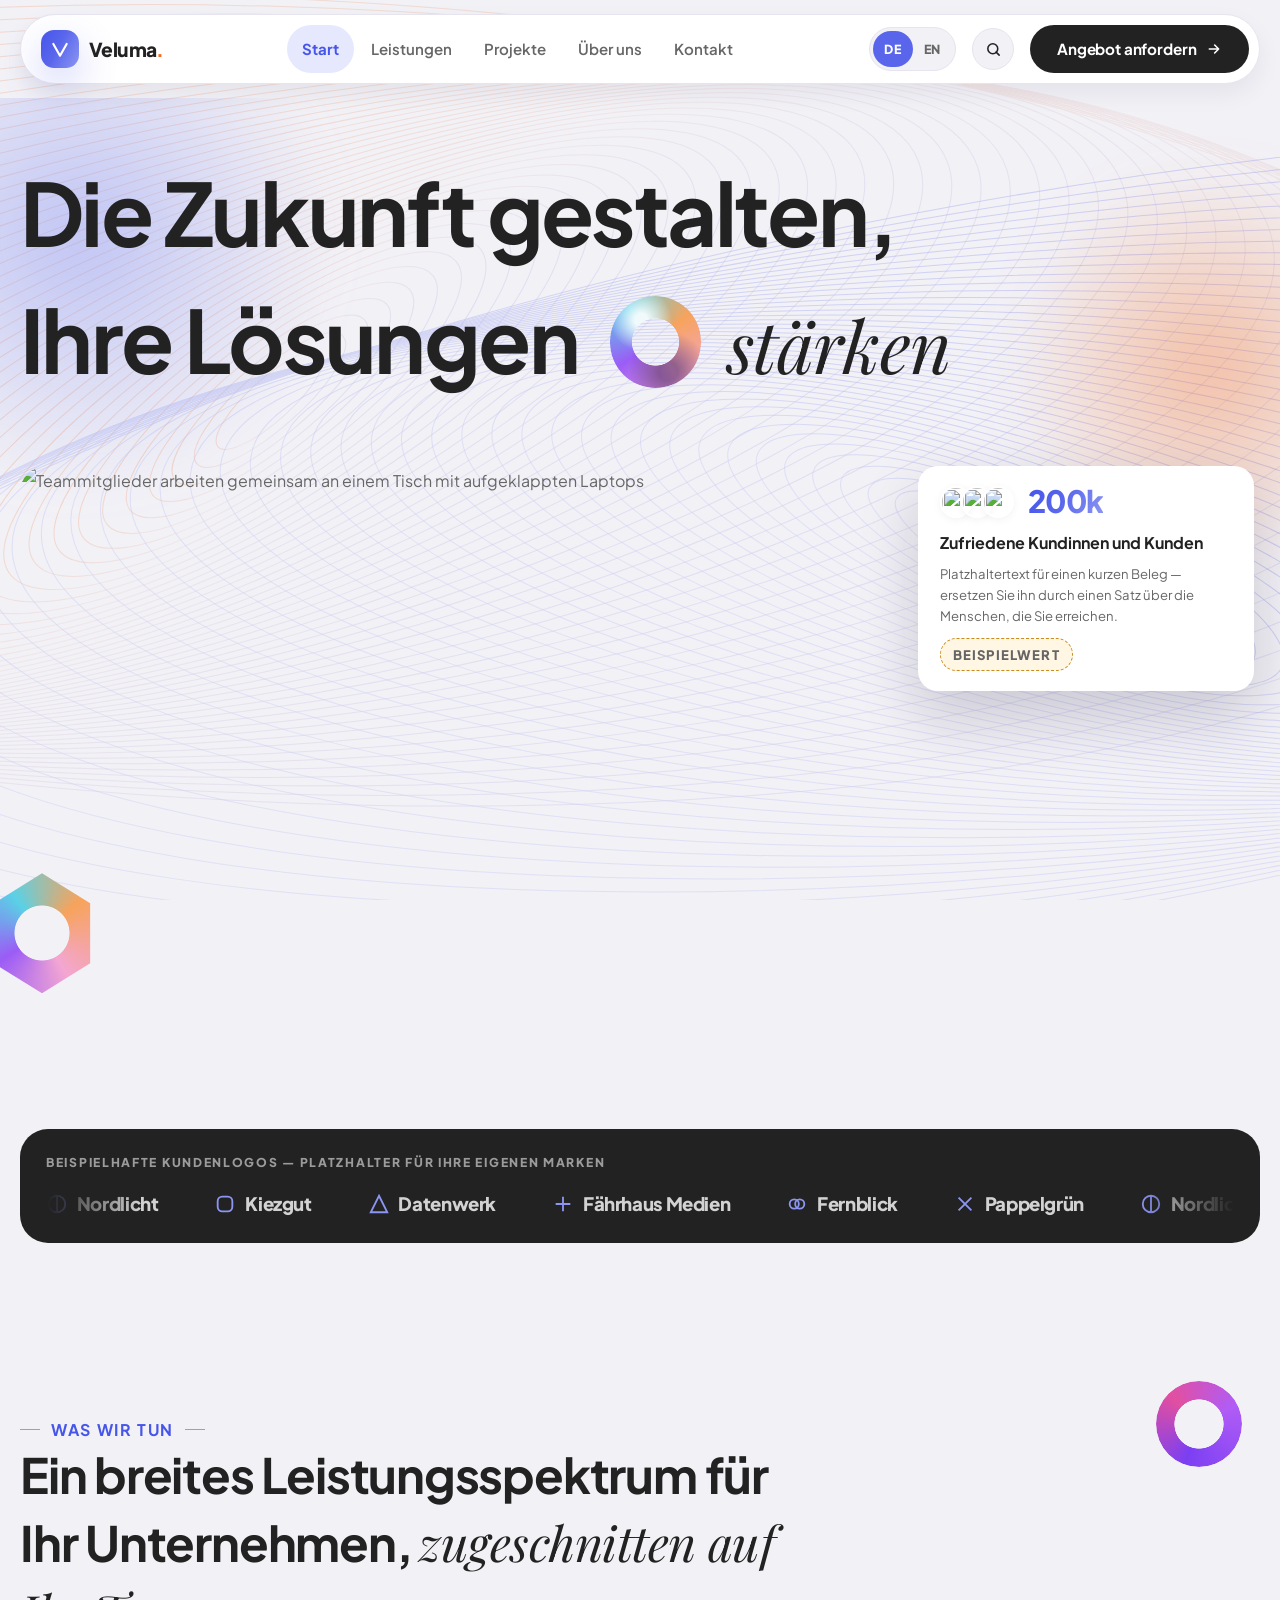
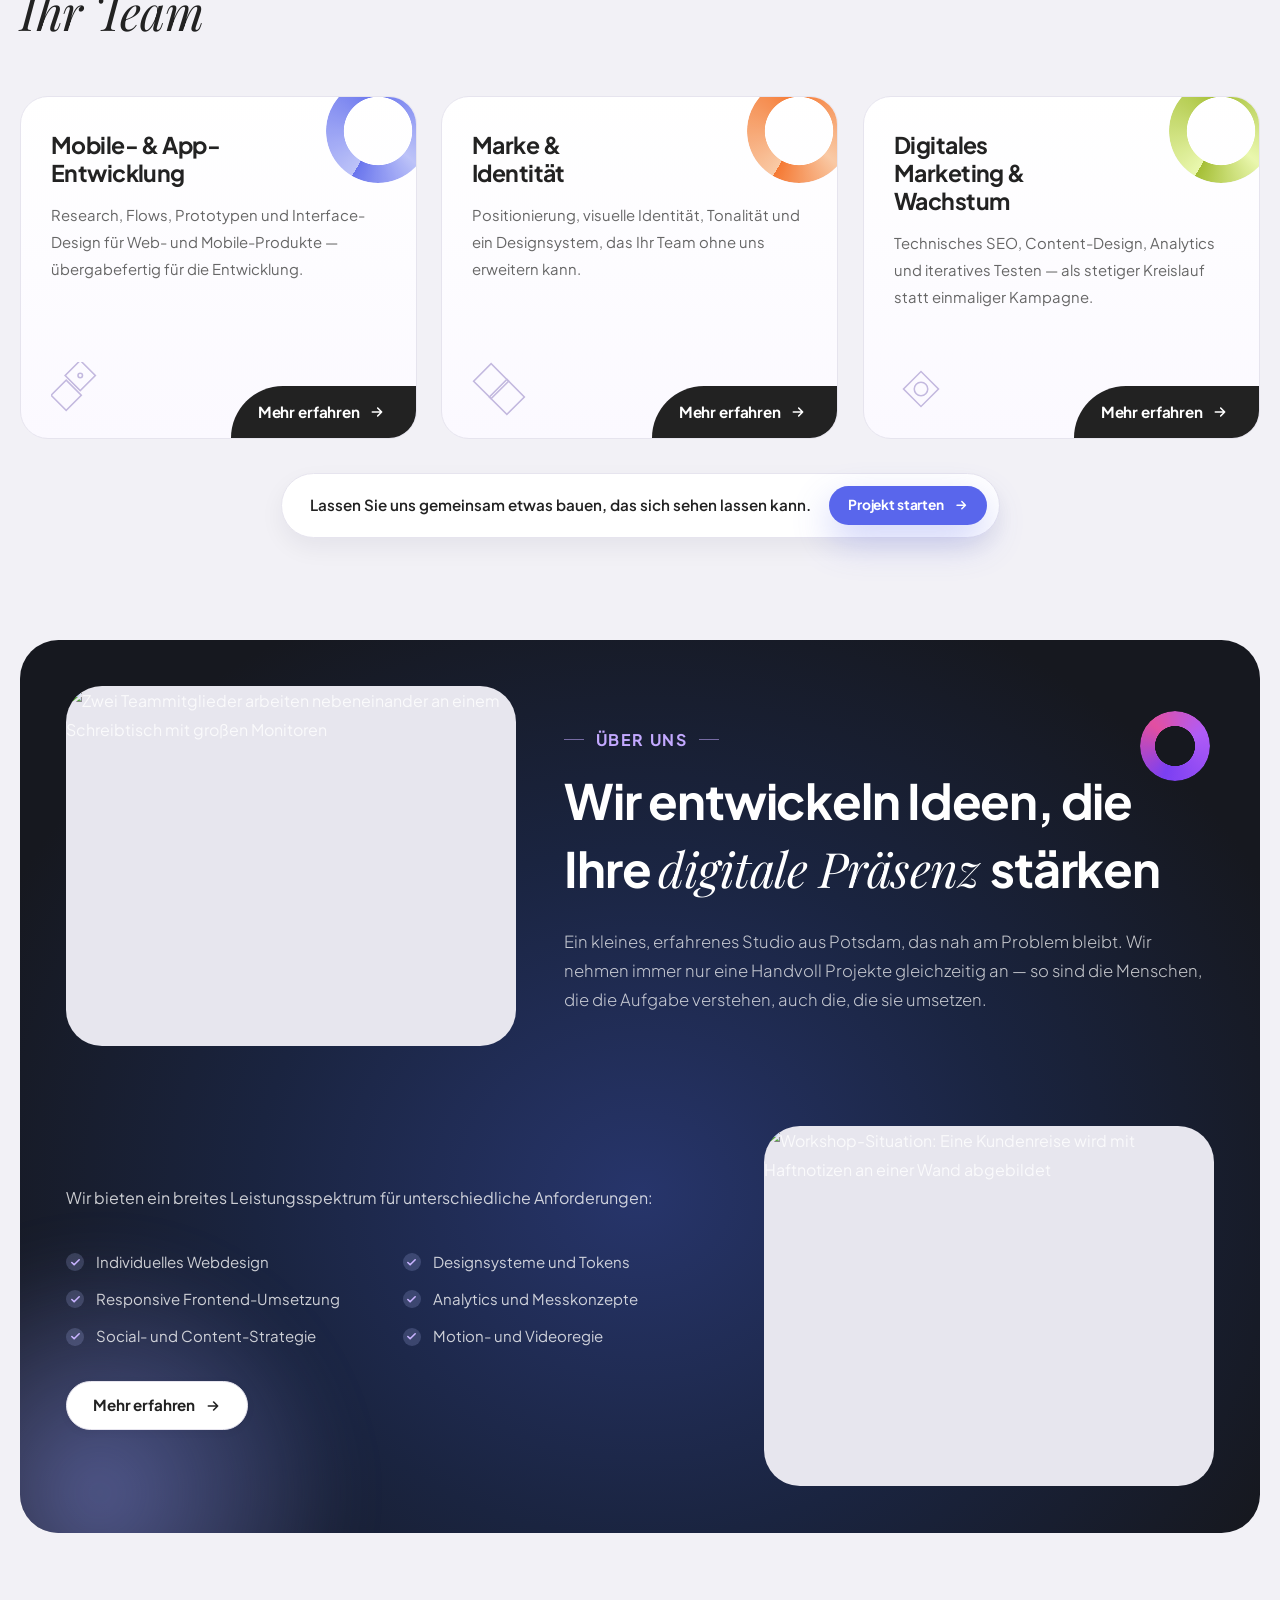
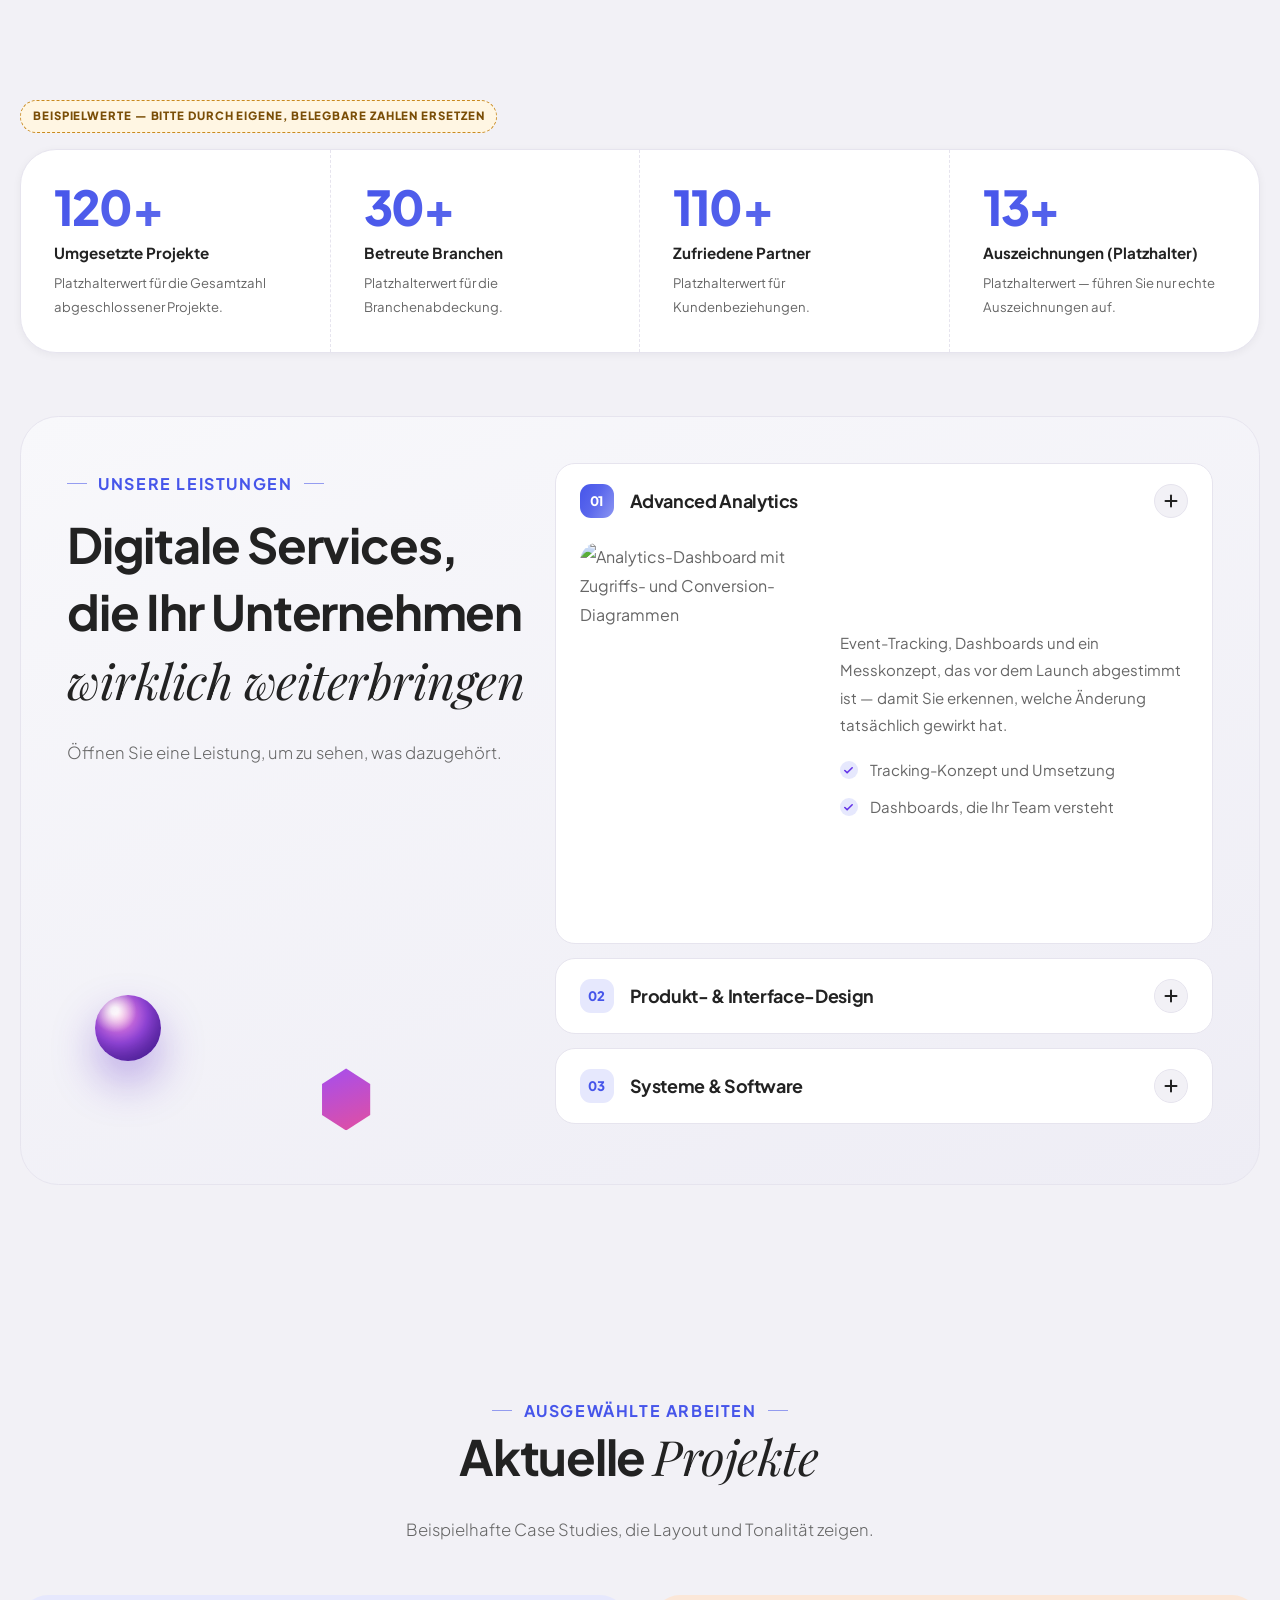
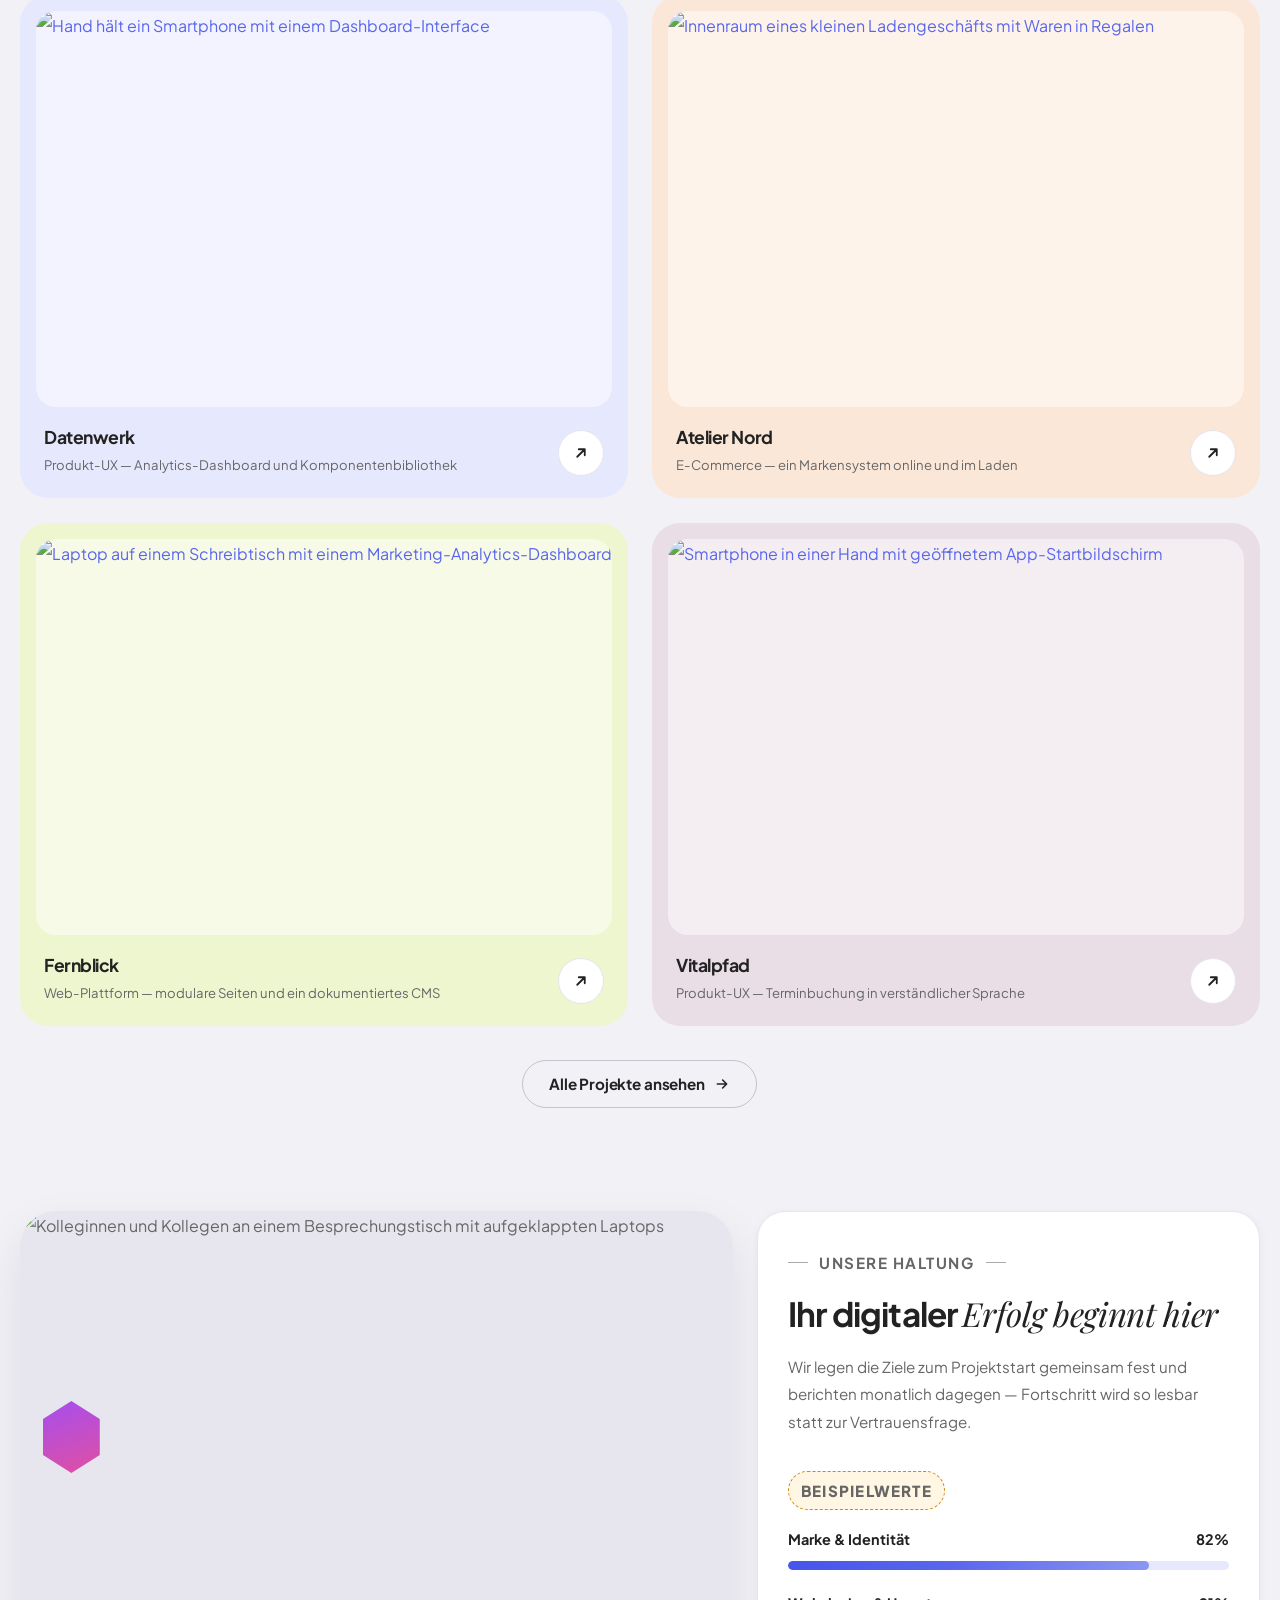
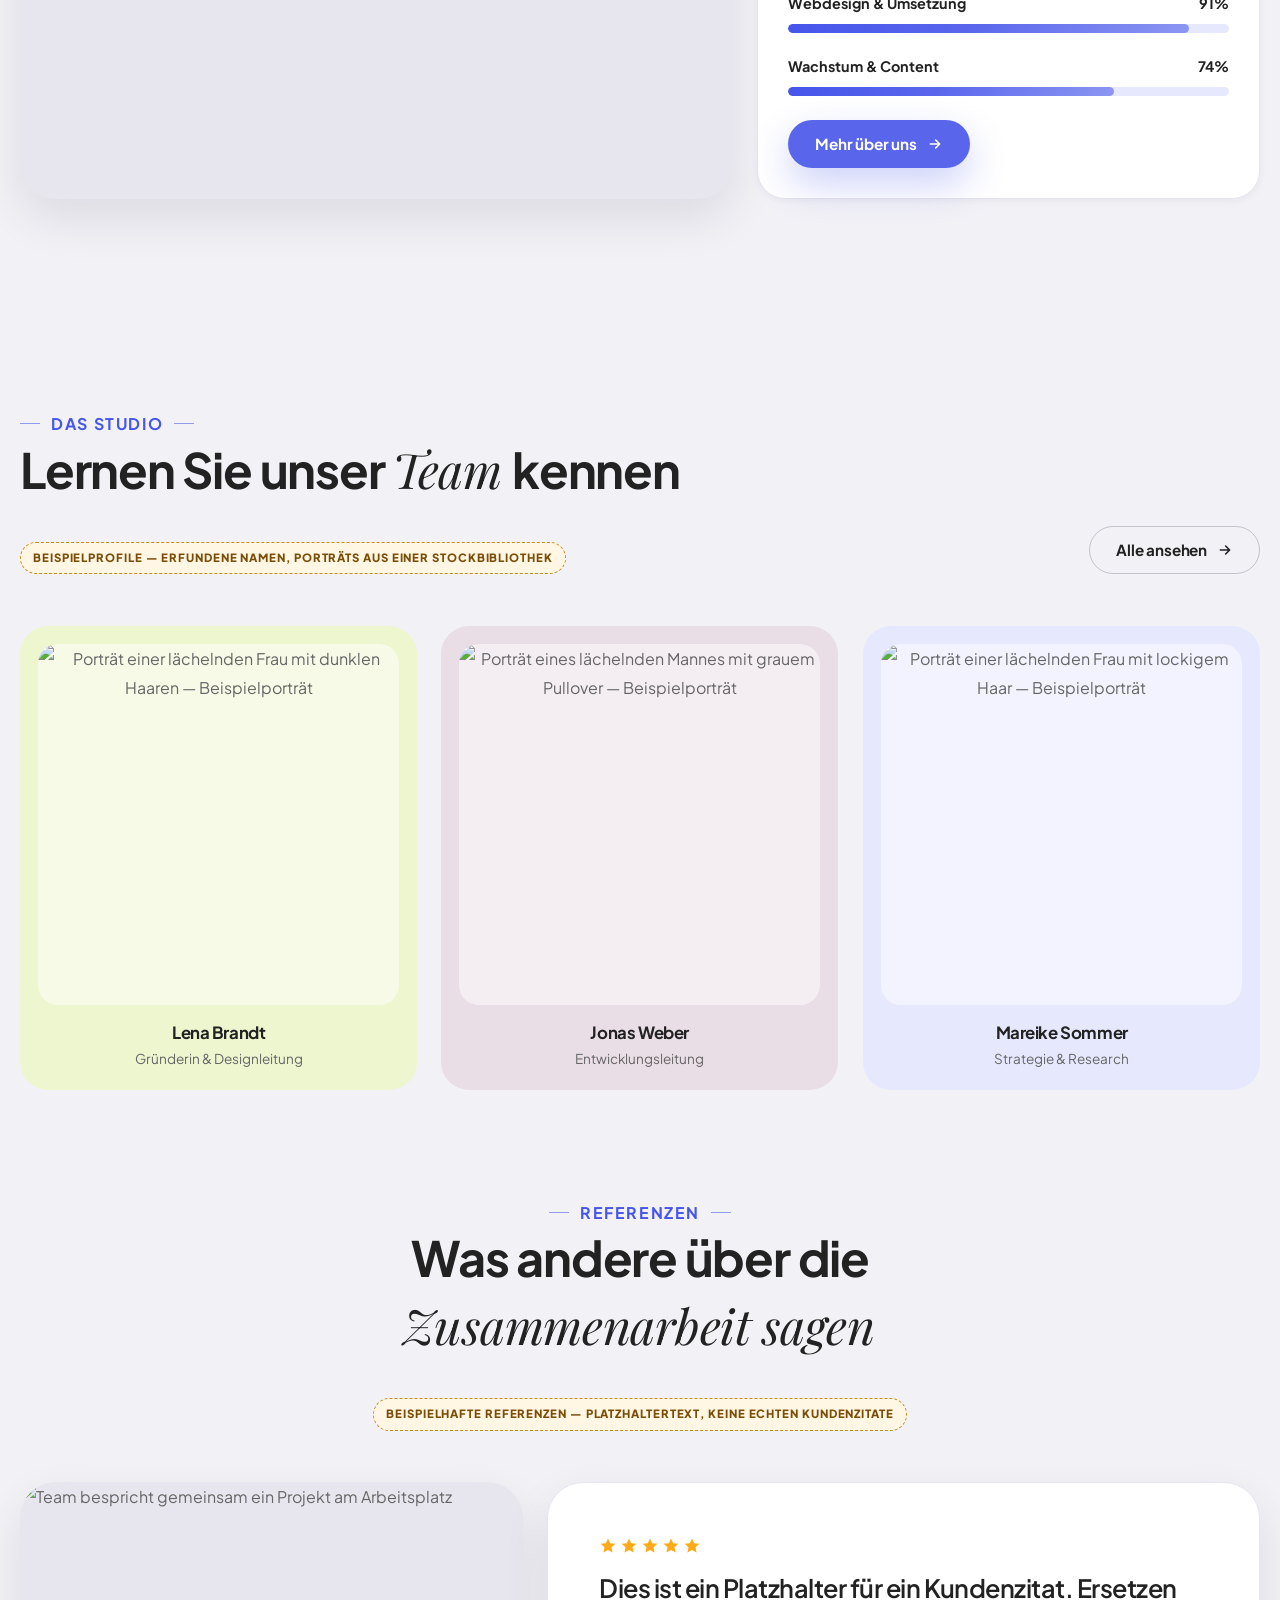
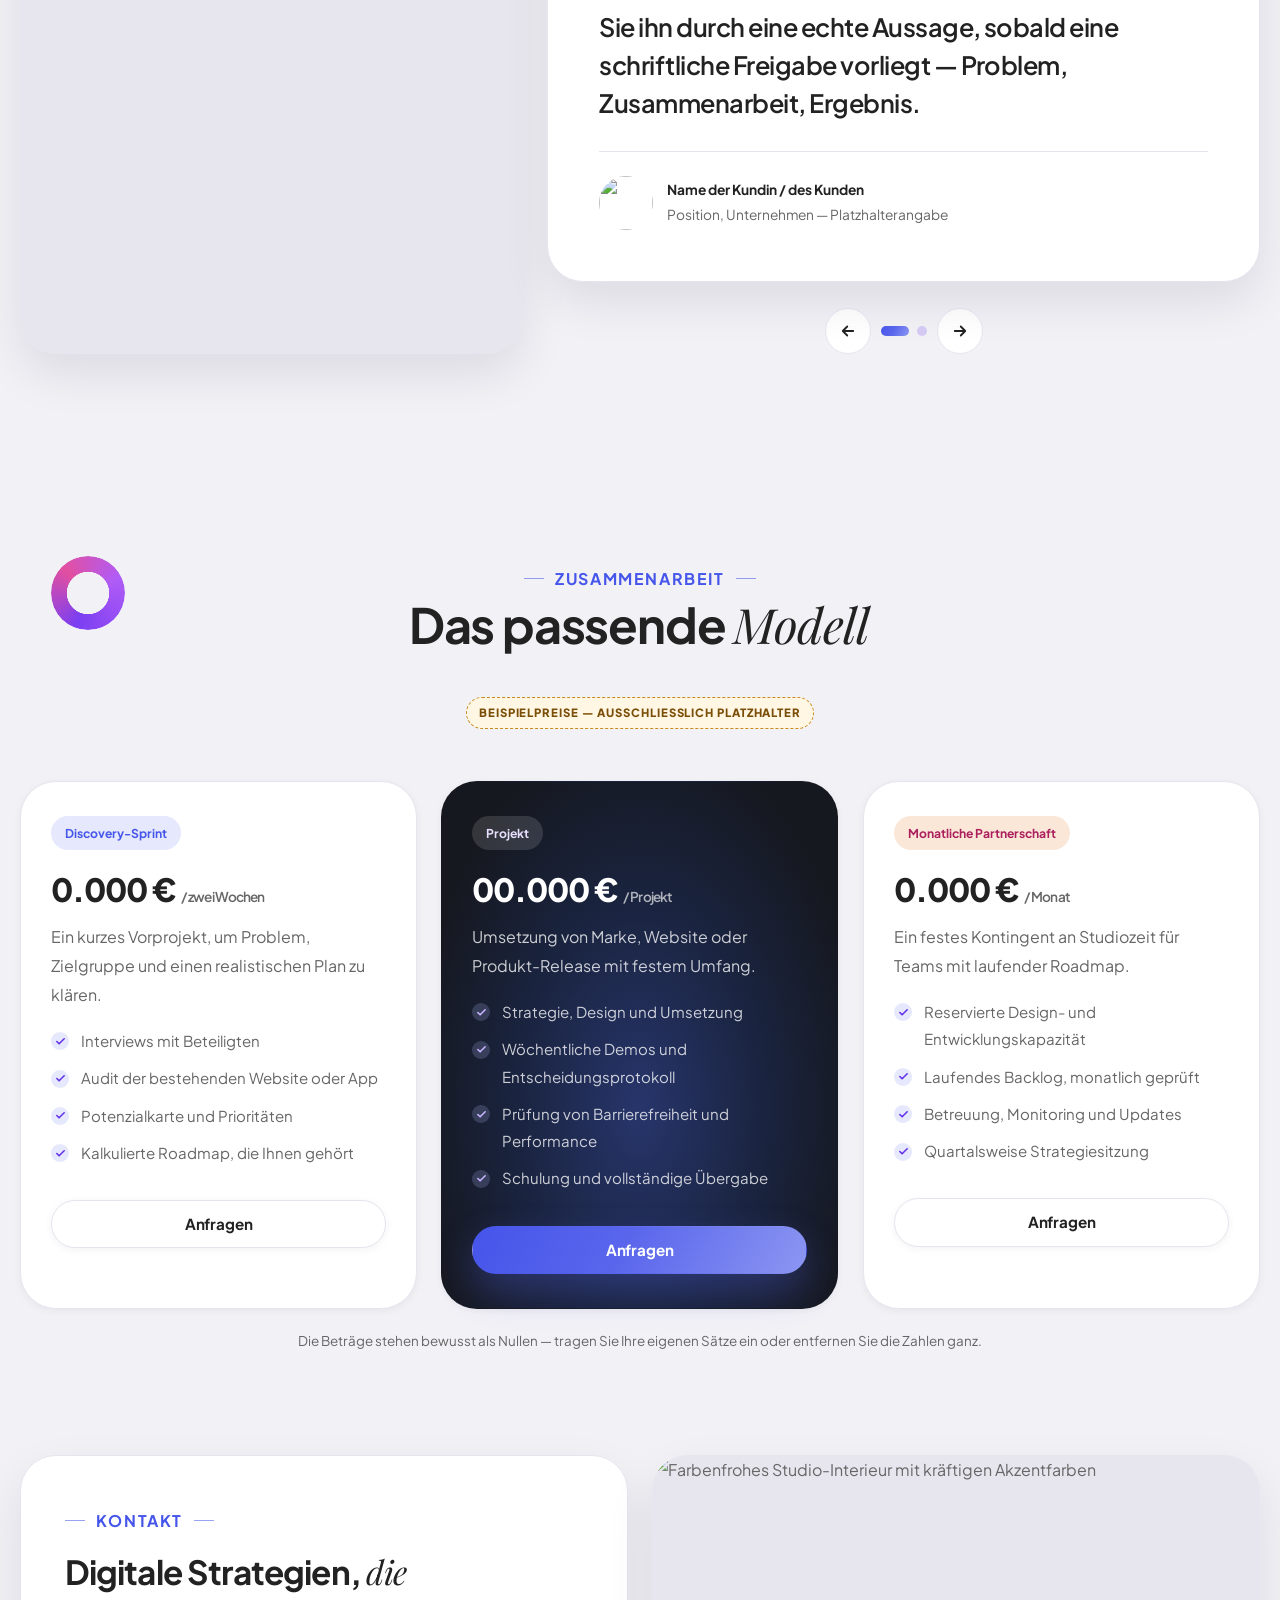
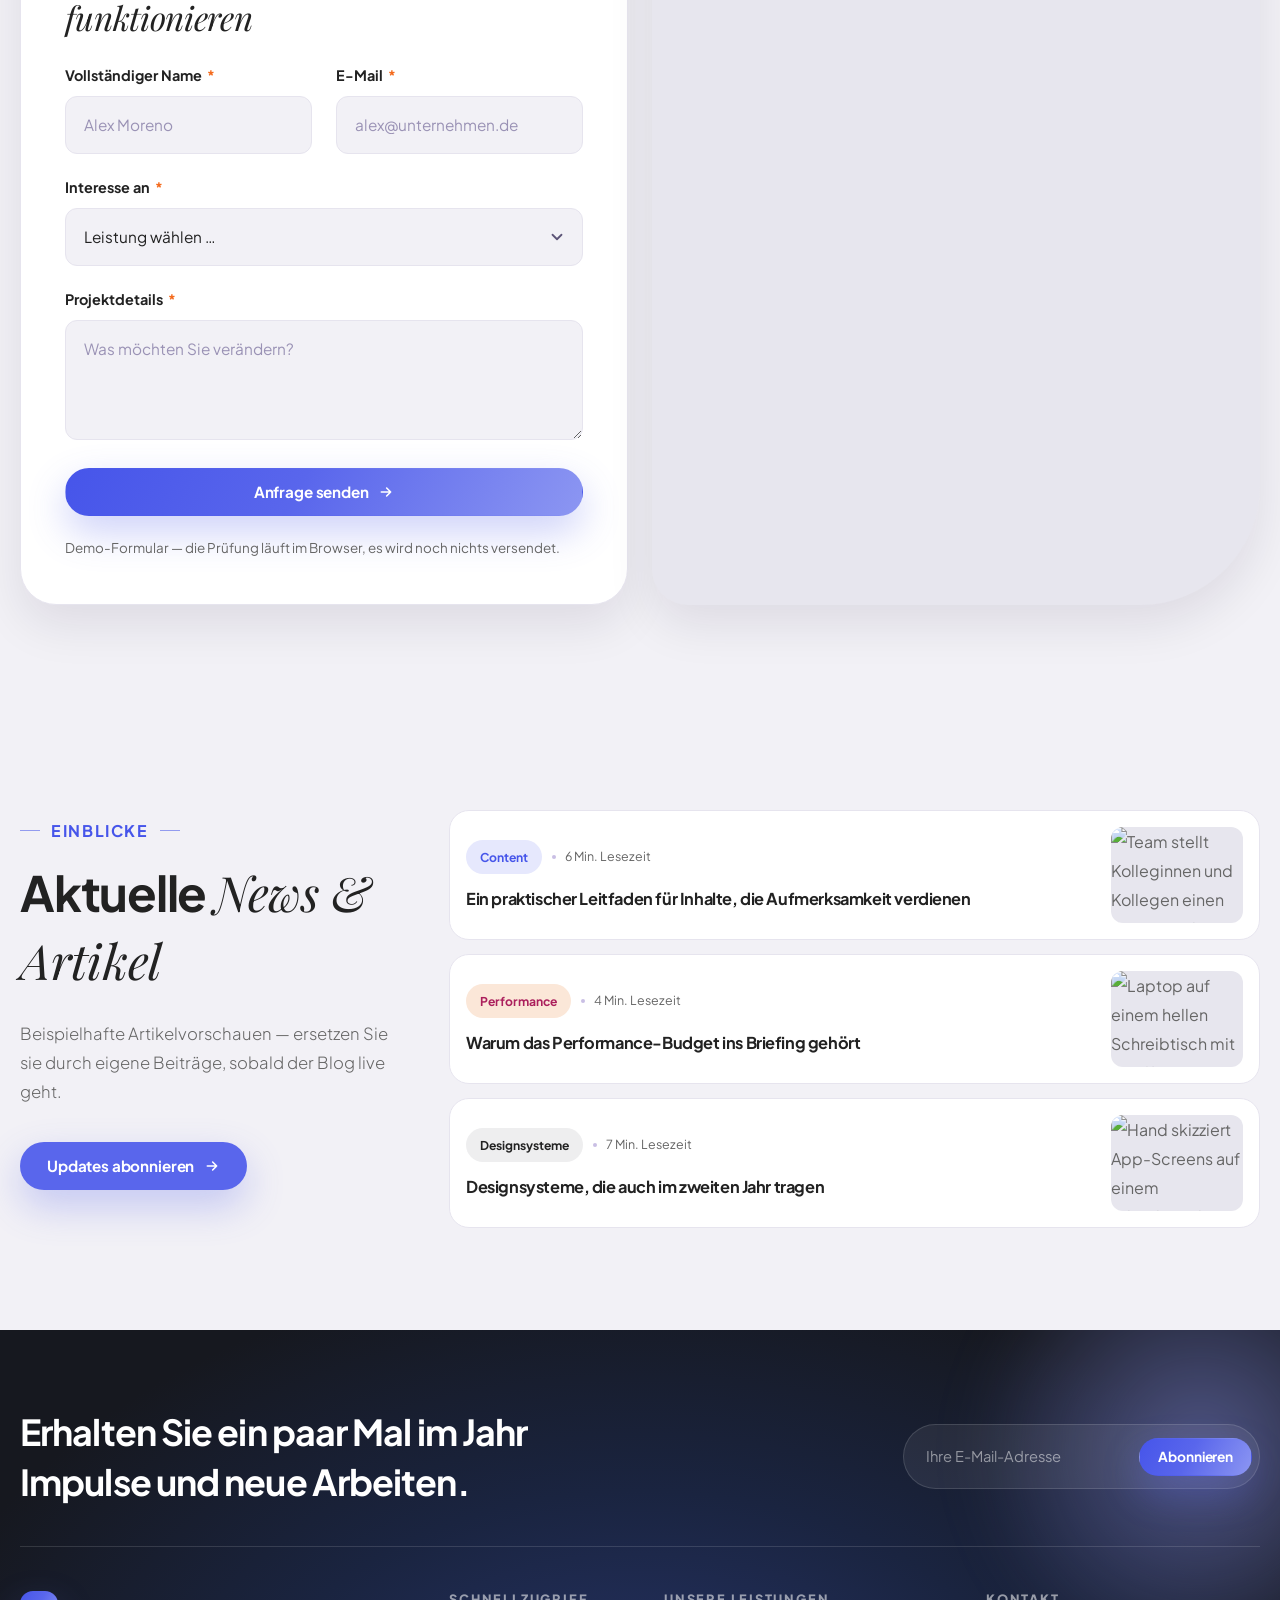
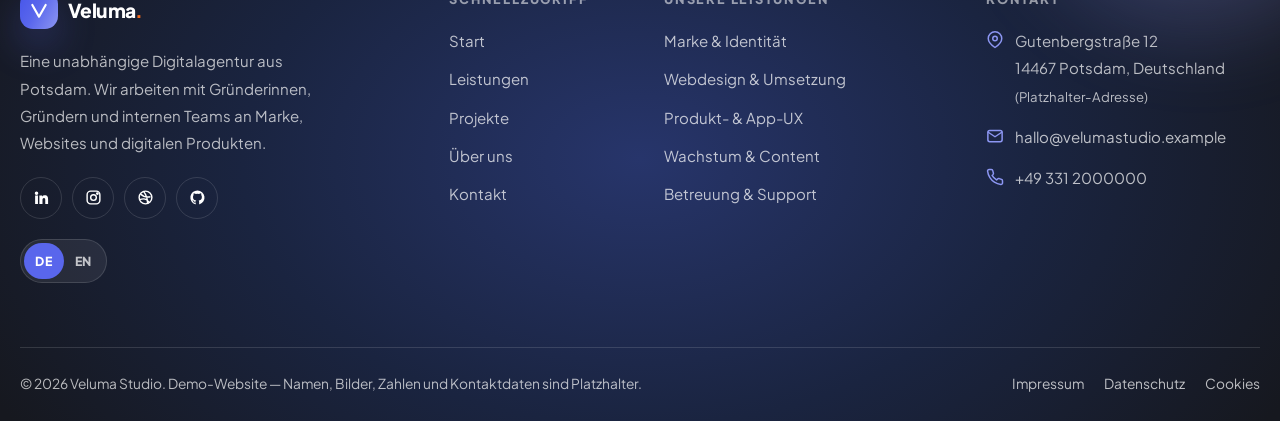
==== index.html @ f002edf1 "Veluma Studio: multi-page German agency website A hand-built, responsive seven-page site for a ficti" ====
<!DOCTYPE html>
<html lang="de">
<head>
  <meta charset="utf-8">
  <meta name="viewport" content="width=device-width, initial-scale=1">
  <title data-i18n="home.title">Veluma Studio — Digitalagentur in Potsdam</title>
  <meta name="description" data-i18n-attr="content:home.desc" content="Unabhängige Digitalagentur in Potsdam: Marken, Websites und digitale Produkte für ambitionierte Teams. Demo-Website mit Platzhalterinhalten.">
  <meta name="theme-color" content="#5966e8">

  <link rel="preconnect" href="https://fonts.googleapis.com">
  <link rel="preconnect" href="https://fonts.gstatic.com" crossorigin>
  <link href="https://fonts.googleapis.com/css2?family=Playfair+Display:ital,wght@1,400;1,500&family=Plus+Jakarta+Sans:wght@400;500;600;700;800&display=swap" rel="stylesheet">
  <link href="https://cdn.jsdelivr.net/npm/bootstrap@5.3.3/dist/css/bootstrap.min.css" rel="stylesheet" integrity="sha384-QWTKZyjpPEjISv5WaRU9OFeRpok6YctnYmDr5pNlyT2bRjXh0JMhjY6hW+ALEwIH" crossorigin="anonymous">
  <link rel="stylesheet" href="assets/css/styles.css">
  <link rel="icon" href="data:image/svg+xml,%3Csvg xmlns='http://www.w3.org/2000/svg' viewBox='0 0 100 100'%3E%3Crect width='100' height='100' rx='26' fill='%235966ec'/%3E%3Cpath d='M28 30l22 40 22-40' stroke='white' stroke-width='11' fill='none' stroke-linecap='round' stroke-linejoin='round'/%3E%3C/svg%3E">
</head>
<body>

<a class="skip-link" href="#main" data-i18n="a11y.skip">Zum Hauptinhalt springen</a>
<div class="nav-backdrop" aria-hidden="true"></div>

<!-- ======================= HEADER ======================= -->
<header class="site-header">
  <div class="shell shell--wide">
    <nav class="nav-bar" aria-label="Primary">
      <a class="brand" href="index.html">
        <span class="brand-mark" aria-hidden="true">
          <svg viewBox="0 0 24 24" fill="none" stroke="currentColor" stroke-width="2.6" stroke-linecap="round" stroke-linejoin="round"><path d="M4 6l8 14 8-14"/></svg>
        </span>
        Veluma<span class="brand-dot">.</span>
      </a>

      <button class="nav-toggle" type="button" aria-expanded="false" aria-controls="primary-menu"
              aria-label="Navigation öffnen" data-i18n-attr="aria-label:nav.menuOpen">
        <span aria-hidden="true"></span>
      </button>

      <div class="nav-menu" id="primary-menu">
        <ul class="nav-list">
          <li><a class="nav-link" href="index.html" aria-current="page" data-i18n="nav.home">Start</a></li>
          <li><a class="nav-link" href="leistungen/index.html" data-i18n="nav.services">Leistungen</a></li>
          <li><a class="nav-link" href="projekte/index.html" data-i18n="nav.projects">Projekte</a></li>
          <li><a class="nav-link" href="ueber-uns/index.html" data-i18n="nav.about">Über uns</a></li>
          <li><a class="nav-link" href="kontakt/index.html" data-i18n="nav.contact">Kontakt</a></li>
        </ul>

        <a class="nav-phone nav-phone--mobile" href="tel:+493312000000">
          <svg viewBox="0 0 24 24" fill="none" stroke="currentColor" stroke-width="2" stroke-linecap="round" stroke-linejoin="round" aria-hidden="true"><path d="M22 16.9v3a2 2 0 0 1-2.2 2 19.8 19.8 0 0 1-8.6-3.1 19.5 19.5 0 0 1-6-6A19.8 19.8 0 0 1 2.1 4.2 2 2 0 0 1 4.1 2h3a2 2 0 0 1 2 1.7c.1 1 .4 1.9.7 2.8a2 2 0 0 1-.4 2.1L8.1 9.9a16 16 0 0 0 6 6l1.3-1.3a2 2 0 0 1 2.1-.5c.9.4 1.8.6 2.8.8a2 2 0 0 1 1.7 2z"/></svg>
          <span class="visually-hidden" data-i18n="nav.phoneLabel">Rufen Sie uns an: </span>+49 331 2000000
        </a>

        <div class="lang" role="group" aria-label="Sprache wählen" data-i18n-attr="aria-label:nav.lang">
          <button type="button" data-lang-btn="de" aria-pressed="true" lang="de">DE</button>
          <button type="button" data-lang-btn="en" aria-pressed="false" lang="en">EN</button>
        </div>

        <button class="nav-search" type="button" aria-label="Website durchsuchen" data-i18n-attr="aria-label:nav.search">
          <svg viewBox="0 0 24 24" fill="none" stroke="currentColor" stroke-width="2.2" stroke-linecap="round" stroke-linejoin="round" aria-hidden="true"><circle cx="11" cy="11" r="7"/><path d="M20 20l-4.3-4.3"/></svg>
        </button>

        <a class="btn" href="kontakt/index.html">
          <span data-i18n="nav.quote">Angebot anfordern</span>
          <svg class="btn-ico" viewBox="0 0 24 24" fill="none" stroke="currentColor" stroke-width="2.4" stroke-linecap="round" stroke-linejoin="round" aria-hidden="true"><path d="M5 12h14M13 6l6 6-6 6"/></svg>
        </a>
      </div>
    </nav>
  </div>
</header>

<main id="main">

  <!-- ======================= HERO ======================= -->
  <section class="hero">
    <span class="shape shape--glow" style="width:520px;height:520px;left:-180px;top:-120px;" aria-hidden="true"></span>
    <span class="shape shape--glow shape--glow-pink" style="width:420px;height:420px;right:-140px;top:60px;" aria-hidden="true"></span>

    <div class="shell shell--wide hero__inner">
      <h1 class="hero__title" data-i18n-html="home.hero.h1">
        Die Zukunft gestalten,<br>
        Ihre Lösungen <span class="obj-inline" aria-hidden="true"></span><span class="accent-serif">stärken</span>
      </h1>

      <div class="banner">
        <div class="banner__media">
          <img src="https://images.unsplash.com/photo-1522071820081-009f0129c71c?auto=format&amp;fit=crop&amp;w=1600&amp;q=80"
               alt="Teammitglieder arbeiten gemeinsam an einem Tisch mit aufgeklappten Laptops"
               data-i18n-attr="alt:home.hero.imgAlt" width="1600" height="740">
        </div>

        <div class="banner__card">
          <div class="banner__card-top">
            <div class="avatar-stack avatar-stack--sm" aria-hidden="true">
              <img src="https://images.unsplash.com/photo-1494790108377-be9c29b29330?auto=format&amp;fit=crop&amp;w=96&amp;q=80" alt="" width="32" height="32" loading="lazy">
              <img src="https://images.unsplash.com/photo-1507003211169-0a1dd7228f2d?auto=format&amp;fit=crop&amp;w=96&amp;q=80" alt="" width="32" height="32" loading="lazy">
              <img src="https://images.unsplash.com/photo-1438761681033-6461ffad8d80?auto=format&amp;fit=crop&amp;w=96&amp;q=80" alt="" width="32" height="32" loading="lazy">
            </div>
            <span class="banner__num" data-count-to="200" data-suffix="k">200k</span>
          </div>
          <strong data-i18n="home.hero.satisfied">Zufriedene Kundinnen und Kunden</strong>
          <p data-i18n="home.hero.proof">Platzhaltertext für einen kurzen Beleg — ersetzen Sie ihn durch einen Satz über die Menschen, die Sie erreichen.</p>
          <p class="sample-tag" data-i18n="home.hero.sampleFigure">Beispielwert</p>
        </div>

        <span class="obj obj--knot float-slow" style="width:112px;height:120px;left:-34px;bottom:46px;z-index:3;" aria-hidden="true"></span>
      </div>
    </div>
  </section>

  <!-- ======================= LOGO STRIP ======================= -->
  <section class="section section--tight section--flush-top">
    <div class="shell shell--wide">
      <div class="logo-strip reveal">
        <p class="logo-strip__head" data-i18n="home.logos.head">Beispielhafte Kundenlogos — Platzhalter für Ihre eigenen Marken</p>
        <div class="marquee">
          <div class="marquee__track" aria-hidden="true">
            <span class="marquee__item"><svg viewBox="0 0 24 24" fill="none" stroke="currentColor" stroke-width="2"><circle cx="12" cy="12" r="9"/><path d="M12 3v18"/></svg>Nordlicht</span>
            <span class="marquee__item"><svg viewBox="0 0 24 24" fill="none" stroke="currentColor" stroke-width="2"><rect x="4" y="4" width="16" height="16" rx="5"/></svg>Kiezgut</span>
            <span class="marquee__item"><svg viewBox="0 0 24 24" fill="none" stroke="currentColor" stroke-width="2"><path d="M12 3l9 18H3z"/></svg>Datenwerk</span>
            <span class="marquee__item"><svg viewBox="0 0 24 24" fill="none" stroke="currentColor" stroke-width="2"><path d="M4 12h16M12 4v16"/></svg>Fährhaus Medien</span>
            <span class="marquee__item"><svg viewBox="0 0 24 24" fill="none" stroke="currentColor" stroke-width="2"><circle cx="9" cy="12" r="5"/><circle cx="15" cy="12" r="5"/></svg>Fernblick</span>
            <span class="marquee__item"><svg viewBox="0 0 24 24" fill="none" stroke="currentColor" stroke-width="2"><path d="M5 19L19 5M5 5l14 14"/></svg>Pappelgrün</span>
            <span class="marquee__item"><svg viewBox="0 0 24 24" fill="none" stroke="currentColor" stroke-width="2"><circle cx="12" cy="12" r="9"/><path d="M12 3v18"/></svg>Nordlicht</span>
            <span class="marquee__item"><svg viewBox="0 0 24 24" fill="none" stroke="currentColor" stroke-width="2"><rect x="4" y="4" width="16" height="16" rx="5"/></svg>Kiezgut</span>
            <span class="marquee__item"><svg viewBox="0 0 24 24" fill="none" stroke="currentColor" stroke-width="2"><path d="M12 3l9 18H3z"/></svg>Datenwerk</span>
            <span class="marquee__item"><svg viewBox="0 0 24 24" fill="none" stroke="currentColor" stroke-width="2"><path d="M4 12h16M12 4v16"/></svg>Fährhaus Medien</span>
            <span class="marquee__item"><svg viewBox="0 0 24 24" fill="none" stroke="currentColor" stroke-width="2"><circle cx="9" cy="12" r="5"/><circle cx="15" cy="12" r="5"/></svg>Fernblick</span>
            <span class="marquee__item"><svg viewBox="0 0 24 24" fill="none" stroke="currentColor" stroke-width="2"><path d="M5 19L19 5M5 5l14 14"/></svg>Pappelgrün</span>
          </div>
        </div>
        <p class="visually-hidden" data-i18n="home.logos.sr">Zu Layoutzwecken gezeigte Platzhalter-Markennamen: Nordlicht, Kiezgut, Datenwerk, Fährhaus Medien, Fernblick, Pappelgrün.</p>
      </div>
    </div>
  </section>

  <!-- ======================= SERVICES ======================= -->
  <section class="section" aria-labelledby="services-heading">
    <span class="obj obj--torus float-slow" style="width:86px;height:86px;right:3%;top:8%;" aria-hidden="true"></span>

    <div class="shell shell--wide">
      <div class="section-head reveal" style="max-width:780px;">
        <p class="label" data-i18n="home.srv.label">Was wir tun</p>
        <h2 id="services-heading" data-i18n-html="home.srv.h2">
          Ein breites Leistungsspektrum für Ihr Unternehmen,
          <span class="accent-serif">zugeschnitten auf Ihr Team</span>
        </h2>
      </div>

      <div class="row g-4">
        <div class="col-md-6 col-lg-4">
          <article class="svc reveal">
            <span class="svc__coil" style="--coil-a:#b6bdf8;--coil-b:#5966ec;" aria-hidden="true"></span>
            <h3 data-i18n="home.srv.1.h">Mobile- &amp; App-Entwicklung</h3>
            <p data-i18n="home.srv.1.p">Research, Flows, Prototypen und Interface-Design für Web- und Mobile-Produkte — übergabefertig für die Entwicklung.</p>
            <div class="svc__foot">
              <span class="svc__glyph" aria-hidden="true">
                <svg viewBox="0 0 48 48" fill="none" stroke="currentColor" stroke-width="1.4"><rect x="16.5" y="2.5" width="19" height="19" transform="rotate(45 26 12)"/><rect x="4" y="20" width="19" height="19" transform="rotate(45 13.5 29.5)"/><circle cx="26" cy="12" r="2"/></svg>
              </span>
              <a class="btn" href="leistungen/index.html#produkt">
                <span data-i18n="home.srv.more">Mehr erfahren</span>
                <svg class="btn-ico" viewBox="0 0 24 24" fill="none" stroke="currentColor" stroke-width="2.4" stroke-linecap="round" stroke-linejoin="round" aria-hidden="true"><path d="M5 12h14M13 6l6 6-6 6"/></svg>
              </a>
            </div>
          </article>
        </div>

        <div class="col-md-6 col-lg-4">
          <article class="svc reveal" data-delay="80">
            <span class="svc__coil" style="--coil-a:#f9c49c;--coil-b:#f46a1c;" aria-hidden="true"></span>
            <h3 data-i18n="home.srv.2.h">Marke &amp; Identität</h3>
            <p data-i18n="home.srv.2.p">Positionierung, visuelle Identität, Tonalität und ein Designsystem, das Ihr Team ohne uns erweitern kann.</p>
            <div class="svc__foot">
              <span class="svc__glyph" aria-hidden="true">
                <svg viewBox="0 0 48 48" fill="none" stroke="currentColor" stroke-width="1.4"><rect x="6" y="6" width="22" height="22" transform="rotate(45 17 17)"/><rect x="20" y="20" width="22" height="22" transform="rotate(45 31 31)"/></svg>
              </span>
              <a class="btn" href="leistungen/index.html#marke">
                <span data-i18n="home.srv.more">Mehr erfahren</span>
                <svg class="btn-ico" viewBox="0 0 24 24" fill="none" stroke="currentColor" stroke-width="2.4" stroke-linecap="round" stroke-linejoin="round" aria-hidden="true"><path d="M5 12h14M13 6l6 6-6 6"/></svg>
              </a>
            </div>
          </article>
        </div>

        <div class="col-md-6 col-lg-4">
          <article class="svc reveal" data-delay="160">
            <span class="svc__coil" style="--coil-a:#e8f7a6;--coil-b:#9bb81f;" aria-hidden="true"></span>
            <h3 data-i18n="home.srv.3.h">Digitales Marketing &amp; Wachstum</h3>
            <p data-i18n="home.srv.3.p">Technisches SEO, Content-Design, Analytics und iteratives Testen — als stetiger Kreislauf statt einmaliger Kampagne.</p>
            <div class="svc__foot">
              <span class="svc__glyph" aria-hidden="true">
                <svg viewBox="0 0 48 48" fill="none" stroke="currentColor" stroke-width="1.4"><rect x="13" y="13" width="22" height="22" transform="rotate(45 24 24)"/><circle cx="24" cy="24" r="6"/></svg>
              </span>
              <a class="btn" href="leistungen/index.html#wachstum">
                <span data-i18n="home.srv.more">Mehr erfahren</span>
                <svg class="btn-ico" viewBox="0 0 24 24" fill="none" stroke="currentColor" stroke-width="2.4" stroke-linecap="round" stroke-linejoin="round" aria-hidden="true"><path d="M5 12h14M13 6l6 6-6 6"/></svg>
              </a>
            </div>
          </article>
        </div>
      </div>

      <div class="pill-cta reveal">
        <p data-i18n="home.srv.cta">Lassen Sie uns gemeinsam etwas bauen, das sich sehen lassen kann.</p>
        <a class="btn btn--primary btn--sm" href="kontakt/index.html">
          <span data-i18n="home.srv.ctaBtn">Projekt starten</span>
          <svg class="btn-ico" viewBox="0 0 24 24" fill="none" stroke="currentColor" stroke-width="2.4" stroke-linecap="round" stroke-linejoin="round" aria-hidden="true"><path d="M5 12h14M13 6l6 6-6 6"/></svg>
        </a>
      </div>
    </div>
  </section>

  <!-- ======================= ABOUT (DARK BLOCK) ======================= -->
  <section class="section section--flush-top" aria-labelledby="about-heading">
    <div class="shell shell--wide">
      <div class="block block--dark reveal">
        <span class="shape shape--glow" style="width:520px;height:520px;left:-180px;bottom:-220px;" aria-hidden="true"></span>
        <span class="obj obj--torus float-slow" style="width:70px;height:70px;right:4%;top:8%;" aria-hidden="true"></span>

        <div class="block__inner">
          <div class="row g-4 g-lg-5 align-items-center">
            <div class="col-lg-5">
              <div class="split-media" style="box-shadow:none;">
                <img src="https://images.unsplash.com/photo-1551434678-e076c223a692?auto=format&amp;fit=crop&amp;w=900&amp;q=80"
                     alt="Zwei Teammitglieder arbeiten nebeneinander an einem Schreibtisch mit großen Monitoren"
                     data-i18n-attr="alt:home.about.img1Alt" width="900" height="720" loading="lazy">
              </div>
            </div>
            <div class="col-lg-7">
              <p class="label label--dark" data-i18n="home.about.label">Über uns</p>
              <h2 id="about-heading" data-i18n-html="home.about.h2">
                Wir entwickeln Ideen, die Ihre <span class="accent-serif">digitale Präsenz</span> stärken
              </h2>
              <p class="lead" data-i18n="home.about.lead">
                Ein kleines, erfahrenes Studio aus Potsdam, das nah am Problem bleibt. Wir nehmen immer
                nur eine Handvoll Projekte gleichzeitig an — so sind die Menschen, die die Aufgabe
                verstehen, auch die, die sie umsetzen.
              </p>
            </div>
          </div>

          <div class="row g-4 g-lg-5 align-items-center" style="margin-top:clamp(18px,2.5vw,34px);">
            <div class="col-lg-7">
              <p data-i18n="home.about.intro">Wir bieten ein breites Leistungsspektrum für unterschiedliche Anforderungen:</p>
              <div class="row">
                <div class="col-sm-6">
                  <ul class="check-list">
                    <li data-i18n="home.about.li1">Individuelles Webdesign</li>
                    <li data-i18n="home.about.li2">Responsive Frontend-Umsetzung</li>
                    <li data-i18n="home.about.li3">Social- und Content-Strategie</li>
                  </ul>
                </div>
                <div class="col-sm-6">
                  <ul class="check-list">
                    <li data-i18n="home.about.li4">Designsysteme und Tokens</li>
                    <li data-i18n="home.about.li5">Analytics und Messkonzepte</li>
                    <li data-i18n="home.about.li6">Motion- und Videoregie</li>
                  </ul>
                </div>
              </div>
              <a class="btn btn--light" style="margin-top:22px;" href="ueber-uns/index.html">
                <span data-i18n="home.about.more">Mehr erfahren</span>
                <svg class="btn-ico" viewBox="0 0 24 24" fill="none" stroke="currentColor" stroke-width="2.4" stroke-linecap="round" stroke-linejoin="round" aria-hidden="true"><path d="M5 12h14M13 6l6 6-6 6"/></svg>
              </a>
            </div>
            <div class="col-lg-5">
              <div class="split-media" style="box-shadow:none;">
                <img src="https://images.unsplash.com/photo-1552664730-d307ca884978?auto=format&amp;fit=crop&amp;w=900&amp;q=80"
                     alt="Workshop-Situation: Eine Kundenreise wird mit Haftnotizen an einer Wand abgebildet"
                     data-i18n-attr="alt:home.about.img2Alt" width="900" height="720" loading="lazy">
              </div>
            </div>
          </div>
        </div>
      </div>
    </div>
  </section>

  <!-- ======================= STAT STRIP ======================= -->
  <section class="section section--tight" aria-labelledby="metrics-heading">
    <div class="shell shell--wide">
      <h2 id="metrics-heading" class="visually-hidden" data-i18n="home.stats.sr">Kennzahlen des Studios</h2>
      <p class="sample-tag reveal" style="margin-bottom:16px;" data-i18n="home.stats.sample">Beispielwerte — bitte durch eigene, belegbare Zahlen ersetzen</p>

      <div class="strip reveal">
        <div class="strip__item">
          <span class="strip__num" data-count-to="120" data-suffix="+">120+</span>
          <span class="strip__label" data-i18n="home.stats.1.l">Umgesetzte Projekte</span>
          <p data-i18n="home.stats.1.p">Platzhalterwert für die Gesamtzahl abgeschlossener Projekte.</p>
        </div>
        <div class="strip__item">
          <span class="strip__num" data-count-to="30" data-suffix="+">30+</span>
          <span class="strip__label" data-i18n="home.stats.2.l">Betreute Branchen</span>
          <p data-i18n="home.stats.2.p">Platzhalterwert für die Branchenabdeckung.</p>
        </div>
        <div class="strip__item">
          <span class="strip__num" data-count-to="110" data-suffix="+">110+</span>
          <span class="strip__label" data-i18n="home.stats.3.l">Zufriedene Partner</span>
          <p data-i18n="home.stats.3.p">Platzhalterwert für Kundenbeziehungen.</p>
        </div>
        <div class="strip__item">
          <span class="strip__num" data-count-to="13" data-suffix="+">13+</span>
          <span class="strip__label" data-i18n="home.stats.4.l">Auszeichnungen (Platzhalter)</span>
          <p data-i18n="home.stats.4.p">Platzhalterwert — führen Sie nur echte Auszeichnungen auf.</p>
        </div>
      </div>
    </div>
  </section>

  <!-- ======================= SERVICES ACCORDION ======================= -->
  <section class="section section--flush-top" aria-labelledby="capabilities-heading">
    <div class="shell shell--wide">
      <div class="block block--soft reveal">
        <span class="obj obj--sphere float-slow" style="width:66px;height:66px;left:6%;bottom:16%;" aria-hidden="true"></span>
        <span class="obj obj--hex float-fast" style="width:56px;height:62px;left:24%;bottom:7%;" aria-hidden="true"></span>

        <div class="block__inner">
          <div class="row g-4">
            <div class="col-lg-5">
              <p class="label" data-i18n="home.cap.label">Unsere Leistungen</p>
              <h2 id="capabilities-heading" data-i18n-html="home.cap.h2">
                Digitale Services, die Ihr Unternehmen
                <span class="accent-serif">wirklich weiterbringen</span>
              </h2>
              <p class="lead" data-i18n="home.cap.lead">Öffnen Sie eine Leistung, um zu sehen, was dazugehört.</p>
            </div>

            <div class="col-lg-7">
              <div class="macc" data-accordion="single">
                <div class="macc__item">
                  <h3 class="mb-0">
                    <button class="macc__btn" type="button" aria-expanded="true" aria-controls="macc-1" id="macc-btn-1">
                      <span class="macc__n" aria-hidden="true">01</span>
                      <span data-i18n="home.cap.1.h">Advanced Analytics</span>
                      <span class="acc__sign" aria-hidden="true"></span>
                    </button>
                  </h3>
                  <div class="macc__panel is-open" id="macc-1" role="region" aria-labelledby="macc-btn-1">
                    <div>
                      <div class="macc__body">
                        <div class="row g-3 align-items-center">
                          <div class="col-sm-5">
                            <img src="https://images.unsplash.com/photo-1551288049-bebda4e38f71?auto=format&amp;fit=crop&amp;w=600&amp;q=80"
                                 alt="Analytics-Dashboard mit Zugriffs- und Conversion-Diagrammen"
                                 data-i18n-attr="alt:home.cap.1.alt" width="600" height="375" loading="lazy">
                          </div>
                          <div class="col-sm-7">
                            <p data-i18n="home.cap.1.p">Event-Tracking, Dashboards und ein Messkonzept, das vor dem Launch abgestimmt ist — damit Sie erkennen, welche Änderung tatsächlich gewirkt hat.</p>
                            <ul class="check-list" style="margin-top:8px;">
                              <li data-i18n="home.cap.1.li1">Tracking-Konzept und Umsetzung</li>
                              <li data-i18n="home.cap.1.li2">Dashboards, die Ihr Team versteht</li>
                            </ul>
                          </div>
                        </div>
                      </div>
                    </div>
                  </div>
                </div>

                <div class="macc__item">
                  <h3 class="mb-0">
                    <button class="macc__btn" type="button" aria-expanded="false" aria-controls="macc-2" id="macc-btn-2">
                      <span class="macc__n" aria-hidden="true">02</span>
                      <span data-i18n="home.cap.2.h">Produkt- &amp; Interface-Design</span>
                      <span class="acc__sign" aria-hidden="true"></span>
                    </button>
                  </h3>
                  <div class="macc__panel" id="macc-2" role="region" aria-labelledby="macc-btn-2">
                    <div>
                      <div class="macc__body">
                        <div class="row g-3 align-items-center">
                          <div class="col-sm-5">
                            <img src="https://images.unsplash.com/photo-1559028012-481c04fa702d?auto=format&amp;fit=crop&amp;w=600&amp;q=80"
                                 alt="Farbige Interface-Entwürfe in einer Designsoftware auf einem großen Monitor"
                                 data-i18n-attr="alt:home.cap.2.alt" width="600" height="375" loading="lazy">
                          </div>
                          <div class="col-sm-7">
                            <p data-i18n="home.cap.2.p">Interface-Design und Prototypen auf Basis echter Nutzerforschung, mit einer Komponentenbibliothek bis hin zu Zuständen und Tokens.</p>
                            <ul class="check-list" style="margin-top:8px;">
                              <li data-i18n="home.cap.2.li1">Klickbare Prototypen</li>
                              <li data-i18n="home.cap.2.li2">Komponentenbibliothek und Specs</li>
                            </ul>
                          </div>
                        </div>
                      </div>
                    </div>
                  </div>
                </div>

                <div class="macc__item">
                  <h3 class="mb-0">
                    <button class="macc__btn" type="button" aria-expanded="false" aria-controls="macc-3" id="macc-btn-3">
                      <span class="macc__n" aria-hidden="true">03</span>
                      <span data-i18n="home.cap.3.h">Systeme &amp; Software</span>
                      <span class="acc__sign" aria-hidden="true"></span>
                    </button>
                  </h3>
                  <div class="macc__panel" id="macc-3" role="region" aria-labelledby="macc-btn-3">
                    <div>
                      <div class="macc__body">
                        <div class="row g-3 align-items-center">
                          <div class="col-sm-5">
                            <img src="https://images.unsplash.com/photo-1517180102446-f3ece451e9d8?auto=format&amp;fit=crop&amp;w=600&amp;q=80"
                                 alt="Bildschirm mit Website-Markup in einem Code-Editor"
                                 data-i18n-attr="alt:home.cap.3.alt" width="600" height="375" loading="lazy">
                          </div>
                          <div class="col-sm-7">
                            <p data-i18n="home.cap.3.p">Semantische, barrierefreie Frontend-Umsetzung und CMS-Setups — dokumentiert und so übergeben, dass Ihr Team alles selbst besitzt.</p>
                            <ul class="check-list" style="margin-top:8px;">
                              <li data-i18n="home.cap.3.li1">Barrierefreie Umsetzung nach Standards</li>
                              <li data-i18n="home.cap.3.li2">CMS-Einrichtung und Schulung</li>
                            </ul>
                          </div>
                        </div>
                      </div>
                    </div>
                  </div>
                </div>
              </div>
            </div>
          </div>
        </div>
      </div>
    </div>
  </section>

  <!-- ======================= PROJECTS ======================= -->
  <section class="section" aria-labelledby="work-heading">
    <div class="shell shell--wide">
      <div class="section-head section-head--center reveal">
        <p class="label" data-i18n="home.work.label">Ausgewählte Arbeiten</p>
        <h2 id="work-heading" data-i18n-html="home.work.h2">Aktuelle <span class="accent-serif">Projekte</span></h2>
        <p class="lead" data-i18n="home.work.lead">Beispielhafte Case Studies, die Layout und Tonalität zeigen.</p>
      </div>

      <div class="row g-4">
        <div class="col-md-6">
          <a class="tile tint-lav reveal" href="projekte/index.html#datenwerk">
            <div class="tile__img">
              <img src="https://images.unsplash.com/photo-1551650975-87deedd944c3?auto=format&amp;fit=crop&amp;w=900&amp;q=80"
                   alt="Hand hält ein Smartphone mit einem Dashboard-Interface" width="900" height="620" loading="lazy">
            </div>
            <div class="tile__foot">
              <div>
                <h3 data-i18n="home.work.1.h">Datenwerk</h3>
                <p data-i18n="home.work.1.p">Produkt-UX — Analytics-Dashboard und Komponentenbibliothek</p>
              </div>
              <span class="icon-btn" aria-hidden="true">
                <svg viewBox="0 0 24 24" fill="none" stroke="currentColor" stroke-width="2.4" stroke-linecap="round" stroke-linejoin="round"><path d="M7 17L17 7M9 7h8v8"/></svg>
              </span>
            </div>
          </a>
        </div>

        <div class="col-md-6">
          <a class="tile tint-peach reveal" data-delay="80" href="projekte/index.html#atelier">
            <div class="tile__img">
              <img src="https://images.unsplash.com/photo-1441986300917-64674bd600d8?auto=format&amp;fit=crop&amp;w=900&amp;q=80"
                   alt="Innenraum eines kleinen Ladengeschäfts mit Waren in Regalen" width="900" height="620" loading="lazy">
            </div>
            <div class="tile__foot">
              <div>
                <h3 data-i18n="home.work.2.h">Atelier Nord</h3>
                <p data-i18n="home.work.2.p">E-Commerce — ein Markensystem online und im Laden</p>
              </div>
              <span class="icon-btn" aria-hidden="true">
                <svg viewBox="0 0 24 24" fill="none" stroke="currentColor" stroke-width="2.4" stroke-linecap="round" stroke-linejoin="round"><path d="M7 17L17 7M9 7h8v8"/></svg>
              </span>
            </div>
          </a>
        </div>

        <div class="col-md-6">
          <a class="tile tint-mint reveal" href="projekte/index.html#fernblick">
            <div class="tile__img">
              <img src="https://images.unsplash.com/photo-1460925895917-afdab827c52f?auto=format&amp;fit=crop&amp;w=900&amp;q=80"
                   alt="Laptop auf einem Schreibtisch mit einem Marketing-Analytics-Dashboard" width="900" height="620" loading="lazy">
            </div>
            <div class="tile__foot">
              <div>
                <h3 data-i18n="home.work.3.h">Fernblick</h3>
                <p data-i18n="home.work.3.p">Web-Plattform — modulare Seiten und ein dokumentiertes CMS</p>
              </div>
              <span class="icon-btn" aria-hidden="true">
                <svg viewBox="0 0 24 24" fill="none" stroke="currentColor" stroke-width="2.4" stroke-linecap="round" stroke-linejoin="round"><path d="M7 17L17 7M9 7h8v8"/></svg>
              </span>
            </div>
          </a>
        </div>

        <div class="col-md-6">
          <a class="tile tint-blush reveal" data-delay="80" href="projekte/index.html#vitalpfad">
            <div class="tile__img">
              <img src="https://images.unsplash.com/photo-1523206489230-c012c64b2b48?auto=format&amp;fit=crop&amp;w=900&amp;q=80"
                   alt="Smartphone in einer Hand mit geöffnetem App-Startbildschirm" width="900" height="620" loading="lazy">
            </div>
            <div class="tile__foot">
              <div>
                <h3 data-i18n="home.work.4.h">Vitalpfad</h3>
                <p data-i18n="home.work.4.p">Produkt-UX — Terminbuchung in verständlicher Sprache</p>
              </div>
              <span class="icon-btn" aria-hidden="true">
                <svg viewBox="0 0 24 24" fill="none" stroke="currentColor" stroke-width="2.4" stroke-linecap="round" stroke-linejoin="round"><path d="M7 17L17 7M9 7h8v8"/></svg>
              </span>
            </div>
          </a>
        </div>
      </div>

      <div class="text-center" style="margin-top:34px;">
        <a class="btn btn--ghost reveal" href="projekte/index.html">
          <span data-i18n="home.work.all">Alle Projekte ansehen</span>
          <svg class="btn-ico" viewBox="0 0 24 24" fill="none" stroke="currentColor" stroke-width="2.4" stroke-linecap="round" stroke-linejoin="round" aria-hidden="true"><path d="M5 12h14M13 6l6 6-6 6"/></svg>
        </a>
      </div>
    </div>
  </section>

  <!-- ======================= VISION / MEASURES ======================= -->
  <section class="section section--flush-top" aria-labelledby="success-heading">
    <span class="obj obj--hex float-slow" style="width:66px;height:72px;left:3%;top:30%;" aria-hidden="true"></span>

    <div class="shell shell--wide">
      <div class="row g-4 align-items-stretch">
        <div class="col-lg-7">
          <div class="split-media reveal" style="height:100%;">
            <img src="https://images.unsplash.com/photo-1521737604893-d14cc237f11d?auto=format&amp;fit=crop&amp;w=1100&amp;q=80"
                 alt="Kolleginnen und Kollegen an einem Besprechungstisch mit aufgeklappten Laptops"
                 data-i18n-attr="alt:home.vision.alt" width="1100" height="760" loading="lazy"
                 style="height:100%;aspect-ratio:auto;min-height:320px;">
          </div>
        </div>
        <div class="col-lg-5">
          <div class="card-x card-x--flat reveal" data-delay="80" style="height:100%;">
            <p class="label" data-i18n="home.vision.label">Unsere Haltung</p>
            <h2 id="success-heading" style="font-size:clamp(1.6rem,2.6vw,2.2rem);" data-i18n-html="home.vision.h2">
              Ihr digitaler <span class="accent-serif">Erfolg beginnt hier</span>
            </h2>
            <p data-i18n="home.vision.p">
              Wir legen die Ziele zum Projektstart gemeinsam fest und berichten monatlich dagegen —
              Fortschritt wird so lesbar statt zur Vertrauensfrage.
            </p>

            <p class="sample-tag" style="margin:18px 0 16px;" data-i18n="home.vision.sample">Beispielwerte</p>

            <div class="meter">
              <div class="meter__top"><span data-i18n="home.vision.m1">Marke &amp; Identität</span><span>82%</span></div>
              <div class="meter__bar"><span class="meter__fill" style="--v:82%;"></span></div>
            </div>
            <div class="meter">
              <div class="meter__top"><span data-i18n="home.vision.m2">Webdesign &amp; Umsetzung</span><span>91%</span></div>
              <div class="meter__bar"><span class="meter__fill" style="--v:91%;"></span></div>
            </div>
            <div class="meter mb-0">
              <div class="meter__top"><span data-i18n="home.vision.m3">Wachstum &amp; Content</span><span>74%</span></div>
              <div class="meter__bar"><span class="meter__fill" style="--v:74%;"></span></div>
            </div>

            <a class="btn btn--primary" style="margin-top:24px;" href="ueber-uns/index.html">
              <span data-i18n="home.vision.more">Mehr über uns</span>
              <svg class="btn-ico" viewBox="0 0 24 24" fill="none" stroke="currentColor" stroke-width="2.4" stroke-linecap="round" stroke-linejoin="round" aria-hidden="true"><path d="M5 12h14M13 6l6 6-6 6"/></svg>
            </a>
          </div>
        </div>
      </div>
    </div>
  </section>

  <!-- ======================= TEAM ======================= -->
  <section class="section" aria-labelledby="team-heading">
    <div class="shell shell--wide">
      <div class="head-row">
        <div class="section-head reveal">
          <p class="label" data-i18n="home.team.label">Das Studio</p>
          <h2 id="team-heading" data-i18n-html="home.team.h2">Lernen Sie unser <span class="accent-serif">Team</span> kennen</h2>
          <p class="sample-tag" style="margin-top:14px;" data-i18n="home.team.sample">Beispielprofile — erfundene Namen, Porträts aus einer Stockbibliothek</p>
        </div>
        <a class="btn btn--ghost reveal" href="ueber-uns/index.html">
          <span data-i18n="home.team.all">Alle ansehen</span>
          <svg class="btn-ico" viewBox="0 0 24 24" fill="none" stroke="currentColor" stroke-width="2.4" stroke-linecap="round" stroke-linejoin="round" aria-hidden="true"><path d="M5 12h14M13 6l6 6-6 6"/></svg>
        </a>
      </div>

      <div class="row g-4">
        <div class="col-md-4">
          <article class="person tint-mint reveal">
            <div class="person__img">
              <img src="https://images.unsplash.com/photo-1494790108377-be9c29b29330?auto=format&amp;fit=crop&amp;w=600&amp;q=80"
                   alt="Porträt einer lächelnden Frau mit dunklen Haaren — Beispielporträt" data-i18n-attr="alt:abt.t1.alt" width="600" height="600" loading="lazy">
            </div>
            <h3>Lena Brandt</h3>
            <p data-i18n="abt.t1.role">Gründerin &amp; Designleitung</p>
          </article>
        </div>
        <div class="col-md-4">
          <article class="person tint-blush reveal" data-delay="80">
            <div class="person__img">
              <img src="https://images.unsplash.com/photo-1500648767791-00dcc994a43e?auto=format&amp;fit=crop&amp;w=600&amp;q=80"
                   alt="Porträt eines lächelnden Mannes mit grauem Pullover — Beispielporträt" data-i18n-attr="alt:abt.t2.alt" width="600" height="600" loading="lazy">
            </div>
            <h3>Jonas Weber</h3>
            <p data-i18n="abt.t2.role">Entwicklungsleitung</p>
          </article>
        </div>
        <div class="col-md-4">
          <article class="person tint-lav reveal" data-delay="160">
            <div class="person__img">
              <img src="https://images.unsplash.com/photo-1573497019940-1c28c88b4f3e?auto=format&amp;fit=crop&amp;w=600&amp;q=80"
                   alt="Porträt einer lächelnden Frau mit lockigem Haar — Beispielporträt" data-i18n-attr="alt:abt.t3.alt" width="600" height="600" loading="lazy">
            </div>
            <h3>Mareike Sommer</h3>
            <p data-i18n="abt.t3.role">Strategie &amp; Research</p>
          </article>
        </div>
      </div>
    </div>
  </section>

  <!-- ======================= TESTIMONIALS ======================= -->
  <section class="section section--flush-top" aria-labelledby="quote-heading">
    <div class="shell shell--wide">
      <div class="section-head section-head--center reveal">
        <p class="label" data-i18n="home.quote.label">Referenzen</p>
        <h2 id="quote-heading" data-i18n-html="home.quote.h2">Was andere über die <span class="accent-serif">Zusammenarbeit sagen</span></h2>
        <p class="sample-tag" style="margin-top:14px;" data-i18n="home.quote.sample">Beispielhafte Referenzen — Platzhaltertext, keine echten Kundenzitate</p>
      </div>

      <div class="row g-4 align-items-stretch">
        <div class="col-lg-5">
          <div class="split-media reveal" style="height:100%;">
            <img src="https://images.unsplash.com/photo-1556761175-b413da4baf72?auto=format&amp;fit=crop&amp;w=900&amp;q=80"
                 alt="Team bespricht gemeinsam ein Projekt am Arbeitsplatz"
                 data-i18n-attr="alt:home.quote.alt" width="900" height="900" loading="lazy"
                 style="height:100%;aspect-ratio:auto;min-height:320px;">
          </div>
        </div>

        <div class="col-lg-7">
          <div class="slider reveal" data-delay="80" data-slider>
            <div class="slide is-active">
              <figure class="quote-card">
                <span class="stars" aria-hidden="true">
                  <svg viewBox="0 0 24 24" fill="currentColor"><path d="M12 2l2.9 6.3 6.9.8-5.1 4.7 1.4 6.8L12 17.3 5.9 20.6l1.4-6.8L2.2 9.1l6.9-.8z"/></svg>
                  <svg viewBox="0 0 24 24" fill="currentColor"><path d="M12 2l2.9 6.3 6.9.8-5.1 4.7 1.4 6.8L12 17.3 5.9 20.6l1.4-6.8L2.2 9.1l6.9-.8z"/></svg>
                  <svg viewBox="0 0 24 24" fill="currentColor"><path d="M12 2l2.9 6.3 6.9.8-5.1 4.7 1.4 6.8L12 17.3 5.9 20.6l1.4-6.8L2.2 9.1l6.9-.8z"/></svg>
                  <svg viewBox="0 0 24 24" fill="currentColor"><path d="M12 2l2.9 6.3 6.9.8-5.1 4.7 1.4 6.8L12 17.3 5.9 20.6l1.4-6.8L2.2 9.1l6.9-.8z"/></svg>
                  <svg viewBox="0 0 24 24" fill="currentColor"><path d="M12 2l2.9 6.3 6.9.8-5.1 4.7 1.4 6.8L12 17.3 5.9 20.6l1.4-6.8L2.2 9.1l6.9-.8z"/></svg>
                </span>
                <blockquote data-i18n="home.quote.1">
                  Dies ist ein Platzhalter für ein Kundenzitat. Ersetzen Sie ihn durch eine echte
                  Aussage, sobald eine schriftliche Freigabe vorliegt — Problem, Zusammenarbeit, Ergebnis.
                </blockquote>
                <figcaption class="quote-foot">
                  <img src="https://images.unsplash.com/photo-1500648767791-00dcc994a43e?auto=format&amp;fit=crop&amp;w=160&amp;q=80"
                       alt="" width="54" height="54" loading="lazy">
                  <span>
                    <cite data-i18n="home.quote.name">Name der Kundin / des Kunden</cite>
                    <span data-i18n="home.quote.role">Position, Unternehmen — Platzhalterangabe</span>
                  </span>
                </figcaption>
              </figure>
            </div>

            <div class="slide" aria-hidden="true">
              <figure class="quote-card">
                <span class="stars" aria-hidden="true">
                  <svg viewBox="0 0 24 24" fill="currentColor"><path d="M12 2l2.9 6.3 6.9.8-5.1 4.7 1.4 6.8L12 17.3 5.9 20.6l1.4-6.8L2.2 9.1l6.9-.8z"/></svg>
                  <svg viewBox="0 0 24 24" fill="currentColor"><path d="M12 2l2.9 6.3 6.9.8-5.1 4.7 1.4 6.8L12 17.3 5.9 20.6l1.4-6.8L2.2 9.1l6.9-.8z"/></svg>
                  <svg viewBox="0 0 24 24" fill="currentColor"><path d="M12 2l2.9 6.3 6.9.8-5.1 4.7 1.4 6.8L12 17.3 5.9 20.6l1.4-6.8L2.2 9.1l6.9-.8z"/></svg>
                  <svg viewBox="0 0 24 24" fill="currentColor"><path d="M12 2l2.9 6.3 6.9.8-5.1 4.7 1.4 6.8L12 17.3 5.9 20.6l1.4-6.8L2.2 9.1l6.9-.8z"/></svg>
                  <svg viewBox="0 0 24 24" fill="currentColor"><path d="M12 2l2.9 6.3 6.9.8-5.1 4.7 1.4 6.8L12 17.3 5.9 20.6l1.4-6.8L2.2 9.1l6.9-.8z"/></svg>
                </span>
                <blockquote data-i18n="home.quote.2">
                  Ein zweites Platzhalterzitat, um den kürzeren Umfang im Slider zu prüfen. Echte Zitate
                  immer wörtlich übernehmen und die Position der Person nennen.
                </blockquote>
                <figcaption class="quote-foot">
                  <img src="https://images.unsplash.com/photo-1472099645785-5658abf4ff4e?auto=format&amp;fit=crop&amp;w=160&amp;q=80"
                       alt="" width="54" height="54" loading="lazy">
                  <span>
                    <cite data-i18n="home.quote.name">Name der Kundin / des Kunden</cite>
                    <span data-i18n="home.quote.role">Position, Unternehmen — Platzhalterangabe</span>
                  </span>
                </figcaption>
              </figure>
            </div>

            <div class="slider-nav">
              <button class="icon-btn" type="button" data-slide-prev aria-label="Vorheriges Zitat" data-i18n-attr="aria-label:home.quote.prev">
                <svg viewBox="0 0 24 24" fill="none" stroke="currentColor" stroke-width="2.4" stroke-linecap="round" stroke-linejoin="round" aria-hidden="true"><path d="M19 12H5M11 18l-6-6 6-6"/></svg>
              </button>
              <div class="slider-dots" role="tablist" aria-label="Zitat auswählen" data-i18n-attr="aria-label:home.quote.choose">
                <button class="slider-dot" type="button" role="tab" aria-selected="true" aria-label="1"></button>
                <button class="slider-dot" type="button" role="tab" aria-selected="false" aria-label="2"></button>
              </div>
              <button class="icon-btn" type="button" data-slide-next aria-label="Nächstes Zitat" data-i18n-attr="aria-label:home.quote.next">
                <svg viewBox="0 0 24 24" fill="none" stroke="currentColor" stroke-width="2.4" stroke-linecap="round" stroke-linejoin="round" aria-hidden="true"><path d="M5 12h14M13 6l6 6-6 6"/></svg>
              </button>
            </div>
          </div>
        </div>
      </div>
    </div>
  </section>

  <!-- ======================= PRICING ======================= -->
  <section class="section" aria-labelledby="plans-heading">
    <span class="obj obj--torus float-fast" style="width:74px;height:74px;left:4%;top:10%;" aria-hidden="true"></span>

    <div class="shell shell--wide">
      <div class="section-head section-head--center reveal">
        <p class="label" data-i18n="home.plans.label">Zusammenarbeit</p>
        <h2 id="plans-heading" data-i18n-html="home.plans.h2">Das passende <span class="accent-serif">Modell</span></h2>
        <p class="sample-tag" style="margin-top:14px;" data-i18n="home.plans.sample">Beispielpreise — ausschließlich Platzhalter</p>
      </div>

      <div class="row g-4">
        <div class="col-lg-4">
          <div class="plan reveal">
            <span class="tag" data-i18n="home.plans.1.t">Discovery-Sprint</span>
            <p class="plan__price">0.000 € <small data-i18n="home.plans.1.per">/ zwei Wochen</small></p>
            <p data-i18n="home.plans.1.p">Ein kurzes Vorprojekt, um Problem, Zielgruppe und einen realistischen Plan zu klären.</p>
            <ul class="check-list">
              <li data-i18n="home.plans.1.li1">Interviews mit Beteiligten</li>
              <li data-i18n="home.plans.1.li2">Audit der bestehenden Website oder App</li>
              <li data-i18n="home.plans.1.li3">Potenzialkarte und Prioritäten</li>
              <li data-i18n="home.plans.1.li4">Kalkulierte Roadmap, die Ihnen gehört</li>
            </ul>
            <a class="btn btn--light btn--block" href="kontakt/index.html" data-i18n="home.plans.enquire">Anfragen</a>
          </div>
        </div>
        <div class="col-lg-4">
          <div class="plan plan--featured reveal" data-delay="80">
            <span class="tag tag--light" data-i18n="home.plans.2.t">Projekt</span>
            <p class="plan__price">00.000 € <small data-i18n="home.plans.2.per">/ Projekt</small></p>
            <p data-i18n="home.plans.2.p">Umsetzung von Marke, Website oder Produkt-Release mit festem Umfang.</p>
            <ul class="check-list">
              <li data-i18n="home.plans.2.li1">Strategie, Design und Umsetzung</li>
              <li data-i18n="home.plans.2.li2">Wöchentliche Demos und Entscheidungsprotokoll</li>
              <li data-i18n="home.plans.2.li3">Prüfung von Barrierefreiheit und Performance</li>
              <li data-i18n="home.plans.2.li4">Schulung und vollständige Übergabe</li>
            </ul>
            <a class="btn btn--gradient btn--block" href="kontakt/index.html" data-i18n="home.plans.enquire">Anfragen</a>
          </div>
        </div>
        <div class="col-lg-4">
          <div class="plan reveal" data-delay="160">
            <span class="tag tag--pink" data-i18n="home.plans.3.t">Monatliche Partnerschaft</span>
            <p class="plan__price">0.000 € <small data-i18n="home.plans.3.per">/ Monat</small></p>
            <p data-i18n="home.plans.3.p">Ein festes Kontingent an Studiozeit für Teams mit laufender Roadmap.</p>
            <ul class="check-list">
              <li data-i18n="home.plans.3.li1">Reservierte Design- und Entwicklungskapazität</li>
              <li data-i18n="home.plans.3.li2">Laufendes Backlog, monatlich geprüft</li>
              <li data-i18n="home.plans.3.li3">Betreuung, Monitoring und Updates</li>
              <li data-i18n="home.plans.3.li4">Quartalsweise Strategiesitzung</li>
            </ul>
            <a class="btn btn--light btn--block" href="kontakt/index.html" data-i18n="home.plans.enquire">Anfragen</a>
          </div>
        </div>
      </div>

      <p class="sample-note text-center" data-i18n="home.plans.note">
        Die Beträge stehen bewusst als Nullen — tragen Sie Ihre eigenen Sätze ein oder entfernen Sie die Zahlen ganz.
      </p>
    </div>
  </section>

  <!-- ======================= CONTACT STRIP ======================= -->
  <section class="section section--flush-top" aria-labelledby="enquiry-heading">
    <div class="shell shell--wide">
      <div class="row g-4 align-items-stretch">
        <div class="col-lg-6">
          <div class="form-card reveal" style="height:100%;">
            <p class="label" data-i18n="home.form.label">Kontakt</p>
            <h2 id="enquiry-heading" style="font-size:clamp(1.6rem,2.6vw,2.2rem);" data-i18n-html="home.form.h2">
              Digitale Strategien, <span class="accent-serif">die funktionieren</span>
            </h2>

            <form id="contact-form" novalidate style="margin-top:22px;" data-msg-required="{field} ist ein Pflichtfeld." data-msg-consent="Bitte bestätigen Sie die Einwilligung, bevor Sie senden." data-msg-email="Bitte geben Sie eine gültige E-Mail-Adresse ein, zum Beispiel name@firma.de." data-msg-short="Bitte beschreiben Sie Ihr Anliegen etwas ausführlicher (mindestens 20 Zeichen)." data-msg-invalid="Bitte prüfen Sie die markierten Felder und versuchen Sie es erneut." data-msg-success="Danke — Ihre Nachricht ist bereit. Dieses Demo-Frontend sendet noch nichts; verbinden Sie das Formular mit Ihrem Endpunkt oder Postfach." data-i18n-attr="data-msg-required:form.msg.required,data-msg-consent:form.msg.consent,data-msg-email:form.msg.email,data-msg-short:form.msg.short,data-msg-invalid:form.msg.invalid,data-msg-success:form.msg.success">
              <div class="row">
                <div class="col-md-6">
                  <div class="field">
                    <label class="field-label" for="h-name">
                      <span data-i18n="home.form.name">Vollständiger Name</span> <span class="req" aria-hidden="true">*</span>
                      <span class="visually-hidden" data-i18n="home.form.required">(Pflichtfeld)</span>
                    </label>
                    <input class="input" type="text" id="h-name" name="name" autocomplete="name" placeholder="Alex Moreno"
                           data-i18n-attr="placeholder:home.form.namePh,data-label:form.lbl.name"
                           required data-label="Name" aria-describedby="h-name-error">
                    <span class="error-text" id="h-name-error" role="alert"></span>
                  </div>
                </div>
                <div class="col-md-6">
                  <div class="field">
                    <label class="field-label" for="h-email">
                      <span data-i18n="home.form.email">E-Mail</span> <span class="req" aria-hidden="true">*</span>
                      <span class="visually-hidden" data-i18n="home.form.required">(Pflichtfeld)</span>
                    </label>
                    <input class="input" type="email" id="h-email" name="email" autocomplete="email" placeholder="alex@unternehmen.de"
                           data-i18n-attr="placeholder:home.form.emailPh,data-label:form.lbl.email"
                           required data-label="E-Mail" aria-describedby="h-email-error">
                    <span class="error-text" id="h-email-error" role="alert"></span>
                  </div>
                </div>
                <div class="col-12">
                  <div class="field">
                    <label class="field-label" for="h-service">
                      <span data-i18n="home.form.service">Interesse an</span> <span class="req" aria-hidden="true">*</span>
                      <span class="visually-hidden" data-i18n="home.form.required">(Pflichtfeld)</span>
                    </label>
                    <select class="select" id="h-service" name="service" required data-i18n-attr="data-label:form.lbl.service" data-label="Leistung" aria-describedby="h-service-error">
                      <option value="" data-i18n="home.form.servicePh">Leistung wählen …</option>
                      <option value="brand" data-i18n="home.form.opt.brand">Marke &amp; Identität</option>
                      <option value="web" data-i18n="home.form.opt.web">Webdesign &amp; Umsetzung</option>
                      <option value="product" data-i18n="home.form.opt.product">Produkt- &amp; App-UX</option>
                      <option value="growth" data-i18n="home.form.opt.growth">Wachstum &amp; Content</option>
                      <option value="other" data-i18n="home.form.opt.other">Etwas anderes</option>
                    </select>
                    <span class="error-text" id="h-service-error" role="alert"></span>
                  </div>
                </div>
                <div class="col-12">
                  <div class="field">
                    <label class="field-label" for="h-message">
                      <span data-i18n="home.form.message">Projektdetails</span> <span class="req" aria-hidden="true">*</span>
                      <span class="visually-hidden" data-i18n="home.form.required">(Pflichtfeld)</span>
                    </label>
                    <textarea class="textarea" id="h-message" name="message" required data-label="Projektdetails"
                              placeholder="Was möchten Sie verändern?" data-i18n-attr="placeholder:home.form.messagePh,data-label:form.lbl.message"
                              style="min-height:120px;" aria-describedby="h-message-error"></textarea>
                    <span class="error-text" id="h-message-error" role="alert"></span>
                  </div>
                </div>
              </div>

              <button class="btn btn--gradient btn--block" type="submit">
                <span data-i18n="home.form.submit">Anfrage senden</span>
                <svg class="btn-ico" viewBox="0 0 24 24" fill="none" stroke="currentColor" stroke-width="2.4" stroke-linecap="round" stroke-linejoin="round" aria-hidden="true"><path d="M5 12h14M13 6l6 6-6 6"/></svg>
              </button>
              <p class="form-status" id="form-status" role="status" aria-live="polite"></p>
              <p class="sample-note" data-i18n="home.form.demo">Demo-Formular — die Prüfung läuft im Browser, es wird noch nichts versendet.</p>
            </form>
          </div>
        </div>

        <div class="col-lg-6">
          <div class="split-media split-media--round reveal" data-delay="80" style="height:100%;">
            <img src="https://images.unsplash.com/photo-1600508774634-4e11d34730e2?auto=format&amp;fit=crop&amp;w=1000&amp;q=80"
                 alt="Farbenfrohes Studio-Interieur mit kräftigen Akzentfarben"
                 data-i18n-attr="alt:home.form.alt" width="1000" height="900" loading="lazy"
                 style="height:100%;aspect-ratio:auto;min-height:340px;">
          </div>
        </div>
      </div>
    </div>
  </section>

  <!-- ======================= INSIGHTS ======================= -->
  <section class="section" aria-labelledby="insights-heading">
    <div class="shell shell--wide">
      <div class="row g-4 g-lg-5">
        <div class="col-lg-4">
          <div class="reveal">
            <p class="label" data-i18n="home.news.label">Einblicke</p>
            <h2 id="insights-heading" data-i18n-html="home.news.h2">Aktuelle <span class="accent-serif">News &amp; Artikel</span></h2>
            <p class="lead" data-i18n="home.news.lead">Beispielhafte Artikelvorschauen — ersetzen Sie sie durch eigene Beiträge, sobald der Blog live geht.</p>
            <a class="btn btn--primary" style="margin-top:18px;" href="kontakt/index.html">
              <span data-i18n="home.news.sub">Updates abonnieren</span>
              <svg class="btn-ico" viewBox="0 0 24 24" fill="none" stroke="currentColor" stroke-width="2.4" stroke-linecap="round" stroke-linejoin="round" aria-hidden="true"><path d="M5 12h14M13 6l6 6-6 6"/></svg>
            </a>
          </div>
        </div>

        <div class="col-lg-8">
          <article class="post-row reveal">
            <div class="post-row__body">
              <div class="post-card__meta">
                <span class="tag" data-i18n="home.news.1.tag">Content</span>
                <span class="dot" aria-hidden="true"></span>
                <span data-i18n="home.news.1.time">6 Min. Lesezeit</span>
              </div>
              <h3><a href="#" data-i18n="home.news.1.h">Ein praktischer Leitfaden für Inhalte, die Aufmerksamkeit verdienen</a></h3>
            </div>
            <div class="post-row__img">
              <img src="https://images.unsplash.com/photo-1542744173-8e7e53415bb0?auto=format&amp;fit=crop&amp;w=400&amp;q=80"
                   alt="Team stellt Kolleginnen und Kollegen einen Content-Plan im Besprechungsraum vor"
                   data-i18n-attr="alt:home.news.1.alt" width="400" height="300" loading="lazy">
            </div>
          </article>

          <article class="post-row reveal" data-delay="80">
            <div class="post-row__body">
              <div class="post-card__meta">
                <span class="tag tag--pink" data-i18n="home.news.2.tag">Performance</span>
                <span class="dot" aria-hidden="true"></span>
                <span data-i18n="home.news.2.time">4 Min. Lesezeit</span>
              </div>
              <h3><a href="#" data-i18n="home.news.2.h">Warum das Performance-Budget ins Briefing gehört</a></h3>
            </div>
            <div class="post-row__img">
              <img src="https://images.unsplash.com/photo-1498050108023-c5249f4df085?auto=format&amp;fit=crop&amp;w=400&amp;q=80"
                   alt="Laptop auf einem hellen Schreibtisch mit geöffnetem Code-Editor"
                   data-i18n-attr="alt:home.news.2.alt" width="400" height="300" loading="lazy">
            </div>
          </article>

          <article class="post-row reveal" data-delay="160" style="margin-bottom:0;">
            <div class="post-row__body">
              <div class="post-card__meta">
                <span class="tag tag--ink" data-i18n="home.news.3.tag">Designsysteme</span>
                <span class="dot" aria-hidden="true"></span>
                <span data-i18n="home.news.3.time">7 Min. Lesezeit</span>
              </div>
              <h3><a href="#" data-i18n="home.news.3.h">Designsysteme, die auch im zweiten Jahr tragen</a></h3>
            </div>
            <div class="post-row__img">
              <img src="https://images.unsplash.com/photo-1531403009284-440f080d1e12?auto=format&amp;fit=crop&amp;w=400&amp;q=80"
                   alt="Hand skizziert App-Screens auf einem Whiteboard voller Wireframes"
                   data-i18n-attr="alt:home.news.3.alt" width="400" height="300" loading="lazy">
            </div>
          </article>
        </div>
      </div>
    </div>
  </section>

</main>

<!-- ======================= FOOTER ======================= -->
<footer class="site-footer">
  <span class="shape shape--glow" style="width:480px;height:480px;right:-160px;top:-120px;" aria-hidden="true"></span>

  <div class="shell shell--wide site-footer__inner">
    <div class="footer-top">
      <h2 data-i18n="foot.newsletter">Erhalten Sie ein paar Mal im Jahr Impulse und neue Arbeiten.</h2>
      <form class="subscribe" onsubmit="return false;">
        <label class="visually-hidden" for="footer-email" data-i18n="foot.emailLabel">E-Mail-Adresse für Studio-Updates</label>
        <input type="email" id="footer-email" name="email" placeholder="Ihre E-Mail-Adresse"
               data-i18n-attr="placeholder:foot.emailPlaceholder" autocomplete="email">
        <button class="btn btn--gradient btn--sm" type="submit" data-i18n="foot.subscribe">Abonnieren</button>
      </form>
    </div>

    <div class="row g-4 g-lg-5">
      <div class="col-lg-4 footer-about">
        <a class="brand" href="index.html">
          <span class="brand-mark" aria-hidden="true">
            <svg viewBox="0 0 24 24" fill="none" stroke="currentColor" stroke-width="2.6" stroke-linecap="round" stroke-linejoin="round"><path d="M4 6l8 14 8-14"/></svg>
          </span>
          Veluma<span class="brand-dot">.</span>
        </a>
        <p style="margin-top:18px;" data-i18n="foot.about">
          Eine unabhängige Digitalagentur aus Potsdam. Wir arbeiten mit Gründerinnen, Gründern und
          internen Teams an Marke, Websites und digitalen Produkten.
        </p>
        <div class="social-row">
          <a href="#" aria-label="Veluma Studio auf LinkedIn">
            <svg viewBox="0 0 24 24" fill="currentColor" aria-hidden="true"><path d="M4.98 3.5a2.5 2.5 0 1 1 0 5 2.5 2.5 0 0 1 0-5zM3 9h4v12H3zM9 9h3.8v1.7h.05A4.2 4.2 0 0 1 16.6 8.7c4 0 4.7 2.6 4.7 6V21h-4v-5.4c0-1.3 0-3-1.8-3s-2.1 1.4-2.1 2.9V21H9z"/></svg>
          </a>
          <a href="#" aria-label="Veluma Studio auf Instagram">
            <svg viewBox="0 0 24 24" fill="none" stroke="currentColor" stroke-width="2" aria-hidden="true"><rect x="3" y="3" width="18" height="18" rx="5"/><circle cx="12" cy="12" r="4"/><circle cx="17.5" cy="6.5" r="1" fill="currentColor"/></svg>
          </a>
          <a href="#" aria-label="Veluma Studio auf Dribbble">
            <svg viewBox="0 0 24 24" fill="none" stroke="currentColor" stroke-width="2" aria-hidden="true"><circle cx="12" cy="12" r="9"/><path d="M5 7c4 4 9 5 14 4M4 15c5-2 10-1 13 4M9 3c4 5 6 11 6 18"/></svg>
          </a>
          <a href="#" aria-label="Veluma Studio auf GitHub">
            <svg viewBox="0 0 24 24" fill="currentColor" aria-hidden="true"><path d="M12 2a10 10 0 0 0-3.2 19.5c.5.1.7-.2.7-.5v-1.8c-2.8.6-3.4-1.3-3.4-1.3-.4-1.2-1.1-1.5-1.1-1.5-.9-.6.1-.6.1-.6 1 .1 1.5 1 1.5 1 .9 1.6 2.4 1.1 3 .9.1-.7.4-1.1.6-1.4-2.2-.3-4.6-1.1-4.6-5 0-1.1.4-2 1-2.7-.1-.3-.4-1.3.1-2.7 0 0 .8-.3 2.7 1a9.4 9.4 0 0 1 5 0c1.9-1.3 2.7-1 2.7-1 .5 1.4.2 2.4.1 2.7.6.7 1 1.6 1 2.7 0 3.9-2.4 4.7-4.6 5 .4.3.7.9.7 1.9v2.8c0 .3.2.6.7.5A10 10 0 0 0 12 2z"/></svg>
          </a>
        </div>
        <div class="lang" role="group" aria-label="Sprache wählen" data-i18n-attr="aria-label:nav.lang" style="margin-top:20px;">
          <button type="button" data-lang-btn="de" aria-pressed="true" lang="de">DE</button>
          <button type="button" data-lang-btn="en" aria-pressed="false" lang="en">EN</button>
        </div>
      </div>

      <div class="col-6 col-lg-2 footer-col">
        <h3 data-i18n="foot.quickLinks">Schnellzugriff</h3>
        <ul class="footer-list">
          <li><a href="index.html" data-i18n="nav.home">Start</a></li>
          <li><a href="leistungen/index.html" data-i18n="nav.services">Leistungen</a></li>
          <li><a href="projekte/index.html" data-i18n="nav.projects">Projekte</a></li>
          <li><a href="ueber-uns/index.html" data-i18n="nav.about">Über uns</a></li>
          <li><a href="kontakt/index.html" data-i18n="nav.contact">Kontakt</a></li>
        </ul>
      </div>

      <div class="col-6 col-lg-3 footer-col">
        <h3 data-i18n="foot.solutions">Unsere Leistungen</h3>
        <ul class="footer-list">
          <li><a href="leistungen/index.html#marke" data-i18n="foot.srv.brand">Marke &amp; Identität</a></li>
          <li><a href="leistungen/index.html#web" data-i18n="foot.srv.web">Webdesign &amp; Umsetzung</a></li>
          <li><a href="leistungen/index.html#produkt" data-i18n="foot.srv.product">Produkt- &amp; App-UX</a></li>
          <li><a href="leistungen/index.html#wachstum" data-i18n="foot.srv.growth">Wachstum &amp; Content</a></li>
          <li><a href="leistungen/index.html#betreuung" data-i18n="foot.srv.care">Betreuung &amp; Support</a></li>
        </ul>
      </div>

      <div class="col-lg-3 footer-col">
        <h3 data-i18n="foot.contact">Kontakt</h3>
        <ul class="footer-contact">
          <li>
            <svg viewBox="0 0 24 24" fill="none" stroke="currentColor" stroke-width="2" stroke-linecap="round" stroke-linejoin="round" aria-hidden="true"><path d="M21 10c0 6-9 12-9 12s-9-6-9-12a9 9 0 0 1 18 0z"/><circle cx="12" cy="10" r="3"/></svg>
            <span data-i18n-html="foot.address">Gutenbergstraße 12<br>14467 Potsdam, Deutschland<br><small>(Platzhalter-Adresse)</small></span>
          </li>
          <li>
            <svg viewBox="0 0 24 24" fill="none" stroke="currentColor" stroke-width="2" stroke-linecap="round" stroke-linejoin="round" aria-hidden="true"><rect x="2.5" y="4.5" width="19" height="15" rx="2.5"/><path d="M3 7l9 6 9-6"/></svg>
            <a href="mailto:hallo@velumastudio.example">hallo@velumastudio.example</a>
          </li>
          <li>
            <svg viewBox="0 0 24 24" fill="none" stroke="currentColor" stroke-width="2" stroke-linecap="round" stroke-linejoin="round" aria-hidden="true"><path d="M22 16.9v3a2 2 0 0 1-2.2 2 19.8 19.8 0 0 1-8.6-3.1 19.5 19.5 0 0 1-6-6A19.8 19.8 0 0 1 2.1 4.2 2 2 0 0 1 4.1 2h3a2 2 0 0 1 2 1.7c.1 1 .4 1.9.7 2.8a2 2 0 0 1-.4 2.1L8.1 9.9a16 16 0 0 0 6 6l1.3-1.3a2 2 0 0 1 2.1-.5c.9.4 1.8.6 2.8.8a2 2 0 0 1 1.7 2z"/></svg>
            <a href="tel:+493312000000">+49 331 2000000</a>
          </li>
        </ul>
      </div>
    </div>

    <div class="footer-bottom">
      <p class="mb-0" data-i18n-html="foot.copyright">&copy; <span data-year>2026</span> Veluma Studio. Demo-Website — Namen, Bilder, Zahlen und Kontaktdaten sind Platzhalter.</p>
      <ul>
        <li><a href="impressum/index.html" data-i18n="foot.imprint">Impressum</a></li>
        <li><a href="datenschutz/index.html" data-i18n="foot.privacy">Datenschutz</a></li>
        <li><a href="#" data-i18n="foot.cookies">Cookies</a></li>
      </ul>
    </div>
  </div>
</footer>

<button class="to-top" type="button" aria-label="Nach oben" data-i18n-attr="aria-label:a11y.toTop">
  <svg viewBox="0 0 24 24" fill="none" stroke="currentColor" stroke-width="2.4" stroke-linecap="round" stroke-linejoin="round" aria-hidden="true"><path d="M12 19V5M6 11l6-6 6 6"/></svg>
</button>

<script src="assets/js/i18n.js"></script>
<script src="assets/js/main.js"></script>
</body>
</html>
---- assets/css/styles.css ----
/* ==========================================================================
   VELUMA STUDIO — Design System
   Single stylesheet for all pages.

   01. Tokens
   02. Base & typography
   03. Layout helpers
   04. Decorative shapes
   05. Buttons & pills
   06. Header / navigation
   07. Hero & page heroes
   08. Cards (service, project, post, stat, team)
   09. Marquee / logo strip
   10. Sections (dark, split, process, testimonial)
   11. Accordion, filters & tabs
   12. Forms
   13. Footer
   14. Utilities, motion & responsive
   ========================================================================== */

/* ---------- 01. Tokens ---------------------------------------------------- */
:root {
  /* Brand — palette taken from the reference design
     (primary #5966EC, secondary #F46A1C, lime #D9F45F) */
  --c-purple:      #5966ec;   /* primary */
  --c-purple-600:  #4655ea;   /* primary, pressed */
  --c-purple-100:  #e6e8fd;   /* primary tint */
  --c-pink:        #f46a1c;   /* secondary accent */
  --c-pink-100:    #fbe7d8;   /* secondary tint */
  --c-violet:      #8c96f2;
  --c-lime:        #d9f45f;

  /* Neutrals — values measured from the reference design */
  --c-ink:         #222222;   /* headings */
  --c-ink-soft:    #666666;   /* body copy */
  --c-muted:       #666666;   /* secondary copy — reference uses #707070, but
                                 #666 keeps 4.85:1 on the pastel tiles (AA) */
  --c-line:        #e6e4ee;
  --c-white:       #ffffff;

  /* Surfaces — reference page tint #F2F1F6, light background #F8F6F1 */
  --c-lav:         #f2f1f6;
  --c-lav-deep:    #e7e6ee;
  --c-cream:       #f8f6f1;
  --c-mint:        #edf6cf;
  --c-dark:        #16181f;
  --c-dark-2:      #16243e;
  --c-dark-line:   rgba(255, 255, 255, .13);

  /* Gradients */
  --g-brand:   linear-gradient(118deg, #4655ea 0%, #5966ec 45%, #8c96f2 100%);
  --g-soft:    linear-gradient(160deg, #f8f8fb 0%, #eeedf5 100%);
  --g-dark:    radial-gradient(74% 92% at 50% 62%, #27356b 0%, #1a2440 42%, #16181f 78%), #15161a;

  /* Radii */
  --r-xl: 36px;
  --r-lg: 28px;
  --r-md: 20px;
  --r-sm: 12px;
  --r-pill: 999px;

  /* Shadow */
  --sh-xs: 0 2px 8px rgba(22, 16, 48, .05);
  --sh-sm: 0 10px 24px rgba(22, 16, 48, .06);
  --sh-md: 0 20px 48px rgba(22, 16, 48, .09);
  --sh-lg: 0 34px 80px rgba(22, 16, 48, .14);
  --sh-glow: 0 16px 38px rgba(89, 102, 236, .3);

  /* Shared interaction timing so every control responds identically */
  --t: .22s cubic-bezier(.3, .7, .4, 1);

  /* Type */
  --f-sans: "Plus Jakarta Sans", system-ui, -apple-system, "Segoe UI", Roboto, sans-serif;
  --f-serif: "Playfair Display", Georgia, "Times New Roman", serif;

  /* Space */
  --s-section: clamp(64px, 8vw, 118px);
  --shell: 1200px;
  --shell-wide: 1350px;
}

/* ---------- 02. Base & typography ---------------------------------------- */
*,
*::before,
*::after { box-sizing: border-box; }

html { scroll-behavior: smooth; }

body {
  margin: 0;
  font-family: var(--f-sans);
  font-size: 16px;
  line-height: 1.8125;
  color: var(--c-ink-soft);
  background: var(--c-lav);
  -webkit-font-smoothing: antialiased;
  overflow-x: hidden;
}

h1, h2, h3, h4, h5, h6 {
  font-family: var(--f-sans);
  color: var(--c-ink);
  font-weight: 700;
  line-height: 1.3846;
  letter-spacing: -.025em;
  margin: 0 0 .5em;
}

h1 { font-size: clamp(2.25rem, 4.5vw, 3.6rem); line-height: 1.26; }
h2 { font-size: clamp(1.95rem, 3.8vw, 3.125rem); }
h3 { font-size: clamp(1.3rem, 2vw, 1.7rem); }
h4 { font-size: 1.12rem; }
h5 { font-size: 1rem; }

p { margin: 0 0 1.1rem; }
p:last-child { margin-bottom: 0; }

a {
  color: var(--c-purple);
  text-decoration: none;
  transition: color var(--t), opacity var(--t);
}
a:hover { color: var(--c-purple-600); }

img { max-width: 100%; display: block; }

ul, ol { margin: 0 0 1rem; padding-left: 1.15rem; }

hr {
  border: 0;
  border-top: 1px solid var(--c-line);
  margin: 2.5rem 0;
  opacity: 1;
}

::selection { background: var(--c-purple); color: #fff; }

/* Moiré line-art field behind the light sections. Sits above the page colour
   but below all content, so opaque sections (white, dark) mask it naturally. */
body::before {
  content: "";
  position: fixed;
  inset: 0;
  z-index: -1;
  background: url("../img/mesh.svg") center top / cover no-repeat;
  opacity: .5;
  pointer-events: none;
}

/* Accent words set in an editorial serif italic */
/* The reference sets its italic accent in the heading colour, not a gradient */
.accent-serif {
  font-family: var(--f-serif);
  font-style: italic;
  font-weight: 400;
  letter-spacing: -.01em;
  color: inherit;
  padding-right: .06em;
}
.section--dark .accent-serif,
.block--dark .accent-serif,
.cta-band .accent-serif,
.site-footer .accent-serif { color: #fff; }

.lead {
  font-size: clamp(1.02rem, 1.3vw, 1.16rem);
  color: var(--c-muted);
  line-height: 1.75;
}

/* Focus states — visible on light and dark surfaces */
:focus-visible {
  outline: 3px solid var(--c-purple);
  outline-offset: 3px;
  border-radius: 6px;
}
.section--dark :focus-visible,
.site-footer :focus-visible,
.cta-band :focus-visible {
  outline-color: #c7b2ff;
}

/* Skip link */
.skip-link {
  position: absolute;
  left: 16px;
  top: -90px;
  z-index: 2000;
  background: var(--c-ink);
  color: #fff;
  padding: 12px 20px;
  border-radius: var(--r-pill);
  font-weight: 700;
  transition: top .2s ease;
}
.skip-link:focus { top: 16px; color: #fff; }

.visually-hidden {
  position: absolute !important;
  width: 1px; height: 1px;
  padding: 0; margin: -1px;
  overflow: hidden;
  clip: rect(0 0 0 0);
  white-space: nowrap;
  border: 0;
}

/* ---------- 03. Layout helpers ------------------------------------------- */
.shell {
  width: 100%;
  max-width: var(--shell);
  margin-inline: auto;
  padding-inline: 20px;
}
.shell--wide { max-width: var(--shell-wide); }
.shell--narrow { max-width: 860px; }

.section {
  position: relative;
  padding-block: var(--s-section);
}
.section--tight { padding-block: clamp(48px, 5vw, 74px); }
.section--flush-top { padding-top: 0; }

.section--dark {
  background: var(--g-dark);
  color: rgba(255, 255, 255, .8);
  overflow: hidden;
}
.section--dark h1,
.section--dark h2,
.section--dark h3,
.section--dark h4 { color: #fff; }
.section--dark .lead { color: rgba(255, 255, 255, .74); }

.section--white { background: var(--c-white); }
.section--lav { background: var(--c-lav); }
.section--soft { background: var(--g-soft); }

.section-head {
  max-width: 660px;
  margin-bottom: clamp(36px, 4vw, 54px);
}
.section-head--center {
  margin-inline: auto;
  text-align: center;
}
.section-head p { margin-bottom: 0; }

.head-row {
  display: flex;
  flex-wrap: wrap;
  align-items: flex-end;
  justify-content: space-between;
  gap: 24px;
  margin-bottom: clamp(32px, 4vw, 52px);
}
.head-row .section-head { margin-bottom: 0; }

/* ---------- 04. Decorative shapes ---------------------------------------- */
.shape {
  position: absolute;
  pointer-events: none;
  z-index: 0;
}
.shape--donut {
  border-radius: 50%;
  background: radial-gradient(circle at 32% 28%, #ffa3cd, #f46a1c 46%, #5966ec 100%);
  box-shadow: inset -10px -14px 26px rgba(20, 15, 38, .3);
}
.shape--donut::after {
  content: "";
  position: absolute;
  inset: 32%;
  border-radius: 50%;
  background: inherit;
  filter: brightness(1.25);
  box-shadow: inset 0 0 0 100px rgba(255, 255, 255, 0);
}
.shape--ring {
  border-radius: 50%;
  border: 16px solid rgba(89, 102, 236, .18);
}
.shape--ring-pink { border-color: rgba(244, 106, 28, .2); }
.shape--pill {
  border-radius: var(--r-pill);
  background: var(--g-brand);
  opacity: .14;
}
.shape--glow {
  border-radius: 50%;
  background: radial-gradient(circle, rgba(140, 150, 242, .5), transparent 68%);
  filter: blur(26px);
}
.shape--glow-pink { background: radial-gradient(circle, rgba(244, 106, 28, .38), transparent 68%); }
.shape--dots {
  background-image: radial-gradient(rgba(89, 102, 236, .32) 1.7px, transparent 1.8px);
  background-size: 15px 15px;
}
.shape--cross {
  background:
    linear-gradient(var(--c-pink), var(--c-pink)) center/100% 22% no-repeat,
    linear-gradient(var(--c-pink), var(--c-pink)) center/22% 100% no-repeat;
  opacity: .5;
}

.float-slow { animation: floaty 9s ease-in-out infinite; }
.float-fast { animation: floaty 6.5s ease-in-out infinite; }
.spin-slow  { animation: spinny 28s linear infinite; }

@keyframes floaty {
  0%, 100% { transform: translateY(0) rotate(0deg); }
  50%      { transform: translateY(-18px) rotate(6deg); }
}
@keyframes spinny {
  from { transform: rotate(0deg); }
  to   { transform: rotate(360deg); }
}

/* ---------- 05. Buttons & pills ------------------------------------------ */
.btn {
  --btn-bg: var(--c-ink);
  --btn-fg: #fff;
  display: inline-flex;
  align-items: center;
  justify-content: center;
  gap: .6rem;
  padding: 14px 26px;
  border: 1px solid transparent;
  border-radius: var(--r-pill);
  /* Longhand on purpose: Bootstrap also ships a `.btn`, and its
     `.btn:hover { background-color: var(--bs-btn-hover-bg) }` outranks a plain
     `.btn { background: … }`. With --bs-btn-hover-bg undefined that collapsed
     our buttons to transparent on hover, so the background is restated in the
     hover rule below. Longhand also leaves background-image free for
     .btn--gradient. */
  background-color: var(--btn-bg);
  color: var(--btn-fg);
  font-family: inherit;
  font-weight: 700;
  font-size: .95rem;
  line-height: 1.2;
  letter-spacing: -.01em;
  cursor: pointer;
  text-align: center;
  transition: transform var(--t), box-shadow var(--t), background-color var(--t),
              background-image var(--t), color var(--t), border-color var(--t);
}
/* Every hover state restates its own colour so the label can never be left
   sitting on a background it does not contrast with. */
.btn:hover,
.btn:focus-visible {
  background-color: var(--btn-bg);   /* must out-rank Bootstrap's .btn:hover */
  color: var(--btn-fg);
  transform: translateY(-2px);
  box-shadow: var(--sh-md);
}
.btn:active { transform: translateY(0); box-shadow: var(--sh-sm); }

.btn--primary {
  --btn-bg: var(--c-purple);
  box-shadow: var(--sh-glow);
}
.btn--primary:hover,
.btn--primary:focus-visible { --btn-bg: var(--c-purple-600); --btn-fg: #fff; }

.btn--gradient {
  background-image: var(--g-brand);
  background-color: var(--c-purple);
  color: #fff;
  box-shadow: var(--sh-glow);
}
.btn--gradient:hover,
.btn--gradient:focus-visible {
  color: #fff;
  background-image: linear-gradient(118deg, #3f49d6 0%, #4f5ce4 45%, #7b86ef 100%);
  box-shadow: var(--sh-glow), var(--sh-md);
}

.btn--light {
  --btn-bg: #fff;
  --btn-fg: var(--c-ink);
  border-color: var(--c-line);
  box-shadow: var(--sh-xs);
}
.btn--light:hover,
.btn--light:focus-visible {
  --btn-bg: #f3f2fb;
  --btn-fg: var(--c-purple-600);
  border-color: var(--c-purple);
}

.btn--ghost {
  --btn-bg: transparent;
  --btn-fg: var(--c-ink);
  border-color: rgba(20, 15, 38, .2);
}
.btn--ghost:hover,
.btn--ghost:focus-visible {
  --btn-bg: var(--c-purple);
  --btn-fg: #fff;
  border-color: var(--c-purple);
}

.btn--ghost-light {
  --btn-bg: transparent;
  --btn-fg: #fff;
  border-color: rgba(255, 255, 255, .36);
}
.btn--ghost-light:hover,
.btn--ghost-light:focus-visible {
  --btn-bg: #fff;
  --btn-fg: var(--c-ink);
  border-color: #fff;
}

.btn--sm { padding: 10px 18px; font-size: .86rem; }
.btn--block { width: 100%; }

.btn-ico {
  width: 1.05em;
  height: 1.05em;
  flex: none;
  transition: transform .22s ease;
}
.btn:hover .btn-ico { transform: translateX(3px); }

.icon-btn {
  display: inline-grid;
  place-items: center;
  width: 46px;
  height: 46px;
  border-radius: 50%;
  border: 1px solid var(--c-line);
  background: #fff;
  color: var(--c-ink);
  flex: none;
  transition: background-color var(--t), color var(--t), transform var(--t), border-color var(--t);
}
.icon-btn svg { width: 18px; height: 18px; }

.eyebrow {
  display: inline-flex;
  align-items: center;
  gap: .5rem;
  padding: 7px 16px 7px 12px;
  border-radius: var(--r-pill);
  background: var(--c-white);
  border: 1px solid var(--c-line);
  color: var(--c-purple-600);
  font-size: .75rem;
  font-weight: 800;
  letter-spacing: .14em;
  text-transform: uppercase;
  margin-bottom: 20px;
  box-shadow: var(--sh-xs);
}
.eyebrow::before {
  content: "";
  width: 9px;
  height: 9px;
  border-radius: 50%;
  background: var(--g-brand);
  flex: none;
}
.eyebrow--dark {
  background: rgba(255, 255, 255, .08);
  border-color: var(--c-dark-line);
  color: #d9c9ff;
}

/* Clearly-labelled placeholder/sample marker */
.sample-tag {
  display: inline-flex;
  width: fit-content;
  align-items: center;
  gap: .45rem;
  padding: 5px 12px;
  border-radius: var(--r-pill);
  background: #fff6e3;
  border: 1px dashed #c98a1f;
  color: #7a4e07;
  font-size: .71rem;
  font-weight: 800;
  letter-spacing: .08em;
  text-transform: uppercase;
}
@media (max-width: 575.98px) {
  .sample-tag { font-size: .78rem; padding: 5px 10px; }
}
.sample-tag--dark {
  background: rgba(255, 255, 255, .08);
  border-color: rgba(255, 221, 160, .55);
  color: #ffd9a1;
}
.sample-note {
  font-size: .84rem;
  color: var(--c-muted);
  margin-top: 1.25rem;
}
.section--dark .sample-note { color: rgba(255, 255, 255, .62); }

.tag {
  display: inline-block;
  padding: 6px 14px;
  border-radius: var(--r-pill);
  background: var(--c-purple-100);
  color: var(--c-purple-600);
  font-size: .76rem;
  font-weight: 700;
}
.tag--pink { background: var(--c-pink-100); color: #ab1f5c; }
.tag--ink  { background: rgba(20, 15, 38, .07); color: var(--c-ink); }
.tag--light { background: rgba(255, 255, 255, .13); color: #e9e0ff; }

/* ---------- 06. Header / navigation -------------------------------------- */
.site-header {
  position: sticky;
  top: 0;
  z-index: 1000;
  padding: 14px 0;
  transition: background .3s ease, box-shadow .3s ease, padding .3s ease;
}
.site-header.is-stuck {
  background: rgba(244, 241, 253, .88);
  -webkit-backdrop-filter: blur(14px);
  backdrop-filter: blur(14px);
  box-shadow: 0 1px 0 var(--c-line);
  padding: 8px 0;
}

.nav-bar {
  position: relative;
  display: flex;
  align-items: center;
  gap: 18px;
  padding: 10px 10px 10px 20px;
  background: var(--c-white);
  border: 1px solid var(--c-line);
  border-radius: var(--r-pill);
  box-shadow: var(--sh-sm);
}

.brand {
  display: inline-flex;
  align-items: center;
  gap: 0; /* keeps the trailing dot tight against the wordmark */
  font-weight: 800;
  font-size: 1.2rem;
  letter-spacing: -.03em;
  color: var(--c-ink);
  flex: none;
}
.brand:hover { color: var(--c-ink); }
.brand-mark {
  flex: none;
  width: 38px;
  height: 38px;
  margin-right: .62rem;
  border-radius: 13px;
  background: var(--g-brand);
  display: grid;
  place-items: center;
  color: #fff;
  box-shadow: var(--sh-glow);
}
.brand-mark svg { width: 20px; height: 20px; }
.brand-dot { color: var(--c-pink); }

.nav-menu {
  display: flex;
  align-items: center;
  gap: 16px;
  margin-left: auto;
}

.nav-list {
  display: flex;
  align-items: center;
  gap: 2px;
  list-style: none;
  margin: 0;
  padding: 0;
}
.nav-link {
  display: block;
  padding: 10px 15px;
  border-radius: var(--r-pill);
  color: var(--c-ink-soft);
  font-weight: 600;
  font-size: .94rem;
  transition: background-color var(--t), color var(--t);
}
.nav-link:hover,
.nav-link:focus-visible { background: var(--c-lav-deep); color: var(--c-ink); }
.nav-link[aria-current="page"] {
  background: var(--c-purple-100);
  color: var(--c-purple-600);
  font-weight: 700;
}
.nav-link[aria-current="page"]:hover,
.nav-link[aria-current="page"]:focus-visible {
  background: var(--c-purple);
  color: #fff;
}

.nav-toggle {
  display: none;
  margin-left: auto;
  width: 48px;
  height: 48px;
  border-radius: 50%;
  border: 1px solid var(--c-line);
  background: var(--c-lav);
  color: var(--c-ink);
  cursor: pointer;
  /* Must out-rank the drawer (z-index 999) inside the header's stacking
     context, otherwise the open panel paints over the close button. */
  position: relative;
  z-index: 1001;
}
.nav-toggle span,
.nav-toggle span::before,
.nav-toggle span::after {
  content: "";
  position: absolute;
  width: 20px;
  height: 2px;
  background: currentColor;
  border-radius: 2px;
  transition: transform .26s ease, background .2s ease, top .26s ease;
}
.nav-toggle span { top: 50%; left: 50%; margin: -1px 0 0 -10px; }
.nav-toggle span::before { top: -7px; left: 0; }
.nav-toggle span::after  { top: 7px;  left: 0; }

.nav-toggle[aria-expanded="true"] span { background: transparent; }
.nav-toggle[aria-expanded="true"] span::before { top: 0; transform: rotate(45deg); }
.nav-toggle[aria-expanded="true"] span::after  { top: 0; transform: rotate(-45deg); }

.nav-phone {
  display: inline-flex;
  align-items: center;
  gap: .45rem;
  font-weight: 700;
  font-size: .9rem;
  color: var(--c-ink);
  white-space: nowrap;
}
.nav-phone svg { width: 16px; height: 16px; color: var(--c-purple); flex: none; }

.nav-backdrop {
  position: fixed;
  inset: 0;
  background: rgba(20, 15, 38, .45);
  opacity: 0;
  visibility: hidden;
  transition: opacity .25s ease, visibility .25s ease;
  z-index: 998;
}
body.nav-open .nav-backdrop { opacity: 1; visibility: visible; }
body.nav-open { overflow: hidden; }

/* ---------- 07. Hero & page heroes --------------------------------------- */
.hero {
  position: relative;
  padding-block: clamp(36px, 4vw, 66px) clamp(56px, 7vw, 100px);
  overflow: hidden;
}
.hero__inner { position: relative; z-index: 2; }

/* Banner heading — sizes taken from the reference:
   roman clamp(50px,6.8vw,110px)/1.45, italic one step smaller at 5.6vw */
.hero__title {
  margin-bottom: 0;
  font-size: clamp(50px, 6.8vw, 110px);
  line-height: 1.45;
  letter-spacing: -.03em;
}
.hero__title .accent-serif {
  font-size: clamp(40px, 5.6vw, 90px);
  line-height: 1;
}
.hero__copy {
  max-width: 540px;
  font-size: clamp(1rem, 1.25vw, 1.13rem);
  color: var(--c-muted);
}
.hero__actions {
  display: flex;
  flex-wrap: wrap;
  gap: 14px;
  margin-top: 30px;
}

.hero__meta {
  display: flex;
  flex-wrap: wrap;
  align-items: center;
  gap: 18px;
  margin-top: 36px;
  padding-top: 26px;
  border-top: 1px solid var(--c-line);
}
.hero__meta p { margin: 0; font-size: .89rem; color: var(--c-muted); max-width: 330px; }

.avatar-stack { display: flex; }
.avatar-stack img,
.avatar-stack span {
  width: 46px;
  height: 46px;
  border-radius: 50%;
  border: 3px solid #fff;
  object-fit: cover;
  margin-left: -14px;
  box-shadow: var(--sh-xs);
}
.avatar-stack img:first-child,
.avatar-stack span:first-child { margin-left: 0; }
.avatar-stack span {
  display: grid;
  place-items: center;
  background: var(--g-brand);
  color: #fff;
  font-size: .76rem;
  font-weight: 800;
}

/* Hero collage */
.hero__media { position: relative; z-index: 2; }
.collage {
  position: relative;
  display: grid;
  grid-template-columns: 1.2fr .95fr;
  gap: 16px;
}
.collage__img {
  border-radius: var(--r-lg);
  overflow: hidden;
  box-shadow: var(--sh-md);
  background: var(--c-lav-deep);
}
.collage__img img { width: 100%; height: 100%; object-fit: cover; }
.collage__col { display: grid; gap: 16px; align-content: start; }
.collage__img--tall { aspect-ratio: 3 / 4; }
.collage__img--short { aspect-ratio: 4 / 3; }

.float-card {
  position: absolute;
  background: #fff;
  border-radius: var(--r-md);
  padding: 15px 17px;
  box-shadow: var(--sh-lg);
  z-index: 3;
  max-width: 252px;
}
.float-card p { margin: 0; font-size: .8rem; color: var(--c-muted); line-height: 1.5; }
.float-card strong { display: block; color: var(--c-ink); font-size: .98rem; margin-bottom: 2px; }
.float-card--br { right: -10px; bottom: 26px; }
.float-card--tl { left: -16px; top: 38px; }

.float-card__row { display: flex; align-items: center; gap: .7rem; }
.float-card__icon {
  width: 42px; height: 42px;
  border-radius: 14px;
  display: grid; place-items: center;
  background: var(--c-purple-100);
  color: var(--c-purple);
  flex: none;
}
.float-card__icon svg { width: 20px; height: 20px; }

/* Page hero (inner pages) — reference `.page-title`: a cover photograph behind
   a #131313 / 70% scrim, centred white type, 240px/120px padding. */
.page-hero {
  position: relative;
  overflow: hidden;
  text-align: center;
  padding-block: clamp(118px, 14vw, 240px) clamp(68px, 9vw, 120px);
  background: var(--hero-img, none) center / cover no-repeat, var(--c-dark);
}
.page-hero::before {
  content: "";
  position: absolute;
  inset: 0;
  background: #131313;
  /* reference uses .7; .78 keeps the 16px lead above 4.5:1 on brighter photos */
  opacity: .78;
}
.page-hero__inner { position: relative; z-index: 2; }

.page-hero h1 {
  color: #fff;
  font-size: clamp(38px, 5vw, 64px);
  line-height: 1.2;
  margin-bottom: 17px;
}
.page-hero .accent-serif { color: #fff; }
.page-hero p,
.page-hero .lead {
  max-width: 520px;
  margin-inline: auto;
  color: rgba(255, 255, 255, .88);
  font-size: 16px;
  line-height: 26px;
  letter-spacing: .05em;
}
.page-hero .label { color: #fff; }
.page-hero .label::before,
.page-hero .label::after { opacity: .7; }
.page-hero .sample-tag {
  margin-inline: auto;
  max-width: none;
  padding: 7px 16px;
  line-height: 1.5;
  letter-spacing: .08em;
}

.page-hero .breadcrumb-x { justify-content: center; color: rgba(255, 255, 255, .75); }
.page-hero .breadcrumb-x a { color: rgba(255, 255, 255, .75); }
.page-hero .breadcrumb-x a:hover { color: #fff; }
.page-hero .breadcrumb-x [aria-current="page"] { color: #fff; }
.page-hero .breadcrumb-x li + li::before { color: rgba(255, 255, 255, .4); }

/* Oversized translucent page name, as in the reference */
.page-hero__watermark {
  position: absolute;
  left: 0;
  right: 0;
  bottom: -.14em;
  z-index: 1;
  font-family: var(--f-serif);
  font-style: normal;
  font-weight: 700;
  font-size: clamp(88px, 16vw, 216px);
  line-height: 1;
  text-align: center;
  text-transform: uppercase;
  color: rgba(255, 255, 255, .1);
  pointer-events: none;
  -webkit-user-select: none;
  user-select: none;
}

.breadcrumb-x {
  display: flex;
  flex-wrap: wrap;
  align-items: center;
  gap: .5rem;
  list-style: none;
  padding: 0;
  margin: 0 0 18px;
  font-size: .85rem;
  color: var(--c-muted);
}
.breadcrumb-x li { display: flex; align-items: center; gap: .5rem; }
.breadcrumb-x li + li::before { content: "/"; color: #c9bfe4; }
.breadcrumb-x a { color: var(--c-muted); font-weight: 600; }
.breadcrumb-x a:hover { color: var(--c-purple); }
.breadcrumb-x [aria-current="page"] { color: var(--c-ink); font-weight: 700; }
.page-hero--center .breadcrumb-x { justify-content: center; }

/* ---------- 08. Cards ----------------------------------------------------- */
.card-x {
  position: relative;
  height: 100%;
  background: #fff;
  border: 1px solid var(--c-line);
  border-radius: var(--r-lg);
  padding: 30px;
  box-shadow: var(--sh-xs);
  transition: transform .28s ease, box-shadow .28s ease, border-color .28s ease;
}
.card-x:hover {
  transform: translateY(-6px);
  box-shadow: var(--sh-md);
  border-color: transparent;
}
.card-x--dark {
  background: rgba(255, 255, 255, .05);
  border-color: var(--c-dark-line);
  color: rgba(255, 255, 255, .76);
  box-shadow: none;
}
.card-x--dark:hover { background: rgba(255, 255, 255, .09); }
.card-x--flat:hover { transform: none; box-shadow: var(--sh-xs); }

.card-icon {
  width: 60px;
  height: 60px;
  border-radius: 20px;
  display: grid;
  place-items: center;
  background: var(--c-purple-100);
  color: var(--c-purple);
  margin-bottom: 22px;
  transition: background .28s ease, color .28s ease;
}
.card-icon svg { width: 27px; height: 27px; }
.card-x:hover .card-icon { background: var(--g-brand); color: #fff; }
.card-icon--pink { background: var(--c-pink-100); color: var(--c-pink); }
.card-icon--cream { background: var(--c-cream); color: #b4761d; }
.card-icon--mint { background: var(--c-mint); color: #1c7a5c; }
.card-x--dark .card-icon { background: rgba(255, 255, 255, .1); color: #b6bdf8; }

.card-x h3 { font-size: 1.28rem; margin-bottom: .55rem; }
.card-x p { font-size: .95rem; color: var(--c-muted); }
.card-x--dark p { color: rgba(255, 255, 255, .72); }

.card-link {
  display: inline-flex;
  align-items: center;
  gap: .5rem;
  margin-top: 20px;
  font-weight: 700;
  font-size: .9rem;
  color: var(--c-ink);
}
.card-x--dark .card-link { color: #fff; }
.card-link svg { width: 16px; height: 16px; transition: transform .22s ease; }
.card-link:hover { color: var(--c-purple); }
.card-x--dark .card-link:hover { color: #b6bdf8; }
.card-link:hover svg { transform: translateX(4px); }

.card-index {
  position: absolute;
  top: 26px;
  right: 30px;
  font-size: .8rem;
  font-weight: 800;
  letter-spacing: .1em;
  color: #c9bfe4;
}

/* Feature list inside cards */
.check-list { list-style: none; padding: 0; margin: 18px 0 0; }
.check-list li {
  position: relative;
  padding-left: 30px;
  margin-bottom: 10px;
  font-size: .94rem;
}
.check-list li::before {
  content: "";
  position: absolute;
  left: 0;
  top: .36em;
  width: 18px;
  height: 18px;
  border-radius: 50%;
  background: var(--c-purple-100) url("data:image/svg+xml,%3Csvg xmlns='http://www.w3.org/2000/svg' viewBox='0 0 24 24' fill='none' stroke='%236333e8' stroke-width='3.5' stroke-linecap='round' stroke-linejoin='round'%3E%3Cpolyline points='20 6 9 17 4 12'/%3E%3C/svg%3E") center / 11px no-repeat;
}
.section--dark .check-list li::before {
  background-color: rgba(182, 189, 248, .2);
  background-image: url("data:image/svg+xml,%3Csvg xmlns='http://www.w3.org/2000/svg' viewBox='0 0 24 24' fill='none' stroke='%23c9b4ff' stroke-width='3.5' stroke-linecap='round' stroke-linejoin='round'%3E%3Cpolyline points='20 6 9 17 4 12'/%3E%3C/svg%3E");
}

/* Project card */
.project-card {
  position: relative;
  display: block;
  height: 100%;
  border-radius: var(--r-lg);
  overflow: hidden;
  background: #fff;
  border: 1px solid var(--c-line);
  box-shadow: var(--sh-xs);
  transition: transform .3s ease, box-shadow .3s ease;
}
.project-card:hover { transform: translateY(-6px); box-shadow: var(--sh-lg); }
.project-card__media {
  position: relative;
  aspect-ratio: 4 / 3;
  overflow: hidden;
  background: var(--c-lav-deep);
}
.project-card__media img {
  width: 100%;
  height: 100%;
  object-fit: cover;
  transition: transform .6s cubic-bezier(.2, .8, .2, 1);
}
.project-card:hover .project-card__media img { transform: scale(1.06); }
.project-card__body {
  display: flex;
  align-items: flex-start;
  justify-content: space-between;
  gap: 16px;
  padding: 24px 26px 26px;
}
.project-card__body h3 { font-size: 1.22rem; margin-bottom: .3rem; }
.project-card__body p { margin: 0; font-size: .89rem; color: var(--c-muted); }
.project-card:hover .icon-btn { background: var(--c-purple); color: #fff; border-color: var(--c-purple); transform: rotate(45deg); }
.project-card__tag {
  position: absolute;
  left: 18px;
  top: 18px;
  z-index: 2;
  background: rgba(255, 255, 255, .92);
  -webkit-backdrop-filter: blur(6px);
  backdrop-filter: blur(6px);
}

/* Post card */
.post-card {
  display: flex;
  flex-direction: column;
  height: 100%;
  background: #fff;
  border: 1px solid var(--c-line);
  border-radius: var(--r-lg);
  overflow: hidden;
  box-shadow: var(--sh-xs);
  transition: transform .28s ease, box-shadow .28s ease;
}
.post-card:hover { transform: translateY(-6px); box-shadow: var(--sh-md); }
.post-card__media { aspect-ratio: 16 / 10; overflow: hidden; background: var(--c-lav-deep); }
.post-card__media img { width: 100%; height: 100%; object-fit: cover; transition: transform .6s ease; }
.post-card:hover .post-card__media img { transform: scale(1.05); }
.post-card__body { padding: 24px 26px 28px; display: flex; flex-direction: column; flex: 1; }
.post-card__meta {
  display: flex;
  flex-wrap: wrap;
  align-items: center;
  gap: .6rem;
  font-size: .78rem;
  color: var(--c-muted);
  margin-bottom: 14px;
}
.post-card__meta .dot { width: 4px; height: 4px; border-radius: 50%; background: #c9bfe4; }
.post-card h3 { font-size: 1.14rem; line-height: 1.35; margin-bottom: .5rem; }
.post-card h3 a { color: inherit; }
.post-card h3 a:hover { color: var(--c-purple); }
.post-card p { font-size: .92rem; color: var(--c-muted); }
.post-card .card-link { margin-top: auto; padding-top: 16px; }

/* Stat card */
.stat {
  position: relative;
  padding: 30px 26px;
  border-radius: var(--r-lg);
  background: #fff;
  border: 1px solid var(--c-line);
  height: 100%;
  transition: transform .28s ease, box-shadow .28s ease;
}
.stat:hover { transform: translateY(-5px); box-shadow: var(--sh-md); }
.stat__num {
  display: block;
  font-size: clamp(2.4rem, 4.4vw, 3.3rem);
  font-weight: 800;
  line-height: 1;
  letter-spacing: -.04em;
  background: var(--g-brand);
  -webkit-background-clip: text;
  background-clip: text;
  color: transparent;
  margin-bottom: 10px;
}
.stat__label { font-weight: 700; color: var(--c-ink); margin-bottom: .3rem; }
.stat p { font-size: .88rem; color: var(--c-muted); margin: 0; }
.section--dark .stat {
  background: rgba(255, 255, 255, .05);
  border-color: var(--c-dark-line);
}
.section--dark .stat__label { color: #fff; }
.section--dark .stat p { color: rgba(255, 255, 255, .7); }

/* Team card — portrait, name, role, focus line, contact */
.team-card__role {
  display: block;
  font-size: .82rem;
  font-weight: 700;
  letter-spacing: .04em;
  text-transform: uppercase;
  color: var(--c-purple-600);
  margin-bottom: .35rem;
}
.team-card__line {
  font-size: .86rem;
  line-height: 1.55;
  color: var(--c-muted);
  margin: .4rem 0 0;
}
.team-card__links {
  display: flex;
  justify-content: center;
  gap: 8px;
  margin-top: 14px;
}
.team-card__links a {
  display: grid;
  place-items: center;
  width: 34px;
  height: 34px;
  border-radius: 50%;
  background: rgba(255, 255, 255, .75);
  color: var(--c-ink);
  transition: background-color var(--t), color var(--t), transform var(--t);
}
.team-card__links a:hover,
.team-card__links a:focus-visible {
  background: var(--c-purple);
  color: #fff;
  transform: translateY(-2px);
}
.team-card__links svg { width: 16px; height: 16px; }
@media (pointer: coarse) {
  .team-card__links a { width: 44px; height: 44px; }
}

.team-card {
  position: relative;
  border-radius: var(--r-lg);
  overflow: hidden;
  background: #fff;
  border: 1px solid var(--c-line);
  height: 100%;
  transition: transform .28s ease, box-shadow .28s ease;
}
.team-card:hover { transform: translateY(-6px); box-shadow: var(--sh-md); }
.team-card__media { aspect-ratio: 1 / 1; overflow: hidden; background: var(--c-lav-deep); }
.team-card__media img { width: 100%; height: 100%; object-fit: cover; }
.team-card__body { padding: 22px 24px 26px; text-align: center; }
.team-card__body h3 { font-size: 1.1rem; margin-bottom: .2rem; }
.team-card__body p { margin: 0; font-size: .87rem; color: var(--c-muted); }

/* ---------- 09. Marquee / logo strip -------------------------------------- */
.logo-strip {
  position: relative;
  border-radius: var(--r-lg);
  background: var(--c-ink);
  color: #fff;
  padding: 22px 26px;
  overflow: hidden;
}
.logo-strip__head {
  font-size: .76rem;
  font-weight: 800;
  letter-spacing: .14em;
  text-transform: uppercase;
  color: rgba(255, 255, 255, .55);
  margin-bottom: 14px;
}
.marquee { overflow: hidden; -webkit-mask-image: linear-gradient(90deg, transparent, #000 8%, #000 92%, transparent); mask-image: linear-gradient(90deg, transparent, #000 8%, #000 92%, transparent); }
.marquee__track {
  display: flex;
  align-items: center;
  gap: 56px;
  width: max-content;
  animation: marquee 28s linear infinite;
}
.marquee:hover .marquee__track { animation-play-state: paused; }
.marquee__item {
  display: inline-flex;
  align-items: center;
  gap: .55rem;
  font-size: 1.16rem;
  font-weight: 800;
  letter-spacing: -.02em;
  color: rgba(255, 255, 255, .8);
  white-space: nowrap;
}
.marquee__item svg { width: 22px; height: 22px; color: var(--c-violet); flex: none; }
@keyframes marquee {
  from { transform: translateX(0); }
  to   { transform: translateX(-50%); }
}

/* ---------- 10. Sections -------------------------------------------------- */
/* Split image + content */
.split-media {
  position: relative;
  border-radius: var(--r-xl);
  overflow: hidden;
  box-shadow: var(--sh-md);
  background: var(--c-lav-deep);
}
.split-media img { width: 100%; height: 100%; object-fit: cover; aspect-ratio: 4 / 3.2; }
.split-media--round { border-radius: var(--r-xl) var(--r-xl) 120px var(--r-xl); }

.media-badge {
  position: absolute;
  right: 18px;
  bottom: 18px;
  background: rgba(255, 255, 255, .94);
  -webkit-backdrop-filter: blur(8px);
  backdrop-filter: blur(8px);
  border-radius: var(--r-md);
  padding: 14px 18px;
  box-shadow: var(--sh-md);
  max-width: 240px;
}
.media-badge strong { display: block; color: var(--c-ink); font-size: .96rem; }
.media-badge p { margin: 0; font-size: .8rem; color: var(--c-muted); }

/* Process */
.process-step {
  position: relative;
  height: 100%;
  padding: 32px 28px;
  border-radius: var(--r-lg);
  background: #fff;
  border: 1px solid var(--c-line);
  transition: transform .28s ease, box-shadow .28s ease;
}
.process-step:hover { transform: translateY(-6px); box-shadow: var(--sh-md); }
.process-step__num {
  display: inline-grid;
  place-items: center;
  width: 54px;
  height: 54px;
  border-radius: 18px;
  background: var(--g-brand);
  color: #fff;
  font-weight: 800;
  font-size: 1.1rem;
  margin-bottom: 20px;
  box-shadow: var(--sh-glow);
}
.process-step h3 { font-size: 1.16rem; margin-bottom: .45rem; }
.process-step p { font-size: .93rem; color: var(--c-muted); margin: 0; }
.process-step__line {
  position: absolute;
  top: 58px;
  right: -14px;
  width: 28px;
  height: 2px;
  background: repeating-linear-gradient(90deg, #d4c9f2 0 6px, transparent 6px 12px);
}

/* Testimonial */
.quote-card {
  position: relative;
  background: #fff;
  border-radius: var(--r-xl);
  padding: clamp(32px, 4vw, 52px);
  box-shadow: var(--sh-md);
  border: 1px solid var(--c-line);
}
.quote-mark {
  font-family: var(--f-serif);
  font-size: 5rem;
  line-height: .7;
  color: var(--c-purple);
  opacity: .25;
  display: block;
  margin-bottom: .2rem;
}
.quote-card blockquote {
  margin: 0;
  font-size: clamp(1.16rem, 2vw, 1.58rem);
  line-height: 1.52;
  font-weight: 600;
  letter-spacing: -.02em;
  color: var(--c-ink);
}
.quote-foot {
  display: flex;
  align-items: center;
  gap: 14px;
  margin-top: 28px;
  padding-top: 24px;
  border-top: 1px solid var(--c-line);
}
.quote-foot img {
  width: 54px; height: 54px;
  border-radius: 50%;
  object-fit: cover;
  flex: none;
}
.quote-foot cite { font-style: normal; font-weight: 700; color: var(--c-ink); display: block; }
.quote-foot span { font-size: .86rem; color: var(--c-muted); }

.stars { display: inline-flex; gap: 3px; color: #ffaa18; margin-bottom: 14px; }
.stars svg { width: 18px; height: 18px; }

/* Testimonial slider */
.slider { position: relative; }
.slide { display: none; }
.slide.is-active { display: block; animation: fadeUp .5s ease both; }
.slider-nav {
  display: flex;
  align-items: center;
  justify-content: center;
  gap: 10px;
  margin-top: 26px;
}
.slider-dots { display: flex; gap: 8px; align-items: center; }
.slider-dot {
  width: 10px; height: 10px;
  padding: 0;
  border: 0;
  border-radius: 50%;
  background: #d4c9f2;
  cursor: pointer;
  transition: width .25s ease, background .25s ease;
}
.slider-dot[aria-selected="true"] { width: 28px; border-radius: var(--r-pill); background: var(--g-brand); }
/* Touch target: the visible dot stays 10px, the tappable area is >=24px (WCAG 2.5.8).
   26px wide keeps neighbouring hit areas from overlapping at the 8px gap. */
.slider-dot { position: relative; }
.slider-dot::after {
  content: "";
  position: absolute;
  left: 50%; top: 50%;
  transform: translate(-50%, -50%);
  width: max(100%, 26px);
  height: 28px;
}

/* CTA band */
.cta-band {
  position: relative;
  overflow: hidden;
  border-radius: var(--r-xl);
  background: var(--g-dark);
  color: rgba(255, 255, 255, .78);
  padding: clamp(36px, 5vw, 68px);
  text-align: center;
}
.cta-band h2 { color: #fff; }
.cta-band p { max-width: 560px; margin-inline: auto; color: rgba(255, 255, 255, .74); }
.cta-band__inner { position: relative; z-index: 2; }
.cta-band .hero__actions { justify-content: center; }

/* Highlight / contact info cards */
.info-card {
  height: 100%;
  background: #fff;
  border: 1px solid var(--c-line);
  border-radius: var(--r-lg);
  padding: 28px;
  box-shadow: var(--sh-xs);
}
.info-card h3 { font-size: 1.06rem; margin-bottom: .45rem; }
.info-card p { margin: 0; font-size: .93rem; color: var(--c-muted); }
.info-card a { font-weight: 600; }

/* Pricing / engagement */
.plan {
  position: relative;
  height: 100%;
  background: #fff;
  border: 1px solid var(--c-line);
  border-radius: var(--r-xl);
  padding: 34px 30px;
  box-shadow: var(--sh-xs);
  transition: transform .28s ease, box-shadow .28s ease;
}
.plan:hover { transform: translateY(-6px); box-shadow: var(--sh-md); }
.plan--featured {
  background: var(--g-dark);
  border-color: transparent;
  color: rgba(255, 255, 255, .78);
}
.plan--featured h3, .plan--featured .plan__price { color: #fff; }
.plan--featured .check-list li::before {
  background-color: rgba(182, 189, 248, .2);
  background-image: url("data:image/svg+xml,%3Csvg xmlns='http://www.w3.org/2000/svg' viewBox='0 0 24 24' fill='none' stroke='%23c9b4ff' stroke-width='3.5' stroke-linecap='round' stroke-linejoin='round'%3E%3Cpolyline points='20 6 9 17 4 12'/%3E%3C/svg%3E");
}
.plan__price {
  font-size: 2rem;
  font-weight: 800;
  letter-spacing: -.03em;
  color: var(--c-ink);
  margin: 10px 0 4px;
}
.plan__price small { font-size: .85rem; font-weight: 600; color: var(--c-muted); }
.plan--featured .plan__price small { color: rgba(255, 255, 255, .66); }
.plan .btn { margin-top: 24px; }

/* Timeline */
.timeline { list-style: none; padding: 0; margin: 0; position: relative; }
.timeline::before {
  content: "";
  position: absolute;
  left: 11px;
  top: 8px;
  bottom: 8px;
  width: 2px;
  background: repeating-linear-gradient(180deg, #d4c9f2 0 6px, transparent 6px 12px);
}
.timeline li { position: relative; padding: 0 0 30px 44px; }
.timeline li:last-child { padding-bottom: 0; }
.timeline li::before {
  content: "";
  position: absolute;
  left: 2px;
  top: 6px;
  width: 20px;
  height: 20px;
  border-radius: 50%;
  background: #fff;
  border: 5px solid var(--c-purple);
  box-shadow: 0 0 0 4px rgba(89, 102, 236, .12);
}
.timeline h3 { font-size: 1.1rem; margin-bottom: .3rem; }
.timeline p { font-size: .93rem; color: var(--c-muted); margin: 0; }
.timeline .tag { margin-bottom: .5rem; }

/* ---------- 11. Accordion, filters & tabs --------------------------------- */
.acc { border-top: 1px solid var(--c-line); }
.acc__item { border-bottom: 1px solid var(--c-line); }
.acc__btn {
  display: flex;
  align-items: center;
  justify-content: space-between;
  gap: 20px;
  width: 100%;
  padding: 24px 4px;
  background: none;
  border: 0;
  font-family: inherit;
  font-size: clamp(1.02rem, 1.5vw, 1.2rem);
  font-weight: 700;
  letter-spacing: -.02em;
  color: var(--c-ink);
  text-align: left;
  cursor: pointer;
  transition: color var(--t);
}
.acc__btn:hover { color: var(--c-purple); }
.acc__sign {
  position: relative;
  flex: none;
  width: 34px;
  height: 34px;
  border-radius: 50%;
  background: var(--c-lav);
  border: 1px solid var(--c-line);
  transition: background-color var(--t), transform var(--t);
}
.acc__sign::before,
.acc__sign::after {
  content: "";
  position: absolute;
  left: 50%;
  top: 50%;
  background: var(--c-ink);
  border-radius: 2px;
  transform: translate(-50%, -50%);
  transition: opacity var(--t), background-color var(--t);
}
.acc__sign::before { width: 13px; height: 2px; }
.acc__sign::after  { width: 2px; height: 13px; }
.acc__btn[aria-expanded="true"] .acc__sign { background: var(--g-brand); border-color: transparent; }
.acc__btn[aria-expanded="true"] .acc__sign::before,
.acc__btn[aria-expanded="true"] .acc__sign::after { background: #fff; }
.acc__btn[aria-expanded="true"] .acc__sign::after { opacity: 0; }
.acc__panel {
  display: grid;
  grid-template-rows: 0fr;
  transition: grid-template-rows .3s ease;
}
.acc__panel.is-open { grid-template-rows: 1fr; }
.acc__panel > div { overflow: hidden; }
.acc__panel p { padding: 0 60px 24px 4px; margin: 0; color: var(--c-muted); font-size: .96rem; }

/* Filter chips */
.filters {
  display: flex;
  flex-wrap: wrap;
  gap: 10px;
  padding: 0;
  margin: 0 0 36px;
  list-style: none;
}
.filter-btn {
  padding: 11px 22px;
  border-radius: var(--r-pill);
  border: 1px solid var(--c-line);
  background: #fff;
  color: var(--c-ink-soft);
  font-family: inherit;
  font-weight: 700;
  font-size: .89rem;
  cursor: pointer;
  transition: background-color var(--t), color var(--t), border-color var(--t), transform var(--t);
}
.filter-btn:hover,
.filter-btn:focus-visible {
  border-color: var(--c-purple);
  color: var(--c-purple);
  background: var(--c-purple-100);
}
.filter-btn[aria-pressed="true"] {
  background: var(--c-ink);
  border-color: var(--c-ink);
  color: #fff;
}
/* the selected chip needs its own hover, or it reads as dead on rollover */
.filter-btn[aria-pressed="true"]:hover,
.filter-btn[aria-pressed="true"]:focus-visible {
  background: var(--c-purple);
  border-color: var(--c-purple);
  color: #fff;
}
.is-hidden { display: none !important; }

/* ---------- 12. Forms ----------------------------------------------------- */
.form-card {
  background: #fff;
  border: 1px solid var(--c-line);
  border-radius: var(--r-xl);
  padding: clamp(26px, 3.4vw, 44px);
  box-shadow: var(--sh-md);
}

.field { margin-bottom: 20px; }

.field-label {
  display: block;
  font-weight: 700;
  font-size: .9rem;
  color: var(--c-ink);
  margin-bottom: 8px;
}
.field-label .req { color: var(--c-pink); margin-left: 2px; }
.field-hint {
  display: block;
  font-size: .8rem;
  color: var(--c-muted);
  font-weight: 500;
  margin-top: 2px;
}

.input,
.select,
.textarea {
  width: 100%;
  padding: 14px 18px;
  border-radius: var(--r-sm);
  border: 1px solid var(--c-line);
  background: var(--c-lav);
  font-family: inherit;
  font-size: .96rem;
  color: var(--c-ink);
  transition: border-color .2s ease, background .2s ease, box-shadow .2s ease;
}
.input::placeholder,
.textarea::placeholder { color: #9a92b5; }
.input:hover, .select:hover, .textarea:hover { border-color: #cfc4ef; }
.input:focus, .select:focus, .textarea:focus {
  outline: none;
  background: #fff;
  border-color: var(--c-purple);
  box-shadow: 0 0 0 4px rgba(89, 102, 236, .14);
}
.input:focus-visible, .select:focus-visible, .textarea:focus-visible { outline: 3px solid var(--c-purple); outline-offset: 1px; }
.textarea { min-height: 150px; resize: vertical; }
.select {
  -webkit-appearance: none;
  -moz-appearance: none;
  appearance: none;
  background-image: url("data:image/svg+xml,%3Csvg xmlns='http://www.w3.org/2000/svg' viewBox='0 0 24 24' fill='none' stroke='%235d5578' stroke-width='2.4' stroke-linecap='round' stroke-linejoin='round'%3E%3Cpolyline points='6 9 12 15 18 9'/%3E%3C/svg%3E");
  background-repeat: no-repeat;
  background-position: right 16px center;
  background-size: 18px;
  padding-right: 46px;
}

.field.has-error .input,
.field.has-error .select,
.field.has-error .textarea {
  border-color: #c42b5f;
  background: #fff5f8;
}
.error-text {
  display: none;
  align-items: center;
  gap: .35rem;
  margin-top: 7px;
  font-size: .83rem;
  font-weight: 600;
  color: #a81f50;
}
.field.has-error .error-text { display: flex; }

.choice {
  display: flex;
  align-items: flex-start;
  gap: .7rem;
  font-size: .88rem;
  color: var(--c-muted);
}
.choice input {
  width: 20px;
  height: 20px;
  margin-top: 2px;
  flex: none;
  accent-color: var(--c-purple);
}

.form-status {
  margin-top: 18px;
  padding: 16px 20px;
  border-radius: var(--r-sm);
  font-size: .92rem;
  font-weight: 600;
  display: none;
}
.form-status.is-visible { display: block; }
.form-status--ok { background: #e9f8f1; color: #126646; border: 1px solid #b6e6d1; }
.form-status--err { background: #fff0f5; color: #a81f50; border: 1px solid #f3c2d5; }

/* ---------- 13. Footer ---------------------------------------------------- */
.site-footer {
  position: relative;
  background: var(--g-dark);
  color: rgba(255, 255, 255, .7);
  overflow: hidden;
  padding-top: clamp(56px, 6vw, 88px);
}
.site-footer__inner { position: relative; z-index: 2; }
.site-footer h2, .site-footer h3, .site-footer h4 { color: #fff; }
.site-footer a { color: rgba(255, 255, 255, .72); }
.site-footer a:hover { color: #fff; }
.site-footer .brand { color: #fff; }
.site-footer .brand:hover { color: #fff; }

.footer-top {
  display: flex;
  flex-wrap: wrap;
  align-items: center;
  justify-content: space-between;
  gap: 26px;
  padding-bottom: 40px;
  margin-bottom: 44px;
  border-bottom: 1px solid var(--c-dark-line);
}
.footer-top h2 { font-size: clamp(1.6rem, 2.8vw, 2.3rem); margin: 0; max-width: 560px; }

.footer-col h3 {
  font-size: .8rem;
  letter-spacing: .14em;
  text-transform: uppercase;
  color: rgba(255, 255, 255, .55);
  font-weight: 800;
  margin-bottom: 18px;
}
.footer-list { list-style: none; padding: 0; margin: 0; }
.footer-list li { margin-bottom: 11px; font-size: .94rem; }
.footer-about p { font-size: .94rem; max-width: 330px; }

.social-row { display: flex; gap: 10px; margin-top: 20px; }
.social-row a {
  display: grid;
  place-items: center;
  width: 42px;
  height: 42px;
  border-radius: 50%;
  border: 1px solid var(--c-dark-line);
  color: #fff;
  transition: background-color var(--t), border-color var(--t), transform var(--t);
}
.social-row a:hover { background: var(--c-purple); border-color: var(--c-purple); transform: translateY(-3px); }
.social-row svg { width: 17px; height: 17px; }

.footer-contact { list-style: none; padding: 0; margin: 0; }
.footer-contact li {
  display: flex;
  gap: .7rem;
  margin-bottom: 14px;
  font-size: .94rem;
}
.footer-contact svg { width: 18px; height: 18px; color: var(--c-violet); flex: none; margin-top: .25rem; }

.footer-bottom {
  margin-top: clamp(40px, 5vw, 64px);
  padding: 24px 0;
  border-top: 1px solid var(--c-dark-line);
  display: flex;
  flex-wrap: wrap;
  align-items: center;
  justify-content: space-between;
  gap: 14px;
  font-size: .86rem;
}
.footer-bottom ul {
  display: flex;
  flex-wrap: wrap;
  gap: 20px;
  list-style: none;
  padding: 0;
  margin: 0;
}

/* Back to top */
.to-top {
  position: fixed;
  right: 22px;
  bottom: 22px;
  z-index: 900;
  width: 50px;
  height: 50px;
  display: grid;
  place-items: center;
  border: 0;
  border-radius: 50%;
  background: var(--c-ink);
  color: #fff;
  cursor: pointer;
  opacity: 0;
  visibility: hidden;
  transform: translateY(14px);
  transition: opacity var(--t), transform var(--t), visibility var(--t), background-color var(--t);
  box-shadow: var(--sh-md);
}
.to-top.is-visible { opacity: 1; visibility: visible; transform: translateY(0); }
.to-top:hover { background: var(--c-purple); }
.to-top svg { width: 19px; height: 19px; }

/* ==========================================================================
   15. Composition components
   Wide image bands, inset dark blocks, glossy 3D objects, tinted tiles,
   media accordion, meters, people row, article rows, subscribe field.
   ========================================================================== */

/* --- Pastel surface tints --- */
.tint-mint  { background: #edf6cf; }
.tint-blush { background: #e9dde6; }
.tint-peach { background: #fbe7d8; }
.tint-lav   { background: #e6e8fd; }
.tint-sky   { background: #dfe6f2; }
.tint-lemon { background: #f2f1f6; }

/* --- Centred section label with rules --- */
.label {
  display: inline-flex;
  align-items: center;
  gap: .7rem;
  font-size: 1rem;          /* reference uses a 16px/700 subtitle */
  line-height: 23px;
  font-weight: 700;
  letter-spacing: .1em;
  text-transform: uppercase;
  color: var(--c-purple-600);
  margin-bottom: 16px;
}
.label::before,
.label::after {
  content: "";
  width: 20px;
  height: 1px;
  background: currentColor;
  opacity: .55;
}
.label--dark { color: #c3a9ff; }

/* --- Inset rounded block (dark panel floating on the page) --- */
.block {
  position: relative;
  overflow: hidden;
  border-radius: clamp(26px, 3vw, 44px);
  padding: clamp(26px, 3.6vw, 58px);
}
.block--dark {
  background: var(--g-dark);
  color: rgba(255, 255, 255, .78);
}
.block--dark h2,
.block--dark h3,
.block--dark h4 { color: #fff; }
.block--dark .lead { color: rgba(255, 255, 255, .74); }
.block--dark .check-list li::before {
  background-color: rgba(182, 189, 248, .2);
  background-image: url("data:image/svg+xml,%3Csvg xmlns='http://www.w3.org/2000/svg' viewBox='0 0 24 24' fill='none' stroke='%23c9b4ff' stroke-width='3.5' stroke-linecap='round' stroke-linejoin='round'%3E%3Cpolyline points='20 6 9 17 4 12'/%3E%3C/svg%3E");
}
.block--soft { background: var(--g-soft); border: 1px solid var(--c-line); }
.block__inner { position: relative; z-index: 2; }

/* --- Glossy 3D decorative objects --- */
.obj {
  position: absolute;
  pointer-events: none;
  z-index: 1;
}
.obj--sphere {
  border-radius: 50%;
  background:
    radial-gradient(circle at 30% 24%, rgba(255, 255, 255, .95) 0 5%, rgba(255, 255, 255, 0) 32%),
    radial-gradient(circle at 36% 30%, #f48fd0 0%, #a44ef0 46%, #5a22c8 100%);
  box-shadow: 0 22px 44px rgba(90, 34, 200, .35), inset -8px -12px 26px rgba(32, 10, 72, .45);
}
.obj--torus {
  border-radius: 50%;
  background: conic-gradient(from 200deg, #7b3ff2, #e24fa0 32%, #b05cf6 62%, #7b3ff2 100%);
  -webkit-mask: radial-gradient(circle, transparent 40%, #000 41%);
  mask: radial-gradient(circle, transparent 40%, #000 41%);
  filter: drop-shadow(0 18px 30px rgba(89, 102, 236, .32));
}
.obj--plus {
  background: linear-gradient(140deg, #e24fa0, #8b3ff0 70%);
  -webkit-clip-path: polygon(36% 0, 64% 0, 64% 36%, 100% 36%, 100% 64%, 64% 64%, 64% 100%, 36% 100%, 36% 64%, 0 64%, 0 36%, 36% 36%);
  clip-path: polygon(36% 0, 64% 0, 64% 36%, 100% 36%, 100% 64%, 64% 64%, 64% 100%, 36% 100%, 36% 64%, 0 64%, 0 36%, 36% 36%);
  filter: drop-shadow(0 16px 26px rgba(139, 63, 240, .34));
}
.obj--hex {
  background: linear-gradient(160deg, #a44ef0, #e24fa0);
  -webkit-clip-path: polygon(50% 0, 93% 25%, 93% 75%, 50% 100%, 7% 75%, 7% 25%);
  clip-path: polygon(50% 0, 93% 25%, 93% 75%, 50% 100%, 7% 75%, 7% 25%);
  filter: drop-shadow(0 16px 26px rgba(164, 78, 240, .3));
}

/* --- Hero banner: one wide image, floating stat card, 3D object --- */
.banner {
  position: relative;
  margin-top: clamp(25px, 5vw, 80px);   /* reference: 80px under the title */
}
.banner {
  /* The card sits flush into the photo's top-right corner; the notch is the
     card's box plus an even gap on the two sides that touch the photo.
     card 336 x 224 + 24px gap. */
  --notch-w: 366px;
  --notch-h: 248px;
  --notch-r: 26px;
}
.banner__media {
  position: relative;
  z-index: 1;
  border-radius: clamp(20px, 2vw, 30px);
  overflow: hidden;
  aspect-ratio: 16 / 7.4;
  /* Knock a rounded rectangle out of the top-right corner.
     Bottom two layers (add) keep everything left of, and below, the notch.
     Top three layers (exclude) carve the fillets off the three corners the
     cut creates: the reflex corner where the edges meet, plus the two convex
     corners where the cut meets the photo's top and right edges. */
  -webkit-mask-image:
    radial-gradient(circle at left bottom, #0000 calc(var(--notch-r) - .5px), #000 var(--notch-r)),
    radial-gradient(circle at left bottom, #0000 calc(var(--notch-r) - .5px), #000 var(--notch-r)),
    radial-gradient(circle at right top,   #0000 calc(var(--notch-r) - .5px), #000 var(--notch-r)),
    linear-gradient(#000 0 0),
    linear-gradient(#000 0 0);
  mask-image:
    radial-gradient(circle at left bottom, #0000 calc(var(--notch-r) - .5px), #000 var(--notch-r)),
    radial-gradient(circle at left bottom, #0000 calc(var(--notch-r) - .5px), #000 var(--notch-r)),
    radial-gradient(circle at right top,   #0000 calc(var(--notch-r) - .5px), #000 var(--notch-r)),
    linear-gradient(#000 0 0),
    linear-gradient(#000 0 0);

  -webkit-mask-position:
    right var(--notch-w) top 0,
    right 0 top var(--notch-h),
    right calc(var(--notch-w) - var(--notch-r)) top calc(var(--notch-h) - var(--notch-r)),
    left top,
    left bottom;
  mask-position:
    right var(--notch-w) top 0,
    right 0 top var(--notch-h),
    right calc(var(--notch-w) - var(--notch-r)) top calc(var(--notch-h) - var(--notch-r)),
    left top,
    left bottom;

  /* The fill layer is 1px larger than its arc so it bleeds under the two
     rectangles. Without the overlap, two anti-aliased mask edges meet and
     sum to ~75% alpha, which shows as a hairline of page colour. Its arc is
     anchored right/top, so growing it only extends the solid left/bottom. */
  -webkit-mask-size:
    var(--notch-r) var(--notch-r),
    var(--notch-r) var(--notch-r),
    calc(var(--notch-r) + 1px) calc(var(--notch-r) + 1px),
    calc(100% - var(--notch-w)) 100%,
    100% calc(100% - var(--notch-h));
  mask-size:
    var(--notch-r) var(--notch-r),
    var(--notch-r) var(--notch-r),
    calc(var(--notch-r) + 1px) calc(var(--notch-r) + 1px),
    calc(100% - var(--notch-w)) 100%,
    100% calc(100% - var(--notch-h));

  -webkit-mask-repeat: no-repeat;
  mask-repeat: no-repeat;

  /* the two photo corners are convex -> carve away (exclude);
     the notch's own inner corner is concave -> fill back in (add) */
  -webkit-mask-composite: xor, xor, source-over, source-over, source-over;
  mask-composite: exclude, exclude, add, add, add;
}
.banner__media img { width: 100%; height: 100%; object-fit: cover; }

.banner__card {
  position: absolute;
  z-index: 3;
  top: 0;
  right:6px;
  width: min(336px, 40vw);
  padding: 20px 22px;
  border-radius: var(--r-md);
  background: #fff;
  box-shadow: 0 26px 60px rgba(22, 16, 48, .18);
}
.banner__card-top {
  display: flex;
  align-items: center;
  gap: 14px;
  margin-bottom: 10px;
}
.banner__num {
  font-size: clamp(1.6rem, 2.4vw, 2.1rem);
  font-weight: 800;
  line-height: 1;
  letter-spacing: -.04em;
  background: var(--g-brand);
  -webkit-background-clip: text;
  background-clip: text;
  color: transparent;
}
.banner__card strong { display: block; color: var(--c-ink); font-size: 1rem; }
.banner__card p { margin: 6px 0 0; font-size: .82rem; line-height: 1.6; color: var(--c-muted); }
.banner__card .sample-tag { margin-top: 12px; }

.avatar-stack--sm img,
.avatar-stack--sm span {
  width: 32px;
  height: 32px;
  border-width: 2px;
  margin-left: -11px;
  font-size: .62rem;
}

/* Iridescent hexagonal ring that breaks the banner's lower-left corner */
.obj--knot {
  background: conic-gradient(from 150deg, #f3a6d2, #9b5cf6 24%, #5ad1e6 48%, #f7a35c 72%, #f3a6d2 100%);
  -webkit-clip-path: polygon(50% 0, 93% 25%, 93% 75%, 50% 100%, 7% 75%, 7% 25%);
  clip-path: polygon(50% 0, 93% 25%, 93% 75%, 50% 100%, 7% 75%, 7% 25%);
  -webkit-mask: radial-gradient(circle, transparent 33%, #000 34%);
  mask: radial-gradient(circle, transparent 33%, #000 34%);
  filter: drop-shadow(0 18px 30px rgba(120, 60, 200, .34));
}

/* --- Stat strip --- */
.strip {
  display: grid;
  grid-template-columns: repeat(4, 1fr);
  border-radius: var(--r-xl);
  background: #fff;
  border: 1px solid var(--c-line);
  overflow: hidden;
  box-shadow: var(--sh-xs);
}
.strip__item { padding: clamp(22px, 2.6vw, 34px); border-right: 1px dashed var(--c-line); }
.strip__item:last-child { border-right: 0; }
.strip__num {
  display: block;
  font-size: clamp(2.1rem, 3.8vw, 3rem);
  font-weight: 800;
  line-height: 1;
  letter-spacing: -.04em;
  background: var(--g-brand);
  -webkit-background-clip: text;
  background-clip: text;
  color: transparent;
  margin-bottom: 8px;
}
.strip__label { display: block; font-weight: 700; color: var(--c-ink); font-size: .95rem; margin-bottom: .25rem; }
.strip p { margin: 0; font-size: .82rem; color: var(--c-muted); }

/* --- Service card: title top, line icon bottom-left, pill bottom-right --- */
.svc {
  position: relative;
  height: 100%;
  display: flex;
  flex-direction: column;
  overflow: hidden;
  background: linear-gradient(180deg, #ffffff 0%, #fbf9ff 100%);
  border: 1px solid var(--c-line);
  border-radius: var(--r-lg);
  padding: 34px 30px 0;
  transition: transform .28s ease, box-shadow .28s ease;
}
.svc:hover { transform: translateY(-6px); box-shadow: var(--sh-md); }

.svc h3 {
  font-size: clamp(1.25rem, 1.8vw, 1.55rem);
  line-height: 1.22;
  margin-bottom: .9rem;
  max-width: 11ch;
}
.svc p { font-size: .93rem; color: var(--c-muted); }

/* Glossy coil in the card's top-right corner */
.svc__coil {
  position: absolute;
  top: -18px;
  right: -14px;
  width: 104px;
  height: 104px;
  border-radius: 50%;
  background: conic-gradient(from 210deg, var(--coil-a, #b9a6ff), var(--coil-b, #5966ec) 40%, var(--coil-a, #b9a6ff) 78%, var(--coil-b, #5966ec));
  -webkit-mask: radial-gradient(circle, transparent 46%, #000 47%);
  mask: radial-gradient(circle, transparent 46%, #000 47%);
  opacity: .9;
  filter: drop-shadow(0 12px 20px rgba(89, 102, 236, .22));
  pointer-events: none;
}

.svc__foot {
  display: flex;
  align-items: flex-end;
  justify-content: space-between;
  gap: 16px;
  margin-top: auto;
  padding-top: 34px;
}
.svc__glyph {
  flex: none;
  width: 54px;
  height: 54px;
  margin-bottom: 22px;
  color: #c3b9df;
  transition: color .28s ease, transform .28s ease;
}
.svc:hover .svc__glyph { color: var(--c-purple); transform: rotate(-8deg); }
.svc__glyph svg { width: 100%; height: 100%; }

/* Button anchored flush to the card's bottom-right corner. It must not lift on
   hover — the card clips its overflow, so a translate would open a gap at the
   corner. It shifts colour instead. */
.svc__foot .btn {
  margin-right: -30px;
  border-radius: var(--r-pill) 0 var(--r-lg) 0;
  padding: 16px 30px 16px 26px;
}
.svc__foot .btn:hover,
.svc__foot .btn:focus-visible {
  transform: none;
  box-shadow: none;
  --btn-bg: var(--c-purple);
  --btn-fg: #fff;
}

/* Inline pill CTA under the service row */
.pill-cta {
  display: flex;
  flex-wrap: wrap;
  align-items: center;
  justify-content: center;
  gap: 18px;
  margin-top: 34px;
  padding: 12px 12px 12px 28px;
  border-radius: var(--r-pill);
  background: #fff;
  border: 1px solid var(--c-line);
  box-shadow: var(--sh-sm);
  width: fit-content;
  margin-inline: auto;
}
.pill-cta p { margin: 0; font-weight: 600; font-size: .95rem; color: var(--c-ink); }

/* --- Media accordion (services detail) --- */
.macc__item {
  background: #fff;
  border: 1px solid var(--c-line);
  border-radius: var(--r-md);
  margin-bottom: 14px;
  overflow: hidden;
  transition: box-shadow .25s ease;
}
.macc__item:has(.acc__btn[aria-expanded="true"]) { box-shadow: var(--sh-md); }
.macc__btn {
  display: flex;
  align-items: center;
  gap: 16px;
  width: 100%;
  padding: 20px 24px;
  background: none;
  border: 0;
  font-family: inherit;
  font-size: clamp(1rem, 1.4vw, 1.15rem);
  font-weight: 700;
  letter-spacing: -.02em;
  color: var(--c-ink);
  text-align: left;
  cursor: pointer;
}
.macc__btn:hover { color: var(--c-purple); }
.macc__n {
  flex: none;
  width: 34px; height: 34px;
  border-radius: 11px;
  display: grid; place-items: center;
  background: var(--c-purple-100);
  color: var(--c-purple-600);
  font-size: .82rem;
  font-weight: 800;
}
.macc__btn[aria-expanded="true"] .macc__n { background: var(--g-brand); color: #fff; }
.macc__btn .acc__sign { margin-left: auto; }
.macc__panel { display: grid; grid-template-rows: 0fr; transition: grid-template-rows .32s ease; }
.macc__panel.is-open { grid-template-rows: 1fr; }
.macc__panel > div { overflow: hidden; }
.macc__body { padding: 4px 24px 26px; }
.macc__body img { border-radius: var(--r-md); width: 100%; aspect-ratio: 16 / 10; object-fit: cover; }
.macc__body p { font-size: .94rem; color: var(--c-muted); }

/* --- Project tile (tinted frame) --- */
.tile {
  display: block;
  height: 100%;
  border-radius: var(--r-lg);
  padding: 16px;
  transition: transform .3s ease;
}
.tile:hover { transform: translateY(-6px); }
.tile__img {
  border-radius: var(--r-md);
  overflow: hidden;
  aspect-ratio: 16 / 11;
  background: rgba(255, 255, 255, .5);
}
.tile__img img { width: 100%; height: 100%; object-fit: cover; transition: transform .6s cubic-bezier(.2,.8,.2,1); }
.tile:hover .tile__img img { transform: scale(1.05); }
.tile__foot {
  display: flex;
  align-items: flex-end;
  justify-content: space-between;
  gap: 14px;
  padding: 18px 8px 6px;
}
.tile__foot h3 { font-size: 1.1rem; margin: 0 0 .2rem; }
.tile__foot p { margin: 0; font-size: .82rem; color: var(--c-muted); }
.tile:hover .icon-btn { background: var(--c-ink); color: #fff; border-color: var(--c-ink); transform: rotate(45deg); }

/* --- Meters / progress --- */
.meter { margin-bottom: 20px; }
.meter__top {
  display: flex;
  justify-content: space-between;
  font-size: .9rem;
  font-weight: 700;
  color: var(--c-ink);
  margin-bottom: 8px;
}
.meter__bar { height: 9px; border-radius: var(--r-pill); background: var(--c-purple-100); overflow: hidden; }
.meter__fill {
  display: block;
  height: 100%;
  width: var(--v, 50%);
  border-radius: var(--r-pill);
  background: var(--g-brand);
}

/* --- People row --- */
.person {
  height: 100%;
  border-radius: var(--r-lg);
  padding: 18px;
  text-align: center;
  transition: transform .28s ease;
}
.person:hover { transform: translateY(-6px); }
.person__img {
  border-radius: var(--r-md);
  overflow: hidden;
  aspect-ratio: 1 / 1;
  background: rgba(255, 255, 255, .5);
  margin-bottom: 16px;
}
.person__img img { width: 100%; height: 100%; object-fit: cover; }
.person h3 { font-size: 1.05rem; margin-bottom: .15rem; }
.person p { margin: 0; font-size: .85rem; color: var(--c-muted); }

/* --- Article rows --- */
.post-row {
  display: flex;
  align-items: center;
  gap: 20px;
  padding: 16px;
  border-radius: var(--r-md);
  background: #fff;
  border: 1px solid var(--c-line);
  margin-bottom: 14px;
  transition: transform .25s ease, box-shadow .25s ease;
}
.post-row:hover { transform: translateX(4px); box-shadow: var(--sh-sm); }
.post-row__img {
  flex: none;
  width: 132px;
  height: 96px;
  border-radius: var(--r-sm);
  overflow: hidden;
  background: var(--c-lav-deep);
  order: 2;
}
.post-row__img img { width: 100%; height: 100%; object-fit: cover; }
.post-row__body { flex: 1; }
.post-row h3 { font-size: 1.02rem; line-height: 1.4; margin: 6px 0 0; }
.post-row h3 a { color: inherit; }
.post-row h3 a:hover { color: var(--c-purple); }

/* Team grid: two columns leave ~107px of text on a 390px screen, which hyphenates
   heavily. Below 420px give each profile the full width instead. */
@media (max-width: 419.98px) {
  .team-grid > [class*="col-"] {
    flex: 0 0 100%;
    max-width: 100%;
    width: 100%;
  }
  /* Horizontal card: portrait left, details right. Keeps one profile per row
     without the full-width square portrait that doubled the section's height. */
  .team-grid .team-card {
    display: flex;
    align-items: center;
    gap: 14px;
    padding: 12px;
  }
  .team-grid .team-card__media {
    flex: 0 0 96px;
    width: 96px;
    border-radius: var(--r-md);
  }
  .team-grid .team-card__body {
    flex: 1 1 auto;
    min-width: 0;
    padding: 0;
    text-align: left;
  }
  .team-grid .team-card__role { margin-bottom: .2rem; }
  .team-grid .team-card__line { margin-top: .25rem; }
  .team-grid .team-card__links { justify-content: flex-start; margin-top: 10px; }
}

/* --- German compound nouns ---------------------------------------------
   German builds very long single words ("Entwicklungsleitung",
   "Datenschutzerklärung"). In narrow columns these cannot wrap at a space and
   were being clipped, so let them hyphenate — the <html lang> attribute is kept
   in sync by i18n.js, so the correct hyphenation dictionary is used per language. */
body { overflow-wrap: break-word; }
.team-card__role,
.team-card__line,
.legal p,
.legal li { -webkit-hyphens: auto; hyphens: auto; }
@media (max-width: 575.98px) {
  h1, h2, h3 { -webkit-hyphens: auto; hyphens: auto; }
}

/* --- Click-to-load map (nothing is requested from OSM until consent) --- */
.mapbox {
  position: relative;
  overflow: hidden;
  border-radius: var(--r-lg);
  border: 1px solid var(--c-line);
  background:
    radial-gradient(circle at 30% 30%, rgba(89, 102, 236, .10), transparent 60%),
    repeating-linear-gradient(0deg,  rgba(89, 102, 236, .07) 0 1px, transparent 1px 42px),
    repeating-linear-gradient(90deg, rgba(89, 102, 236, .07) 0 1px, transparent 1px 42px),
    var(--c-lav);
  aspect-ratio: 16 / 8;
  min-height: 320px;
}
.mapbox__ph {
  position: absolute;
  inset: 0;
  display: flex;
  flex-direction: column;
  align-items: center;
  justify-content: center;
  gap: 10px;
  padding: 28px;
  text-align: center;
}
.mapbox__pin {
  width: 46px;
  height: 46px;
  display: grid;
  place-items: center;
  border-radius: 50%;
  background: var(--c-purple);
  color: #fff;
  box-shadow: var(--sh-glow);
}
.mapbox__pin svg { width: 22px; height: 22px; }
.mapbox__ph h3 { font-size: 1.1rem; margin: 6px 0 0; }
.mapbox__ph p { max-width: 46ch; font-size: .9rem; color: var(--c-muted); margin: 0; }
.mapbox__ph .btn { margin-top: 6px; }
.mapbox__alt { font-size: .85rem; }
.mapbox iframe { display: block; width: 100%; height: 100%; border: 0; }

@media (max-width: 575.98px) {
  .mapbox { aspect-ratio: 4 / 5; }
}

/* --- Legal pages (Impressum, Datenschutz) --- */
.legal h2 {
  font-size: clamp(1.15rem, 1.7vw, 1.4rem);
  margin: 2.2em 0 .5em;
}
.legal h2:first-child { margin-top: 0; }
.legal p { max-width: 68ch; color: var(--c-ink-soft); }
.legal a { text-decoration: underline; text-underline-offset: 3px; }

/* --- Footer subscribe --- */
.subscribe {
  display: flex;
  gap: 8px;
  align-items: center;
  padding: 7px 7px 7px 10px;
  border-radius: var(--r-pill);
  background: rgba(255, 255, 255, .07);
  border: 1px solid var(--c-dark-line);
  max-width: 420px;
}
.subscribe input {
  flex: 1;
  min-width: 0;
  background: none;
  border: 0;
  color: #fff;
  font-family: inherit;
  font-size: .92rem;
  padding: 11px 12px;
}
.subscribe input::placeholder { color: rgba(255, 255, 255, .5); }
.subscribe input:focus { outline: none; }
.subscribe input:focus-visible { outline: 2px solid #c7b2ff; outline-offset: 2px; border-radius: var(--r-pill); }

/* --- Language switcher --- */
.lang {
  display: inline-flex;
  align-items: center;
  flex: none;
  padding: 3px;
  border-radius: var(--r-pill);
  border: 1px solid var(--c-line);
  background: var(--c-lav);
}
.lang button {
  -webkit-appearance: none;
  -moz-appearance: none;
  appearance: none;
  border: 0;
  background: none;
  font-family: inherit;
  font-size: .78rem;
  font-weight: 800;
  letter-spacing: .06em;
  color: var(--c-muted);
  padding: 7px 11px;
  border-radius: var(--r-pill);
  cursor: pointer;
  transition: background-color var(--t), color var(--t);
}
.lang button:hover,
.lang button:focus-visible { color: var(--c-ink); background: var(--c-purple-100); }
.lang button[aria-pressed="true"] {
  background: var(--c-purple);
  color: #fff;
}
.lang button[aria-pressed="true"]:hover,
.lang button[aria-pressed="true"]:focus-visible {
  background: var(--c-purple-600);
  color: #fff;
}
.site-footer .lang {
  background: rgba(255, 255, 255, .07);
  border-color: var(--c-dark-line);
}
.site-footer .lang button { color: rgba(255, 255, 255, .72); }
.site-footer .lang button:hover,
.site-footer .lang button:focus-visible { color: #fff; background: rgba(255, 255, 255, .14); }
/* keep the active chip solid white-on-purple in the footer too */
.site-footer .lang button[aria-pressed="true"] { color: #fff; background: var(--c-purple); }
.site-footer .lang button[aria-pressed="true"]:hover,
.site-footer .lang button[aria-pressed="true"]:focus-visible { background: var(--c-purple-600); color: #fff; }

/* --- Header search button --- */
.nav-search {
  display: grid;
  place-items: center;
  width: 42px;
  height: 42px;
  flex: none;
  border-radius: 50%;
  border: 1px solid var(--c-line);
  background: var(--c-lav);
  color: var(--c-ink);
  cursor: pointer;
  transition: background-color var(--t), color var(--t);
}
.nav-search:hover { background: var(--c-purple); color: #fff; border-color: var(--c-purple); }
.nav-search svg { width: 17px; height: 17px; }

/* Centre the primary links, push search + CTA to the right */
@media (min-width: 992px) {
  .nav-menu { flex: 1; margin-left: 0; }
  .nav-list { margin-inline: auto; }
  .nav-phone--mobile { display: none; }
}

/* Iridescent torus set inline in the hero headline. The reference reserves
   173px beside the italic for its 3D render; the margins here do the same job. */
.obj-inline {
  position: relative;
  display: inline-block;
  width: 1.05em;
  height: 1.05em;
  margin: 0 .3em 0 .22em;
  vertical-align: -.16em;
  border-radius: 50%;
  background:
    /* specular highlight */
    radial-gradient(circle at 34% 26%, rgba(255, 255, 255, .9) 0 7%, rgba(255, 255, 255, 0) 34%),
    /* shaded underside, gives the ring its roundness */
    radial-gradient(circle at 64% 82%, rgba(30, 12, 70, .45) 0 10%, rgba(30, 12, 70, 0) 42%),
    conic-gradient(from 150deg, #f3a6d2, #9b5cf6 24%, #5ad1e6 48%, #f7a35c 72%, #f3a6d2 100%);
  -webkit-mask: radial-gradient(circle, transparent 36%, #000 37%);
  mask: radial-gradient(circle, transparent 36%, #000 37%);
  filter: drop-shadow(0 10px 18px rgba(89, 102, 236, .35));
}

/* --- Inner pages: adopt the homepage composition -----------------------
   These rules restyle the inner-page components so they read as the same
   system as the homepage, without changing their markup. --- */

/* Dark sections become inset rounded panels, like the homepage blocks */
.section--dark {
  background: none;
  padding-block: clamp(18px, 2.6vw, 38px);
}
.section--dark > .shell {
  position: relative;
  overflow: hidden;
  /* always keep a page gutter so the panel reads as inset, like .block--dark */
  width: calc(100% - 40px);
  max-width: 1300px;
  background: var(--g-dark);
  border-radius: clamp(26px, 3vw, 44px);
  padding: clamp(32px, 4vw, 58px) clamp(22px, 3vw, 48px);
}
.section--dark > .shape { display: none; }

/* Accordions get the card-per-row treatment used on the homepage */
.acc { border-top: 0; }
.acc__item {
  background: #fff;
  border: 1px solid var(--c-line);
  border-bottom: 1px solid var(--c-line);
  border-radius: var(--r-md);
  margin-bottom: 14px;
  overflow: hidden;
  transition: box-shadow .25s ease;
}
.acc__item:has(.acc__btn[aria-expanded="true"]) { box-shadow: var(--sh-md); }
.acc__btn { padding: 20px 24px; }
.acc__panel p { padding: 0 24px 24px; }

/* Project cards become tinted frames with an inset image */
.project-card {
  background: var(--tile-tint, var(--c-lav-deep));
  border: 0;
  padding: 16px;
  box-shadow: none;
}
.project-card:hover { box-shadow: var(--sh-md); }
.project-card__media { border-radius: var(--r-md); aspect-ratio: 16 / 11; }
.project-card__tag { left: 28px; top: 28px; }
.project-card__body { padding: 18px 8px 6px; align-items: flex-end; }
[data-filter-grid] > *:nth-child(6n+1) .project-card { --tile-tint: #e6e8fd; }
[data-filter-grid] > *:nth-child(6n+2) .project-card { --tile-tint: #e9dde6; }
[data-filter-grid] > *:nth-child(6n+3) .project-card { --tile-tint: #edf6cf; }
[data-filter-grid] > *:nth-child(6n+4) .project-card { --tile-tint: #fbe7d8; }
[data-filter-grid] > *:nth-child(6n+5) .project-card { --tile-tint: #dfe6f2; }
[data-filter-grid] > *:nth-child(6n+6) .project-card { --tile-tint: #f2f1f6; }

/* Team cards become tinted frames with an inset portrait */
.team-card {
  background: var(--tile-tint, #e6e8fd);
  border: 0;
  padding: 18px;
}
.team-card__media { border-radius: var(--r-md); overflow: hidden; }
.team-card__body { padding: 16px 6px 4px; }
.team-card__body h3 { font-size: 1.05rem; }
.row > *:nth-child(4n+1) .team-card { --tile-tint: #edf6cf; }
.row > *:nth-child(4n+2) .team-card { --tile-tint: #e9dde6; }
.row > *:nth-child(4n+3) .team-card { --tile-tint: #e6e8fd; }
.row > *:nth-child(4n+4) .team-card { --tile-tint: #dfe6f2; }

/* Post cards pick up the softer card surface used on the homepage */
.post-card { background: linear-gradient(180deg, #ffffff 0%, #fbf9ff 100%); }

/* --- Composition responsive --- */
@media (max-width: 991.98px) {
  /* card is 300 x ~103 here (paragraph hidden) + the same 24px gap */
  .banner { --notch-w: 324px; --notch-h: 128px; --notch-r: 20px; }
  .banner__media { aspect-ratio: 16 / 10; }
  .banner__card { width: min(300px, 46vw); padding: 16px 18px; top: 0; right: 0; }
  .banner__card p { display: none; }
  .strip { grid-template-columns: repeat(2, 1fr); }
  .strip__item:nth-child(2) { border-right: 0; }
  .strip__item:nth-child(-n+2) { border-bottom: 1px dashed var(--c-line); }
  .nav-menu .nav-search { display: none; }
}
@media (max-width: 767.98px) {
  /* card drops below the photo, so the photo takes its full rectangle back */
  .banner { --notch-w: 0px; --notch-h: 0px; --notch-r: 0px; }
  .banner__media { aspect-ratio: 4 / 3; }
  .banner__card {
    position: static;
    width: 100%;
    margin-top: 14px;
    border: 1px solid var(--c-line);
    box-shadow: var(--sh-sm);
  }
  .banner__card p { display: block; }
  .strip { grid-template-columns: 1fr; }
  .strip__item { border-right: 0; border-bottom: 1px dashed var(--c-line); }
  .strip__item:last-child { border-bottom: 0; }
  .pill-cta { flex-direction: column; padding: 20px; border-radius: var(--r-lg); text-align: center; }
  .post-row { flex-direction: column; align-items: stretch; }
  .post-row__img { order: 0; width: 100%; height: 170px; }
  .obj { display: none; }
  .obj--keep { display: block; }
}

/* ---------- 14. Utilities, motion & responsive ---------------------------- */
.text-center { text-align: center; }
.mt-0 { margin-top: 0 !important; }
.mb-0 { margin-bottom: 0 !important; }
.gap-row > * { margin-bottom: 24px; }

.reveal {
  opacity: 0;
  transform: translateY(26px);
  transition: opacity .7s cubic-bezier(.2, .8, .2, 1), transform .7s cubic-bezier(.2, .8, .2, 1);
  will-change: opacity, transform;
}
.reveal.is-in { opacity: 1; transform: none; }

@keyframes fadeUp {
  from { opacity: 0; transform: translateY(14px); }
  to   { opacity: 1; transform: none; }
}

/* Tablet */
@media (max-width: 991.98px) {
  .nav-toggle { display: block; }

  .nav-menu {
    position: fixed;
    top: 0;
    right: 0;
    z-index: 999;
    flex-direction: column;
    align-items: stretch;
    gap: 8px;
    width: min(360px, 86vw);
    height: 100dvh;
    padding: 96px 26px 36px;
    margin: 0;
    background: #fff;
    box-shadow: -20px 0 60px rgba(20, 15, 38, .2);
    transform: translateX(104%);
    transition: transform .32s cubic-bezier(.4, 0, .2, 1);
    overflow-y: auto;
  }
  .nav-menu.is-open { transform: translateX(0); }

  .nav-list { flex-direction: column; align-items: stretch; gap: 2px; }
  .nav-link { padding: 14px 18px; font-size: 1.02rem; border-radius: var(--r-sm); }

  .nav-menu .nav-phone { padding: 14px 18px; }
  .nav-menu .btn { width: 100%; margin-top: 8px; }
  /* the drawer is a stretch-aligned column, so these would span its full width */
  .nav-menu .lang,
  .nav-menu .nav-search { align-self: flex-start; margin-left: 18px; }

  .float-card--tl { left: 0; top: 16px; }
  .float-card--br { right: 0; bottom: 16px; }

  .process-step__line { display: none; }
  .footer-top h2 { max-width: 100%; }
}

/* Mobile */
@media (max-width: 767.98px) {
  :root { --r-xl: 28px; --r-lg: 22px; }

  /* Bootstrap's g-4/g-5 gutters apply negative side margins of half the gutter
     (24px for g-5), which is wider than the shell's 20px padding and pushed the
     page 4px sideways. Columns stack at this width, so the horizontal gutter is
     not doing any work — only the vertical one (--bs-gutter-y) is kept. */
  .row { --bs-gutter-x: 1.5rem; }

  .nav-bar { padding: 8px 8px 8px 16px; }
  .brand { font-size: 1.08rem; }

  .collage { grid-template-columns: 1fr 1fr; gap: 12px; }
  .collage__img--tall { aspect-ratio: 3 / 3.6; }
  .float-card { position: static; max-width: 100%; margin-top: 14px; }

  .card-x, .plan, .process-step, .info-card { padding: 24px 22px; }
  .quote-foot { flex-wrap: wrap; }
  .acc__panel p { padding-right: 10px; }
  .footer-bottom { justify-content: flex-start; }
  .to-top { right: 14px; bottom: 14px; width: 44px; height: 44px; }

  .shape { display: none; }
  .shape--keep { display: block; }
}

/* Motion preferences */
@media (prefers-reduced-motion: reduce) {
  html { scroll-behavior: auto; }
  *,
  *::before,
  *::after {
    animation-duration: .001ms !important;
    animation-iteration-count: 1 !important;
    transition-duration: .001ms !important;
  }
  .reveal { opacity: 1; transform: none; }
}

/* Print */
@media print {
  .site-header, .to-top, .nav-backdrop, .shape, .site-footer { display: none !important; }
  body { background: #fff; color: #000; }
}
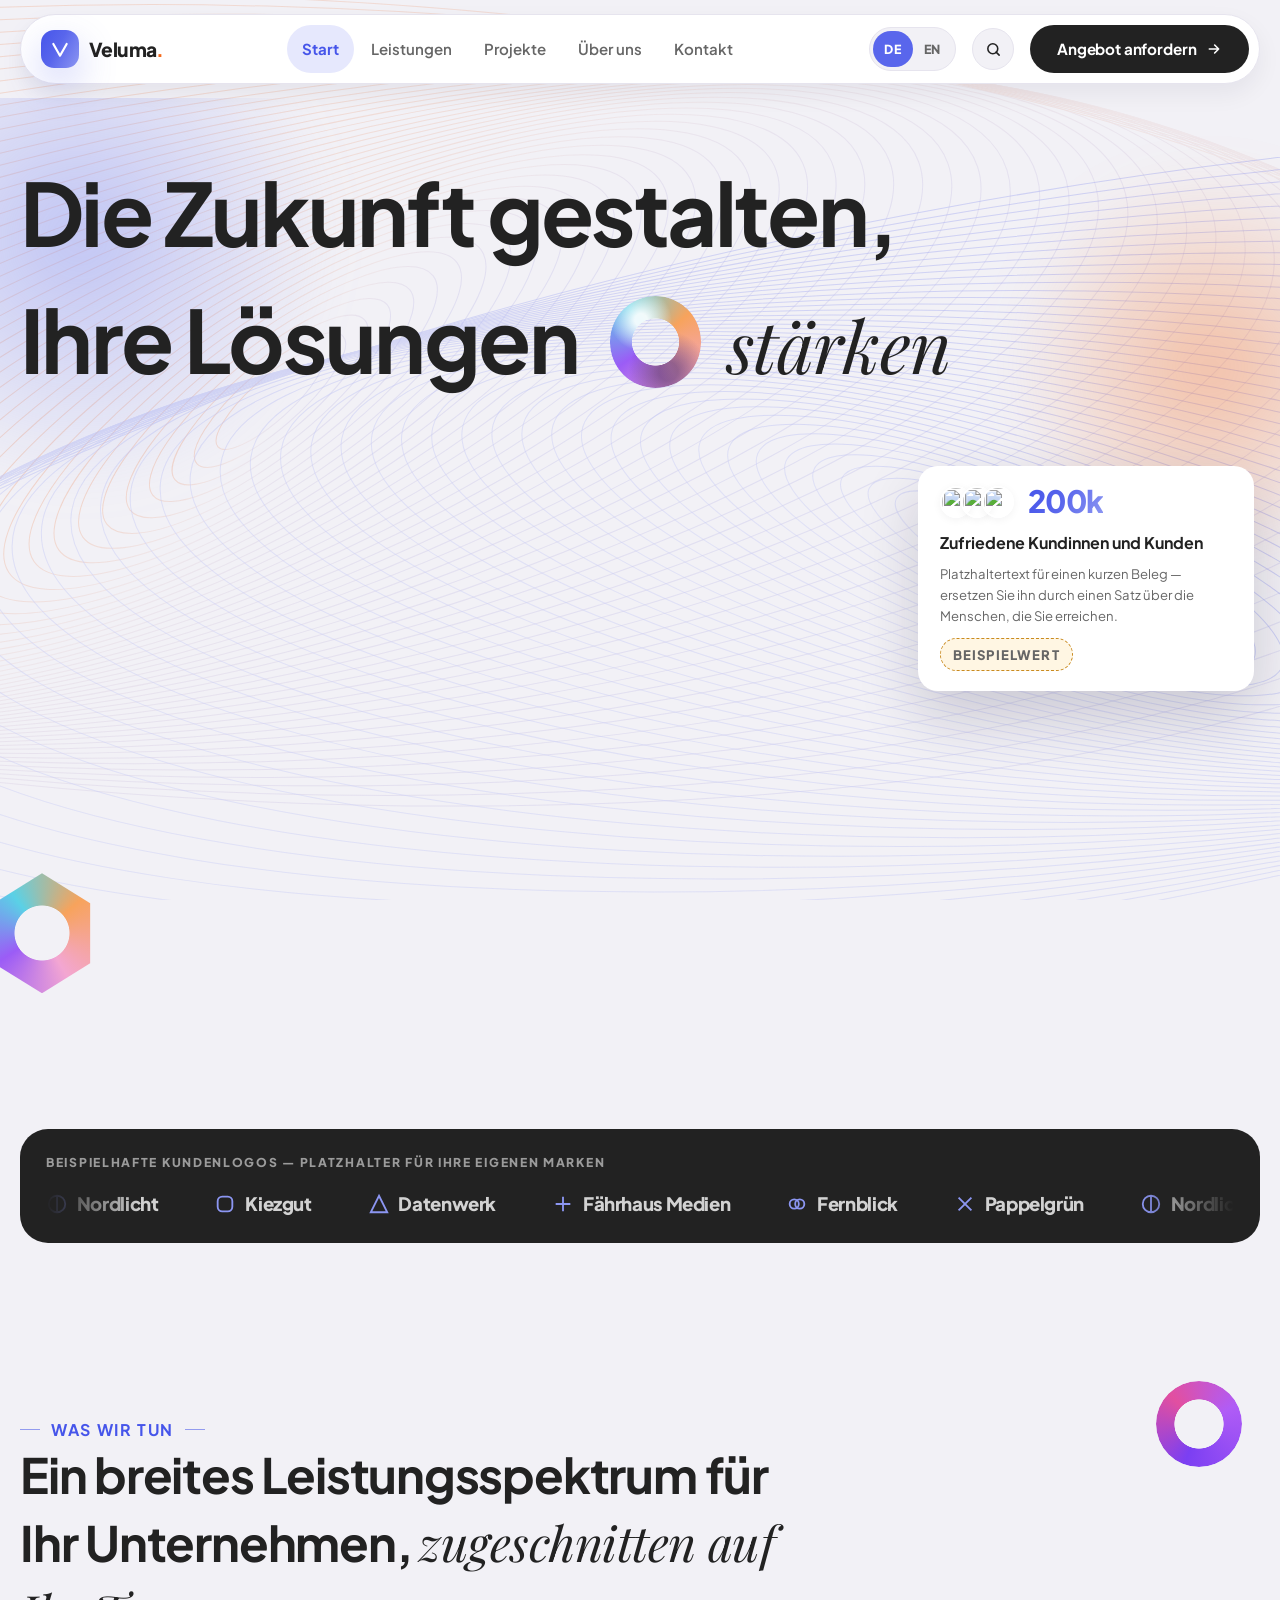
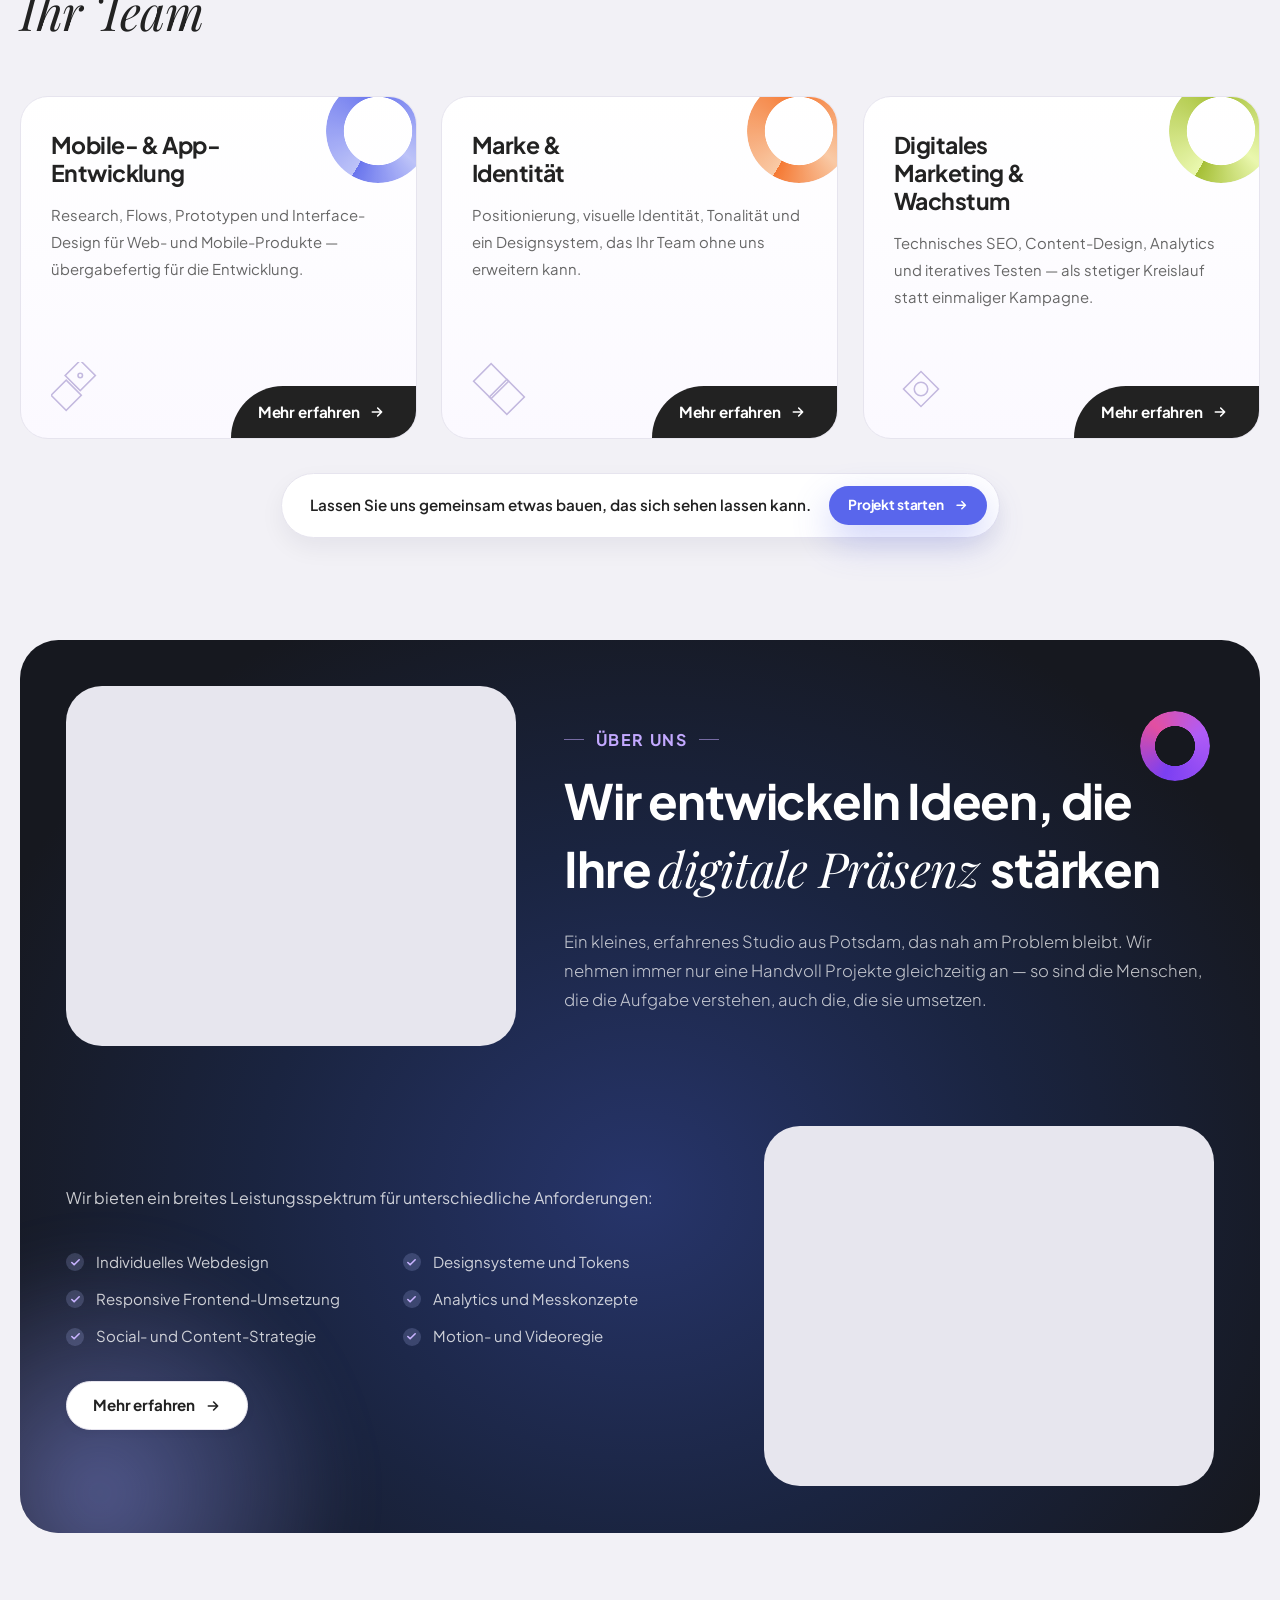
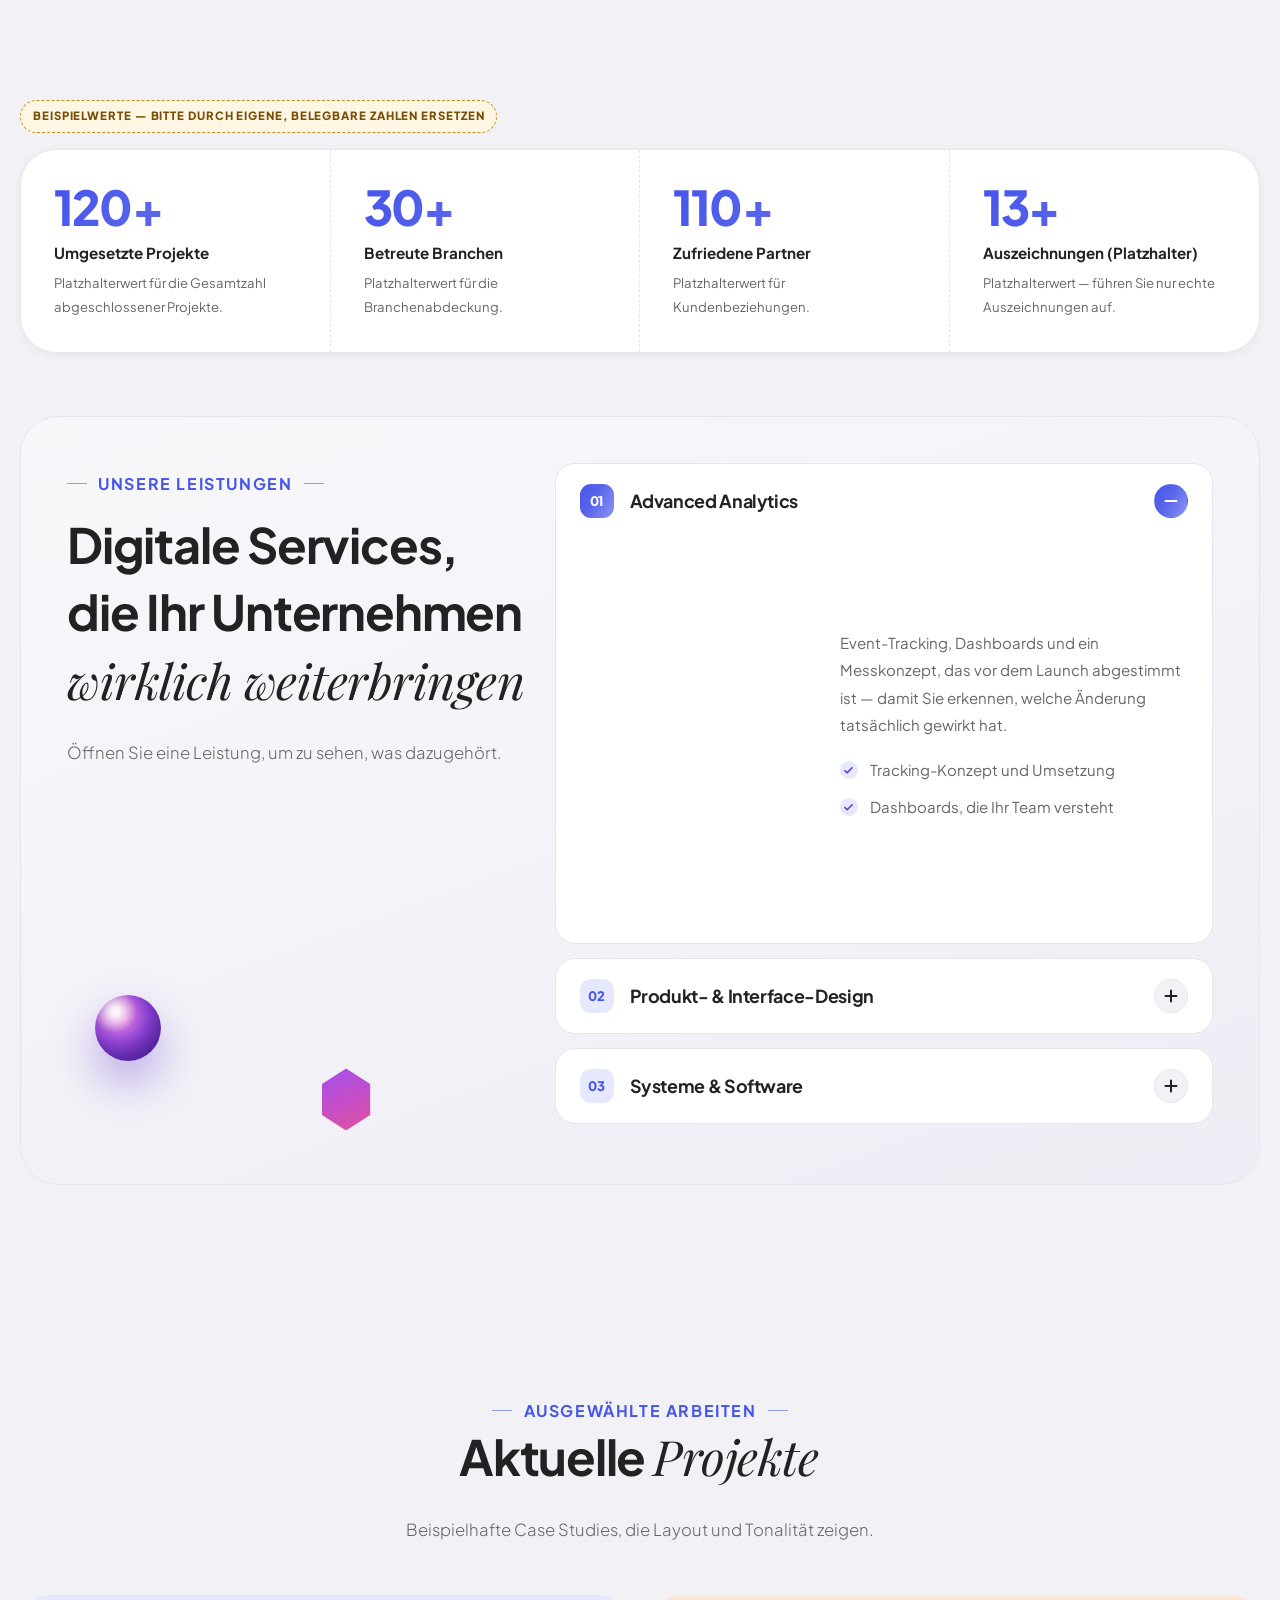
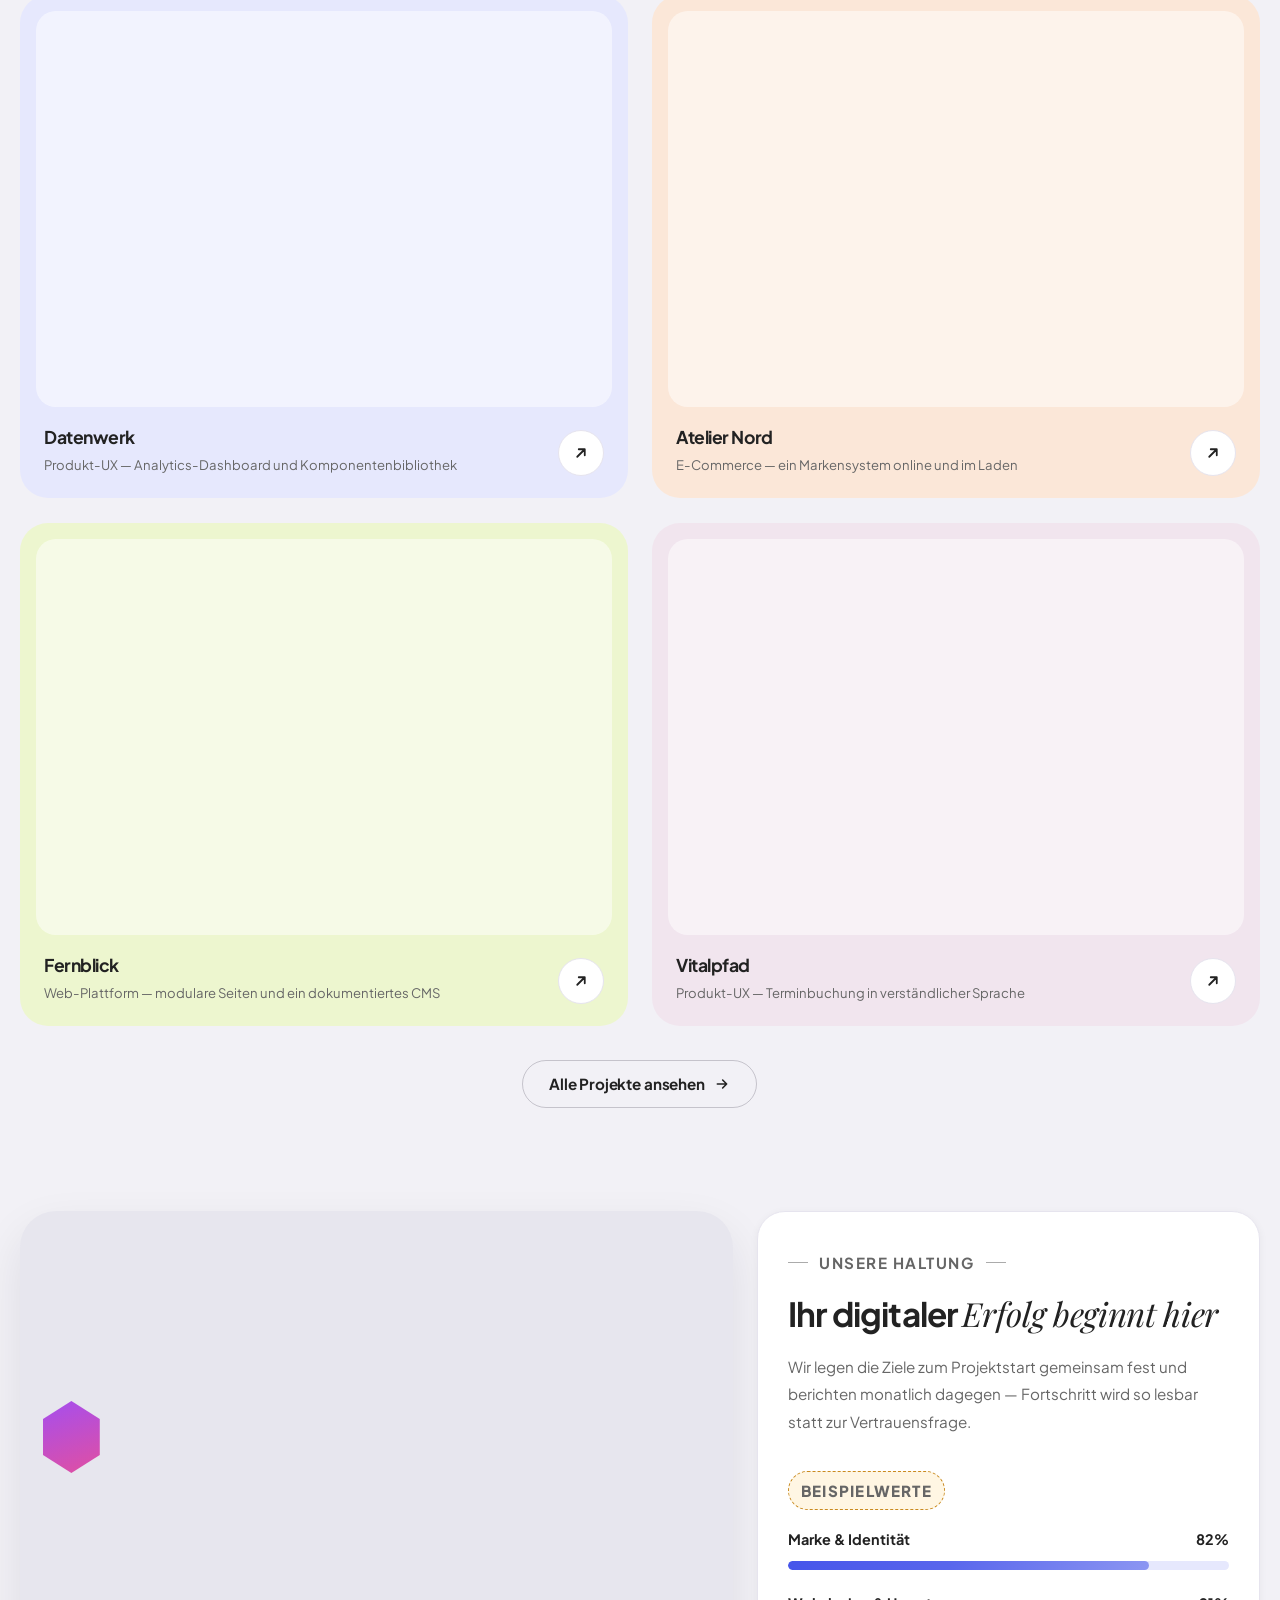
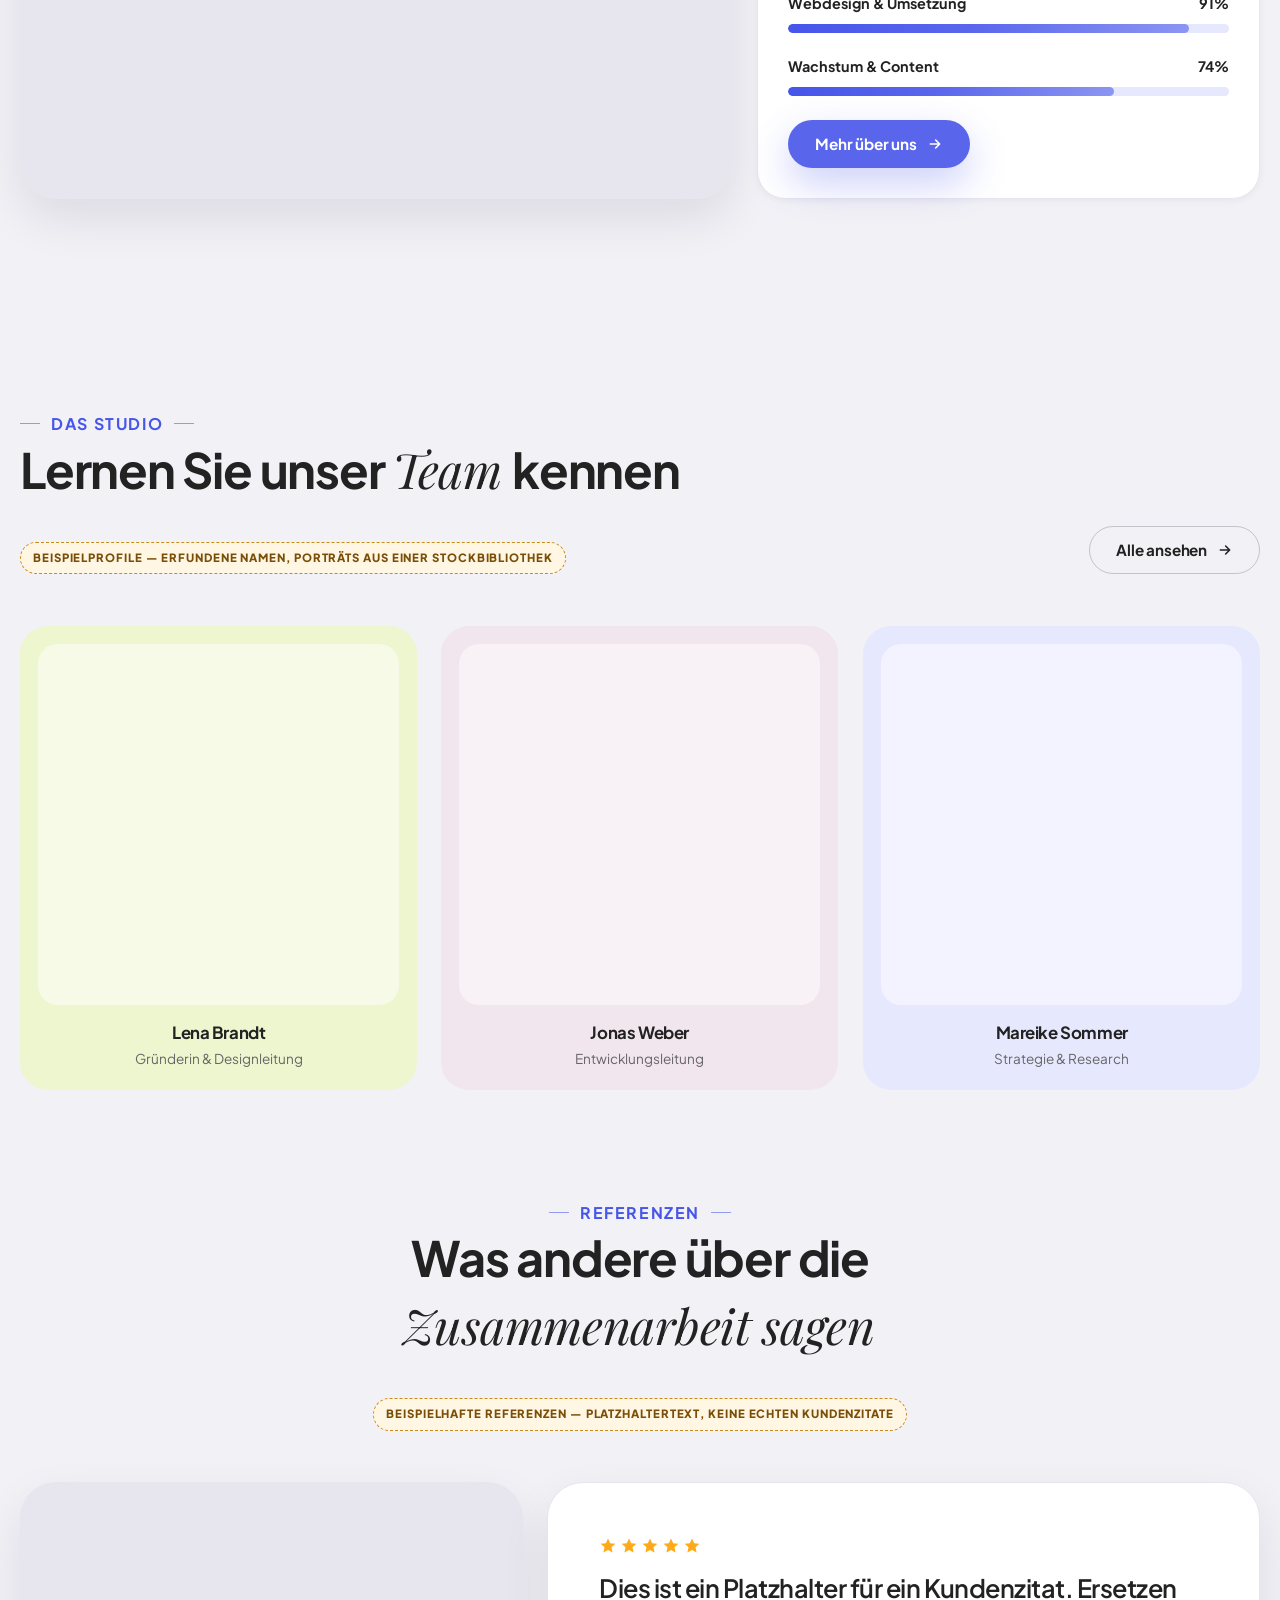
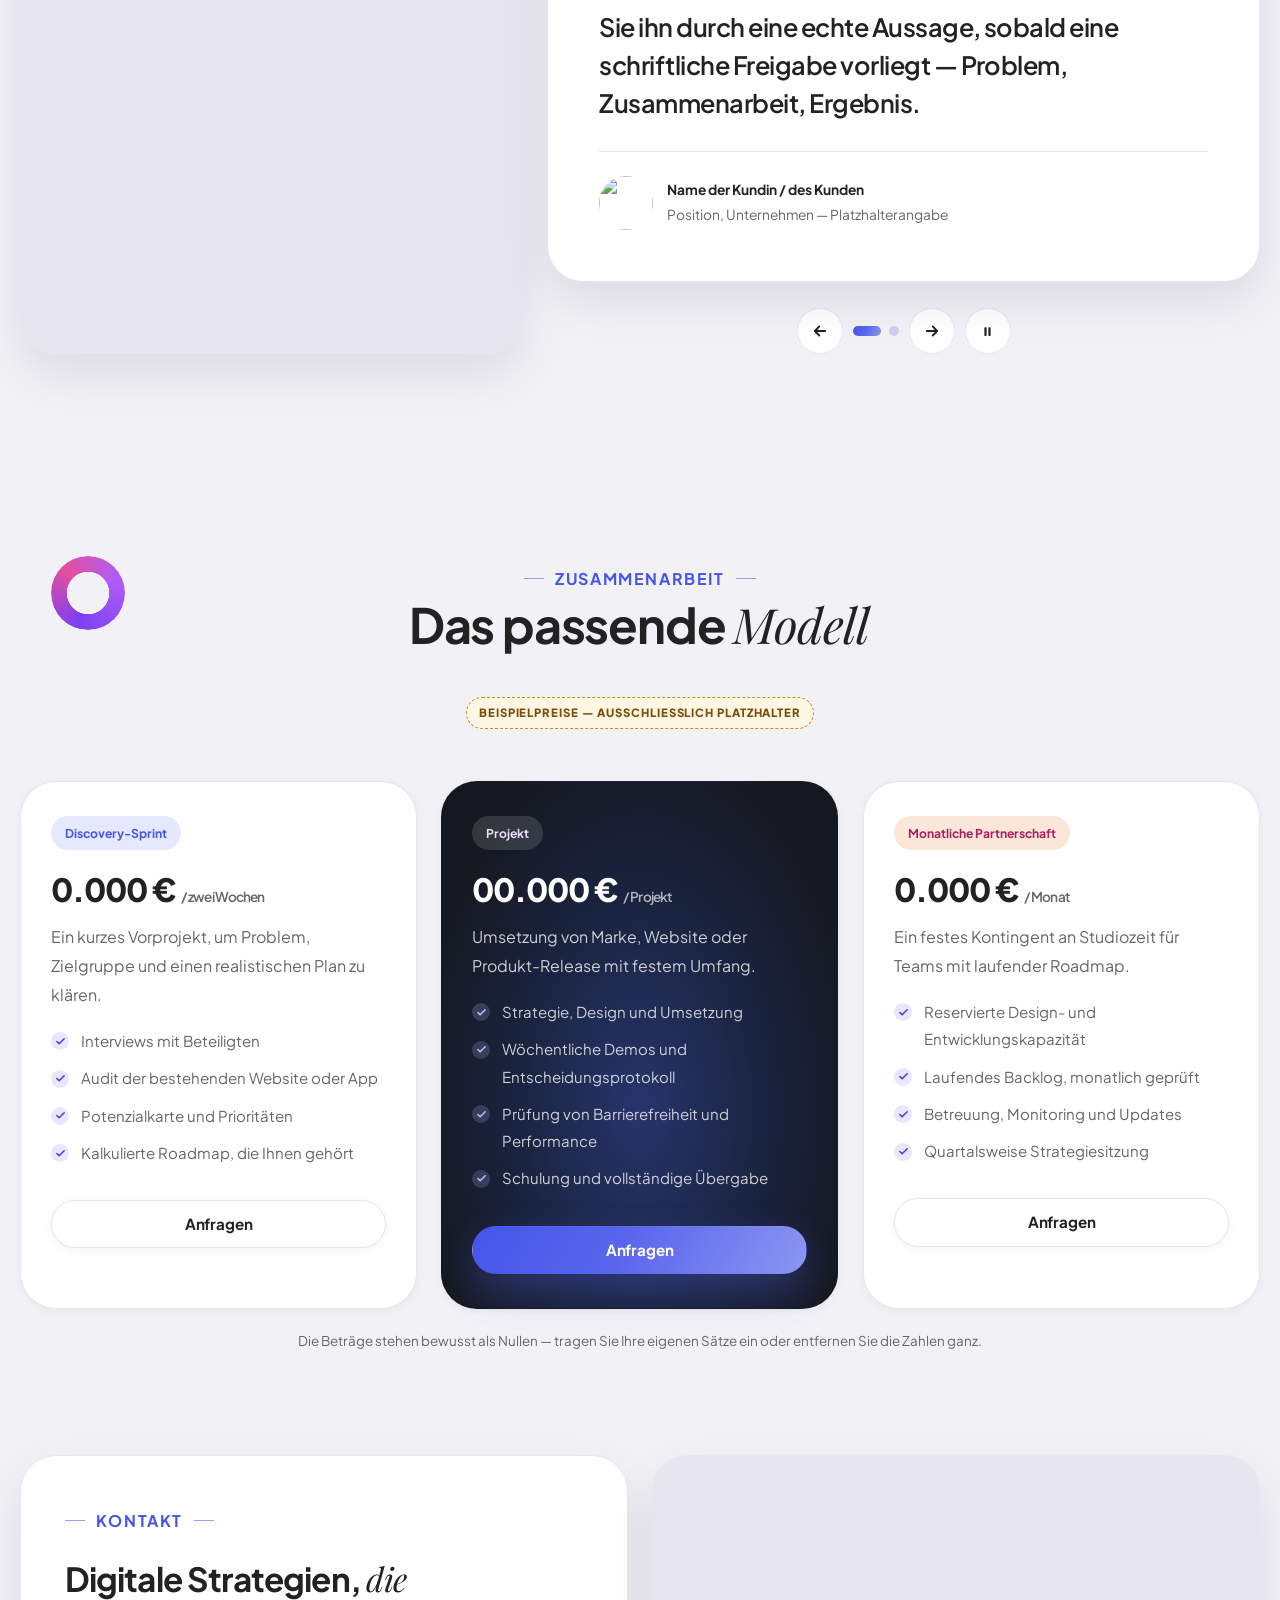
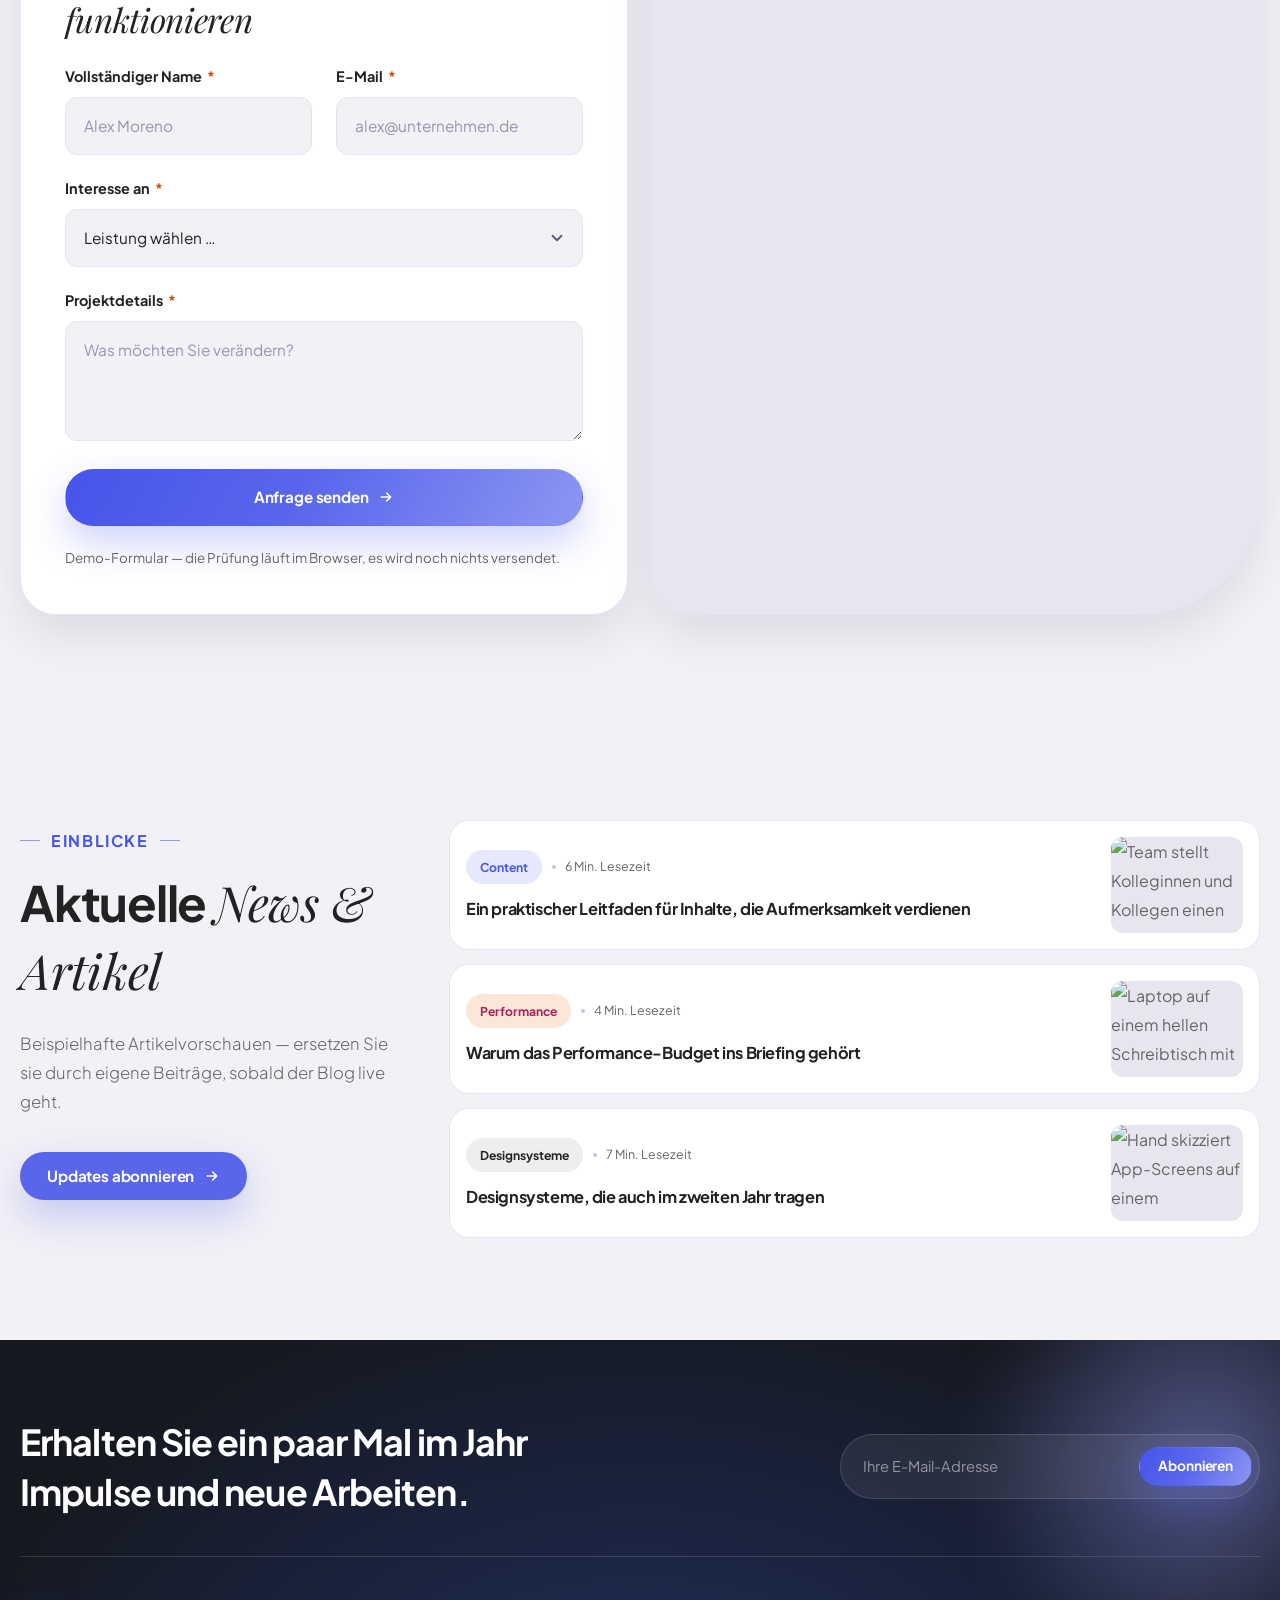
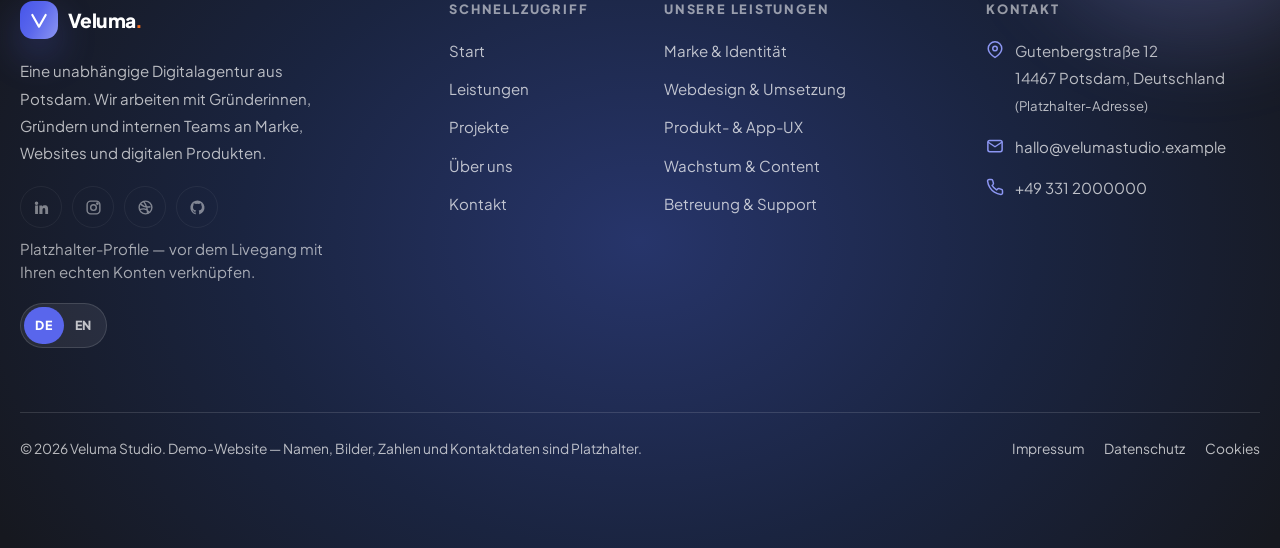
==== commit b40fa9b4: "Site-wide audit: fix interaction, a11y, layout and responsive defects Covers an ART (audit / repair " ====
--- a/index.html
+++ b/index.html
@@ -7,12 +7,73 @@
   <meta name="description" data-i18n-attr="content:home.desc" content="Unabhängige Digitalagentur in Potsdam: Marken, Websites und digitale Produkte für ambitionierte Teams. Demo-Website mit Platzhalterinhalten.">
   <meta name="theme-color" content="#5966e8">
 
+  <link rel="canonical" href="https://shadaf266.github.io/Digitel-Agency/">
+
+  <!-- Social cards. og:image must be absolute and ~1200x630; these are the page's
+       own hero photograph re-cropped. Replace with self-hosted artwork for production. -->
+  <meta property="og:site_name" content="Veluma Studio">
+  <meta property="og:type" content="website">
+  <meta property="og:url" content="https://shadaf266.github.io/Digitel-Agency/">
+  <meta property="og:title" data-i18n-attr="content:home.title" content="Veluma Studio — Digitalagentur in Potsdam">
+  <meta property="og:description" data-i18n-attr="content:home.desc" content="Unabhängige Digitalagentur in Potsdam: Marken, Websites und digitale Produkte für ambitionierte Teams. Demo-Website mit Platzhalterinhalten.">
+  <meta property="og:image" content="https://images.unsplash.com/photo-1522071820081-009f0129c71c?auto=format&fit=crop&w=1200&h=630&q=80">
+  <meta property="og:image:width" content="1200">
+  <meta property="og:image:height" content="630">
+  <meta property="og:locale" content="de_DE">
+  <meta property="og:locale:alternate" content="en_GB">
+  <meta name="twitter:card" content="summary_large_image">
+  <meta name="twitter:title" data-i18n-attr="content:home.title" content="Veluma Studio — Digitalagentur in Potsdam">
+  <meta name="twitter:description" data-i18n-attr="content:home.desc" content="Unabhängige Digitalagentur in Potsdam: Marken, Websites und digitale Produkte für ambitionierte Teams. Demo-Website mit Platzhalterinhalten.">
+  <meta name="twitter:image" content="https://images.unsplash.com/photo-1522071820081-009f0129c71c?auto=format&fit=crop&w=1200&h=630&q=80">
+
+
   <link rel="preconnect" href="https://fonts.googleapis.com">
   <link rel="preconnect" href="https://fonts.gstatic.com" crossorigin>
   <link href="https://fonts.googleapis.com/css2?family=Playfair+Display:ital,wght@1,400;1,500&family=Plus+Jakarta+Sans:wght@400;500;600;700;800&display=swap" rel="stylesheet">
   <link href="https://cdn.jsdelivr.net/npm/bootstrap@5.3.3/dist/css/bootstrap.min.css" rel="stylesheet" integrity="sha384-QWTKZyjpPEjISv5WaRU9OFeRpok6YctnYmDr5pNlyT2bRjXh0JMhjY6hW+ALEwIH" crossorigin="anonymous">
   <link rel="stylesheet" href="assets/css/styles.css">
   <link rel="icon" href="data:image/svg+xml,%3Csvg xmlns='http://www.w3.org/2000/svg' viewBox='0 0 100 100'%3E%3Crect width='100' height='100' rx='26' fill='%235966ec'/%3E%3Cpath d='M28 30l22 40 22-40' stroke='white' stroke-width='11' fill='none' stroke-linecap='round' stroke-linejoin='round'/%3E%3C/svg%3E">
+  <link rel="icon" href="favicon.ico" sizes="32x32">
+  <link rel="apple-touch-icon" href="assets/img/icon-180.png">
+  <link rel="manifest" href="site.webmanifest">
+  <!-- Structured data. Organization only: the address and phone number on this
+       site are placeholders, and publishing them as machine-readable
+       LocalBusiness data would assert a business that does not exist. Add
+       address/telephone/geo here when you replace the real contact details. -->
+  <script type="application/ld+json">
+  [
+    {
+      "@context": "https://schema.org",
+      "@type": "Organization",
+      "@id": "https://shadaf266.github.io/Digitel-Agency/#organization",
+      "name": "Veluma Studio",
+      "url": "https://shadaf266.github.io/Digitel-Agency/",
+      "logo": "https://shadaf266.github.io/Digitel-Agency/assets/img/icon-512.png",
+      "image": "https://shadaf266.github.io/Digitel-Agency/assets/img/icon-512.png",
+      "description": "Unabhängige Digitalagentur in Potsdam: Marken, Websites und digitale Produkte für ambitionierte Teams.",
+      "areaServed": {
+        "@type": "Country",
+        "name": "Deutschland"
+      },
+      "knowsLanguage": [
+        "de",
+        "en"
+      ]
+    },
+    {
+      "@context": "https://schema.org",
+      "@type": "WebSite",
+      "@id": "https://shadaf266.github.io/Digitel-Agency/#website",
+      "url": "https://shadaf266.github.io/Digitel-Agency/",
+      "name": "Veluma Studio",
+      "inLanguage": "de",
+      "publisher": {
+        "@id": "https://shadaf266.github.io/Digitel-Agency/#organization"
+      }
+    }
+  ]
+  </script>
+
 </head>
 <body>
 
@@ -31,7 +92,9 @@
       </a>
 
       <button class="nav-toggle" type="button" aria-expanded="false" aria-controls="primary-menu"
-              aria-label="Navigation öffnen" data-i18n-attr="aria-label:nav.menuOpen">
+              aria-label="Navigation öffnen"
+              data-label-open="Navigation öffnen" data-label-close="Navigation schließen"
+              data-i18n-attr="aria-label:nav.menuOpen,data-label-open:nav.menuOpen,data-label-close:nav.menuClose">
         <span aria-hidden="true"></span>
       </button>
 
@@ -83,6 +146,8 @@
       <div class="banner">
         <div class="banner__media">
           <img src="https://images.unsplash.com/photo-1522071820081-009f0129c71c?auto=format&amp;fit=crop&amp;w=1600&amp;q=80"
+             srcset="https://images.unsplash.com/photo-1522071820081-009f0129c71c?auto=format&amp;fit=crop&amp;w=320&amp;q=80 320w, https://images.unsplash.com/photo-1522071820081-009f0129c71c?auto=format&amp;fit=crop&amp;w=480&amp;q=80 480w, https://images.unsplash.com/photo-1522071820081-009f0129c71c?auto=format&amp;fit=crop&amp;w=640&amp;q=80 640w, https://images.unsplash.com/photo-1522071820081-009f0129c71c?auto=format&amp;fit=crop&amp;w=768&amp;q=80 768w, https://images.unsplash.com/photo-1522071820081-009f0129c71c?auto=format&amp;fit=crop&amp;w=1024&amp;q=80 1024w, https://images.unsplash.com/photo-1522071820081-009f0129c71c?auto=format&amp;fit=crop&amp;w=1280&amp;q=80 1280w, https://images.unsplash.com/photo-1522071820081-009f0129c71c?auto=format&amp;fit=crop&amp;w=1600&amp;q=80 1600w"
+             sizes="(max-width: 991.98px) 94vw, min(1310px, 92vw)"
                alt="Teammitglieder arbeiten gemeinsam an einem Tisch mit aufgeklappten Laptops"
                data-i18n-attr="alt:home.hero.imgAlt" width="1600" height="740">
         </div>
@@ -220,6 +285,8 @@
             <div class="col-lg-5">
               <div class="split-media" style="box-shadow:none;">
                 <img src="https://images.unsplash.com/photo-1551434678-e076c223a692?auto=format&amp;fit=crop&amp;w=900&amp;q=80"
+             srcset="https://images.unsplash.com/photo-1551434678-e076c223a692?auto=format&amp;fit=crop&amp;w=320&amp;q=80 320w, https://images.unsplash.com/photo-1551434678-e076c223a692?auto=format&amp;fit=crop&amp;w=480&amp;q=80 480w, https://images.unsplash.com/photo-1551434678-e076c223a692?auto=format&amp;fit=crop&amp;w=640&amp;q=80 640w, https://images.unsplash.com/photo-1551434678-e076c223a692?auto=format&amp;fit=crop&amp;w=768&amp;q=80 768w, https://images.unsplash.com/photo-1551434678-e076c223a692?auto=format&amp;fit=crop&amp;w=900&amp;q=80 900w"
+             sizes="(max-width: 991.98px) 94vw, 46vw"
                      alt="Zwei Teammitglieder arbeiten nebeneinander an einem Schreibtisch mit großen Monitoren"
                      data-i18n-attr="alt:home.about.img1Alt" width="900" height="720" loading="lazy">
               </div>
@@ -264,6 +331,8 @@
             <div class="col-lg-5">
               <div class="split-media" style="box-shadow:none;">
                 <img src="https://images.unsplash.com/photo-1552664730-d307ca884978?auto=format&amp;fit=crop&amp;w=900&amp;q=80"
+             srcset="https://images.unsplash.com/photo-1552664730-d307ca884978?auto=format&amp;fit=crop&amp;w=320&amp;q=80 320w, https://images.unsplash.com/photo-1552664730-d307ca884978?auto=format&amp;fit=crop&amp;w=480&amp;q=80 480w, https://images.unsplash.com/photo-1552664730-d307ca884978?auto=format&amp;fit=crop&amp;w=640&amp;q=80 640w, https://images.unsplash.com/photo-1552664730-d307ca884978?auto=format&amp;fit=crop&amp;w=768&amp;q=80 768w, https://images.unsplash.com/photo-1552664730-d307ca884978?auto=format&amp;fit=crop&amp;w=900&amp;q=80 900w"
+             sizes="(max-width: 991.98px) 94vw, 46vw"
                      alt="Workshop-Situation: Eine Kundenreise wird mit Haftnotizen an einer Wand abgebildet"
                      data-i18n-attr="alt:home.about.img2Alt" width="900" height="720" loading="lazy">
               </div>
@@ -339,6 +408,8 @@
                         <div class="row g-3 align-items-center">
                           <div class="col-sm-5">
                             <img src="https://images.unsplash.com/photo-1551288049-bebda4e38f71?auto=format&amp;fit=crop&amp;w=600&amp;q=80"
+             srcset="https://images.unsplash.com/photo-1551288049-bebda4e38f71?auto=format&amp;fit=crop&amp;w=320&amp;q=80 320w, https://images.unsplash.com/photo-1551288049-bebda4e38f71?auto=format&amp;fit=crop&amp;w=480&amp;q=80 480w, https://images.unsplash.com/photo-1551288049-bebda4e38f71?auto=format&amp;fit=crop&amp;w=600&amp;q=80 600w"
+             sizes="(max-width: 767.98px) 94vw, 50vw"
                                  alt="Analytics-Dashboard mit Zugriffs- und Conversion-Diagrammen"
                                  data-i18n-attr="alt:home.cap.1.alt" width="600" height="375" loading="lazy">
                           </div>
@@ -369,6 +440,8 @@
                         <div class="row g-3 align-items-center">
                           <div class="col-sm-5">
                             <img src="https://images.unsplash.com/photo-1559028012-481c04fa702d?auto=format&amp;fit=crop&amp;w=600&amp;q=80"
+             srcset="https://images.unsplash.com/photo-1559028012-481c04fa702d?auto=format&amp;fit=crop&amp;w=320&amp;q=80 320w, https://images.unsplash.com/photo-1559028012-481c04fa702d?auto=format&amp;fit=crop&amp;w=480&amp;q=80 480w, https://images.unsplash.com/photo-1559028012-481c04fa702d?auto=format&amp;fit=crop&amp;w=600&amp;q=80 600w"
+             sizes="(max-width: 767.98px) 94vw, 50vw"
                                  alt="Farbige Interface-Entwürfe in einer Designsoftware auf einem großen Monitor"
                                  data-i18n-attr="alt:home.cap.2.alt" width="600" height="375" loading="lazy">
                           </div>
@@ -399,6 +472,8 @@
                         <div class="row g-3 align-items-center">
                           <div class="col-sm-5">
                             <img src="https://images.unsplash.com/photo-1517180102446-f3ece451e9d8?auto=format&amp;fit=crop&amp;w=600&amp;q=80"
+             srcset="https://images.unsplash.com/photo-1517180102446-f3ece451e9d8?auto=format&amp;fit=crop&amp;w=320&amp;q=80 320w, https://images.unsplash.com/photo-1517180102446-f3ece451e9d8?auto=format&amp;fit=crop&amp;w=480&amp;q=80 480w, https://images.unsplash.com/photo-1517180102446-f3ece451e9d8?auto=format&amp;fit=crop&amp;w=600&amp;q=80 600w"
+             sizes="(max-width: 767.98px) 94vw, 50vw"
                                  alt="Bildschirm mit Website-Markup in einem Code-Editor"
                                  data-i18n-attr="alt:home.cap.3.alt" width="600" height="375" loading="lazy">
                           </div>
@@ -436,6 +511,8 @@
           <a class="tile tint-lav reveal" href="projekte/index.html#datenwerk">
             <div class="tile__img">
               <img src="https://images.unsplash.com/photo-1551650975-87deedd944c3?auto=format&amp;fit=crop&amp;w=900&amp;q=80"
+             srcset="https://images.unsplash.com/photo-1551650975-87deedd944c3?auto=format&amp;fit=crop&amp;w=320&amp;q=80 320w, https://images.unsplash.com/photo-1551650975-87deedd944c3?auto=format&amp;fit=crop&amp;w=480&amp;q=80 480w, https://images.unsplash.com/photo-1551650975-87deedd944c3?auto=format&amp;fit=crop&amp;w=640&amp;q=80 640w, https://images.unsplash.com/photo-1551650975-87deedd944c3?auto=format&amp;fit=crop&amp;w=768&amp;q=80 768w, https://images.unsplash.com/photo-1551650975-87deedd944c3?auto=format&amp;fit=crop&amp;w=900&amp;q=80 900w"
+             sizes="(max-width: 767.98px) 94vw, 50vw"
                    alt="Hand hält ein Smartphone mit einem Dashboard-Interface" width="900" height="620" loading="lazy">
             </div>
             <div class="tile__foot">
@@ -454,6 +531,8 @@
           <a class="tile tint-peach reveal" data-delay="80" href="projekte/index.html#atelier">
             <div class="tile__img">
               <img src="https://images.unsplash.com/photo-1441986300917-64674bd600d8?auto=format&amp;fit=crop&amp;w=900&amp;q=80"
+             srcset="https://images.unsplash.com/photo-1441986300917-64674bd600d8?auto=format&amp;fit=crop&amp;w=320&amp;q=80 320w, https://images.unsplash.com/photo-1441986300917-64674bd600d8?auto=format&amp;fit=crop&amp;w=480&amp;q=80 480w, https://images.unsplash.com/photo-1441986300917-64674bd600d8?auto=format&amp;fit=crop&amp;w=640&amp;q=80 640w, https://images.unsplash.com/photo-1441986300917-64674bd600d8?auto=format&amp;fit=crop&amp;w=768&amp;q=80 768w, https://images.unsplash.com/photo-1441986300917-64674bd600d8?auto=format&amp;fit=crop&amp;w=900&amp;q=80 900w"
+             sizes="(max-width: 767.98px) 94vw, 50vw"
                    alt="Innenraum eines kleinen Ladengeschäfts mit Waren in Regalen" width="900" height="620" loading="lazy">
             </div>
             <div class="tile__foot">
@@ -472,6 +551,8 @@
           <a class="tile tint-mint reveal" href="projekte/index.html#fernblick">
             <div class="tile__img">
               <img src="https://images.unsplash.com/photo-1460925895917-afdab827c52f?auto=format&amp;fit=crop&amp;w=900&amp;q=80"
+             srcset="https://images.unsplash.com/photo-1460925895917-afdab827c52f?auto=format&amp;fit=crop&amp;w=320&amp;q=80 320w, https://images.unsplash.com/photo-1460925895917-afdab827c52f?auto=format&amp;fit=crop&amp;w=480&amp;q=80 480w, https://images.unsplash.com/photo-1460925895917-afdab827c52f?auto=format&amp;fit=crop&amp;w=640&amp;q=80 640w, https://images.unsplash.com/photo-1460925895917-afdab827c52f?auto=format&amp;fit=crop&amp;w=768&amp;q=80 768w, https://images.unsplash.com/photo-1460925895917-afdab827c52f?auto=format&amp;fit=crop&amp;w=900&amp;q=80 900w"
+             sizes="(max-width: 767.98px) 94vw, 50vw"
                    alt="Laptop auf einem Schreibtisch mit einem Marketing-Analytics-Dashboard" width="900" height="620" loading="lazy">
             </div>
             <div class="tile__foot">
@@ -490,6 +571,8 @@
           <a class="tile tint-blush reveal" data-delay="80" href="projekte/index.html#vitalpfad">
             <div class="tile__img">
               <img src="https://images.unsplash.com/photo-1523206489230-c012c64b2b48?auto=format&amp;fit=crop&amp;w=900&amp;q=80"
+             srcset="https://images.unsplash.com/photo-1523206489230-c012c64b2b48?auto=format&amp;fit=crop&amp;w=320&amp;q=80 320w, https://images.unsplash.com/photo-1523206489230-c012c64b2b48?auto=format&amp;fit=crop&amp;w=480&amp;q=80 480w, https://images.unsplash.com/photo-1523206489230-c012c64b2b48?auto=format&amp;fit=crop&amp;w=640&amp;q=80 640w, https://images.unsplash.com/photo-1523206489230-c012c64b2b48?auto=format&amp;fit=crop&amp;w=768&amp;q=80 768w, https://images.unsplash.com/photo-1523206489230-c012c64b2b48?auto=format&amp;fit=crop&amp;w=900&amp;q=80 900w"
+             sizes="(max-width: 767.98px) 94vw, 50vw"
                    alt="Smartphone in einer Hand mit geöffnetem App-Startbildschirm" width="900" height="620" loading="lazy">
             </div>
             <div class="tile__foot">
@@ -523,6 +606,8 @@
         <div class="col-lg-7">
           <div class="split-media reveal" style="height:100%;">
             <img src="https://images.unsplash.com/photo-1521737604893-d14cc237f11d?auto=format&amp;fit=crop&amp;w=1100&amp;q=80"
+             srcset="https://images.unsplash.com/photo-1521737604893-d14cc237f11d?auto=format&amp;fit=crop&amp;w=320&amp;q=80 320w, https://images.unsplash.com/photo-1521737604893-d14cc237f11d?auto=format&amp;fit=crop&amp;w=480&amp;q=80 480w, https://images.unsplash.com/photo-1521737604893-d14cc237f11d?auto=format&amp;fit=crop&amp;w=640&amp;q=80 640w, https://images.unsplash.com/photo-1521737604893-d14cc237f11d?auto=format&amp;fit=crop&amp;w=768&amp;q=80 768w, https://images.unsplash.com/photo-1521737604893-d14cc237f11d?auto=format&amp;fit=crop&amp;w=1024&amp;q=80 1024w, https://images.unsplash.com/photo-1521737604893-d14cc237f11d?auto=format&amp;fit=crop&amp;w=1100&amp;q=80 1100w"
+             sizes="(max-width: 991.98px) 94vw, 46vw"
                  alt="Kolleginnen und Kollegen an einem Besprechungstisch mit aufgeklappten Laptops"
                  data-i18n-attr="alt:home.vision.alt" width="1100" height="760" loading="lazy"
                  style="height:100%;aspect-ratio:auto;min-height:320px;">
@@ -584,6 +669,8 @@
           <article class="person tint-mint reveal">
             <div class="person__img">
               <img src="https://images.unsplash.com/photo-1494790108377-be9c29b29330?auto=format&amp;fit=crop&amp;w=600&amp;q=80"
+             srcset="https://images.unsplash.com/photo-1494790108377-be9c29b29330?auto=format&amp;fit=crop&amp;w=320&amp;q=80 320w, https://images.unsplash.com/photo-1494790108377-be9c29b29330?auto=format&amp;fit=crop&amp;w=480&amp;q=80 480w, https://images.unsplash.com/photo-1494790108377-be9c29b29330?auto=format&amp;fit=crop&amp;w=600&amp;q=80 600w"
+             sizes="(max-width: 767.98px) 94vw, 50vw"
                    alt="Porträt einer lächelnden Frau mit dunklen Haaren — Beispielporträt" data-i18n-attr="alt:abt.t1.alt" width="600" height="600" loading="lazy">
             </div>
             <h3>Lena Brandt</h3>
@@ -594,6 +681,8 @@
           <article class="person tint-blush reveal" data-delay="80">
             <div class="person__img">
               <img src="https://images.unsplash.com/photo-1500648767791-00dcc994a43e?auto=format&amp;fit=crop&amp;w=600&amp;q=80"
+             srcset="https://images.unsplash.com/photo-1500648767791-00dcc994a43e?auto=format&amp;fit=crop&amp;w=320&amp;q=80 320w, https://images.unsplash.com/photo-1500648767791-00dcc994a43e?auto=format&amp;fit=crop&amp;w=480&amp;q=80 480w, https://images.unsplash.com/photo-1500648767791-00dcc994a43e?auto=format&amp;fit=crop&amp;w=600&amp;q=80 600w"
+             sizes="(max-width: 767.98px) 94vw, 50vw"
                    alt="Porträt eines lächelnden Mannes mit grauem Pullover — Beispielporträt" data-i18n-attr="alt:abt.t2.alt" width="600" height="600" loading="lazy">
             </div>
             <h3>Jonas Weber</h3>
@@ -604,6 +693,8 @@
           <article class="person tint-lav reveal" data-delay="160">
             <div class="person__img">
               <img src="https://images.unsplash.com/photo-1573497019940-1c28c88b4f3e?auto=format&amp;fit=crop&amp;w=600&amp;q=80"
+             srcset="https://images.unsplash.com/photo-1573497019940-1c28c88b4f3e?auto=format&amp;fit=crop&amp;w=320&amp;q=80 320w, https://images.unsplash.com/photo-1573497019940-1c28c88b4f3e?auto=format&amp;fit=crop&amp;w=480&amp;q=80 480w, https://images.unsplash.com/photo-1573497019940-1c28c88b4f3e?auto=format&amp;fit=crop&amp;w=600&amp;q=80 600w"
+             sizes="(max-width: 767.98px) 94vw, 50vw"
                    alt="Porträt einer lächelnden Frau mit lockigem Haar — Beispielporträt" data-i18n-attr="alt:abt.t3.alt" width="600" height="600" loading="lazy">
             </div>
             <h3>Mareike Sommer</h3>
@@ -627,6 +718,8 @@
         <div class="col-lg-5">
           <div class="split-media reveal" style="height:100%;">
             <img src="https://images.unsplash.com/photo-1556761175-b413da4baf72?auto=format&amp;fit=crop&amp;w=900&amp;q=80"
+             srcset="https://images.unsplash.com/photo-1556761175-b413da4baf72?auto=format&amp;fit=crop&amp;w=320&amp;q=80 320w, https://images.unsplash.com/photo-1556761175-b413da4baf72?auto=format&amp;fit=crop&amp;w=480&amp;q=80 480w, https://images.unsplash.com/photo-1556761175-b413da4baf72?auto=format&amp;fit=crop&amp;w=640&amp;q=80 640w, https://images.unsplash.com/photo-1556761175-b413da4baf72?auto=format&amp;fit=crop&amp;w=768&amp;q=80 768w, https://images.unsplash.com/photo-1556761175-b413da4baf72?auto=format&amp;fit=crop&amp;w=900&amp;q=80 900w"
+             sizes="(max-width: 991.98px) 94vw, 46vw"
                  alt="Team bespricht gemeinsam ein Projekt am Arbeitsplatz"
                  data-i18n-attr="alt:home.quote.alt" width="900" height="900" loading="lazy"
                  style="height:100%;aspect-ratio:auto;min-height:320px;">
@@ -687,12 +780,25 @@
               <button class="icon-btn" type="button" data-slide-prev aria-label="Vorheriges Zitat" data-i18n-attr="aria-label:home.quote.prev">
                 <svg viewBox="0 0 24 24" fill="none" stroke="currentColor" stroke-width="2.4" stroke-linecap="round" stroke-linejoin="round" aria-hidden="true"><path d="M19 12H5M11 18l-6-6 6-6"/></svg>
               </button>
-              <div class="slider-dots" role="tablist" aria-label="Zitat auswählen" data-i18n-attr="aria-label:home.quote.choose">
-                <button class="slider-dot" type="button" role="tab" aria-selected="true" aria-label="1"></button>
-                <button class="slider-dot" type="button" role="tab" aria-selected="false" aria-label="2"></button>
+              <!-- Plain buttons, not role="tab". The dots used to claim a tablist,
+                   but a tab has to own a tabpanel through aria-controls and respond
+                   to arrow keys; neither was true, so screen readers announced a
+                   widget that did not exist. aria-current marks the showing quote. -->
+              <div class="slider-dots" role="group" aria-label="Zitat auswählen" data-i18n-attr="aria-label:home.quote.choose">
+                <button class="slider-dot" type="button" aria-current="true" aria-label="Zitat 1" data-i18n-attr="aria-label:home.quote.dot1"></button>
+                <button class="slider-dot" type="button" aria-current="false" aria-label="Zitat 2" data-i18n-attr="aria-label:home.quote.dot2"></button>
               </div>
               <button class="icon-btn" type="button" data-slide-next aria-label="Nächstes Zitat" data-i18n-attr="aria-label:home.quote.next">
                 <svg viewBox="0 0 24 24" fill="none" stroke="currentColor" stroke-width="2.4" stroke-linecap="round" stroke-linejoin="round" aria-hidden="true"><path d="M5 12h14M13 6l6 6-6 6"/></svg>
+              </button>
+              <!-- WCAG 2.2.2: the quotes rotate on their own every 7s, so there has
+                   to be a way to stop them that does not depend on hovering. -->
+              <button class="icon-btn slider-play" type="button" data-slide-toggle
+                      aria-label="Zitatwechsel pausieren"
+                      data-label-pause="Zitatwechsel pausieren" data-label-play="Zitatwechsel fortsetzen"
+                      data-i18n-attr="aria-label:home.quote.pause,data-label-pause:home.quote.pause,data-label-play:home.quote.play">
+                <svg class="slider-play__pause" viewBox="0 0 24 24" fill="currentColor" aria-hidden="true"><rect x="7" y="5" width="3.6" height="14" rx="1.2"/><rect x="13.4" y="5" width="3.6" height="14" rx="1.2"/></svg>
+                <svg class="slider-play__play" viewBox="0 0 24 24" fill="currentColor" aria-hidden="true"><path d="M8 5.5v13a1 1 0 0 0 1.54.84l9.5-6.5a1 1 0 0 0 0-1.68l-9.5-6.5A1 1 0 0 0 8 5.5z"/></svg>
               </button>
             </div>
           </div>
@@ -844,6 +950,8 @@
         <div class="col-lg-6">
           <div class="split-media split-media--round reveal" data-delay="80" style="height:100%;">
             <img src="https://images.unsplash.com/photo-1600508774634-4e11d34730e2?auto=format&amp;fit=crop&amp;w=1000&amp;q=80"
+             srcset="https://images.unsplash.com/photo-1600508774634-4e11d34730e2?auto=format&amp;fit=crop&amp;w=320&amp;q=80 320w, https://images.unsplash.com/photo-1600508774634-4e11d34730e2?auto=format&amp;fit=crop&amp;w=480&amp;q=80 480w, https://images.unsplash.com/photo-1600508774634-4e11d34730e2?auto=format&amp;fit=crop&amp;w=640&amp;q=80 640w, https://images.unsplash.com/photo-1600508774634-4e11d34730e2?auto=format&amp;fit=crop&amp;w=768&amp;q=80 768w, https://images.unsplash.com/photo-1600508774634-4e11d34730e2?auto=format&amp;fit=crop&amp;w=1000&amp;q=80 1000w"
+             sizes="(max-width: 991.98px) 94vw, 46vw"
                  alt="Farbenfrohes Studio-Interieur mit kräftigen Akzentfarben"
                  data-i18n-attr="alt:home.form.alt" width="1000" height="900" loading="lazy"
                  style="height:100%;aspect-ratio:auto;min-height:340px;">
@@ -877,10 +985,12 @@
                 <span class="dot" aria-hidden="true"></span>
                 <span data-i18n="home.news.1.time">6 Min. Lesezeit</span>
               </div>
-              <h3><a href="#" data-i18n="home.news.1.h">Ein praktischer Leitfaden für Inhalte, die Aufmerksamkeit verdienen</a></h3>
+              <h3 data-i18n="home.news.1.h">Ein praktischer Leitfaden für Inhalte, die Aufmerksamkeit verdienen</h3>
             </div>
             <div class="post-row__img">
               <img src="https://images.unsplash.com/photo-1542744173-8e7e53415bb0?auto=format&amp;fit=crop&amp;w=400&amp;q=80"
+             srcset="https://images.unsplash.com/photo-1542744173-8e7e53415bb0?auto=format&amp;fit=crop&amp;w=320&amp;q=80 320w, https://images.unsplash.com/photo-1542744173-8e7e53415bb0?auto=format&amp;fit=crop&amp;w=400&amp;q=80 400w"
+             sizes="(max-width: 767.98px) 94vw, 150px"
                    alt="Team stellt Kolleginnen und Kollegen einen Content-Plan im Besprechungsraum vor"
                    data-i18n-attr="alt:home.news.1.alt" width="400" height="300" loading="lazy">
             </div>
@@ -893,10 +1003,12 @@
                 <span class="dot" aria-hidden="true"></span>
                 <span data-i18n="home.news.2.time">4 Min. Lesezeit</span>
               </div>
-              <h3><a href="#" data-i18n="home.news.2.h">Warum das Performance-Budget ins Briefing gehört</a></h3>
+              <h3 data-i18n="home.news.2.h">Warum das Performance-Budget ins Briefing gehört</h3>
             </div>
             <div class="post-row__img">
               <img src="https://images.unsplash.com/photo-1498050108023-c5249f4df085?auto=format&amp;fit=crop&amp;w=400&amp;q=80"
+             srcset="https://images.unsplash.com/photo-1498050108023-c5249f4df085?auto=format&amp;fit=crop&amp;w=320&amp;q=80 320w, https://images.unsplash.com/photo-1498050108023-c5249f4df085?auto=format&amp;fit=crop&amp;w=400&amp;q=80 400w"
+             sizes="(max-width: 767.98px) 94vw, 150px"
                    alt="Laptop auf einem hellen Schreibtisch mit geöffnetem Code-Editor"
                    data-i18n-attr="alt:home.news.2.alt" width="400" height="300" loading="lazy">
             </div>
@@ -909,10 +1021,12 @@
                 <span class="dot" aria-hidden="true"></span>
                 <span data-i18n="home.news.3.time">7 Min. Lesezeit</span>
               </div>
-              <h3><a href="#" data-i18n="home.news.3.h">Designsysteme, die auch im zweiten Jahr tragen</a></h3>
+              <h3 data-i18n="home.news.3.h">Designsysteme, die auch im zweiten Jahr tragen</h3>
             </div>
             <div class="post-row__img">
               <img src="https://images.unsplash.com/photo-1531403009284-440f080d1e12?auto=format&amp;fit=crop&amp;w=400&amp;q=80"
+             srcset="https://images.unsplash.com/photo-1531403009284-440f080d1e12?auto=format&amp;fit=crop&amp;w=320&amp;q=80 320w, https://images.unsplash.com/photo-1531403009284-440f080d1e12?auto=format&amp;fit=crop&amp;w=400&amp;q=80 400w"
+             sizes="(max-width: 767.98px) 94vw, 150px"
                    alt="Hand skizziert App-Screens auf einem Whiteboard voller Wireframes"
                    data-i18n-attr="alt:home.news.3.alt" width="400" height="300" loading="lazy">
             </div>
@@ -931,12 +1045,17 @@
   <div class="shell shell--wide site-footer__inner">
     <div class="footer-top">
       <h2 data-i18n="foot.newsletter">Erhalten Sie ein paar Mal im Jahr Impulse und neue Arbeiten.</h2>
-      <form class="subscribe" onsubmit="return false;">
+      <form class="subscribe" novalidate
+            data-msg-required="Bitte geben Sie Ihre E-Mail-Adresse ein."
+            data-msg-email="Bitte geben Sie eine gültige E-Mail-Adresse ein, zum Beispiel name@firma.de."
+            data-msg-success="Danke — dieses Demo-Frontend speichert noch keine Adressen; verbinden Sie das Feld vor dem Livegang mit Ihrem Verteiler."
+            data-i18n-attr="data-msg-required:sub.msg.required,data-msg-email:sub.msg.email,data-msg-success:sub.msg.success">
         <label class="visually-hidden" for="footer-email" data-i18n="foot.emailLabel">E-Mail-Adresse für Studio-Updates</label>
         <input type="email" id="footer-email" name="email" placeholder="Ihre E-Mail-Adresse"
                data-i18n-attr="placeholder:foot.emailPlaceholder" autocomplete="email">
         <button class="btn btn--gradient btn--sm" type="submit" data-i18n="foot.subscribe">Abonnieren</button>
       </form>
+      <p class="subscribe-status" role="status" aria-live="polite"></p>
     </div>
 
     <div class="row g-4 g-lg-5">
@@ -951,20 +1070,25 @@
           Eine unabhängige Digitalagentur aus Potsdam. Wir arbeiten mit Gründerinnen, Gründern und
           internen Teams an Marke, Websites und digitalen Produkten.
         </p>
-        <div class="social-row">
-          <a href="#" aria-label="Veluma Studio auf LinkedIn">
+        <div class="social-row social-row--placeholder" aria-hidden="true">
+          <!-- Placeholder profiles. These are deliberately NOT links: the studio is
+               fictional, and an icon that links nowhere is worse than no icon.
+               To go live, swap each <span> back to <a href="https://…"> and give it
+               an aria-label; the styling already covers both. -->
+          <span class="social-row__ph" title="LinkedIn — Platzhalter" data-net="LinkedIn">
             <svg viewBox="0 0 24 24" fill="currentColor" aria-hidden="true"><path d="M4.98 3.5a2.5 2.5 0 1 1 0 5 2.5 2.5 0 0 1 0-5zM3 9h4v12H3zM9 9h3.8v1.7h.05A4.2 4.2 0 0 1 16.6 8.7c4 0 4.7 2.6 4.7 6V21h-4v-5.4c0-1.3 0-3-1.8-3s-2.1 1.4-2.1 2.9V21H9z"/></svg>
-          </a>
-          <a href="#" aria-label="Veluma Studio auf Instagram">
+          </span>
+          <span class="social-row__ph" title="Instagram — Platzhalter" data-net="Instagram">
             <svg viewBox="0 0 24 24" fill="none" stroke="currentColor" stroke-width="2" aria-hidden="true"><rect x="3" y="3" width="18" height="18" rx="5"/><circle cx="12" cy="12" r="4"/><circle cx="17.5" cy="6.5" r="1" fill="currentColor"/></svg>
-          </a>
-          <a href="#" aria-label="Veluma Studio auf Dribbble">
+          </span>
+          <span class="social-row__ph" title="Dribbble — Platzhalter" data-net="Dribbble">
             <svg viewBox="0 0 24 24" fill="none" stroke="currentColor" stroke-width="2" aria-hidden="true"><circle cx="12" cy="12" r="9"/><path d="M5 7c4 4 9 5 14 4M4 15c5-2 10-1 13 4M9 3c4 5 6 11 6 18"/></svg>
-          </a>
-          <a href="#" aria-label="Veluma Studio auf GitHub">
+          </span>
+          <span class="social-row__ph" title="GitHub — Platzhalter" data-net="GitHub">
             <svg viewBox="0 0 24 24" fill="currentColor" aria-hidden="true"><path d="M12 2a10 10 0 0 0-3.2 19.5c.5.1.7-.2.7-.5v-1.8c-2.8.6-3.4-1.3-3.4-1.3-.4-1.2-1.1-1.5-1.1-1.5-.9-.6.1-.6.1-.6 1 .1 1.5 1 1.5 1 .9 1.6 2.4 1.1 3 .9.1-.7.4-1.1.6-1.4-2.2-.3-4.6-1.1-4.6-5 0-1.1.4-2 1-2.7-.1-.3-.4-1.3.1-2.7 0 0 .8-.3 2.7 1a9.4 9.4 0 0 1 5 0c1.9-1.3 2.7-1 2.7-1 .5 1.4.2 2.4.1 2.7.6.7 1 1.6 1 2.7 0 3.9-2.4 4.7-4.6 5 .4.3.7.9.7 1.9v2.8c0 .3.2.6.7.5A10 10 0 0 0 12 2z"/></svg>
-          </a>
-        </div>
+          </span>
+        </div>
+        <p class="social-row__note" data-i18n="foot.socialNote">Platzhalter-Profile — vor dem Livegang mit Ihren echten Konten verknüpfen.</p>
         <div class="lang" role="group" aria-label="Sprache wählen" data-i18n-attr="aria-label:nav.lang" style="margin-top:20px;">
           <button type="button" data-lang-btn="de" aria-pressed="true" lang="de">DE</button>
           <button type="button" data-lang-btn="en" aria-pressed="false" lang="en">EN</button>
@@ -1017,11 +1141,186 @@
       <ul>
         <li><a href="impressum/index.html" data-i18n="foot.imprint">Impressum</a></li>
         <li><a href="datenschutz/index.html" data-i18n="foot.privacy">Datenschutz</a></li>
-        <li><a href="#" data-i18n="foot.cookies">Cookies</a></li>
+        <li><a href="datenschutz/index.html#speicherung" data-i18n="foot.cookies">Cookies</a></li>
       </ul>
     </div>
   </div>
 </footer>
+
+<!-- Site search. The index is real markup, so i18n.js translates every entry
+     exactly like the rest of the page and nothing can drift out of sync; main.js
+     only filters the list. Hidden until opened, and inert while hidden. -->
+<div class="search-panel" id="site-search" hidden>
+  <div class="search-panel__sheet" role="dialog" aria-modal="true" aria-labelledby="search-title">
+    <h2 class="visually-hidden" id="search-title" data-i18n="search.title">Website durchsuchen</h2>
+
+    <div class="search-field">
+      <svg class="search-field__ico" viewBox="0 0 24 24" fill="none" stroke="currentColor" stroke-width="2.2" stroke-linecap="round" stroke-linejoin="round" aria-hidden="true"><circle cx="11" cy="11" r="7"/><path d="M20 20l-4.3-4.3"/></svg>
+      <input class="search-field__input" type="search" id="search-input" autocomplete="off"
+             aria-labelledby="search-title"
+             placeholder="Seite oder Abschnitt suchen …" aria-describedby="search-count"
+             data-i18n-attr="placeholder:search.ph">
+      <button class="search-field__close" type="button" aria-label="Suche schließen" data-i18n-attr="aria-label:search.close">
+        <svg viewBox="0 0 24 24" fill="none" stroke="currentColor" stroke-width="2.4" stroke-linecap="round" stroke-linejoin="round" aria-hidden="true"><path d="M6 6l12 12M18 6L6 18"/></svg>
+      </button>
+    </div>
+
+    <p class="visually-hidden" id="search-count" role="status" aria-live="polite"></p>
+
+    <ul class="search-results" id="search-results"
+        data-count-one="{n} Treffer" data-count-many="{n} Treffer"
+        data-i18n-attr="data-count-one:search.countOne,data-count-many:search.countMany">
+      <li class="search-item">
+        <a href="index.html">
+          <span class="search-item__t" data-i18n="nav.home">Start</span>
+          <span class="search-item__g" data-i18n="search.g.page">Seite</span>
+        </a>
+      </li>
+      <li class="search-item">
+        <a href="leistungen/index.html">
+          <span class="search-item__t" data-i18n="nav.services">Leistungen</span>
+          <span class="search-item__g" data-i18n="search.g.page">Seite</span>
+        </a>
+      </li>
+      <li class="search-item">
+        <a href="projekte/index.html">
+          <span class="search-item__t" data-i18n="nav.projects">Projekte</span>
+          <span class="search-item__g" data-i18n="search.g.page">Seite</span>
+        </a>
+      </li>
+      <li class="search-item">
+        <a href="ueber-uns/index.html">
+          <span class="search-item__t" data-i18n="nav.about">Über uns</span>
+          <span class="search-item__g" data-i18n="search.g.page">Seite</span>
+        </a>
+      </li>
+      <li class="search-item">
+        <a href="kontakt/index.html">
+          <span class="search-item__t" data-i18n="nav.contact">Kontakt</span>
+          <span class="search-item__g" data-i18n="search.g.page">Seite</span>
+        </a>
+      </li>
+      <li class="search-item">
+        <a href="impressum/index.html">
+          <span class="search-item__t" data-i18n="foot.imprint">Impressum</span>
+          <span class="search-item__g" data-i18n="search.g.legal">Rechtliches</span>
+        </a>
+      </li>
+      <li class="search-item">
+        <a href="datenschutz/index.html">
+          <span class="search-item__t" data-i18n="foot.privacy">Datenschutz</span>
+          <span class="search-item__g" data-i18n="search.g.legal">Rechtliches</span>
+        </a>
+      </li>
+      <li class="search-item">
+        <a href="leistungen/index.html#marke">
+          <span class="search-item__t" data-i18n="foot.srv.brand">Marke &amp; Identität</span>
+          <span class="search-item__g" data-i18n="search.g.service">Leistung</span>
+        </a>
+      </li>
+      <li class="search-item">
+        <a href="leistungen/index.html#web">
+          <span class="search-item__t" data-i18n="foot.srv.web">Webdesign &amp; Umsetzung</span>
+          <span class="search-item__g" data-i18n="search.g.service">Leistung</span>
+        </a>
+      </li>
+      <li class="search-item">
+        <a href="leistungen/index.html#produkt">
+          <span class="search-item__t" data-i18n="foot.srv.product">Produkt- &amp; App-UX</span>
+          <span class="search-item__g" data-i18n="search.g.service">Leistung</span>
+        </a>
+      </li>
+      <li class="search-item">
+        <a href="leistungen/index.html#wachstum">
+          <span class="search-item__t" data-i18n="foot.srv.growth">Wachstum &amp; Content</span>
+          <span class="search-item__g" data-i18n="search.g.service">Leistung</span>
+        </a>
+      </li>
+      <li class="search-item">
+        <a href="leistungen/index.html#betreuung">
+          <span class="search-item__t" data-i18n="foot.srv.care">Betreuung &amp; Support</span>
+          <span class="search-item__g" data-i18n="search.g.service">Leistung</span>
+        </a>
+      </li>
+      <li class="search-item">
+        <a href="leistungen/index.html#plans-heading">
+          <span class="search-item__t" data-i18n="search.i.pricing">Preise und Pakete</span>
+          <span class="search-item__g" data-i18n="search.g.service">Leistung</span>
+        </a>
+      </li>
+      <li class="search-item">
+        <a href="leistungen/index.html#process2-heading">
+          <span class="search-item__t" data-i18n="search.i.process">Arbeitsweise in vier Phasen</span>
+          <span class="search-item__g" data-i18n="search.g.service">Leistung</span>
+        </a>
+      </li>
+      <li class="search-item">
+        <a href="projekte/index.html#grid-heading">
+          <span class="search-item__t" data-i18n="search.i.allWork">Projektübersicht</span>
+          <span class="search-item__g" data-i18n="search.g.work">Arbeiten</span>
+        </a>
+      </li>
+      <li class="search-item">
+        <a href="projekte/index.html#nordlicht">
+          <span class="search-item__t" data-i18n="search.i.caseBrand">Fallstudie: Markenauftritt</span>
+          <span class="search-item__g" data-i18n="search.g.work">Arbeiten</span>
+        </a>
+      </li>
+      <li class="search-item">
+        <a href="projekte/index.html#fernblick">
+          <span class="search-item__t" data-i18n="search.i.caseWeb">Fallstudie: Web-Plattform</span>
+          <span class="search-item__g" data-i18n="search.g.work">Arbeiten</span>
+        </a>
+      </li>
+      <li class="search-item">
+        <a href="projekte/index.html#kiezgut">
+          <span class="search-item__t" data-i18n="search.i.caseShop">Fallstudie: E-Commerce</span>
+          <span class="search-item__g" data-i18n="search.g.work">Arbeiten</span>
+        </a>
+      </li>
+      <li class="search-item">
+        <a href="ueber-uns/index.html#team-heading">
+          <span class="search-item__t" data-i18n="search.i.team">Das Team</span>
+          <span class="search-item__g" data-i18n="search.g.studio">Studio</span>
+        </a>
+      </li>
+      <li class="search-item">
+        <a href="ueber-uns/index.html#values-heading">
+          <span class="search-item__t" data-i18n="search.i.values">Werte und Arbeitsweise</span>
+          <span class="search-item__g" data-i18n="search.g.studio">Studio</span>
+        </a>
+      </li>
+      <li class="search-item">
+        <a href="ueber-uns/index.html#milestones-heading">
+          <span class="search-item__t" data-i18n="search.i.story">Geschichte des Studios</span>
+          <span class="search-item__g" data-i18n="search.g.studio">Studio</span>
+        </a>
+      </li>
+      <li class="search-item">
+        <a href="kontakt/index.html#contact-form">
+          <span class="search-item__t" data-i18n="search.i.enquiry">Projektanfrage senden</span>
+          <span class="search-item__g" data-i18n="search.g.contact">Kontakt</span>
+        </a>
+      </li>
+      <li class="search-item">
+        <a href="kontakt/index.html#faq-heading">
+          <span class="search-item__t" data-i18n="search.i.faq">Häufige Fragen</span>
+          <span class="search-item__g" data-i18n="search.g.contact">Kontakt</span>
+        </a>
+      </li>
+      <li class="search-item">
+        <a href="kontakt/index.html#where-heading">
+          <span class="search-item__t" data-i18n="search.i.visit">Anfahrt und Adresse</span>
+          <span class="search-item__g" data-i18n="search.g.contact">Kontakt</span>
+        </a>
+      </li>
+    </ul>
+
+    <p class="search-empty" id="search-empty" hidden data-i18n="search.empty">
+      Keine Treffer. Versuchen Sie einen anderen Begriff — etwa „Preise“, „Team“ oder „Kontakt“.
+    </p>
+  </div>
+</div>
 
 <button class="to-top" type="button" aria-label="Nach oben" data-i18n-attr="aria-label:a11y.toTop">
   <svg viewBox="0 0 24 24" fill="none" stroke="currentColor" stroke-width="2.4" stroke-linecap="round" stroke-linejoin="round" aria-hidden="true"><path d="M12 19V5M6 11l6-6 6 6"/></svg>
--- a/assets/css/styles.css
+++ b/assets/css/styles.css
@@ -25,7 +25,10 @@
   --c-purple:      #5966ec;   /* primary */
   --c-purple-600:  #4655ea;   /* primary, pressed */
   --c-purple-100:  #e6e8fd;   /* primary tint */
-  --c-pink:        #f46a1c;   /* secondary accent */
+  --c-pink:        #f46a1c;   /* secondary accent — large type, fills, icons */
+  --c-pink-600:    #c75209;   /* secondary accent for small text: 4.53:1 on #fff,
+                                 so the required-field marker clears AA as text
+                                 rather than only as a 3:1 graphical indicator */
   --c-pink-100:    #fbe7d8;   /* secondary tint */
   --c-violet:      #8c96f2;
   --c-lime:        #d9f45f;
@@ -43,6 +46,17 @@
   --c-lav-deep:    #e7e6ee;
   --c-cream:       #f8f6f1;
   --c-mint:        #edf6cf;
+
+  /* Pastel tile tints. Single source of truth: the .tint-* classes AND the
+     nth-child cycles on the project and team grids both read these, so a card
+     can no longer be tinted with a value that was never contrast-checked.
+     Every tint clears 4.5:1 against both --c-muted and --c-purple-600. */
+  --tint-mint:     #edf6cf;
+  --tint-blush:    #f1e5ee;
+  --tint-peach:    #fbe7d8;
+  --tint-lav:      #e6e8fd;
+  --tint-sky:      #e2e9f5;
+  --tint-lemon:    #f2f1f6;
   --c-dark:        #16181f;
   --c-dark-2:      #16243e;
   --c-dark-line:   rgba(255, 255, 255, .13);
@@ -85,6 +99,14 @@
 *::after { box-sizing: border-box; }
 
 html { scroll-behavior: smooth; }
+
+/* The header is sticky, so anything reached through a #hash would otherwise
+   land underneath it — the heading you jumped to was the one bit you could not
+   read. Fourteen anchors carried an inline scroll-margin-top and the other
+   twenty-odd (#main, #contact-form, every *-heading) had none. One rule covers
+   them all, at roughly the stuck header's height plus breathing room. */
+:target { scroll-margin-top: 104px; }
+@media (max-width: 991.98px) { :target { scroll-margin-top: 88px; } }
 
 body {
   margin: 0;
@@ -213,7 +235,6 @@
   padding-inline: 20px;
 }
 .shell--wide { max-width: var(--shell-wide); }
-.shell--narrow { max-width: 860px; }
 
 .section {
   position: relative;
@@ -584,6 +605,9 @@
 }
 .nav-link {
   display: block;
+  /* "Über uns" wrapped onto two lines at 992-1024px, making the header taller
+     than at any other width. Nav labels must stay on one line. */
+  white-space: nowrap;
   padding: 10px 15px;
   border-radius: var(--r-pill);
   color: var(--c-ink-soft);
@@ -770,77 +794,67 @@
 }
 .float-card__icon svg { width: 20px; height: 20px; }
 
-/* Page hero (inner pages) — reference `.page-title`: a cover photograph behind
-   a #131313 / 70% scrim, centred white type, 240px/120px padding. */
+/* Page hero (inner pages).
+   This used to be the reference `.page-title`: a cover photograph behind a
+   #131313/78% scrim with centred white type. Next to the home page — light
+   lavender canvas, 98px left-aligned #222 display type, photo carried in a
+   rounded banner *below* the headline — it read as a different website, because
+   all three primary signals flipped at once: light to dark, left to centre,
+   98px to 64px. The inner heroes now speak the home page's language and the
+   cover photograph has moved into `.page-hero__banner`, so every page sits on
+   one canvas, one alignment and one type scale. */
 .page-hero {
   position: relative;
   overflow: hidden;
-  text-align: center;
-  padding-block: clamp(118px, 14vw, 240px) clamp(68px, 9vw, 120px);
-  background: var(--hero-img, none) center / cover no-repeat, var(--c-dark);
-}
-.page-hero::before {
-  content: "";
-  position: absolute;
-  inset: 0;
-  background: #131313;
-  /* reference uses .7; .78 keeps the 16px lead above 4.5:1 on brighter photos */
-  opacity: .78;
+  text-align: left;
+  padding-block: clamp(30px, 3.6vw, 58px) clamp(44px, 5.5vw, 80px);
 }
 .page-hero__inner { position: relative; z-index: 2; }
 
 .page-hero h1 {
-  color: #fff;
-  font-size: clamp(38px, 5vw, 64px);
-  line-height: 1.2;
-  margin-bottom: 17px;
-}
-.page-hero .accent-serif { color: #fff; }
+  color: var(--c-ink);
+  /* One step below the home page's clamp(50px, 6.8vw, 110px): an inner page
+     should sit under the front door, not shout over it. */
+  font-size: clamp(36px, 5.4vw, 76px);
+  line-height: 1.18;
+  letter-spacing: -.02em;
+  margin-bottom: 18px;
+  max-width: 17ch;
+}
+.page-hero .accent-serif { color: var(--c-purple-600); }
 .page-hero p,
 .page-hero .lead {
-  max-width: 520px;
-  margin-inline: auto;
-  color: rgba(255, 255, 255, .88);
+  max-width: 560px;
+  margin-inline: 0;
+  color: var(--c-ink-soft);
   font-size: 16px;
-  line-height: 26px;
-  letter-spacing: .05em;
-}
-.page-hero .label { color: #fff; }
-.page-hero .label::before,
-.page-hero .label::after { opacity: .7; }
-.page-hero .sample-tag {
-  margin-inline: auto;
-  max-width: none;
-  padding: 7px 16px;
-  line-height: 1.5;
-  letter-spacing: .08em;
-}
-
-.page-hero .breadcrumb-x { justify-content: center; color: rgba(255, 255, 255, .75); }
-.page-hero .breadcrumb-x a { color: rgba(255, 255, 255, .75); }
-.page-hero .breadcrumb-x a:hover { color: #fff; }
-.page-hero .breadcrumb-x [aria-current="page"] { color: #fff; }
-.page-hero .breadcrumb-x li + li::before { color: rgba(255, 255, 255, .4); }
-
-/* Oversized translucent page name, as in the reference */
-.page-hero__watermark {
-  position: absolute;
-  left: 0;
-  right: 0;
-  bottom: -.14em;
-  z-index: 1;
-  font-family: var(--f-serif);
-  font-style: normal;
-  font-weight: 700;
-  font-size: clamp(88px, 16vw, 216px);
-  line-height: 1;
-  text-align: center;
-  text-transform: uppercase;
-  color: rgba(255, 255, 255, .1);
-  pointer-events: none;
-  -webkit-user-select: none;
-  user-select: none;
-}
+  line-height: 28px;
+  letter-spacing: .01em;
+}
+.page-hero .label { color: var(--c-purple-600); }
+/* `.page-hero p` out-ranks `.sample-tag`, so the badge has to be told its own
+   colour back. #7a4e07 on #fff6e3 is 7.4:1. */
+.page-hero .sample-tag { color: #7a4e07; margin-inline: 0; }
+
+/* The cover photograph in the home page banner's clothes: same radius family
+   and wide crop, without the notch (there is no stat card to make room for). */
+.page-hero__banner {
+  position: relative;
+  z-index: 2;
+  margin-top: clamp(26px, 3.2vw, 46px);
+  border-radius: clamp(20px, 2vw, 30px);
+  overflow: hidden;
+  aspect-ratio: 16 / 6.2;
+  background: var(--c-lav-deep);
+  box-shadow: var(--sh-md);
+}
+.page-hero__banner img { display: block; width: 100%; height: 100%; object-fit: cover; }
+
+@media (max-width: 575.98px) {
+  .page-hero h1 { max-width: none; }
+  .page-hero__banner { aspect-ratio: 16 / 9; }
+}
+
 
 .breadcrumb-x {
   display: flex;
@@ -858,7 +872,6 @@
 .breadcrumb-x a { color: var(--c-muted); font-weight: 600; }
 .breadcrumb-x a:hover { color: var(--c-purple); }
 .breadcrumb-x [aria-current="page"] { color: var(--c-ink); font-weight: 700; }
-.page-hero--center .breadcrumb-x { justify-content: center; }
 
 /* ---------- 08. Cards ----------------------------------------------------- */
 .card-x {
@@ -1150,7 +1163,11 @@
   width: max-content;
   animation: marquee 28s linear infinite;
 }
-.marquee:hover .marquee__track { animation-play-state: paused; }
+/* Hover is not available on touch and does nothing for a keyboard user, so the
+   strip also stops when focus lands anywhere inside it. prefers-reduced-motion
+   halts it outright further down. */
+.marquee:hover .marquee__track,
+.marquee:focus-within .marquee__track { animation-play-state: paused; }
 .marquee__item {
   display: inline-flex;
   align-items: center;
@@ -1177,11 +1194,18 @@
   background: var(--c-lav-deep);
 }
 .split-media img { width: 100%; height: 100%; object-fit: cover; aspect-ratio: 4 / 3.2; }
-.split-media--round { border-radius: var(--r-xl) var(--r-xl) 120px var(--r-xl); }
-
+/* The scoop scales with the image. A flat 120px ate almost half the bottom edge
+   of a 284px-wide image at 320px, and still caught the caption badge there. */
+.split-media--round { border-radius: var(--r-xl) var(--r-xl) clamp(56px, 11vw, 120px) var(--r-xl); }
+
+/* Bottom-LEFT on purpose. `.split-media--round` scoops 120px out of the
+   bottom-right corner and the container clips to it, so a badge pinned 18px
+   into that corner had its own corner sitting 144px from the curve's centre —
+   24px outside a 120px radius — and the card came back with a slice cut off it.
+   The other three corners are --r-xl, which a 18px inset clears comfortably. */
 .media-badge {
   position: absolute;
-  right: 18px;
+  left: 18px;
   bottom: 18px;
   background: rgba(255, 255, 255, .94);
   -webkit-backdrop-filter: blur(8px);
@@ -1189,10 +1213,10 @@
   border-radius: var(--r-md);
   padding: 14px 18px;
   box-shadow: var(--sh-md);
-  max-width: 240px;
-}
-.media-badge strong { display: block; color: var(--c-ink); font-size: .96rem; }
-.media-badge p { margin: 0; font-size: .8rem; color: var(--c-muted); }
+  max-width: min(240px, calc(100% - 36px));
+}
+.media-badge strong { display: block; color: var(--c-ink); font-size: .96rem; line-height: 1.35; }
+.media-badge p { margin: 2px 0 0; font-size: .8rem; line-height: 1.45; color: var(--c-muted); }
 
 /* Process */
 .process-step {
@@ -1296,7 +1320,15 @@
   cursor: pointer;
   transition: width .25s ease, background .25s ease;
 }
-.slider-dot[aria-selected="true"] { width: 28px; border-radius: var(--r-pill); background: var(--g-brand); }
+.slider-dot[aria-current="true"] { width: 28px; border-radius: var(--r-pill); background: var(--g-brand); }
+
+/* Pause / resume for the auto-rotating quotes (WCAG 2.2.2). One button, two
+   icons; the class decides which one shows. */
+.slider-play__play { display: none; }
+.slider-play.is-paused .slider-play__pause { display: none; }
+.slider-play.is-paused .slider-play__play { display: block; }
+.slider-play svg { width: 15px; height: 15px; }
+.slider-play[hidden] { display: none; }
 /* Touch target: the visible dot stays 10px, the tappable area is >=24px (WCAG 2.5.8).
    26px wide keeps neighbouring hit areas from overlapping at the 8px gap. */
 .slider-dot { position: relative; }
@@ -1444,10 +1476,15 @@
 }
 .acc__sign::before { width: 13px; height: 2px; }
 .acc__sign::after  { width: 2px; height: 13px; }
-.acc__btn[aria-expanded="true"] .acc__sign { background: var(--g-brand); border-color: transparent; }
-.acc__btn[aria-expanded="true"] .acc__sign::before,
-.acc__btn[aria-expanded="true"] .acc__sign::after { background: #fff; }
-.acc__btn[aria-expanded="true"] .acc__sign::after { opacity: 0; }
+/* Keyed to the open state itself rather than to `.acc__btn`, which did not match
+   the home page's `.macc__btn` — the plus there never lost its upright stroke, so
+   an open panel still showed a + and looked shut. `.acc__sign` only ever sits
+   inside an accordion trigger, so matching on aria-expanded alone is safe and
+   covers every variant. */
+[aria-expanded="true"] .acc__sign { background: var(--g-brand); border-color: transparent; }
+[aria-expanded="true"] .acc__sign::before,
+[aria-expanded="true"] .acc__sign::after { background: #fff; }
+[aria-expanded="true"] .acc__sign::after { opacity: 0; }
 .acc__panel {
   display: grid;
   grid-template-rows: 0fr;
@@ -1498,6 +1535,17 @@
 }
 .is-hidden { display: none !important; }
 
+.filter-empty {
+  margin: 8px 0 0;
+  padding: 26px 28px;
+  border: 1px dashed var(--c-line);
+  border-radius: var(--r-lg);
+  background: var(--c-white);
+  color: var(--c-muted);
+  text-align: center;
+}
+.filter-empty[hidden] { display: none; }
+
 /* ---------- 12. Forms ----------------------------------------------------- */
 .form-card {
   background: #fff;
@@ -1506,6 +1554,20 @@
   padding: clamp(26px, 3.4vw, 44px);
   box-shadow: var(--sh-md);
 }
+/* A card header, not a section title. This inherited the global h2 scale and
+   rendered at 49px — the same size as "How to find the studio", which titles a
+   whole section — so it shouted over the eight fields it was labelling and
+   crowded the 69px page h1 above it. */
+.form-card h2 {
+  font-size: clamp(26px, 2.4vw, 32px);
+  line-height: 1.25;
+  margin-bottom: 10px;
+}
+.form-card > p:first-of-type { margin-bottom: 26px; }
+
+/* The submit is the primary action and was 48px tall against 57px fields, so
+   the one control you must press was the smallest thing in the form. */
+#contact-form button[type="submit"] { min-height: 57px; }
 
 .field { margin-bottom: 20px; }
 
@@ -1516,14 +1578,25 @@
   color: var(--c-ink);
   margin-bottom: 8px;
 }
-.field-label .req { color: var(--c-pink); margin-left: 2px; }
+.field-label .req { color: var(--c-pink-600); margin-left: 2px; }
+
+/* Helper text sits BELOW the control, not inside the label.
+   While it lived in the label, a field with a hint had a 51px label and its
+   neighbour without one had 26px, so the two inputs in a row started at
+   different heights — 25px apart at 1280px and 48px at 992px, where the hint
+   wrapped to a second line. Every label is now a single line, so controls in a
+   row always align, and the helper and error messages read as one group under
+   the field. */
 .field-hint {
   display: block;
   font-size: .8rem;
+  line-height: 1.45;
   color: var(--c-muted);
   font-weight: 500;
-  margin-top: 2px;
-}
+  margin-top: 7px;
+}
+/* An error supersedes the hint — showing both says the same thing twice. */
+.field.has-error .field-hint { display: none; }
 
 .input,
 .select,
@@ -1644,7 +1717,8 @@
 .footer-about p { font-size: .94rem; max-width: 330px; }
 
 .social-row { display: flex; gap: 10px; margin-top: 20px; }
-.social-row a {
+.social-row a,
+.social-row__ph {
   display: grid;
   place-items: center;
   width: 42px;
@@ -1657,6 +1731,22 @@
 .social-row a:hover { background: var(--c-purple); border-color: var(--c-purple); transform: translateY(-3px); }
 .social-row svg { width: 17px; height: 17px; }
 
+/* Placeholder profiles: the studio is fictional, so these are spans rather than
+   links that go nowhere. Dimmed and cursor-default so they do not read as
+   clickable, and skipped by assistive tech — the note underneath carries the
+   meaning. Swapping a <span> for an <a href> is all that is needed to go live. */
+.social-row--placeholder .social-row__ph {
+  opacity: .45;
+  cursor: default;
+}
+.social-row__note {
+  margin: 10px 0 0;
+  font-size: .78rem;
+  line-height: 1.5;
+  color: rgba(255, 255, 255, .62);   /* 6.0:1 on the footer */
+  max-width: 34ch;
+}
+
 .footer-contact { list-style: none; padding: 0; margin: 0; }
 .footer-contact li {
   display: flex;
@@ -1664,11 +1754,19 @@
   margin-bottom: 14px;
   font-size: .94rem;
 }
+/* A flex item defaults to min-width:auto and so refuses to shrink below its
+   content. The placeholder address has no break opportunity, so at 1024px it
+   pushed 13px past the footer column and broke the gutter alignment. */
+.footer-contact li > :not(svg) { min-width: 0; overflow-wrap: anywhere; }
 .footer-contact svg { width: 18px; height: 18px; color: var(--c-violet); flex: none; margin-top: .25rem; }
 
 .footer-bottom {
   margin-top: clamp(40px, 5vw, 64px);
-  padding: 24px 0;
+  /* The back-to-top button is fixed at right:22px/bottom:22px and is 50px
+     across, so it sat directly on top of the legal links in this row — the
+     Cookies link could not be clicked at all, elementFromPoint returned the
+     button. Reserving the button's footprint keeps the row clickable. */
+  padding: 24px 0 calc(22px + 50px + 14px);
   border-top: 1px solid var(--c-dark-line);
   display: flex;
   flex-wrap: wrap;
@@ -1717,13 +1815,18 @@
    media accordion, meters, people row, article rows, subscribe field.
    ========================================================================== */
 
-/* --- Pastel surface tints --- */
-.tint-mint  { background: #edf6cf; }
-.tint-blush { background: #e9dde6; }
-.tint-peach { background: #fbe7d8; }
-.tint-lav   { background: #e6e8fd; }
-.tint-sky   { background: #dfe6f2; }
-.tint-lemon { background: #f2f1f6; }
+/* --- Pastel surface tints ---
+   Every tint carries 13-14px body copy (--c-muted #666) and an uppercase role
+   label (--c-purple-600 #4655ea), so each one has to clear 4.5:1 against BOTH.
+   Measured: blush #e9dde6 gave 4.36/4.26 and sky #dfe6f2 gave 4.58/4.47 — both
+   under AA. Lightened just enough to pass while keeping the same hue family;
+   the others already cleared and are untouched. */
+.tint-mint  { background: var(--tint-mint); }   /* #666 5.11  #4655ea 4.99 */
+.tint-blush { background: var(--tint-blush); }  /* #666 4.70  #4655ea 4.58 (was #e9dde6) */
+.tint-peach { background: var(--tint-peach); }  /* #666 4.79  #4655ea 4.68 */
+.tint-lav   { background: var(--tint-lav); }    /* #666 4.74  #4655ea 4.62 */
+.tint-sky   { background: var(--tint-sky); }    /* #666 4.70  #4655ea 4.59 (was #dfe6f2) */
+.tint-lemon { background: var(--tint-lemon); }  /* #666 5.11  #4655ea 4.99 */
 
 /* --- Centred section label with rules --- */
 .label {
@@ -2234,6 +2337,15 @@
 .legal li { -webkit-hyphens: auto; hyphens: auto; }
 @media (max-width: 575.98px) {
   h1, h2, h3 { -webkit-hyphens: auto; hyphens: auto; }
+  /* ...but never break the hero display type mid-word: "Ihre Lösun-gen" at 320px
+     looked broken. It is sized down below instead so the words fit whole. */
+  .hero__title, .hero__title .accent-serif { -webkit-hyphens: manual; hyphens: manual; }
+}
+
+/* Very small phones (<=359px): the 50px hero floor is wider than the column. */
+@media (max-width: 359.98px) {
+  .hero__title { font-size: 40px; line-height: 1.3; }
+  .hero__title .accent-serif { font-size: 33px; }
 }
 
 /* --- Click-to-load map (nothing is requested from OSM until consent) --- */
@@ -2247,6 +2359,9 @@
     repeating-linear-gradient(0deg,  rgba(89, 102, 236, .07) 0 1px, transparent 1px 42px),
     repeating-linear-gradient(90deg, rgba(89, 102, 236, .07) 0 1px, transparent 1px 42px),
     var(--c-lav);
+  /* width must be pinned: with an auto width, min-height + aspect-ratio makes the
+     browser widen the box to honour the ratio (640px inside a 561px column at 576px). */
+  width: 100%;
   aspect-ratio: 16 / 8;
   min-height: 320px;
 }
@@ -2282,14 +2397,80 @@
   .mapbox { aspect-ratio: 4 / 5; }
 }
 
-/* --- Legal pages (Impressum, Datenschutz) --- */
+/* --- Legal pages (Impressum, Datenschutz) ---
+   These were the only two pages on the site using `.shell--narrow` (860px), so
+   their body sat 245px inside the 1350px hero directly above it while every
+   other page ran flush — the jog was visible the moment you scrolled past the
+   banner. They now use `.shell--wide` and the same two-column grid as the rest
+   of the site: a sticky index on the left, the text in a card on the right.
+   The card keeps the comfortable measure the narrow shell was there to give. */
 .legal h2 {
   font-size: clamp(1.15rem, 1.7vw, 1.4rem);
   margin: 2.2em 0 .5em;
+  scroll-margin-top: 104px;
 }
 .legal h2:first-child { margin-top: 0; }
 .legal p { max-width: 68ch; color: var(--c-ink-soft); }
 .legal a { text-decoration: underline; text-underline-offset: 3px; }
+
+.legal-card {
+  background: #fff;
+  border: 1px solid var(--c-line);
+  border-radius: var(--r-xl);
+  padding: clamp(26px, 3.4vw, 44px);
+  box-shadow: var(--sh-md);
+}
+
+.legal-aside { position: relative; }
+.legal-toc__h {
+  font-size: .78rem;
+  font-weight: 800;
+  letter-spacing: .12em;
+  text-transform: uppercase;
+  color: var(--c-purple-600);
+  margin: 0 0 14px;
+}
+.legal-toc {
+  list-style: none;
+  margin: 0;
+  padding: 0;
+  counter-reset: toc;
+  border-left: 2px solid var(--c-line);
+}
+.legal-toc li { counter-increment: toc; }
+.legal-toc a {
+  display: flex;
+  gap: .6rem;
+  padding: 9px 0 9px 16px;
+  margin-left: -2px;
+  border-left: 2px solid transparent;
+  font-size: .92rem;
+  font-weight: 600;
+  color: var(--c-ink-soft);
+  transition: color var(--t), border-color var(--t);
+}
+.legal-toc a::before {
+  content: counter(toc, decimal-leading-zero);
+  flex: none;
+  font-size: .76rem;
+  font-weight: 800;
+  color: var(--c-purple-600);
+  opacity: .65;
+  padding-top: .15em;
+}
+.legal-toc a:hover,
+.legal-toc a:focus-visible { color: var(--c-purple-600); border-left-color: var(--c-purple); }
+
+@media (min-width: 992px) {
+  /* Follows the reader down a long policy. Capped so a tall index can still be
+     scrolled past rather than pinning content off-screen. */
+  .legal-aside {
+    position: sticky;
+    top: 104px;
+    max-height: calc(100vh - 128px);
+    overflow-y: auto;
+  }
+}
 
 /* --- Footer subscribe --- */
 .subscribe {
@@ -2300,10 +2481,14 @@
   border-radius: var(--r-pill);
   background: rgba(255, 255, 255, .07);
   border: 1px solid var(--c-dark-line);
+  /* max-width alone let the row be sized by its contents: at 320px the pill
+     measured 326px inside a 265px column and the Abonnieren button was cut off
+     by the footer's overflow. width:100% pins it to the column instead. */
+  width: 100%;
   max-width: 420px;
 }
 .subscribe input {
-  flex: 1;
+  flex: 1 1 7rem;
   min-width: 0;
   background: none;
   border: 0;
@@ -2315,6 +2500,35 @@
 .subscribe input::placeholder { color: rgba(255, 255, 255, .5); }
 .subscribe input:focus { outline: none; }
 .subscribe input:focus-visible { outline: 2px solid #c7b2ff; outline-offset: 2px; border-radius: var(--r-pill); }
+.subscribe input[aria-invalid="true"] { color: #ffd9e4; }
+.subscribe:has(input[aria-invalid="true"]) { border-color: #ff9ab8; }
+
+/* Answer for the footer field. Sits on the dark band, so both states need to
+   clear AA against it rather than reuse the contact form's light pills. */
+.subscribe-status {
+  display: none;
+  max-width: 420px;
+  margin: 10px 0 0;
+  font-size: .88rem;
+  font-weight: 600;
+  line-height: 1.5;
+}
+.subscribe-status.is-visible { display: block; }
+.subscribe-status--ok  { color: #9ff0c8; }   /* 10.4:1 on the footer */
+.subscribe-status--err { color: #ffb3c8; }   /*  8.1:1 on the footer */
+
+/* Below ~360px the field and the button cannot share a row and still leave the
+   input usable, so the pill becomes a stacked card. */
+@media (max-width: 374.98px) {
+  .subscribe {
+    flex-direction: column;
+    align-items: stretch;
+    border-radius: var(--r-lg);
+    padding: 10px;
+  }
+  .subscribe input { padding: 10px 8px; }
+  .subscribe .btn { width: 100%; justify-content: center; }
+}
 
 /* --- Language switcher --- */
 .lang {
@@ -2381,6 +2595,123 @@
 }
 .nav-search:hover { background: var(--c-purple); color: #fff; border-color: var(--c-purple); }
 .nav-search svg { width: 17px; height: 17px; }
+.nav-search[aria-expanded="true"] { background: var(--c-purple); color: #fff; border-color: var(--c-purple); }
+
+/* --- Site search panel --- */
+.search-panel {
+  position: fixed;
+  inset: 0;
+  z-index: 1200;
+  display: flex;
+  justify-content: center;
+  align-items: flex-start;
+  padding: clamp(16px, 8vh, 110px) 16px 24px;
+  background: rgba(20, 15, 38, .5);
+  -webkit-backdrop-filter: blur(3px);
+  backdrop-filter: blur(3px);
+  animation: fadeUp .18s ease both;
+}
+.search-panel[hidden] { display: none; }
+body.search-open { overflow: hidden; }
+
+.search-panel__sheet {
+  width: min(560px, 100%);
+  max-height: min(70vh, 620px);
+  display: flex;
+  flex-direction: column;
+  background: var(--c-white);
+  border-radius: var(--r-lg);
+  box-shadow: 0 30px 80px rgba(20, 15, 38, .3);
+  overflow: hidden;
+}
+
+.search-field {
+  display: flex;
+  align-items: center;
+  gap: 10px;
+  padding: 14px 14px 14px 18px;
+  border-bottom: 1px solid var(--c-line);
+  flex: none;
+}
+.search-field__ico { width: 19px; height: 19px; color: var(--c-purple); flex: none; }
+.search-field__input {
+  flex: 1;
+  min-width: 0;
+  border: 0;
+  background: none;
+  font-family: inherit;
+  font-size: 1rem;
+  color: var(--c-ink);
+  padding: 8px 0;
+}
+.search-field__input::placeholder { color: #8b8794; }
+.search-field__input:focus { outline: none; }
+.search-field__input:focus-visible { outline: 2px solid var(--c-purple); outline-offset: 4px; border-radius: 6px; }
+/* Chrome draws its own clear button on type=search; it duplicates the close control. */
+.search-field__input::-webkit-search-cancel-button { -webkit-appearance: none; -moz-appearance: none; appearance: none; }
+
+.search-field__close {
+  flex: none;
+  display: grid;
+  place-items: center;
+  width: 36px;
+  height: 36px;
+  border-radius: 50%;
+  border: 1px solid var(--c-line);
+  background: var(--c-lav);
+  color: var(--c-ink);
+  cursor: pointer;
+  transition: background-color var(--t), color var(--t);
+}
+.search-field__close:hover { background: var(--c-ink); color: #fff; border-color: var(--c-ink); }
+.search-field__close svg { width: 15px; height: 15px; }
+
+.search-results {
+  list-style: none;
+  margin: 0;
+  padding: 8px;
+  overflow-y: auto;
+  flex: 1;
+}
+.search-item[hidden] { display: none; }
+.search-item a {
+  display: flex;
+  align-items: center;
+  justify-content: space-between;
+  gap: 14px;
+  padding: 12px 14px;
+  border-radius: var(--r-sm);
+  color: var(--c-ink);
+  font-weight: 600;
+  font-size: .95rem;
+  transition: background-color var(--t), color var(--t);
+}
+.search-item a:hover,
+.search-item a:focus-visible { background: var(--c-lav); color: var(--c-purple-600); }
+.search-item__g {
+  flex: none;
+  font-size: .72rem;
+  font-weight: 700;
+  letter-spacing: .08em;
+  text-transform: uppercase;
+  color: var(--c-purple-600);
+  background: var(--c-purple-100);
+  padding: 4px 9px;
+  border-radius: var(--r-pill);
+}
+.search-empty {
+  margin: 0;
+  padding: 10px 22px 26px;
+  color: var(--c-muted);
+  font-size: .92rem;
+}
+.search-empty[hidden] { display: none; }
+
+@media (max-width: 575.98px) {
+  .search-panel { padding: 12px 12px 20px; }
+  .search-panel__sheet { max-height: 84vh; }
+  .search-item a { flex-wrap: wrap; gap: 6px; }
+}
 
 /* Centre the primary links, push search + CTA to the right */
 @media (min-width: 992px) {
@@ -2457,26 +2788,26 @@
 .project-card__media { border-radius: var(--r-md); aspect-ratio: 16 / 11; }
 .project-card__tag { left: 28px; top: 28px; }
 .project-card__body { padding: 18px 8px 6px; align-items: flex-end; }
-[data-filter-grid] > *:nth-child(6n+1) .project-card { --tile-tint: #e6e8fd; }
-[data-filter-grid] > *:nth-child(6n+2) .project-card { --tile-tint: #e9dde6; }
-[data-filter-grid] > *:nth-child(6n+3) .project-card { --tile-tint: #edf6cf; }
-[data-filter-grid] > *:nth-child(6n+4) .project-card { --tile-tint: #fbe7d8; }
-[data-filter-grid] > *:nth-child(6n+5) .project-card { --tile-tint: #dfe6f2; }
-[data-filter-grid] > *:nth-child(6n+6) .project-card { --tile-tint: #f2f1f6; }
+[data-filter-grid] > *:nth-child(6n+1) .project-card { --tile-tint: var(--tint-lav); }
+[data-filter-grid] > *:nth-child(6n+2) .project-card { --tile-tint: var(--tint-blush); }
+[data-filter-grid] > *:nth-child(6n+3) .project-card { --tile-tint: var(--tint-mint); }
+[data-filter-grid] > *:nth-child(6n+4) .project-card { --tile-tint: var(--tint-peach); }
+[data-filter-grid] > *:nth-child(6n+5) .project-card { --tile-tint: var(--tint-sky); }
+[data-filter-grid] > *:nth-child(6n+6) .project-card { --tile-tint: var(--tint-lemon); }
 
 /* Team cards become tinted frames with an inset portrait */
 .team-card {
-  background: var(--tile-tint, #e6e8fd);
+  background: var(--tile-tint, var(--tint-lav));
   border: 0;
   padding: 18px;
 }
 .team-card__media { border-radius: var(--r-md); overflow: hidden; }
 .team-card__body { padding: 16px 6px 4px; }
 .team-card__body h3 { font-size: 1.05rem; }
-.row > *:nth-child(4n+1) .team-card { --tile-tint: #edf6cf; }
-.row > *:nth-child(4n+2) .team-card { --tile-tint: #e9dde6; }
-.row > *:nth-child(4n+3) .team-card { --tile-tint: #e6e8fd; }
-.row > *:nth-child(4n+4) .team-card { --tile-tint: #dfe6f2; }
+.row > *:nth-child(4n+1) .team-card { --tile-tint: var(--tint-mint); }
+.row > *:nth-child(4n+2) .team-card { --tile-tint: var(--tint-blush); }
+.row > *:nth-child(4n+3) .team-card { --tile-tint: var(--tint-lav); }
+.row > *:nth-child(4n+4) .team-card { --tile-tint: var(--tint-sky); }
 
 /* Post cards pick up the softer card surface used on the homepage */
 .post-card { background: linear-gradient(180deg, #ffffff 0%, #fbf9ff 100%); }
@@ -2553,10 +2884,24 @@
     background: #fff;
     box-shadow: -20px 0 60px rgba(20, 15, 38, .2);
     transform: translateX(104%);
-    transition: transform .32s cubic-bezier(.4, 0, .2, 1);
+    /* The drawer used to be moved off-screen by transform alone, which leaves
+       its ten controls in the tab order and in the accessibility tree: a
+       keyboard or screen-reader user on a phone tabbed straight from the
+       hamburger into five invisible nav links, the phone number, both language
+       buttons, search and the CTA. `visibility: hidden` takes them out of both.
+       It is delayed by the slide duration so the close animation still plays,
+       and snapped back instantly on open. (main.js also toggles `inert`.) */
+    visibility: hidden;
+    transition: transform .32s cubic-bezier(.4, 0, .2, 1),
+                visibility 0s linear .32s;
     overflow-y: auto;
   }
-  .nav-menu.is-open { transform: translateX(0); }
+  .nav-menu.is-open {
+    transform: translateX(0);
+    visibility: visible;
+    transition: transform .32s cubic-bezier(.4, 0, .2, 1),
+                visibility 0s linear 0s;
+  }
 
   .nav-list { flex-direction: column; align-items: stretch; gap: 2px; }
   .nav-link { padding: 14px 18px; font-size: 1.02rem; border-radius: var(--r-sm); }
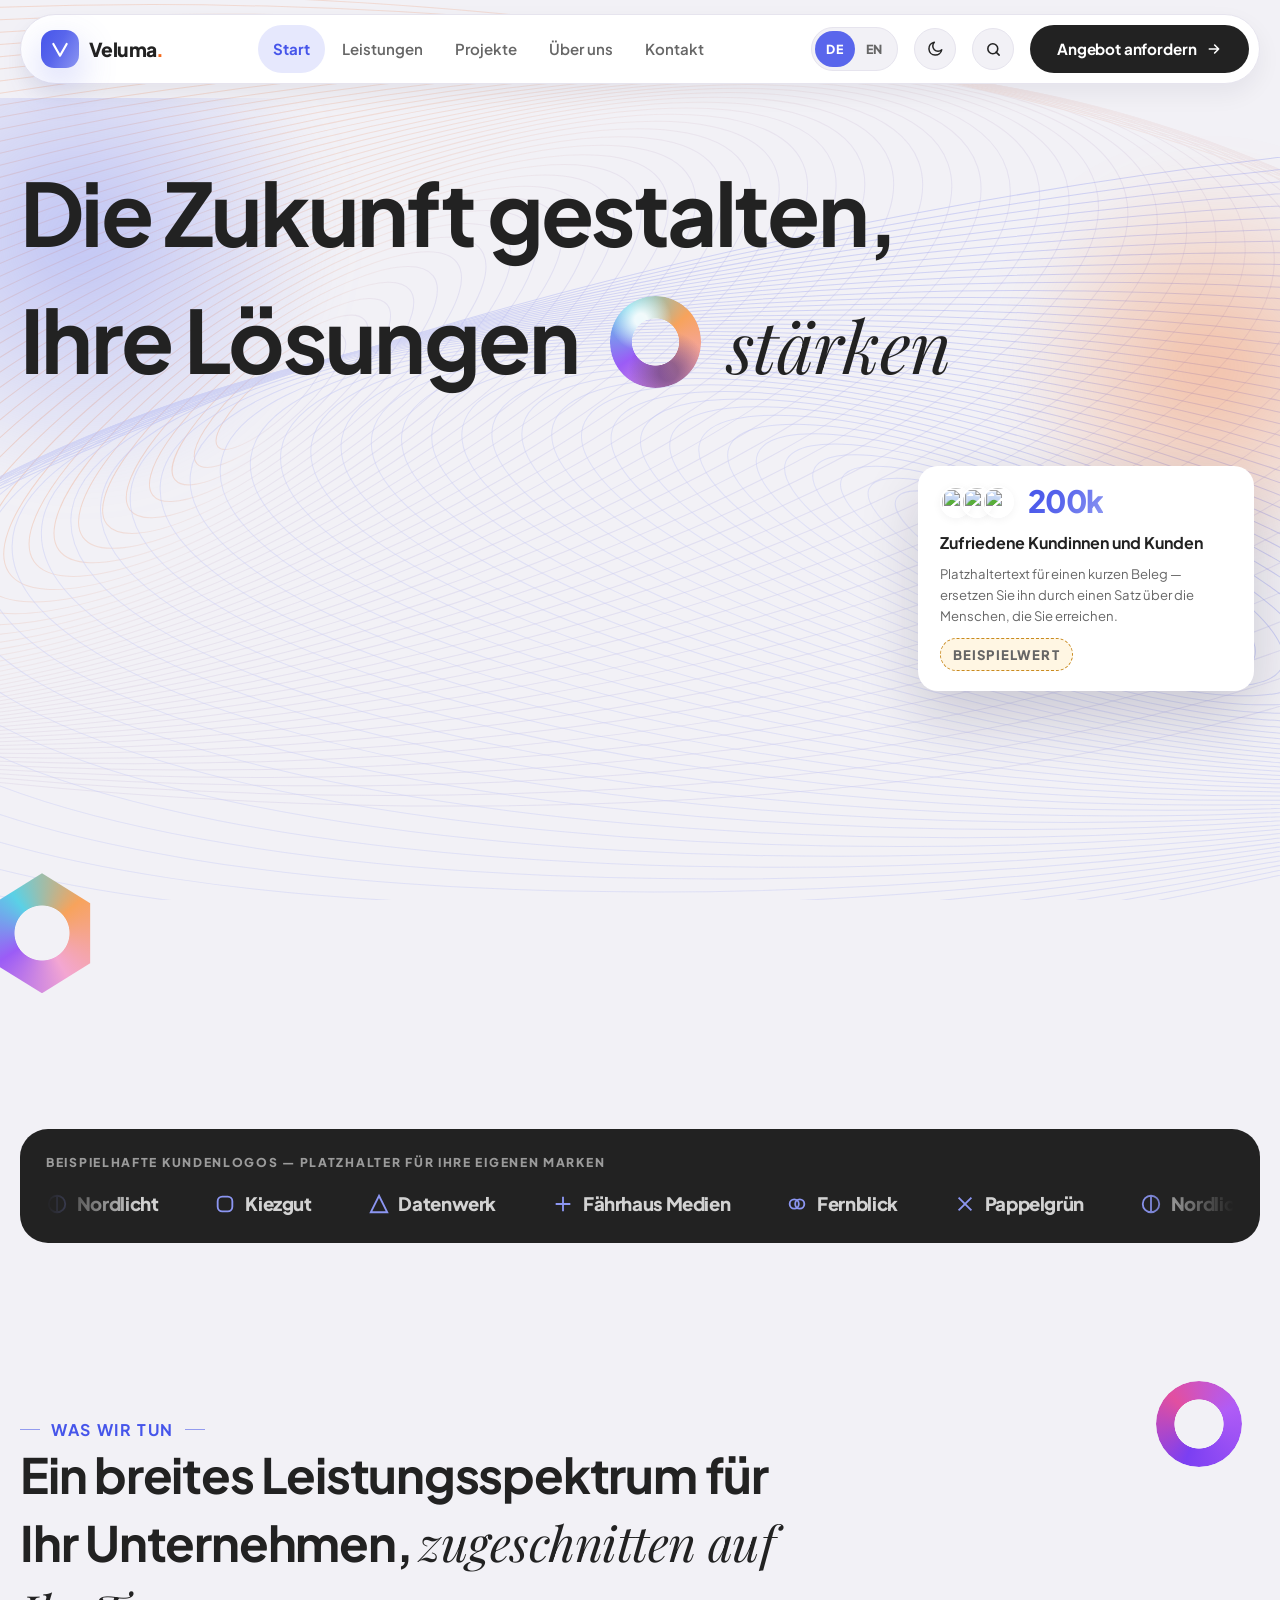
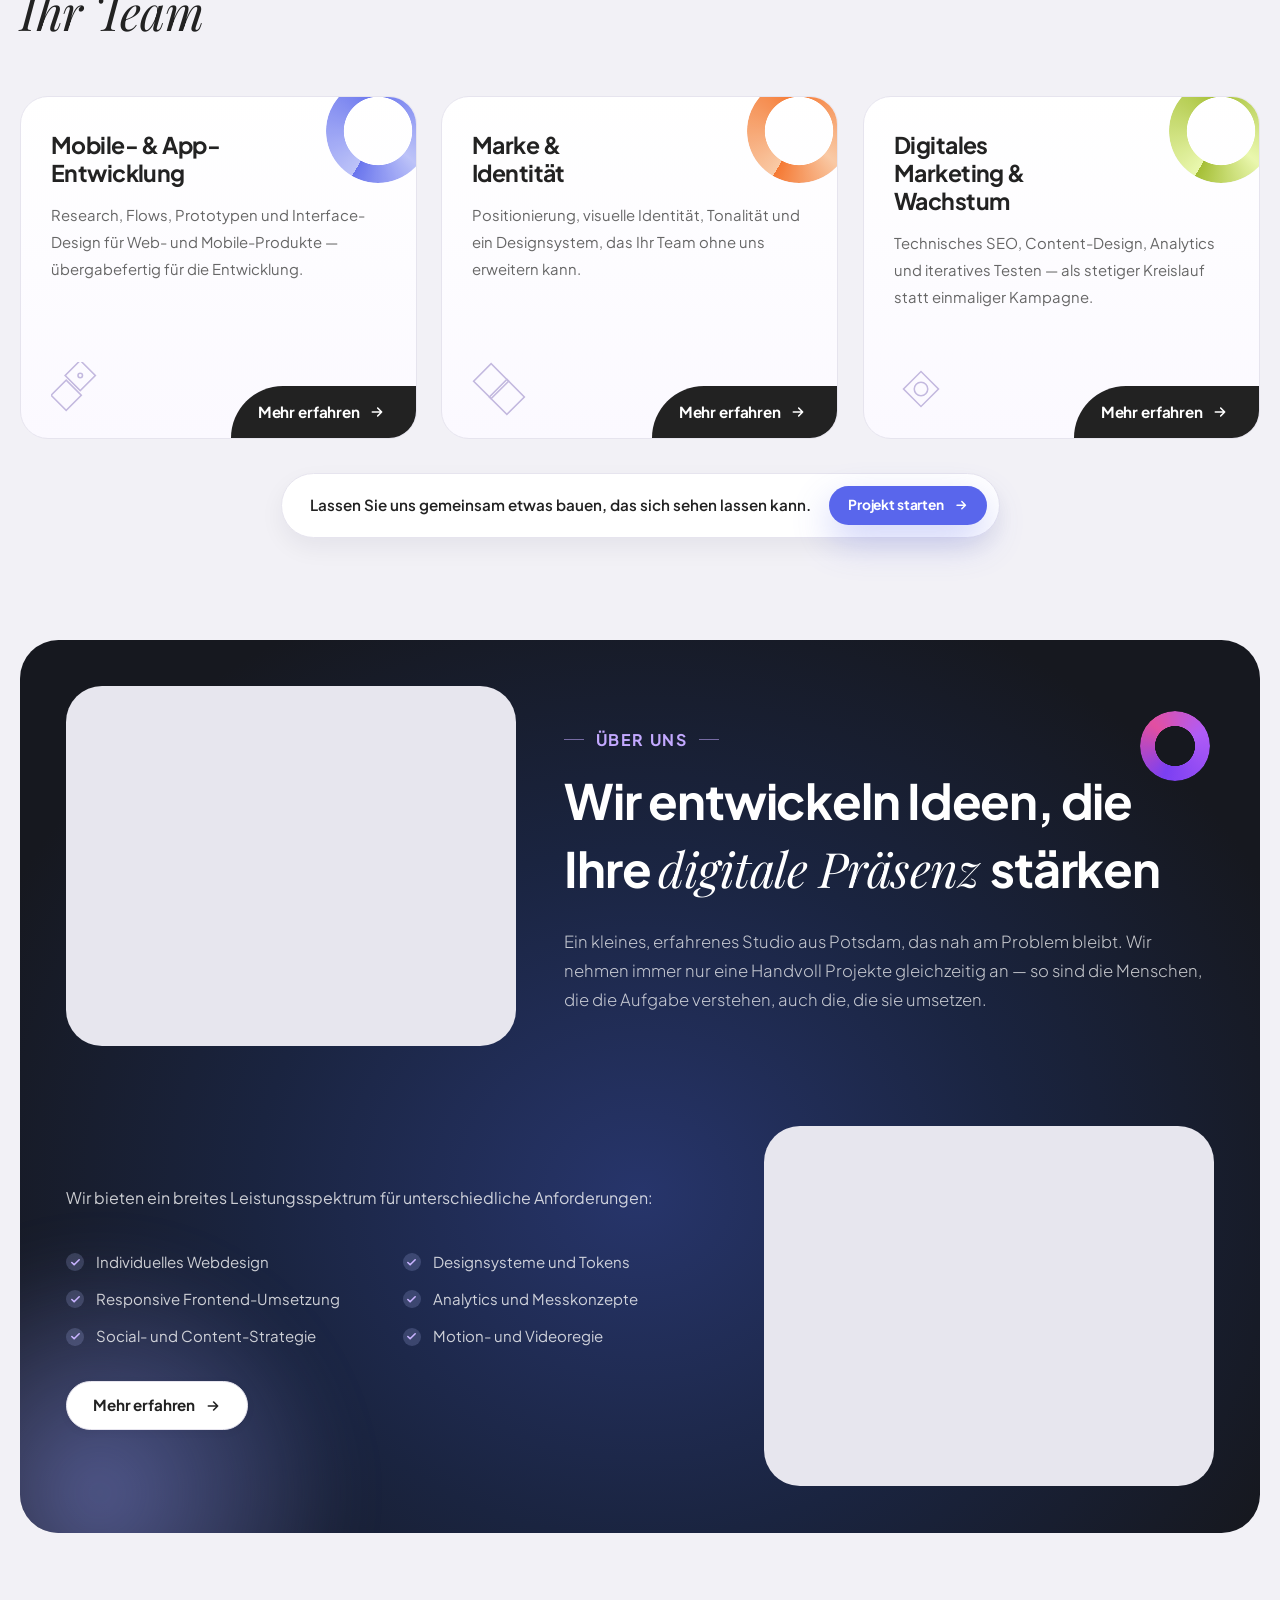
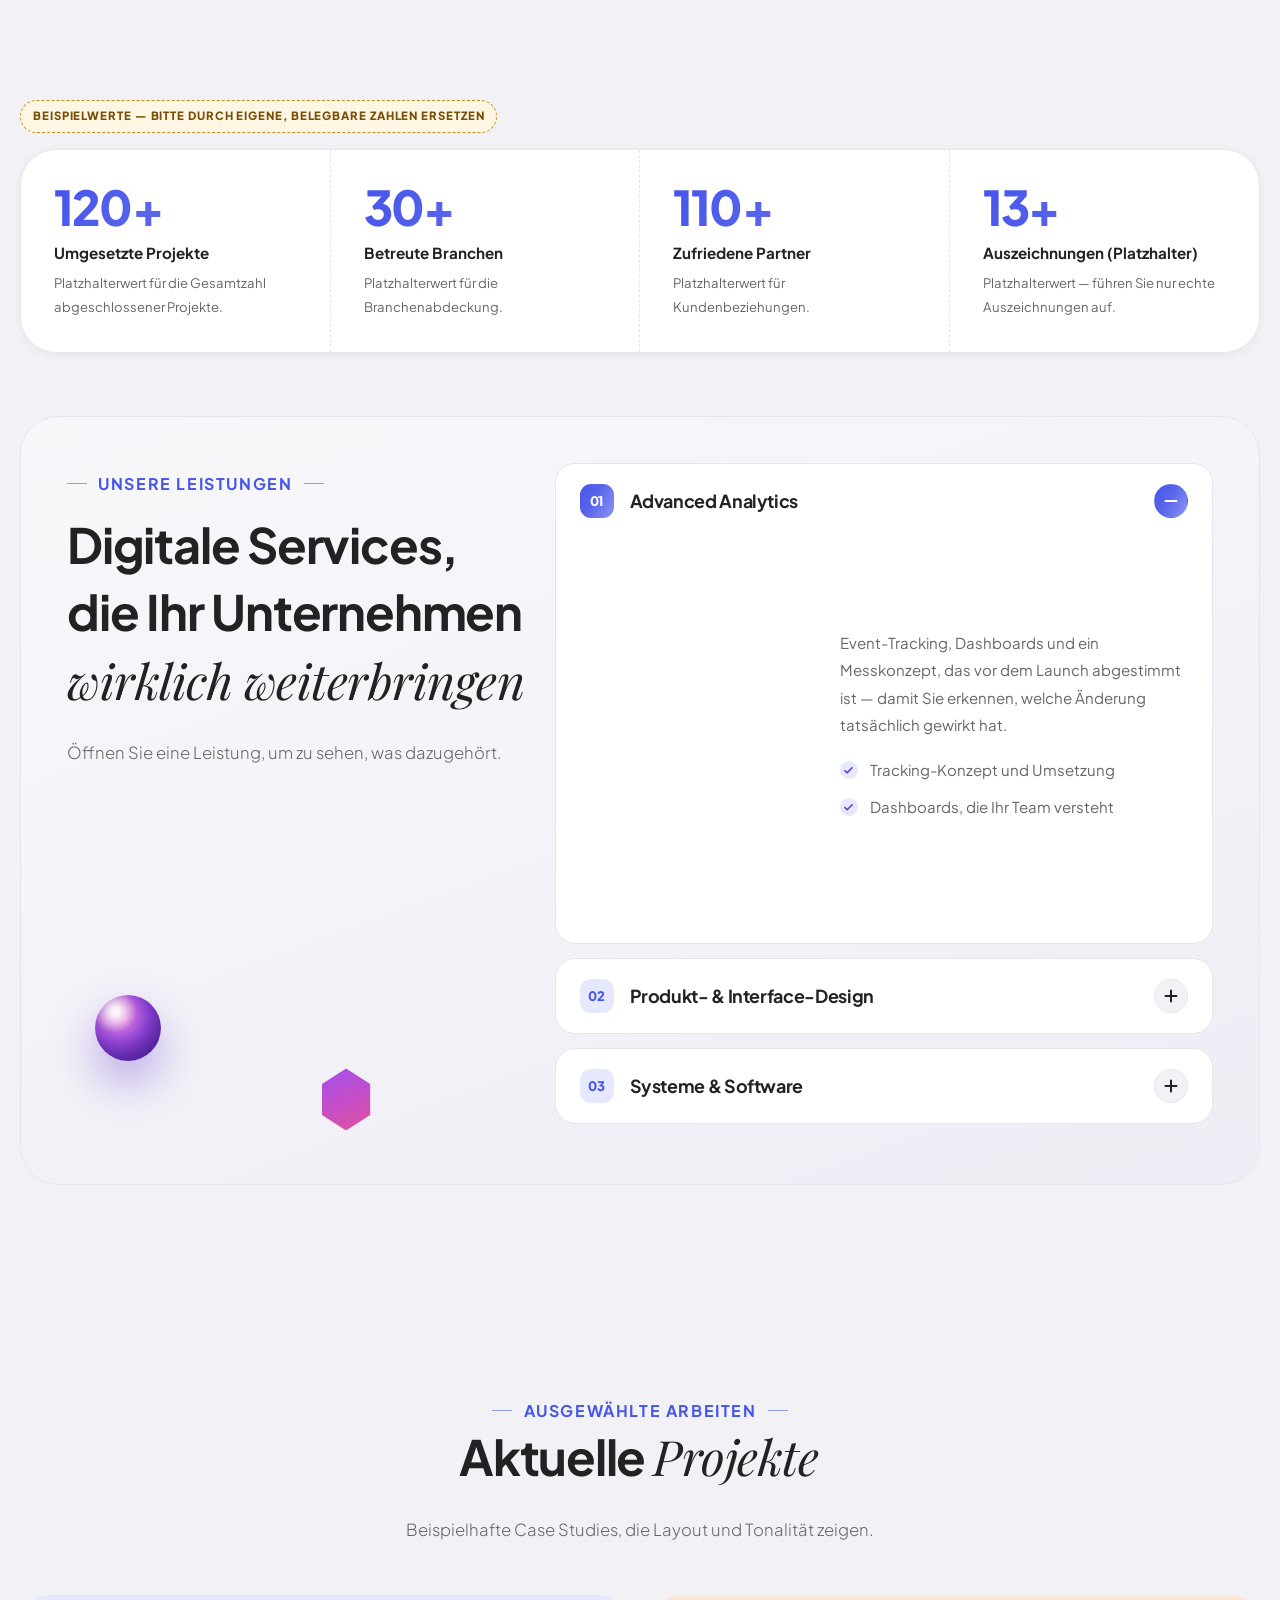
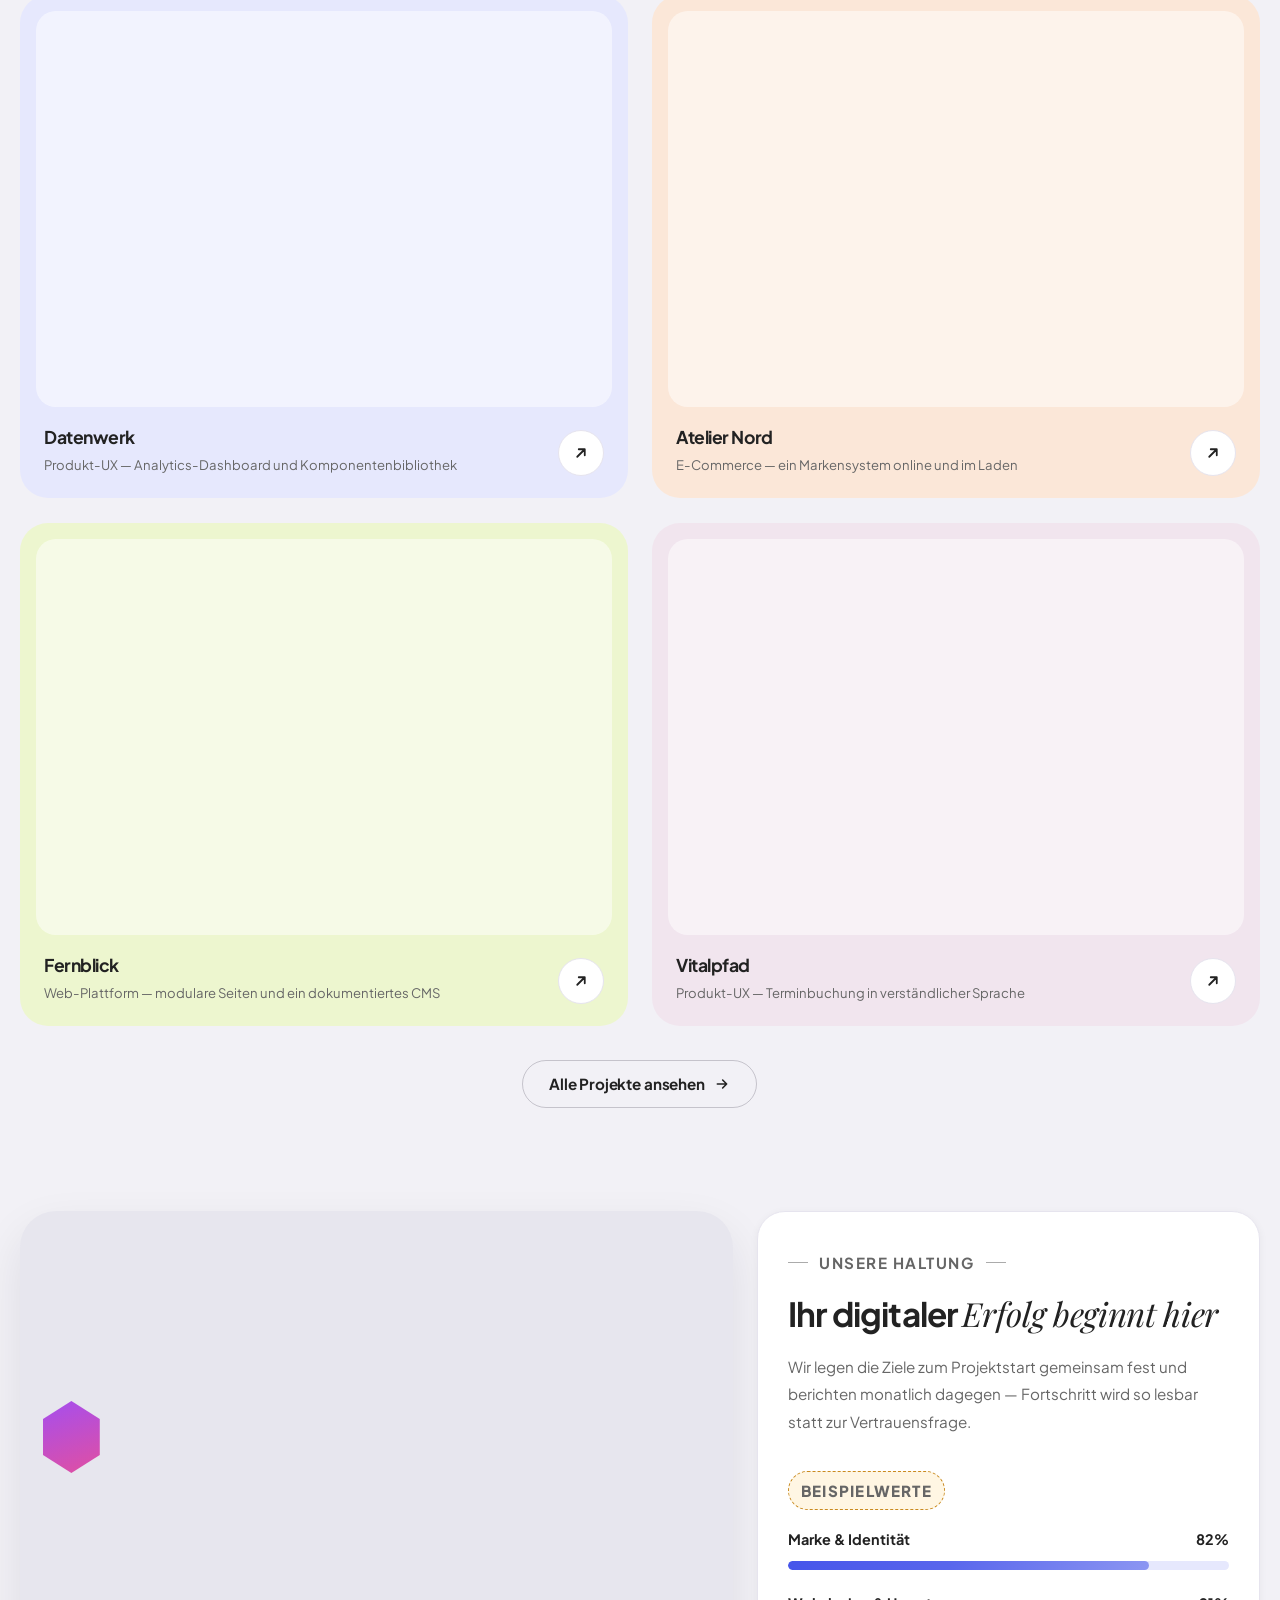
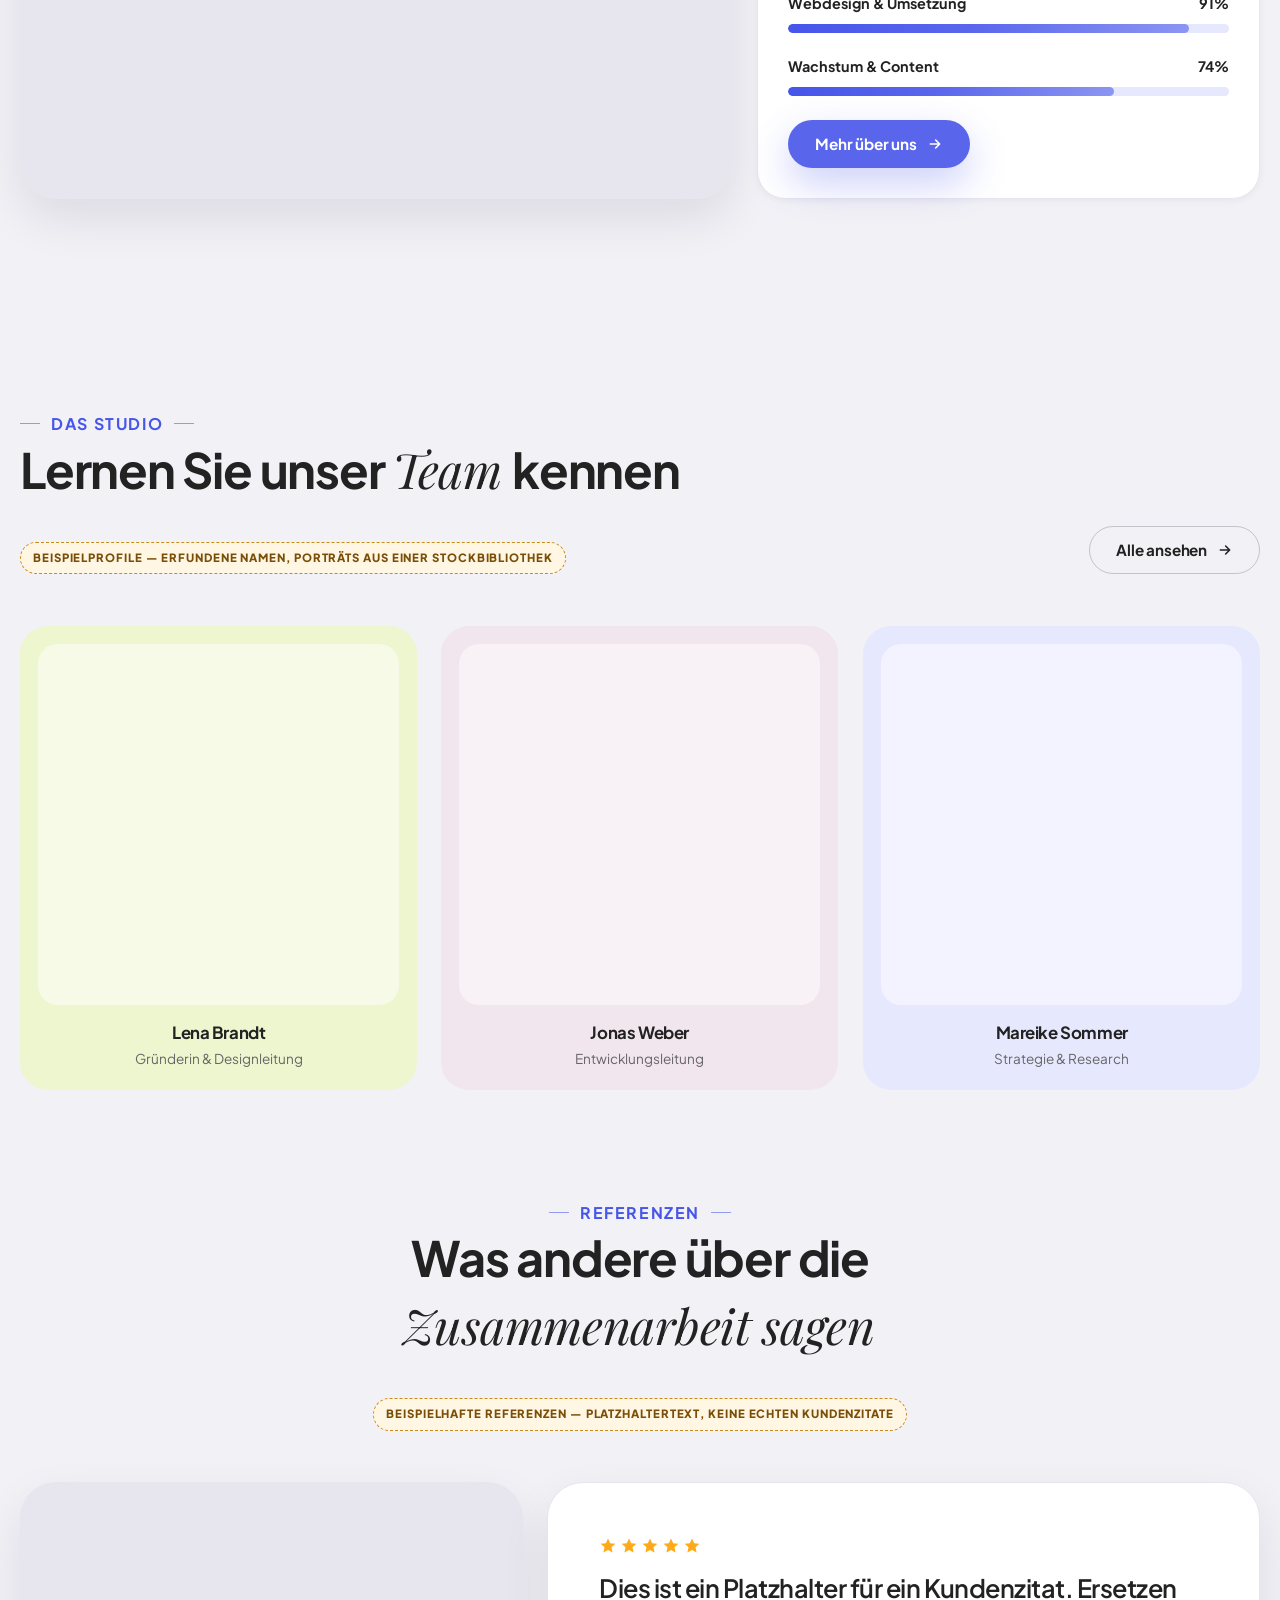
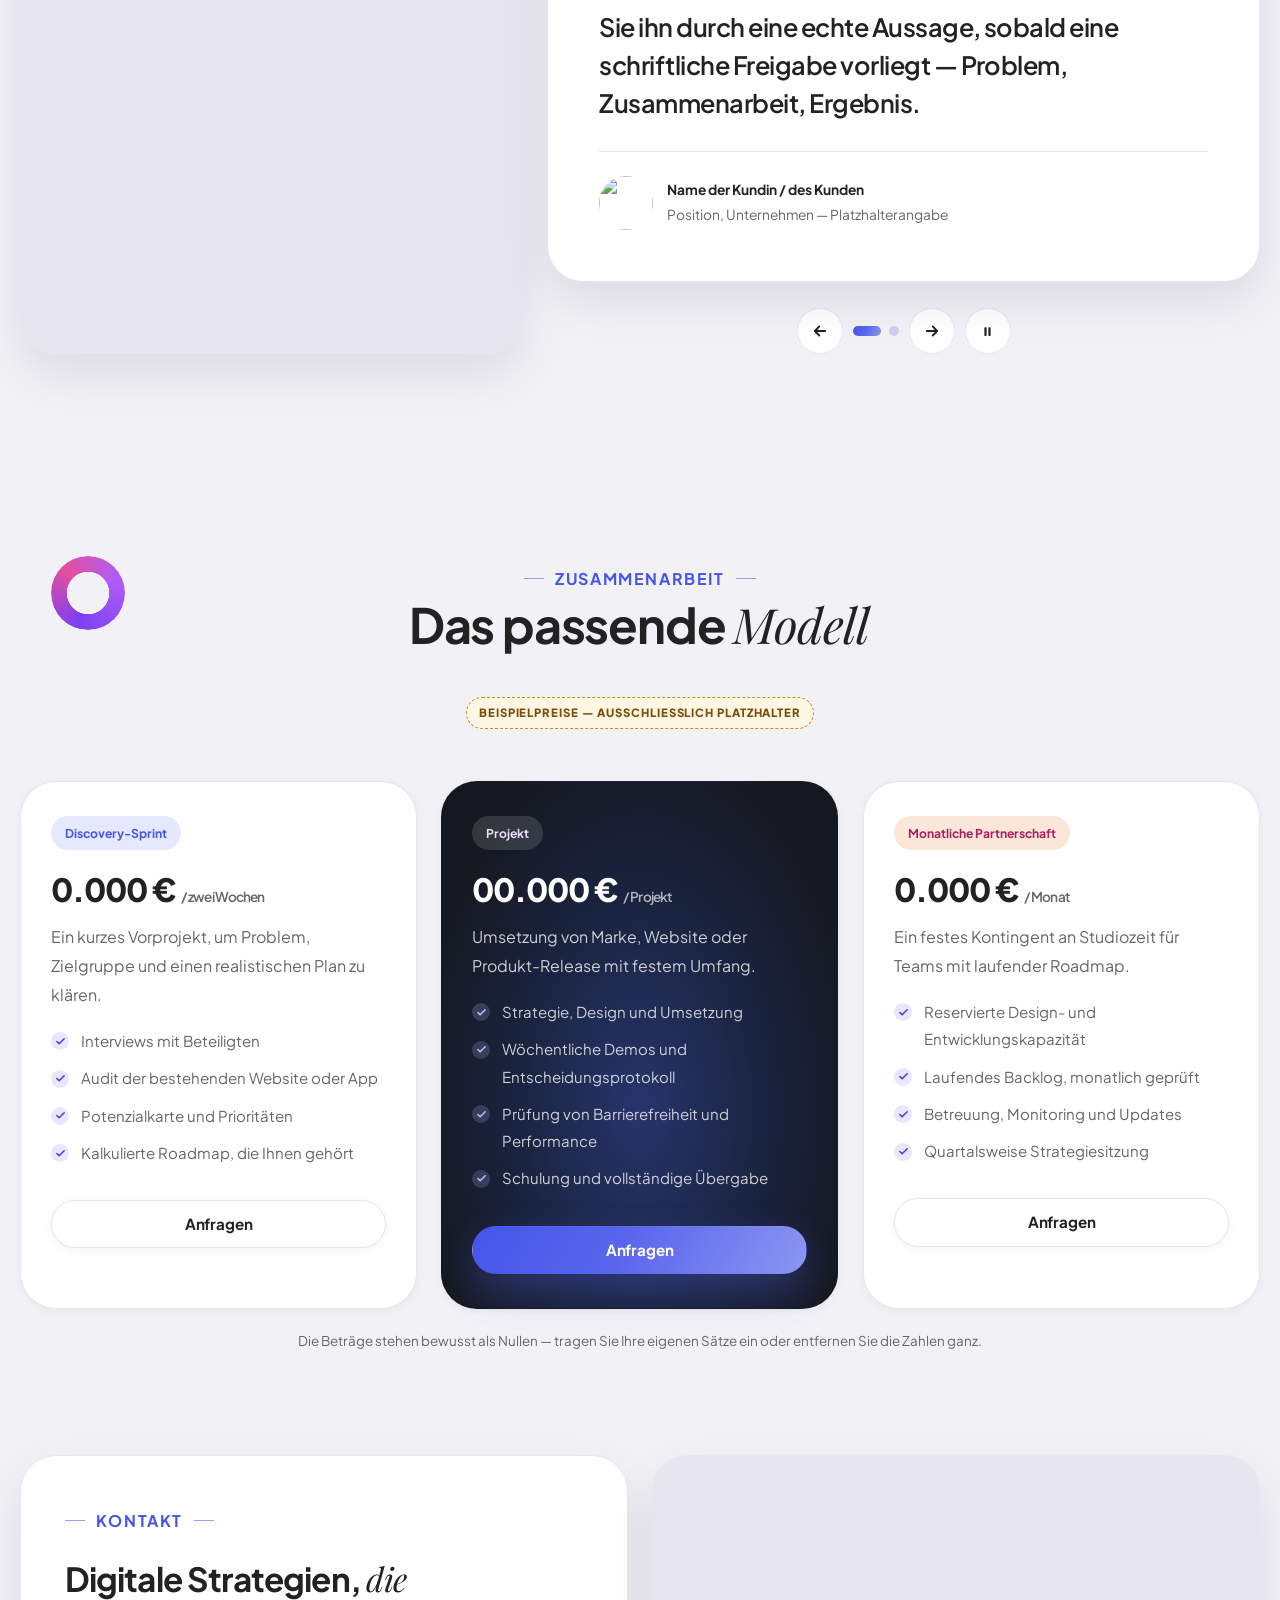
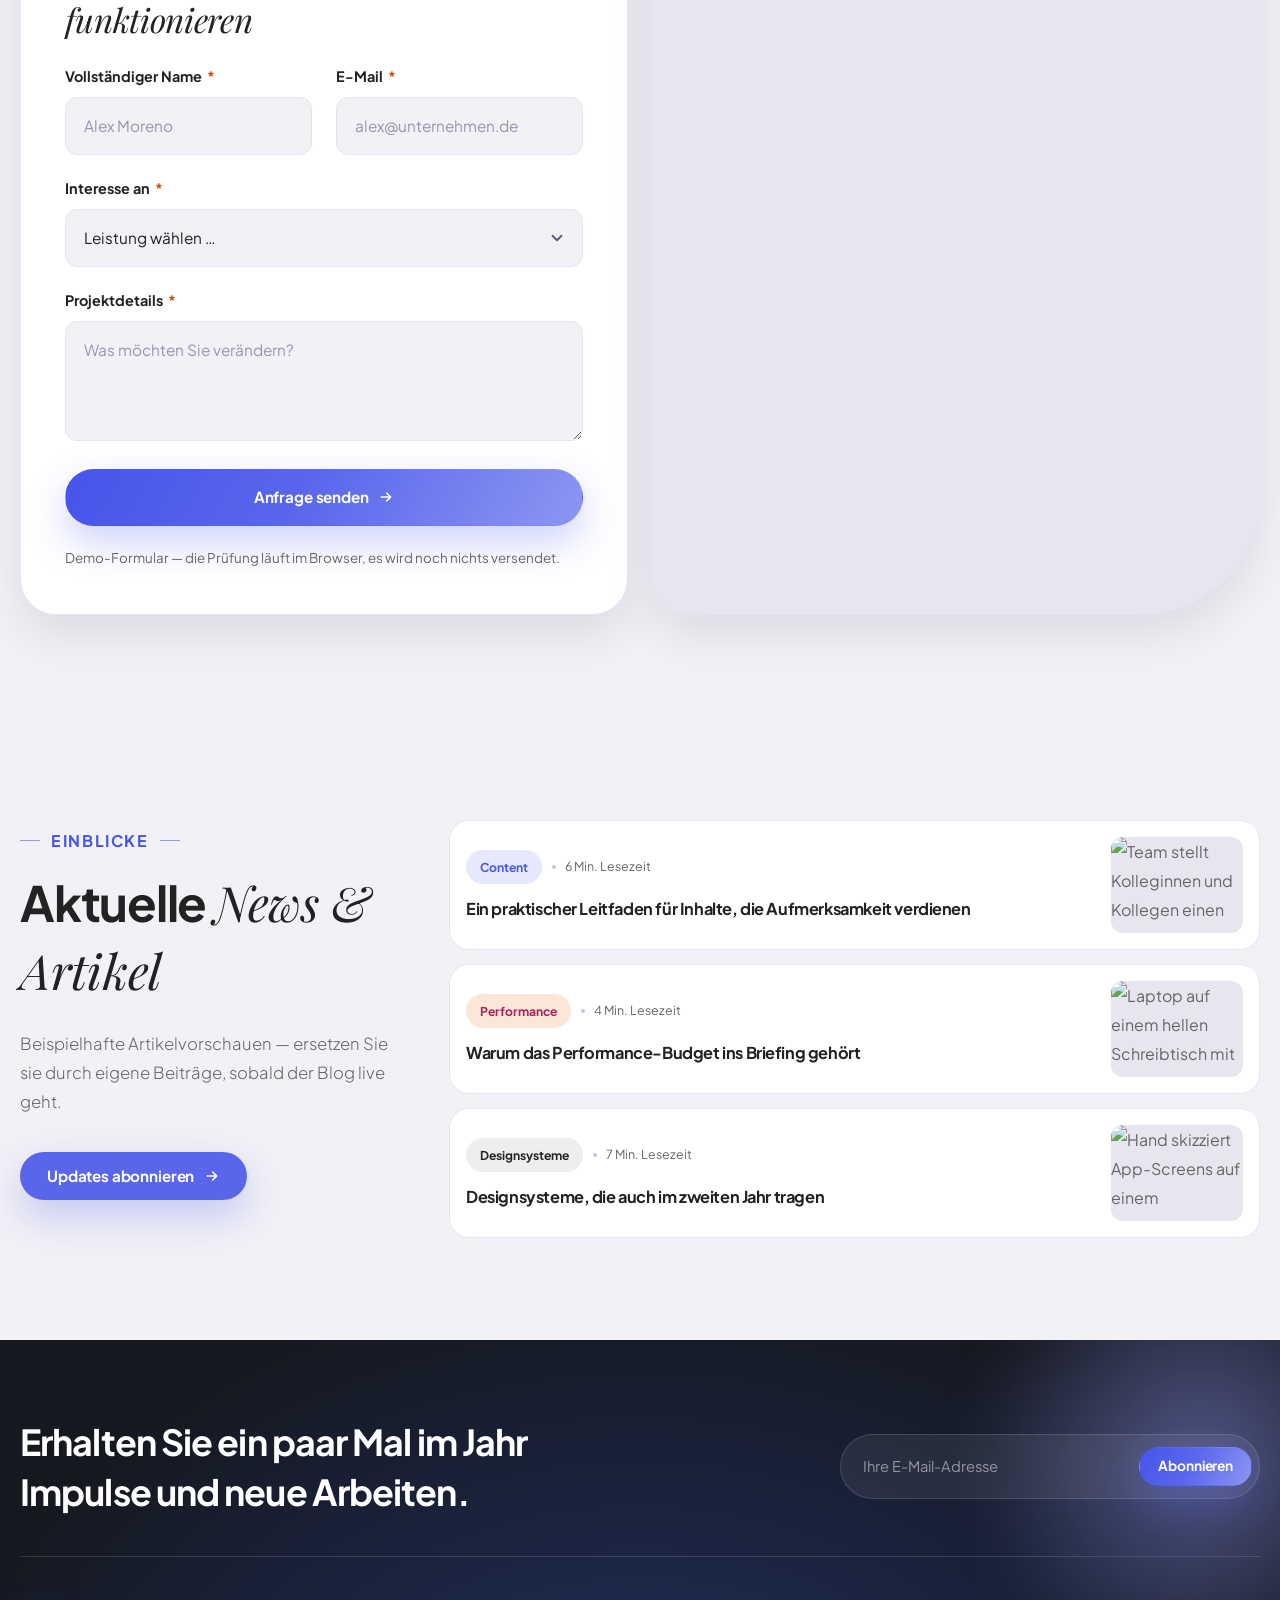
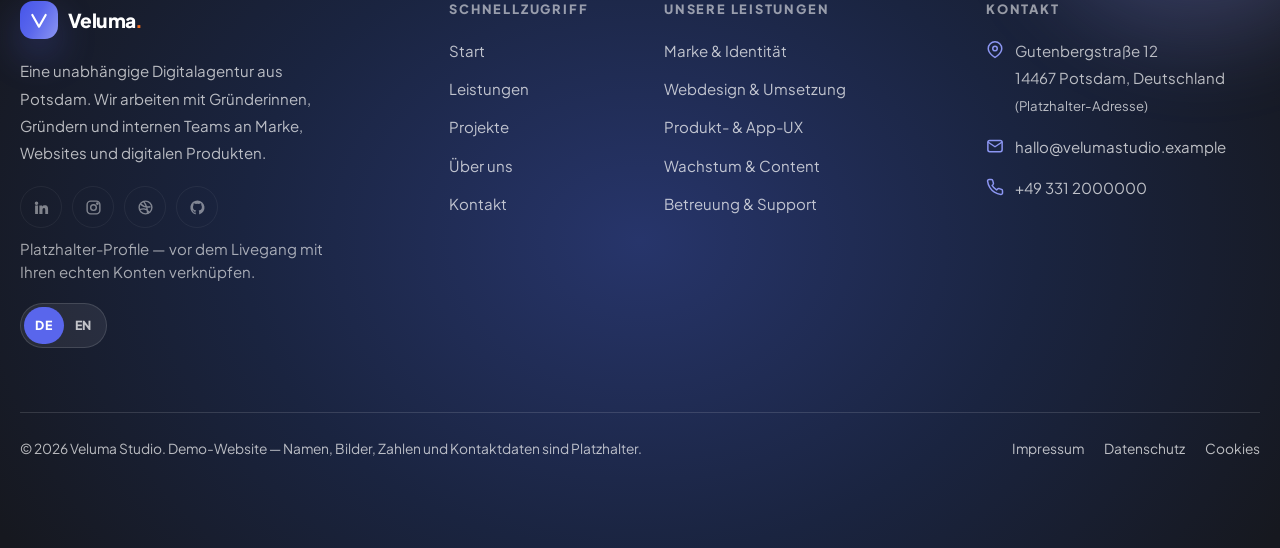
==== commit 4ee59dad: "Add a light/dark theme toggle The control sits in the header next to the DE/EN switch, on all eight " ====
--- a/index.html
+++ b/index.html
@@ -32,6 +32,20 @@
   <link href="https://fonts.googleapis.com/css2?family=Playfair+Display:ital,wght@1,400;1,500&family=Plus+Jakarta+Sans:wght@400;500;600;700;800&display=swap" rel="stylesheet">
   <link href="https://cdn.jsdelivr.net/npm/bootstrap@5.3.3/dist/css/bootstrap.min.css" rel="stylesheet" integrity="sha384-QWTKZyjpPEjISv5WaRU9OFeRpok6YctnYmDr5pNlyT2bRjXh0JMhjY6hW+ALEwIH" crossorigin="anonymous">
   <link rel="stylesheet" href="assets/css/styles.css">
+  <!-- Theme. Resolved and written to <html> before the first paint, so the page
+       never flashes the wrong colours. The control itself is in the header and
+       is wired up in main.js. -->
+  <script>
+    (function () {
+      var t = 'light';
+      try {
+        var s = localStorage.getItem('veluma-theme');
+        t = (s === 'dark' || s === 'light') ? s
+          : (window.matchMedia('(prefers-color-scheme: dark)').matches ? 'dark' : 'light');
+      } catch (e) { /* private mode, or no matchMedia */ }
+      document.documentElement.setAttribute('data-theme', t);
+    })();
+  </script>
   <link rel="icon" href="data:image/svg+xml,%3Csvg xmlns='http://www.w3.org/2000/svg' viewBox='0 0 100 100'%3E%3Crect width='100' height='100' rx='26' fill='%235966ec'/%3E%3Cpath d='M28 30l22 40 22-40' stroke='white' stroke-width='11' fill='none' stroke-linecap='round' stroke-linejoin='round'/%3E%3C/svg%3E">
   <link rel="icon" href="favicon.ico" sizes="32x32">
   <link rel="apple-touch-icon" href="assets/img/icon-180.png">
@@ -116,6 +130,11 @@
           <button type="button" data-lang-btn="de" aria-pressed="true" lang="de">DE</button>
           <button type="button" data-lang-btn="en" aria-pressed="false" lang="en">EN</button>
         </div>
+        <button class="theme-toggle" type="button" data-theme-toggle aria-pressed="false"
+                aria-label="Dunkelmodus" data-i18n-attr="aria-label:nav.theme">
+          <svg class="theme-toggle__moon" viewBox="0 0 24 24" fill="none" stroke="currentColor" stroke-width="2" stroke-linecap="round" stroke-linejoin="round" aria-hidden="true"><path d="M21 12.9A8.6 8.6 0 1 1 11.1 3a6.7 6.7 0 0 0 9.9 9.9z"/></svg>
+          <svg class="theme-toggle__sun" viewBox="0 0 24 24" fill="none" stroke="currentColor" stroke-width="2" stroke-linecap="round" stroke-linejoin="round" aria-hidden="true"><circle cx="12" cy="12" r="4.2"/><path d="M12 2.5v2.3M12 19.2v2.3M4.4 4.4l1.6 1.6M18 18l1.6 1.6M2.5 12h2.3M19.2 12h2.3M4.4 19.6l1.6-1.6M18 6l1.6-1.6"/></svg>
+        </button>
 
         <button class="nav-search" type="button" aria-label="Website durchsuchen" data-i18n-attr="aria-label:nav.search">
           <svg viewBox="0 0 24 24" fill="none" stroke="currentColor" stroke-width="2.2" stroke-linecap="round" stroke-linejoin="round" aria-hidden="true"><circle cx="11" cy="11" r="7"/><path d="M20 20l-4.3-4.3"/></svg>
--- a/assets/css/styles.css
+++ b/assets/css/styles.css
@@ -91,6 +91,70 @@
   --s-section: clamp(64px, 8vw, 118px);
   --shell: 1200px;
   --shell-wide: 1350px;
+
+  /* Semantic roles.
+     Every component above names one of these rather than a raw colour, which
+     is what makes the dark theme at the bottom of this file a list of values
+     and not a second stylesheet. Light is the authored baseline, so each role
+     starts at the value the component used to carry inline. */
+  color-scheme: light;
+
+  /* Surfaces */
+  --c-surface:       #ffffff;   /* cards, panels, the nav bar, the drawer */
+  --c-surface-soft:  linear-gradient(180deg, #ffffff 0%, #fbf9ff 100%);
+  --c-surface-hover: #f3f2fb;
+  --c-header-stuck:  rgba(244, 241, 253, .88);
+  --mesh-opacity:    .5;
+
+  /* Fills that invert with the theme. --c-on-ink is the only correct
+     foreground on an --c-ink fill: in dark mode --c-ink is near-white, so the
+     white that used to be written there would have vanished. */
+  --c-on-ink:        #ffffff;
+  --c-ink-tint:      rgba(20, 15, 38, .07);
+  --c-band:          var(--c-ink);   /* stays a dark band in both themes */
+  --c-border-strong: rgba(20, 15, 38, .2);
+  --c-line-hover:    #cfc4ef;
+
+  /* Brand as TEXT. A single purple cannot both carry white type (needs to be
+     dark) and be readable on a dark surface (needs to be light), so the fills
+     keep --c-purple / --c-purple-600 and the text roles live here. */
+  --c-link:          var(--c-purple);
+  --c-link-hover:    var(--c-purple-600);
+  --c-accent:        var(--c-purple-600);
+  --c-focus:         var(--c-purple);
+
+  /* Overlays sitting on photographs and tinted tiles */
+  --c-glass:         rgba(255, 255, 255, .92);
+  --c-glass-strong:  rgba(255, 255, 255, .94);
+  --c-inset:         rgba(255, 255, 255, .5);
+  --c-inset-strong:  rgba(255, 255, 255, .75);
+
+  /* Quiet decoration */
+  --c-faint:         #c9bfe4;   /* separators, card indices, meta dots */
+  --c-dash:          #d4c9f2;   /* dashed connectors, inactive slider dots */
+  --c-glyph:         #c3b9df;   /* decorative line glyphs */
+  --c-placeholder:   #9a92b5;
+  --c-icon-cream:    #b4761d;
+  --c-icon-mint:     #1c7a5c;
+  --c-tag-pink:      #ab1f5c;
+
+  /* Status */
+  --c-warn-bg:       #fff6e3;
+  --c-warn-line:     #c98a1f;
+  --c-warn-text:     #7a4e07;
+  --c-ok-bg:         #e9f8f1;
+  --c-ok-line:       #b6e6d1;
+  --c-ok-text:       #126646;
+  --c-err:           #c42b5f;
+  --c-err-bg:        #fff5f8;
+  --c-err-tint:      #fff0f5;
+  --c-err-line:      #f3c2d5;
+  --c-err-text:      #a81f50;
+
+  /* An inline SVG cannot read a custom property, so the two icons drawn as
+     data URIs are tokens in full. */
+  --select-caret: url("data:image/svg+xml,%3Csvg xmlns='http://www.w3.org/2000/svg' viewBox='0 0 24 24' fill='none' stroke='%235d5578' stroke-width='2.4' stroke-linecap='round' stroke-linejoin='round'%3E%3Cpolyline points='6 9 12 15 18 9'/%3E%3C/svg%3E");
+  --check-mark: url("data:image/svg+xml,%3Csvg xmlns='http://www.w3.org/2000/svg' viewBox='0 0 24 24' fill='none' stroke='%236333e8' stroke-width='3.5' stroke-linecap='round' stroke-linejoin='round'%3E%3Cpolyline points='20 6 9 17 4 12'/%3E%3C/svg%3E");
 }
 
 /* ---------- 02. Base & typography ---------------------------------------- */
@@ -138,11 +202,11 @@
 p:last-child { margin-bottom: 0; }
 
 a {
-  color: var(--c-purple);
+  color: var(--c-link);
   text-decoration: none;
   transition: color var(--t), opacity var(--t);
 }
-a:hover { color: var(--c-purple-600); }
+a:hover { color: var(--c-link-hover); }
 
 img { max-width: 100%; display: block; }
 
@@ -165,7 +229,7 @@
   inset: 0;
   z-index: -1;
   background: url("../img/mesh.svg") center top / cover no-repeat;
-  opacity: .5;
+  opacity: var(--mesh-opacity);
   pointer-events: none;
 }
 
@@ -192,7 +256,7 @@
 
 /* Focus states — visible on light and dark surfaces */
 :focus-visible {
-  outline: 3px solid var(--c-purple);
+  outline: 3px solid var(--c-focus);
   outline-offset: 3px;
   border-radius: 6px;
 }
@@ -209,13 +273,13 @@
   top: -90px;
   z-index: 2000;
   background: var(--c-ink);
-  color: #fff;
+  color: var(--c-on-ink);
   padding: 12px 20px;
   border-radius: var(--r-pill);
   font-weight: 700;
   transition: top .2s ease;
 }
-.skip-link:focus { top: 16px; color: #fff; }
+.skip-link:focus { top: 16px; color: var(--c-on-ink); }
 
 .visually-hidden {
   position: absolute !important;
@@ -254,7 +318,7 @@
 .section--dark h4 { color: #fff; }
 .section--dark .lead { color: rgba(255, 255, 255, .74); }
 
-.section--white { background: var(--c-white); }
+.section--white { background: var(--c-surface); }
 .section--lav { background: var(--c-lav); }
 .section--soft { background: var(--g-soft); }
 
@@ -341,7 +405,7 @@
 /* ---------- 05. Buttons & pills ------------------------------------------ */
 .btn {
   --btn-bg: var(--c-ink);
-  --btn-fg: #fff;
+  --btn-fg: var(--c-on-ink);
   display: inline-flex;
   align-items: center;
   justify-content: center;
@@ -399,22 +463,22 @@
 }
 
 .btn--light {
-  --btn-bg: #fff;
+  --btn-bg: var(--c-surface);
   --btn-fg: var(--c-ink);
   border-color: var(--c-line);
   box-shadow: var(--sh-xs);
 }
 .btn--light:hover,
 .btn--light:focus-visible {
-  --btn-bg: #f3f2fb;
-  --btn-fg: var(--c-purple-600);
+  --btn-bg: var(--c-surface-hover);
+  --btn-fg: var(--c-accent);
   border-color: var(--c-purple);
 }
 
 .btn--ghost {
   --btn-bg: transparent;
   --btn-fg: var(--c-ink);
-  border-color: rgba(20, 15, 38, .2);
+  border-color: var(--c-border-strong);
 }
 .btn--ghost:hover,
 .btn--ghost:focus-visible {
@@ -431,7 +495,7 @@
 .btn--ghost-light:hover,
 .btn--ghost-light:focus-visible {
   --btn-bg: #fff;
-  --btn-fg: var(--c-ink);
+  --btn-fg: #16181f;
   border-color: #fff;
 }
 
@@ -453,7 +517,7 @@
   height: 46px;
   border-radius: 50%;
   border: 1px solid var(--c-line);
-  background: #fff;
+  background: var(--c-surface);
   color: var(--c-ink);
   flex: none;
   transition: background-color var(--t), color var(--t), transform var(--t), border-color var(--t);
@@ -466,9 +530,9 @@
   gap: .5rem;
   padding: 7px 16px 7px 12px;
   border-radius: var(--r-pill);
-  background: var(--c-white);
+  background: var(--c-surface);
   border: 1px solid var(--c-line);
-  color: var(--c-purple-600);
+  color: var(--c-accent);
   font-size: .75rem;
   font-weight: 800;
   letter-spacing: .14em;
@@ -498,9 +562,9 @@
   gap: .45rem;
   padding: 5px 12px;
   border-radius: var(--r-pill);
-  background: #fff6e3;
-  border: 1px dashed #c98a1f;
-  color: #7a4e07;
+  background: var(--c-warn-bg);
+  border: 1px dashed var(--c-warn-line);
+  color: var(--c-warn-text);
   font-size: .71rem;
   font-weight: 800;
   letter-spacing: .08em;
@@ -526,12 +590,12 @@
   padding: 6px 14px;
   border-radius: var(--r-pill);
   background: var(--c-purple-100);
-  color: var(--c-purple-600);
+  color: var(--c-accent);
   font-size: .76rem;
   font-weight: 700;
 }
-.tag--pink { background: var(--c-pink-100); color: #ab1f5c; }
-.tag--ink  { background: rgba(20, 15, 38, .07); color: var(--c-ink); }
+.tag--pink { background: var(--c-pink-100); color: var(--c-tag-pink); }
+.tag--ink  { background: var(--c-ink-tint); color: var(--c-ink); }
 .tag--light { background: rgba(255, 255, 255, .13); color: #e9e0ff; }
 
 /* ---------- 06. Header / navigation -------------------------------------- */
@@ -543,7 +607,7 @@
   transition: background .3s ease, box-shadow .3s ease, padding .3s ease;
 }
 .site-header.is-stuck {
-  background: rgba(244, 241, 253, .88);
+  background: var(--c-header-stuck);
   -webkit-backdrop-filter: blur(14px);
   backdrop-filter: blur(14px);
   box-shadow: 0 1px 0 var(--c-line);
@@ -556,7 +620,7 @@
   align-items: center;
   gap: 18px;
   padding: 10px 10px 10px 20px;
-  background: var(--c-white);
+  background: var(--c-surface);
   border: 1px solid var(--c-line);
   border-radius: var(--r-pill);
   box-shadow: var(--sh-sm);
@@ -619,7 +683,7 @@
 .nav-link:focus-visible { background: var(--c-lav-deep); color: var(--c-ink); }
 .nav-link[aria-current="page"] {
   background: var(--c-purple-100);
-  color: var(--c-purple-600);
+  color: var(--c-accent);
   font-weight: 700;
 }
 .nav-link[aria-current="page"]:hover,
@@ -671,7 +735,7 @@
   color: var(--c-ink);
   white-space: nowrap;
 }
-.nav-phone svg { width: 16px; height: 16px; color: var(--c-purple); flex: none; }
+.nav-phone svg { width: 16px; height: 16px; color: var(--c-link); flex: none; }
 
 .nav-backdrop {
   position: fixed;
@@ -734,7 +798,7 @@
   width: 46px;
   height: 46px;
   border-radius: 50%;
-  border: 3px solid #fff;
+  border: 3px solid var(--c-surface);
   object-fit: cover;
   margin-left: -14px;
   box-shadow: var(--sh-xs);
@@ -771,7 +835,7 @@
 
 .float-card {
   position: absolute;
-  background: #fff;
+  background: var(--c-surface);
   border-radius: var(--r-md);
   padding: 15px 17px;
   box-shadow: var(--sh-lg);
@@ -789,7 +853,7 @@
   border-radius: 14px;
   display: grid; place-items: center;
   background: var(--c-purple-100);
-  color: var(--c-purple);
+  color: var(--c-accent);
   flex: none;
 }
 .float-card__icon svg { width: 20px; height: 20px; }
@@ -821,7 +885,7 @@
   margin-bottom: 18px;
   max-width: 17ch;
 }
-.page-hero .accent-serif { color: var(--c-purple-600); }
+.page-hero .accent-serif { color: var(--c-accent); }
 .page-hero p,
 .page-hero .lead {
   max-width: 560px;
@@ -831,10 +895,10 @@
   line-height: 28px;
   letter-spacing: .01em;
 }
-.page-hero .label { color: var(--c-purple-600); }
+.page-hero .label { color: var(--c-accent); }
 /* `.page-hero p` out-ranks `.sample-tag`, so the badge has to be told its own
    colour back. #7a4e07 on #fff6e3 is 7.4:1. */
-.page-hero .sample-tag { color: #7a4e07; margin-inline: 0; }
+.page-hero .sample-tag { color: var(--c-warn-text); margin-inline: 0; }
 
 /* The cover photograph in the home page banner's clothes: same radius family
    and wide crop, without the notch (there is no stat card to make room for). */
@@ -868,16 +932,16 @@
   color: var(--c-muted);
 }
 .breadcrumb-x li { display: flex; align-items: center; gap: .5rem; }
-.breadcrumb-x li + li::before { content: "/"; color: #c9bfe4; }
+.breadcrumb-x li + li::before { content: "/"; color: var(--c-faint); }
 .breadcrumb-x a { color: var(--c-muted); font-weight: 600; }
-.breadcrumb-x a:hover { color: var(--c-purple); }
+.breadcrumb-x a:hover { color: var(--c-link); }
 .breadcrumb-x [aria-current="page"] { color: var(--c-ink); font-weight: 700; }
 
 /* ---------- 08. Cards ----------------------------------------------------- */
 .card-x {
   position: relative;
   height: 100%;
-  background: #fff;
+  background: var(--c-surface);
   border: 1px solid var(--c-line);
   border-radius: var(--r-lg);
   padding: 30px;
@@ -905,15 +969,15 @@
   display: grid;
   place-items: center;
   background: var(--c-purple-100);
-  color: var(--c-purple);
+  color: var(--c-accent);
   margin-bottom: 22px;
   transition: background .28s ease, color .28s ease;
 }
 .card-icon svg { width: 27px; height: 27px; }
 .card-x:hover .card-icon { background: var(--g-brand); color: #fff; }
 .card-icon--pink { background: var(--c-pink-100); color: var(--c-pink); }
-.card-icon--cream { background: var(--c-cream); color: #b4761d; }
-.card-icon--mint { background: var(--c-mint); color: #1c7a5c; }
+.card-icon--cream { background: var(--c-cream); color: var(--c-icon-cream); }
+.card-icon--mint { background: var(--c-mint); color: var(--c-icon-mint); }
 .card-x--dark .card-icon { background: rgba(255, 255, 255, .1); color: #b6bdf8; }
 
 .card-x h3 { font-size: 1.28rem; margin-bottom: .55rem; }
@@ -931,7 +995,7 @@
 }
 .card-x--dark .card-link { color: #fff; }
 .card-link svg { width: 16px; height: 16px; transition: transform .22s ease; }
-.card-link:hover { color: var(--c-purple); }
+.card-link:hover { color: var(--c-link); }
 .card-x--dark .card-link:hover { color: #b6bdf8; }
 .card-link:hover svg { transform: translateX(4px); }
 
@@ -942,7 +1006,7 @@
   font-size: .8rem;
   font-weight: 800;
   letter-spacing: .1em;
-  color: #c9bfe4;
+  color: var(--c-faint);
 }
 
 /* Feature list inside cards */
@@ -961,7 +1025,7 @@
   width: 18px;
   height: 18px;
   border-radius: 50%;
-  background: var(--c-purple-100) url("data:image/svg+xml,%3Csvg xmlns='http://www.w3.org/2000/svg' viewBox='0 0 24 24' fill='none' stroke='%236333e8' stroke-width='3.5' stroke-linecap='round' stroke-linejoin='round'%3E%3Cpolyline points='20 6 9 17 4 12'/%3E%3C/svg%3E") center / 11px no-repeat;
+  background: var(--c-purple-100) var(--check-mark) center / 11px no-repeat;
 }
 .section--dark .check-list li::before {
   background-color: rgba(182, 189, 248, .2);
@@ -975,7 +1039,7 @@
   height: 100%;
   border-radius: var(--r-lg);
   overflow: hidden;
-  background: #fff;
+  background: var(--c-surface);
   border: 1px solid var(--c-line);
   box-shadow: var(--sh-xs);
   transition: transform .3s ease, box-shadow .3s ease;
@@ -1009,7 +1073,7 @@
   left: 18px;
   top: 18px;
   z-index: 2;
-  background: rgba(255, 255, 255, .92);
+  background: var(--c-glass);
   -webkit-backdrop-filter: blur(6px);
   backdrop-filter: blur(6px);
 }
@@ -1019,7 +1083,7 @@
   display: flex;
   flex-direction: column;
   height: 100%;
-  background: #fff;
+  background: var(--c-surface);
   border: 1px solid var(--c-line);
   border-radius: var(--r-lg);
   overflow: hidden;
@@ -1040,10 +1104,10 @@
   color: var(--c-muted);
   margin-bottom: 14px;
 }
-.post-card__meta .dot { width: 4px; height: 4px; border-radius: 50%; background: #c9bfe4; }
+.post-card__meta .dot { width: 4px; height: 4px; border-radius: 50%; background: var(--c-faint); }
 .post-card h3 { font-size: 1.14rem; line-height: 1.35; margin-bottom: .5rem; }
 .post-card h3 a { color: inherit; }
-.post-card h3 a:hover { color: var(--c-purple); }
+.post-card h3 a:hover { color: var(--c-link); }
 .post-card p { font-size: .92rem; color: var(--c-muted); }
 .post-card .card-link { margin-top: auto; padding-top: 16px; }
 
@@ -1052,7 +1116,7 @@
   position: relative;
   padding: 30px 26px;
   border-radius: var(--r-lg);
-  background: #fff;
+  background: var(--c-surface);
   border: 1px solid var(--c-line);
   height: 100%;
   transition: transform .28s ease, box-shadow .28s ease;
@@ -1086,7 +1150,7 @@
   font-weight: 700;
   letter-spacing: .04em;
   text-transform: uppercase;
-  color: var(--c-purple-600);
+  color: var(--c-accent);
   margin-bottom: .35rem;
 }
 .team-card__line {
@@ -1107,7 +1171,7 @@
   width: 34px;
   height: 34px;
   border-radius: 50%;
-  background: rgba(255, 255, 255, .75);
+  background: var(--c-inset-strong);
   color: var(--c-ink);
   transition: background-color var(--t), color var(--t), transform var(--t);
 }
@@ -1126,7 +1190,7 @@
   position: relative;
   border-radius: var(--r-lg);
   overflow: hidden;
-  background: #fff;
+  background: var(--c-surface);
   border: 1px solid var(--c-line);
   height: 100%;
   transition: transform .28s ease, box-shadow .28s ease;
@@ -1142,7 +1206,7 @@
 .logo-strip {
   position: relative;
   border-radius: var(--r-lg);
-  background: var(--c-ink);
+  background: var(--c-band);
   color: #fff;
   padding: 22px 26px;
   overflow: hidden;
@@ -1207,7 +1271,7 @@
   position: absolute;
   left: 18px;
   bottom: 18px;
-  background: rgba(255, 255, 255, .94);
+  background: var(--c-glass-strong);
   -webkit-backdrop-filter: blur(8px);
   backdrop-filter: blur(8px);
   border-radius: var(--r-md);
@@ -1224,7 +1288,7 @@
   height: 100%;
   padding: 32px 28px;
   border-radius: var(--r-lg);
-  background: #fff;
+  background: var(--c-surface);
   border: 1px solid var(--c-line);
   transition: transform .28s ease, box-shadow .28s ease;
 }
@@ -1250,13 +1314,13 @@
   right: -14px;
   width: 28px;
   height: 2px;
-  background: repeating-linear-gradient(90deg, #d4c9f2 0 6px, transparent 6px 12px);
+  background: repeating-linear-gradient(90deg, var(--c-dash) 0 6px, transparent 6px 12px);
 }
 
 /* Testimonial */
 .quote-card {
   position: relative;
-  background: #fff;
+  background: var(--c-surface);
   border-radius: var(--r-xl);
   padding: clamp(32px, 4vw, 52px);
   box-shadow: var(--sh-md);
@@ -1266,7 +1330,7 @@
   font-family: var(--f-serif);
   font-size: 5rem;
   line-height: .7;
-  color: var(--c-purple);
+  color: var(--c-link);
   opacity: .25;
   display: block;
   margin-bottom: .2rem;
@@ -1316,7 +1380,7 @@
   padding: 0;
   border: 0;
   border-radius: 50%;
-  background: #d4c9f2;
+  background: var(--c-dash);
   cursor: pointer;
   transition: width .25s ease, background .25s ease;
 }
@@ -1359,7 +1423,7 @@
 /* Highlight / contact info cards */
 .info-card {
   height: 100%;
-  background: #fff;
+  background: var(--c-surface);
   border: 1px solid var(--c-line);
   border-radius: var(--r-lg);
   padding: 28px;
@@ -1373,7 +1437,7 @@
 .plan {
   position: relative;
   height: 100%;
-  background: #fff;
+  background: var(--c-surface);
   border: 1px solid var(--c-line);
   border-radius: var(--r-xl);
   padding: 34px 30px;
@@ -1411,7 +1475,7 @@
   top: 8px;
   bottom: 8px;
   width: 2px;
-  background: repeating-linear-gradient(180deg, #d4c9f2 0 6px, transparent 6px 12px);
+  background: repeating-linear-gradient(180deg, var(--c-dash) 0 6px, transparent 6px 12px);
 }
 .timeline li { position: relative; padding: 0 0 30px 44px; }
 .timeline li:last-child { padding-bottom: 0; }
@@ -1423,7 +1487,7 @@
   width: 20px;
   height: 20px;
   border-radius: 50%;
-  background: #fff;
+  background: var(--c-surface);
   border: 5px solid var(--c-purple);
   box-shadow: 0 0 0 4px rgba(89, 102, 236, .12);
 }
@@ -1452,7 +1516,7 @@
   cursor: pointer;
   transition: color var(--t);
 }
-.acc__btn:hover { color: var(--c-purple); }
+.acc__btn:hover { color: var(--c-link); }
 .acc__sign {
   position: relative;
   flex: none;
@@ -1507,7 +1571,7 @@
   padding: 11px 22px;
   border-radius: var(--r-pill);
   border: 1px solid var(--c-line);
-  background: #fff;
+  background: var(--c-surface);
   color: var(--c-ink-soft);
   font-family: inherit;
   font-weight: 700;
@@ -1518,13 +1582,13 @@
 .filter-btn:hover,
 .filter-btn:focus-visible {
   border-color: var(--c-purple);
-  color: var(--c-purple);
+  color: var(--c-accent);
   background: var(--c-purple-100);
 }
 .filter-btn[aria-pressed="true"] {
   background: var(--c-ink);
   border-color: var(--c-ink);
-  color: #fff;
+  color: var(--c-on-ink);
 }
 /* the selected chip needs its own hover, or it reads as dead on rollover */
 .filter-btn[aria-pressed="true"]:hover,
@@ -1540,7 +1604,7 @@
   padding: 26px 28px;
   border: 1px dashed var(--c-line);
   border-radius: var(--r-lg);
-  background: var(--c-white);
+  background: var(--c-surface);
   color: var(--c-muted);
   text-align: center;
 }
@@ -1548,7 +1612,7 @@
 
 /* ---------- 12. Forms ----------------------------------------------------- */
 .form-card {
-  background: #fff;
+  background: var(--c-surface);
   border: 1px solid var(--c-line);
   border-radius: var(--r-xl);
   padding: clamp(26px, 3.4vw, 44px);
@@ -1612,21 +1676,21 @@
   transition: border-color .2s ease, background .2s ease, box-shadow .2s ease;
 }
 .input::placeholder,
-.textarea::placeholder { color: #9a92b5; }
-.input:hover, .select:hover, .textarea:hover { border-color: #cfc4ef; }
+.textarea::placeholder { color: var(--c-placeholder); }
+.input:hover, .select:hover, .textarea:hover { border-color: var(--c-line-hover); }
 .input:focus, .select:focus, .textarea:focus {
   outline: none;
-  background: #fff;
+  background: var(--c-surface);
   border-color: var(--c-purple);
   box-shadow: 0 0 0 4px rgba(89, 102, 236, .14);
 }
-.input:focus-visible, .select:focus-visible, .textarea:focus-visible { outline: 3px solid var(--c-purple); outline-offset: 1px; }
+.input:focus-visible, .select:focus-visible, .textarea:focus-visible { outline: 3px solid var(--c-focus); outline-offset: 1px; }
 .textarea { min-height: 150px; resize: vertical; }
 .select {
   -webkit-appearance: none;
   -moz-appearance: none;
   appearance: none;
-  background-image: url("data:image/svg+xml,%3Csvg xmlns='http://www.w3.org/2000/svg' viewBox='0 0 24 24' fill='none' stroke='%235d5578' stroke-width='2.4' stroke-linecap='round' stroke-linejoin='round'%3E%3Cpolyline points='6 9 12 15 18 9'/%3E%3C/svg%3E");
+  background-image: var(--select-caret);
   background-repeat: no-repeat;
   background-position: right 16px center;
   background-size: 18px;
@@ -1636,8 +1700,8 @@
 .field.has-error .input,
 .field.has-error .select,
 .field.has-error .textarea {
-  border-color: #c42b5f;
-  background: #fff5f8;
+  border-color: var(--c-err);
+  background: var(--c-err-bg);
 }
 .error-text {
   display: none;
@@ -1646,7 +1710,7 @@
   margin-top: 7px;
   font-size: .83rem;
   font-weight: 600;
-  color: #a81f50;
+  color: var(--c-err-text);
 }
 .field.has-error .error-text { display: flex; }
 
@@ -1674,8 +1738,8 @@
   display: none;
 }
 .form-status.is-visible { display: block; }
-.form-status--ok { background: #e9f8f1; color: #126646; border: 1px solid #b6e6d1; }
-.form-status--err { background: #fff0f5; color: #a81f50; border: 1px solid #f3c2d5; }
+.form-status--ok { background: var(--c-ok-bg); color: var(--c-ok-text); border: 1px solid var(--c-ok-line); }
+.form-status--err { background: var(--c-err-tint); color: var(--c-err-text); border: 1px solid var(--c-err-line); }
 
 /* ---------- 13. Footer ---------------------------------------------------- */
 .site-footer {
@@ -1797,7 +1861,7 @@
   border: 0;
   border-radius: 50%;
   background: var(--c-ink);
-  color: #fff;
+  color: var(--c-on-ink);
   cursor: pointer;
   opacity: 0;
   visibility: hidden;
@@ -1838,7 +1902,7 @@
   font-weight: 700;
   letter-spacing: .1em;
   text-transform: uppercase;
-  color: var(--c-purple-600);
+  color: var(--c-accent);
   margin-bottom: 16px;
 }
 .label::before,
@@ -1991,7 +2055,7 @@
   width: min(336px, 40vw);
   padding: 20px 22px;
   border-radius: var(--r-md);
-  background: #fff;
+  background: var(--c-surface);
   box-shadow: 0 26px 60px rgba(22, 16, 48, .18);
 }
 .banner__card-top {
@@ -2038,7 +2102,7 @@
   display: grid;
   grid-template-columns: repeat(4, 1fr);
   border-radius: var(--r-xl);
-  background: #fff;
+  background: var(--c-surface);
   border: 1px solid var(--c-line);
   overflow: hidden;
   box-shadow: var(--sh-xs);
@@ -2067,7 +2131,7 @@
   display: flex;
   flex-direction: column;
   overflow: hidden;
-  background: linear-gradient(180deg, #ffffff 0%, #fbf9ff 100%);
+  background: var(--c-surface-soft);
   border: 1px solid var(--c-line);
   border-radius: var(--r-lg);
   padding: 34px 30px 0;
@@ -2112,10 +2176,10 @@
   width: 54px;
   height: 54px;
   margin-bottom: 22px;
-  color: #c3b9df;
+  color: var(--c-glyph);
   transition: color .28s ease, transform .28s ease;
 }
-.svc:hover .svc__glyph { color: var(--c-purple); transform: rotate(-8deg); }
+.svc:hover .svc__glyph { color: var(--c-link); transform: rotate(-8deg); }
 .svc__glyph svg { width: 100%; height: 100%; }
 
 /* Button anchored flush to the card's bottom-right corner. It must not lift on
@@ -2144,7 +2208,7 @@
   margin-top: 34px;
   padding: 12px 12px 12px 28px;
   border-radius: var(--r-pill);
-  background: #fff;
+  background: var(--c-surface);
   border: 1px solid var(--c-line);
   box-shadow: var(--sh-sm);
   width: fit-content;
@@ -2154,7 +2218,7 @@
 
 /* --- Media accordion (services detail) --- */
 .macc__item {
-  background: #fff;
+  background: var(--c-surface);
   border: 1px solid var(--c-line);
   border-radius: var(--r-md);
   margin-bottom: 14px;
@@ -2178,14 +2242,14 @@
   text-align: left;
   cursor: pointer;
 }
-.macc__btn:hover { color: var(--c-purple); }
+.macc__btn:hover { color: var(--c-link); }
 .macc__n {
   flex: none;
   width: 34px; height: 34px;
   border-radius: 11px;
   display: grid; place-items: center;
   background: var(--c-purple-100);
-  color: var(--c-purple-600);
+  color: var(--c-accent);
   font-size: .82rem;
   font-weight: 800;
 }
@@ -2211,7 +2275,7 @@
   border-radius: var(--r-md);
   overflow: hidden;
   aspect-ratio: 16 / 11;
-  background: rgba(255, 255, 255, .5);
+  background: var(--c-inset);
 }
 .tile__img img { width: 100%; height: 100%; object-fit: cover; transition: transform .6s cubic-bezier(.2,.8,.2,1); }
 .tile:hover .tile__img img { transform: scale(1.05); }
@@ -2224,7 +2288,7 @@
 }
 .tile__foot h3 { font-size: 1.1rem; margin: 0 0 .2rem; }
 .tile__foot p { margin: 0; font-size: .82rem; color: var(--c-muted); }
-.tile:hover .icon-btn { background: var(--c-ink); color: #fff; border-color: var(--c-ink); transform: rotate(45deg); }
+.tile:hover .icon-btn { background: var(--c-ink); color: var(--c-on-ink); border-color: var(--c-ink); transform: rotate(45deg); }
 
 /* --- Meters / progress --- */
 .meter { margin-bottom: 20px; }
@@ -2258,7 +2322,7 @@
   border-radius: var(--r-md);
   overflow: hidden;
   aspect-ratio: 1 / 1;
-  background: rgba(255, 255, 255, .5);
+  background: var(--c-inset);
   margin-bottom: 16px;
 }
 .person__img img { width: 100%; height: 100%; object-fit: cover; }
@@ -2272,7 +2336,7 @@
   gap: 20px;
   padding: 16px;
   border-radius: var(--r-md);
-  background: #fff;
+  background: var(--c-surface);
   border: 1px solid var(--c-line);
   margin-bottom: 14px;
   transition: transform .25s ease, box-shadow .25s ease;
@@ -2291,7 +2355,7 @@
 .post-row__body { flex: 1; }
 .post-row h3 { font-size: 1.02rem; line-height: 1.4; margin: 6px 0 0; }
 .post-row h3 a { color: inherit; }
-.post-row h3 a:hover { color: var(--c-purple); }
+.post-row h3 a:hover { color: var(--c-link); }
 
 /* Team grid: two columns leave ~107px of text on a 390px screen, which hyphenates
    heavily. Below 420px give each profile the full width instead. */
@@ -2414,7 +2478,7 @@
 .legal a { text-decoration: underline; text-underline-offset: 3px; }
 
 .legal-card {
-  background: #fff;
+  background: var(--c-surface);
   border: 1px solid var(--c-line);
   border-radius: var(--r-xl);
   padding: clamp(26px, 3.4vw, 44px);
@@ -2427,7 +2491,7 @@
   font-weight: 800;
   letter-spacing: .12em;
   text-transform: uppercase;
-  color: var(--c-purple-600);
+  color: var(--c-accent);
   margin: 0 0 14px;
 }
 .legal-toc {
@@ -2454,12 +2518,12 @@
   flex: none;
   font-size: .76rem;
   font-weight: 800;
-  color: var(--c-purple-600);
+  color: var(--c-accent);
   opacity: .65;
   padding-top: .15em;
 }
 .legal-toc a:hover,
-.legal-toc a:focus-visible { color: var(--c-purple-600); border-left-color: var(--c-purple); }
+.legal-toc a:focus-visible { color: var(--c-accent); border-left-color: var(--c-purple); }
 
 @media (min-width: 992px) {
   /* Follows the reader down a long policy. Capped so a tall index can still be
@@ -2597,6 +2661,33 @@
 .nav-search svg { width: 17px; height: 17px; }
 .nav-search[aria-expanded="true"] { background: var(--c-purple); color: #fff; border-color: var(--c-purple); }
 
+/* --- Theme toggle ---
+   Same 42px round control as the search button, so the header keeps one
+   rhythm. Which icon shows is keyed to the theme on <html> rather than to
+   aria-pressed, because the attribute is already set by the inline script in
+   <head> while this button has not been parsed yet — keying it to the button's
+   own state would show the wrong icon until main.js ran. */
+.theme-toggle {
+  display: grid;
+  place-items: center;
+  width: 42px;
+  height: 42px;
+  flex: none;
+  border-radius: 50%;
+  border: 1px solid var(--c-line);
+  background: var(--c-lav);
+  color: var(--c-ink);
+  cursor: pointer;
+  transition: background-color var(--t), color var(--t), border-color var(--t);
+}
+.theme-toggle:hover,
+.theme-toggle:focus-visible { background: var(--c-purple); color: #fff; border-color: var(--c-purple); }
+.theme-toggle svg { width: 18px; height: 18px; }
+/* The visible icon names what the next press does. */
+.theme-toggle__sun { display: none; }
+:root[data-theme="dark"] .theme-toggle__moon { display: none; }
+:root[data-theme="dark"] .theme-toggle__sun { display: block; }
+
 /* --- Site search panel --- */
 .search-panel {
   position: fixed;
@@ -2619,7 +2710,7 @@
   max-height: min(70vh, 620px);
   display: flex;
   flex-direction: column;
-  background: var(--c-white);
+  background: var(--c-surface);
   border-radius: var(--r-lg);
   box-shadow: 0 30px 80px rgba(20, 15, 38, .3);
   overflow: hidden;
@@ -2633,7 +2724,7 @@
   border-bottom: 1px solid var(--c-line);
   flex: none;
 }
-.search-field__ico { width: 19px; height: 19px; color: var(--c-purple); flex: none; }
+.search-field__ico { width: 19px; height: 19px; color: var(--c-link); flex: none; }
 .search-field__input {
   flex: 1;
   min-width: 0;
@@ -2644,9 +2735,9 @@
   color: var(--c-ink);
   padding: 8px 0;
 }
-.search-field__input::placeholder { color: #8b8794; }
+.search-field__input::placeholder { color: var(--c-placeholder); }
 .search-field__input:focus { outline: none; }
-.search-field__input:focus-visible { outline: 2px solid var(--c-purple); outline-offset: 4px; border-radius: 6px; }
+.search-field__input:focus-visible { outline: 2px solid var(--c-focus); outline-offset: 4px; border-radius: 6px; }
 /* Chrome draws its own clear button on type=search; it duplicates the close control. */
 .search-field__input::-webkit-search-cancel-button { -webkit-appearance: none; -moz-appearance: none; appearance: none; }
 
@@ -2663,7 +2754,7 @@
   cursor: pointer;
   transition: background-color var(--t), color var(--t);
 }
-.search-field__close:hover { background: var(--c-ink); color: #fff; border-color: var(--c-ink); }
+.search-field__close:hover { background: var(--c-ink); color: var(--c-on-ink); border-color: var(--c-ink); }
 .search-field__close svg { width: 15px; height: 15px; }
 
 .search-results {
@@ -2687,14 +2778,14 @@
   transition: background-color var(--t), color var(--t);
 }
 .search-item a:hover,
-.search-item a:focus-visible { background: var(--c-lav); color: var(--c-purple-600); }
+.search-item a:focus-visible { background: var(--c-lav); color: var(--c-accent); }
 .search-item__g {
   flex: none;
   font-size: .72rem;
   font-weight: 700;
   letter-spacing: .08em;
   text-transform: uppercase;
-  color: var(--c-purple-600);
+  color: var(--c-accent);
   background: var(--c-purple-100);
   padding: 4px 9px;
   border-radius: var(--r-pill);
@@ -2765,7 +2856,7 @@
 /* Accordions get the card-per-row treatment used on the homepage */
 .acc { border-top: 0; }
 .acc__item {
-  background: #fff;
+  background: var(--c-surface);
   border: 1px solid var(--c-line);
   border-bottom: 1px solid var(--c-line);
   border-radius: var(--r-md);
@@ -2810,7 +2901,7 @@
 .row > *:nth-child(4n+4) .team-card { --tile-tint: var(--tint-sky); }
 
 /* Post cards pick up the softer card surface used on the homepage */
-.post-card { background: linear-gradient(180deg, #ffffff 0%, #fbf9ff 100%); }
+.post-card { background: var(--c-surface-soft); }
 
 /* --- Composition responsive --- */
 @media (max-width: 991.98px) {
@@ -2881,7 +2972,7 @@
     height: 100dvh;
     padding: 96px 26px 36px;
     margin: 0;
-    background: #fff;
+    background: var(--c-surface);
     box-shadow: -20px 0 60px rgba(20, 15, 38, .2);
     transform: translateX(104%);
     /* The drawer used to be moved off-screen by transform alone, which leaves
@@ -2910,6 +3001,7 @@
   .nav-menu .btn { width: 100%; margin-top: 8px; }
   /* the drawer is a stretch-aligned column, so these would span its full width */
   .nav-menu .lang,
+  .nav-menu .theme-toggle,
   .nav-menu .nav-search { align-self: flex-start; margin-left: 18px; }
 
   .float-card--tl { left: 0; top: 16px; }
@@ -2959,6 +3051,112 @@
   .reveal { opacity: 1; transform: none; }
 }
 
+/* ==========================================================================
+   16. Dark theme
+   Nothing here styles a component: the roles defined in 01 are re-pointed and
+   every rule above follows. data-theme is written to <html> by the small
+   inline script in each page's <head>, before the first paint, from the
+   visitor's stored choice or — until they make one — the operating system
+   preference. Without JavaScript the site stays light.
+
+   Contrast was checked against the two surfaces that carry body copy:
+   --c-surface #191c25 and the darkest tile --tint-mint #1a2a1e.
+     --c-ink    #f1f3f8  15.3:1 / 13.6:1
+     --c-muted  #a7aec0   7.7:1 /  6.8:1
+     --c-accent #a9b2ff   8.5:1 /  7.5:1  (also 6.9:1 on --c-purple-100)
+   ========================================================================== */
+:root[data-theme="dark"] {
+  color-scheme: dark;
+
+  /* Neutrals */
+  --c-ink:         #f1f3f8;
+  --c-ink-soft:    #c3c9d7;
+  --c-muted:       #a7aec0;
+  --c-line:        #2b3140;
+  --c-white:       #191c25;
+
+  /* Surfaces. The page canvas is the darkest layer and cards sit above it,
+     which is the reverse of the light theme but the same reading order. */
+  --c-surface:       #191c25;
+  --c-surface-soft:  linear-gradient(180deg, #1c2029 0%, #171a22 100%);
+  --c-surface-hover: #242a3d;
+  --c-lav:           #14171f;   /* page canvas, inset controls, inputs */
+  --c-lav-deep:      #232835;   /* image placeholders */
+  --c-cream:         #2b2416;
+  --c-mint:          #16301f;
+  --c-header-stuck:  rgba(15, 17, 23, .86);
+  --mesh-opacity:    .22;       /* the moiré field is drawn in warm brand tones */
+
+  /* Pastel tiles become deep tints of the same six hues */
+  --tint-mint:     #1a2a1e;
+  --tint-blush:    #2a2029;
+  --tint-peach:    #2d2117;
+  --tint-lav:      #1e2238;
+  --tint-sky:      #1a222f;
+  --tint-lemon:    #24242d;
+
+  /* Brand. The fills keep their light-theme values, so white type on a purple
+     or gradient fill still clears AA (4.6:1 on #5966ec); only the text roles
+     are lifted off the dark surface. */
+  --c-purple-100:  #242a4d;
+  --c-pink-100:    #33210f;
+  --c-pink-600:    #ff9d6b;
+  --c-link:        #9aa5ff;
+  --c-link-hover:  #c2c8ff;
+  --c-accent:      #a9b2ff;
+  --c-focus:       #aeb6ff;
+
+  /* Inverting fills */
+  --c-on-ink:        #12141b;
+  --c-ink-tint:      rgba(255, 255, 255, .1);
+  --c-band:          #262b36;
+  --c-border-strong: rgba(255, 255, 255, .26);
+  --c-line-hover:    #454c63;
+
+  /* Overlays */
+  --c-glass:        rgba(21, 24, 32, .9);
+  --c-glass-strong: rgba(21, 24, 32, .93);
+  --c-inset:        rgba(255, 255, 255, .06);
+  --c-inset-strong: rgba(255, 255, 255, .12);
+
+  /* Quiet decoration */
+  --c-faint:        #6b7489;
+  --c-dash:         #3e465c;
+  --c-glyph:        #5c6482;
+  --c-placeholder:  #8a93a8;
+  --c-icon-cream:   #e2ab5e;
+  --c-icon-mint:    #76d6b1;
+  --c-tag-pink:     #ffa9c2;
+
+  /* Status */
+  --c-warn-bg:   rgba(255, 200, 120, .12);
+  --c-warn-line: rgba(255, 210, 150, .5);
+  --c-warn-text: #ffd9a1;
+  --c-ok-bg:     rgba(110, 230, 180, .1);
+  --c-ok-line:   rgba(110, 230, 180, .3);
+  --c-ok-text:   #8ceabb;
+  --c-err:       #ff7f9f;
+  --c-err-bg:    rgba(255, 110, 150, .1);
+  --c-err-tint:  rgba(255, 110, 150, .1);
+  --c-err-line:  rgba(255, 130, 165, .34);
+  --c-err-text:  #ffb0c4;
+
+  /* Gradients. The dark panels stay dark in both themes — they are a
+     composition device, not a theme — but they are lifted just clear of the
+     page so an inset block still reads as inset. */
+  --g-soft: linear-gradient(160deg, #1c2029 0%, #15181f 100%);
+  --g-dark: radial-gradient(74% 92% at 50% 62%, #2b3870 0%, #1c2442 42%, #171a22 78%), #171a22;
+
+  /* A shadow only reads as depth if it is darker than what it falls on */
+  --sh-xs: 0 2px 8px rgba(0, 0, 0, .34);
+  --sh-sm: 0 10px 24px rgba(0, 0, 0, .4);
+  --sh-md: 0 20px 48px rgba(0, 0, 0, .48);
+  --sh-lg: 0 34px 80px rgba(0, 0, 0, .56);
+
+  --select-caret: url("data:image/svg+xml,%3Csvg xmlns='http://www.w3.org/2000/svg' viewBox='0 0 24 24' fill='none' stroke='%23a7aec0' stroke-width='2.4' stroke-linecap='round' stroke-linejoin='round'%3E%3Cpolyline points='6 9 12 15 18 9'/%3E%3C/svg%3E");
+  --check-mark: url("data:image/svg+xml,%3Csvg xmlns='http://www.w3.org/2000/svg' viewBox='0 0 24 24' fill='none' stroke='%23c9b4ff' stroke-width='3.5' stroke-linecap='round' stroke-linejoin='round'%3E%3Cpolyline points='20 6 9 17 4 12'/%3E%3C/svg%3E");
+}
+
 /* Print */
 @media print {
   .site-header, .to-top, .nav-backdrop, .shape, .site-footer { display: none !important; }
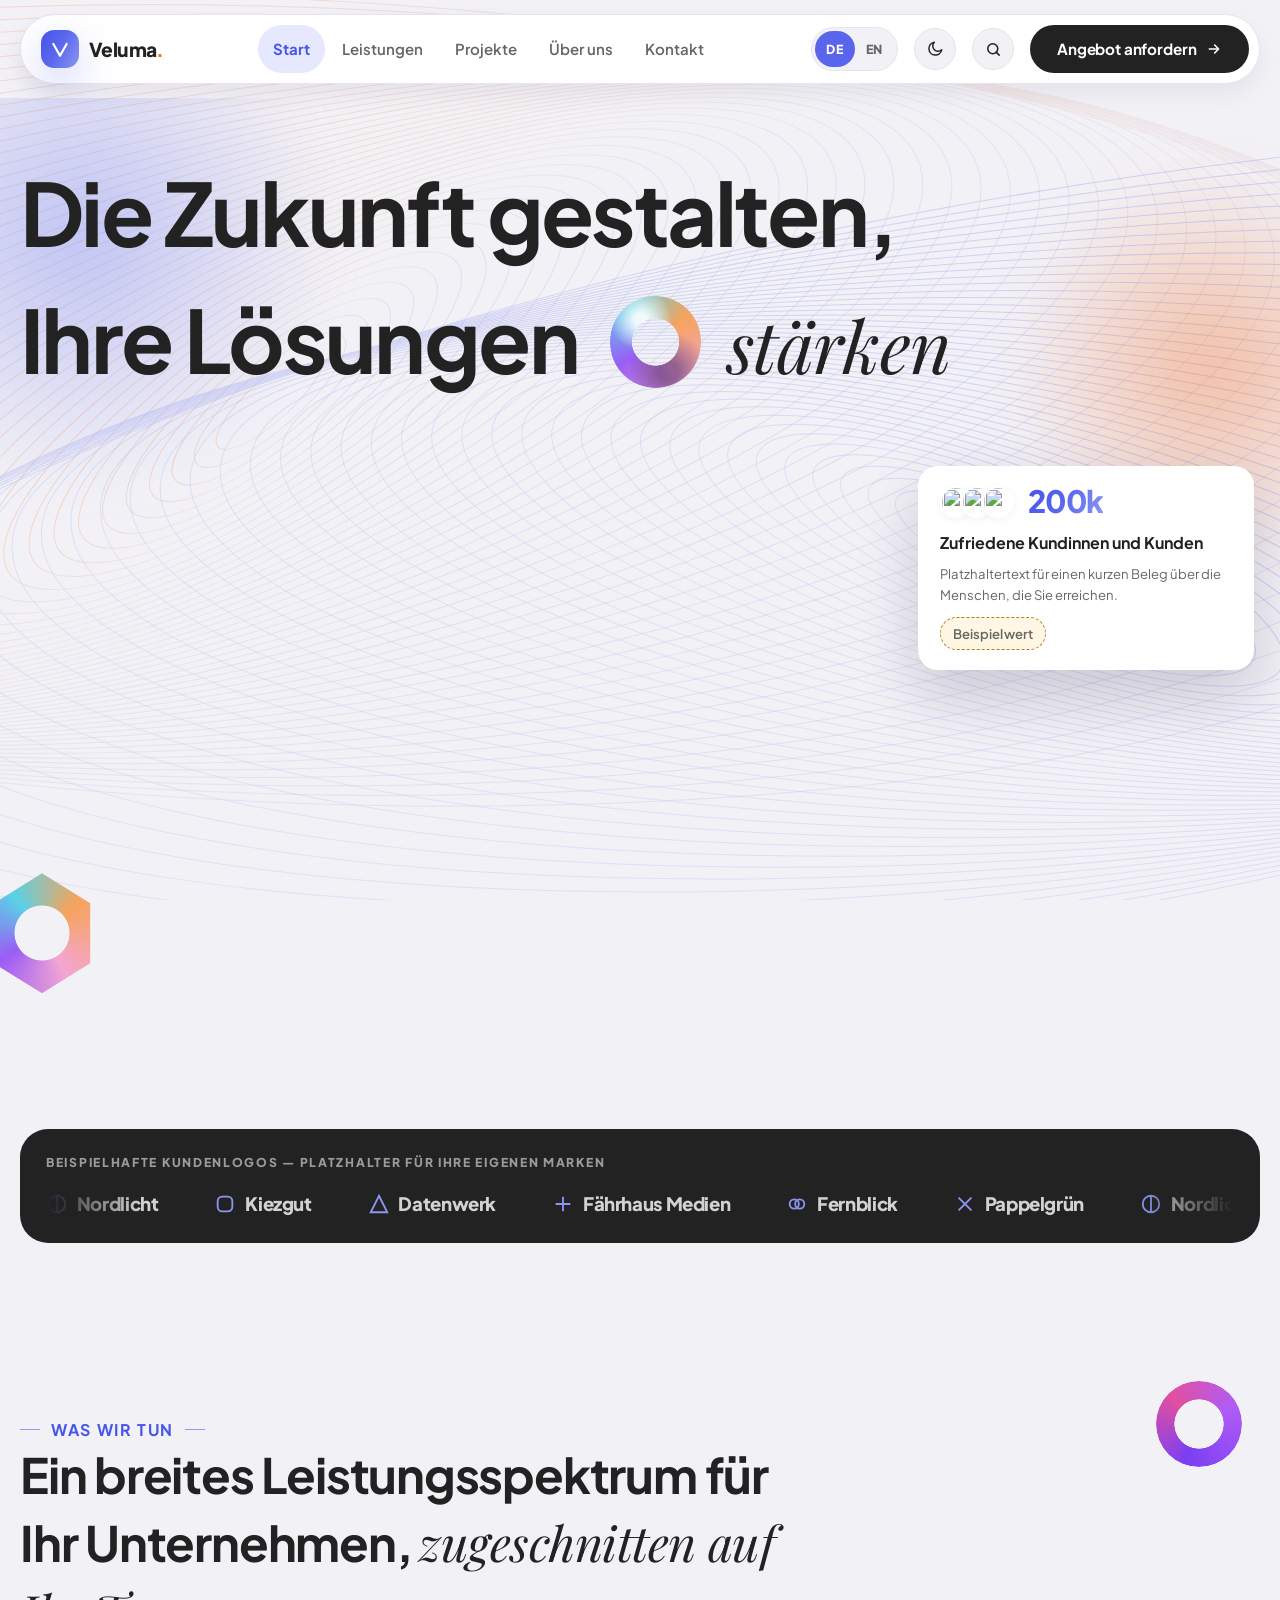
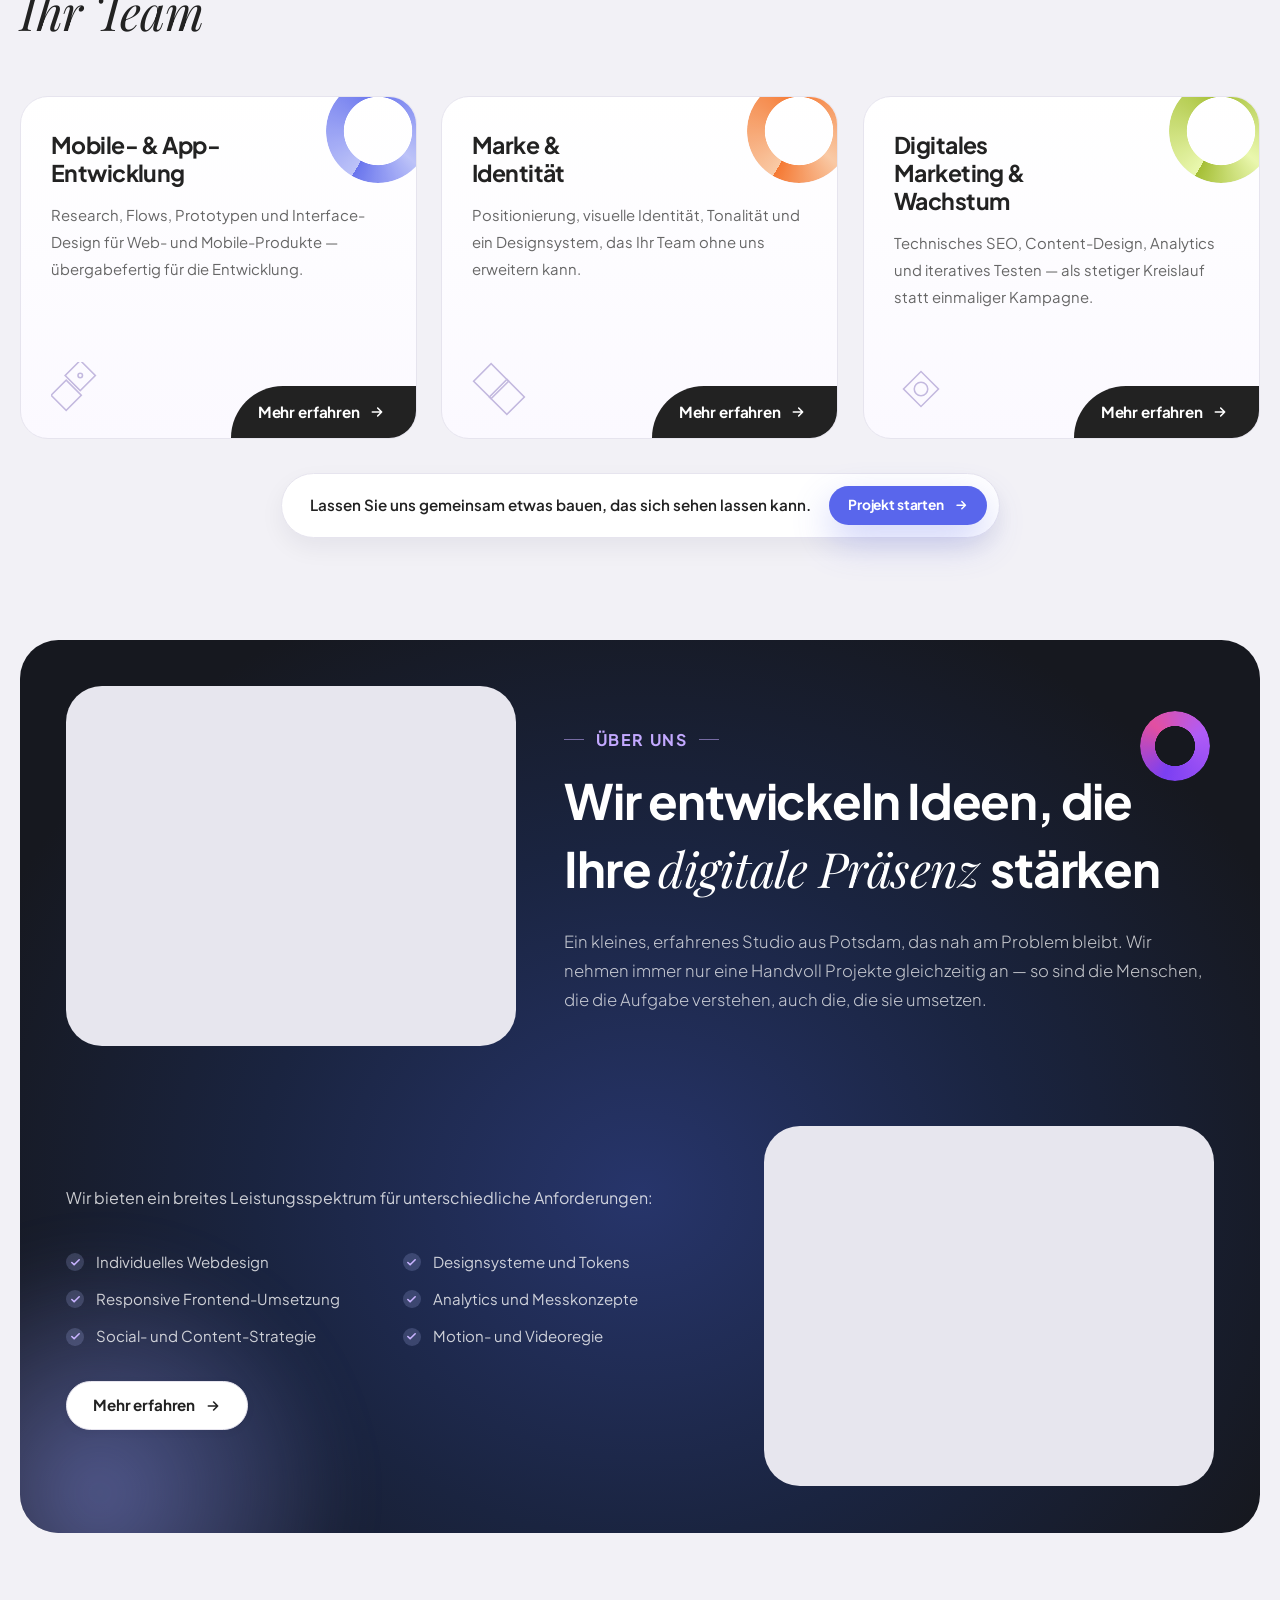
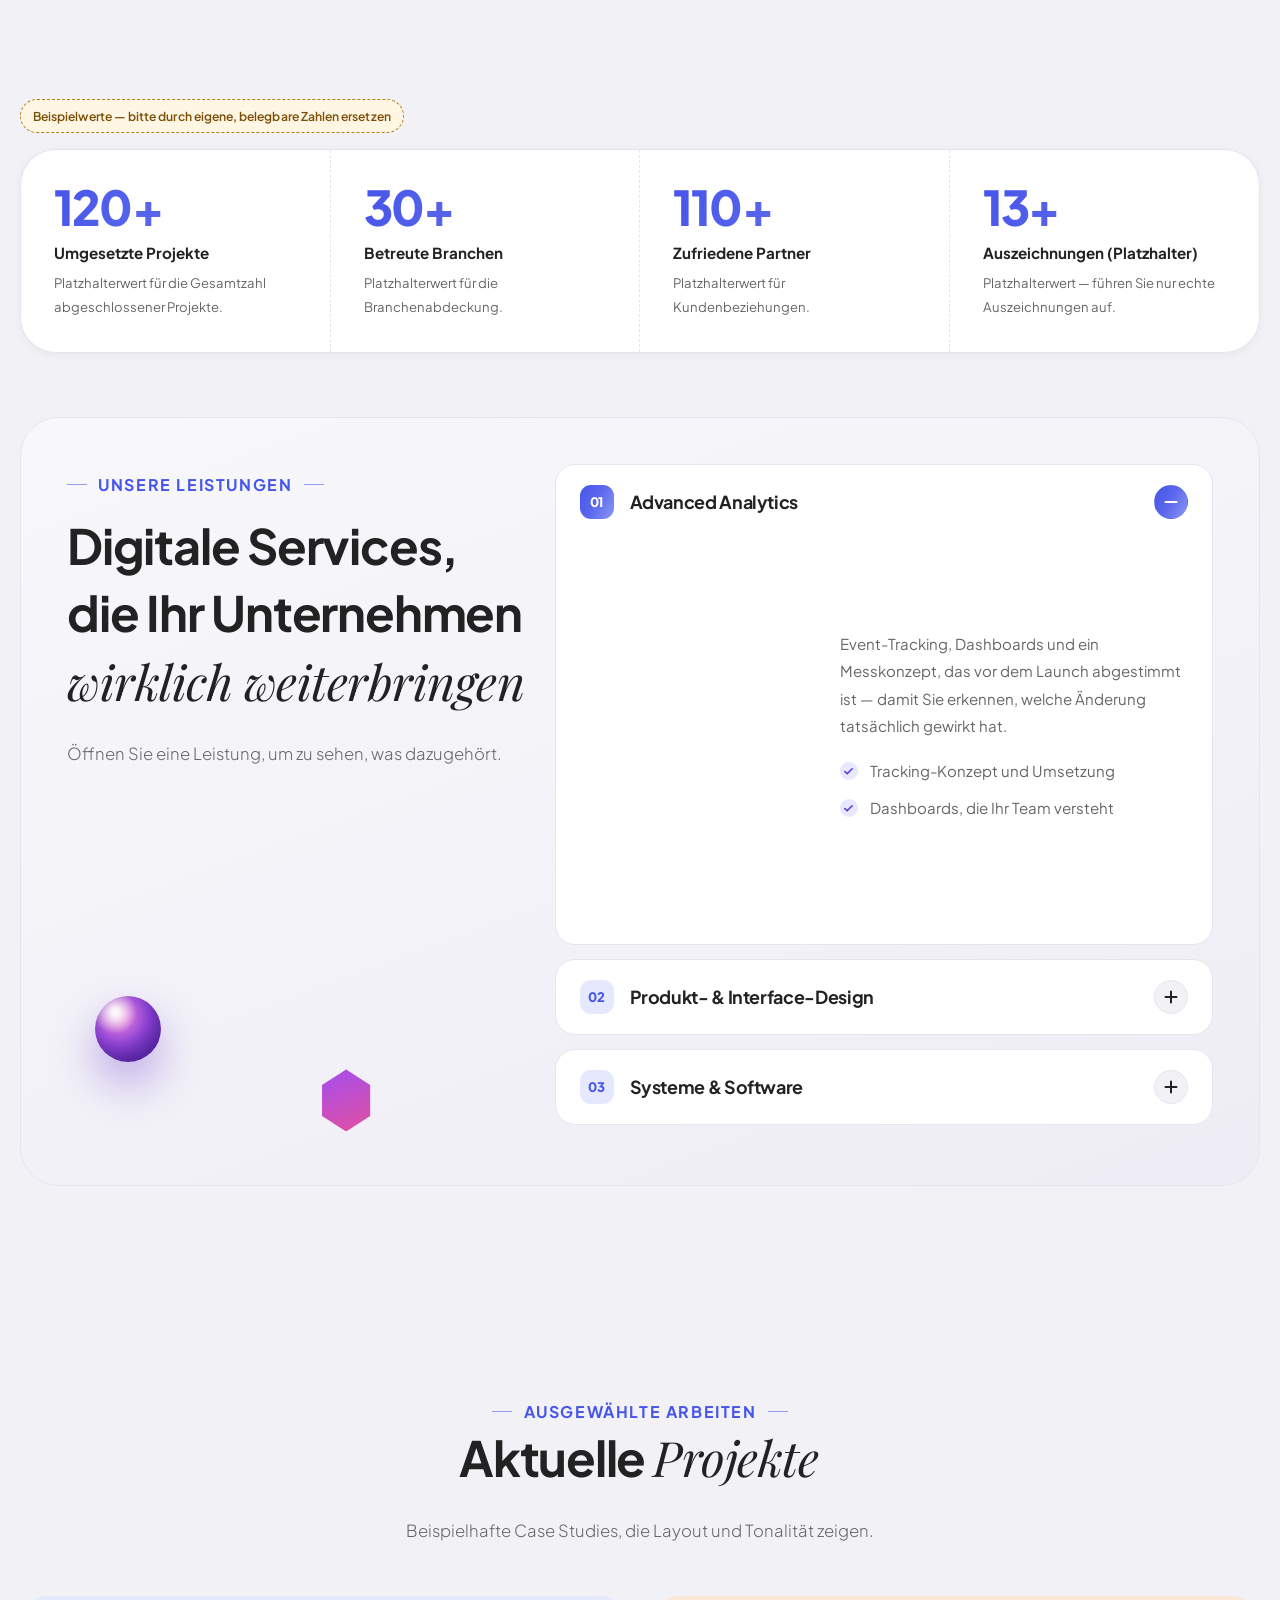
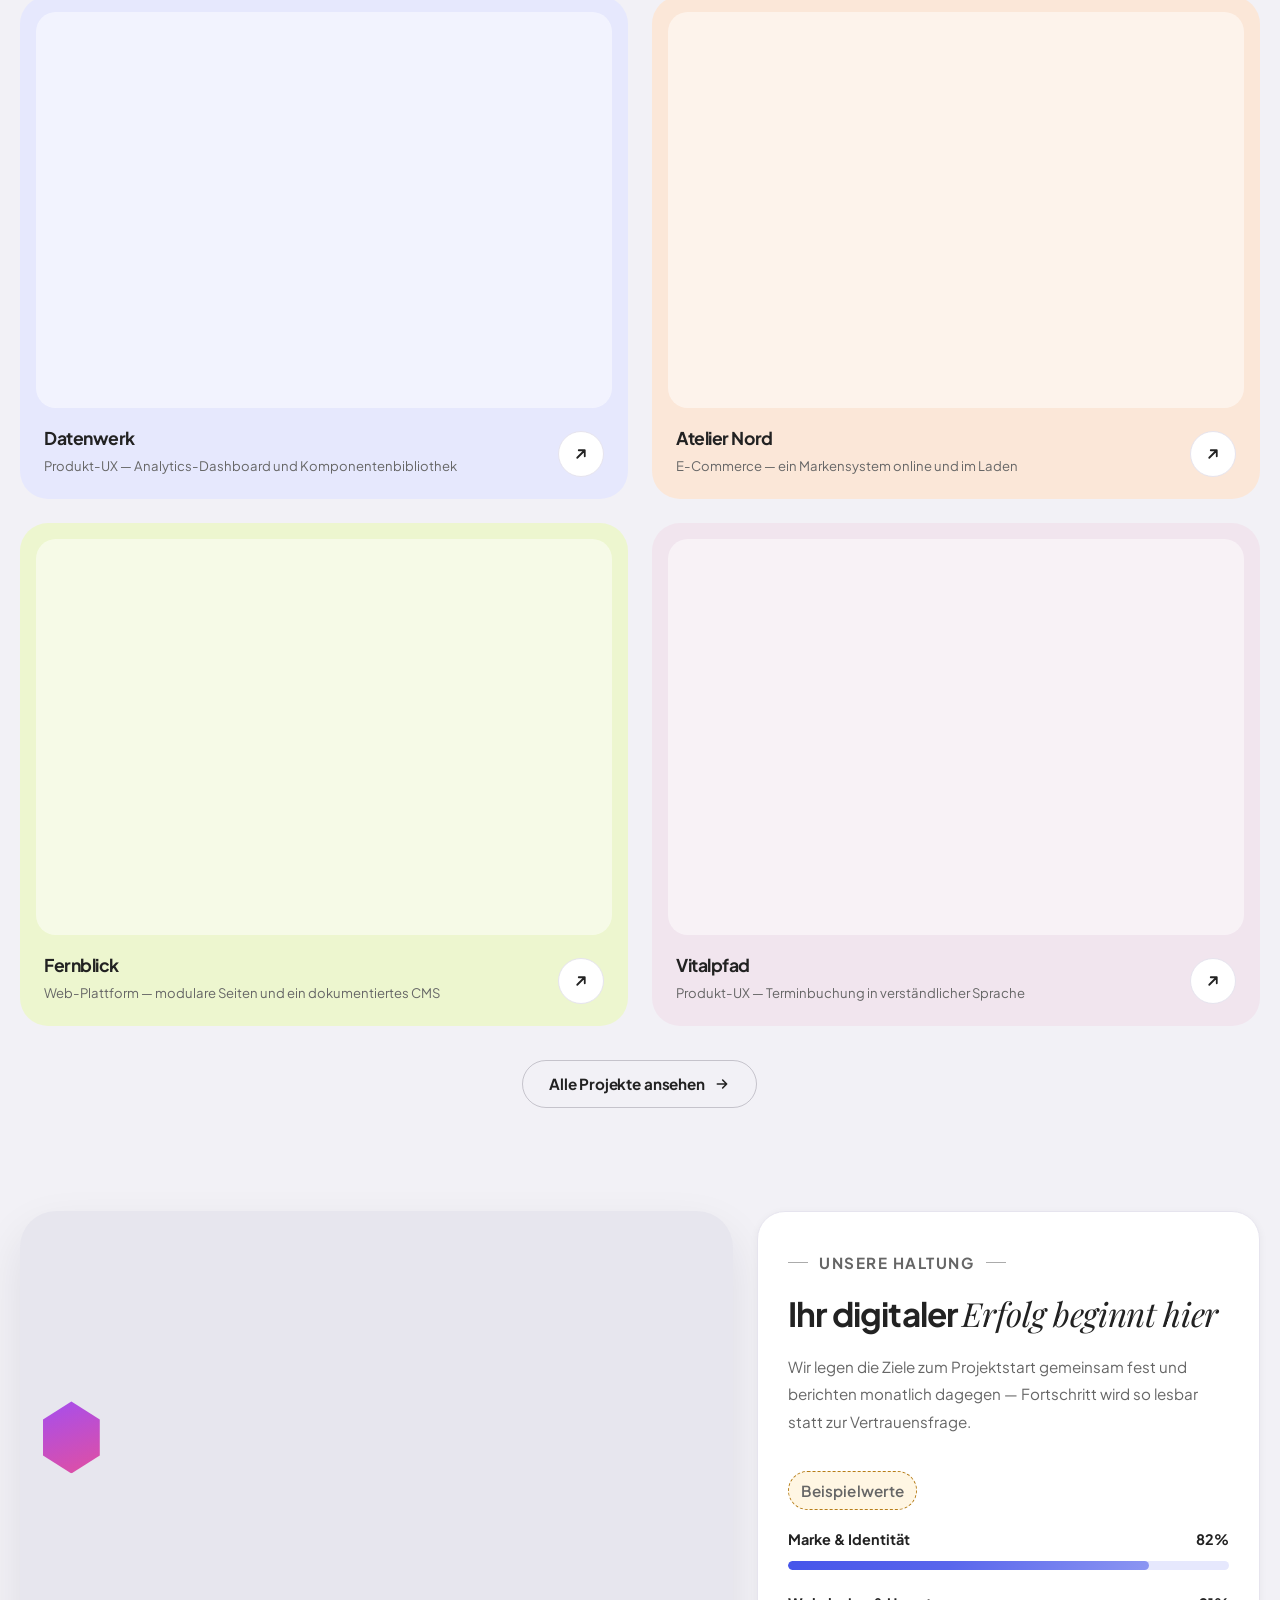
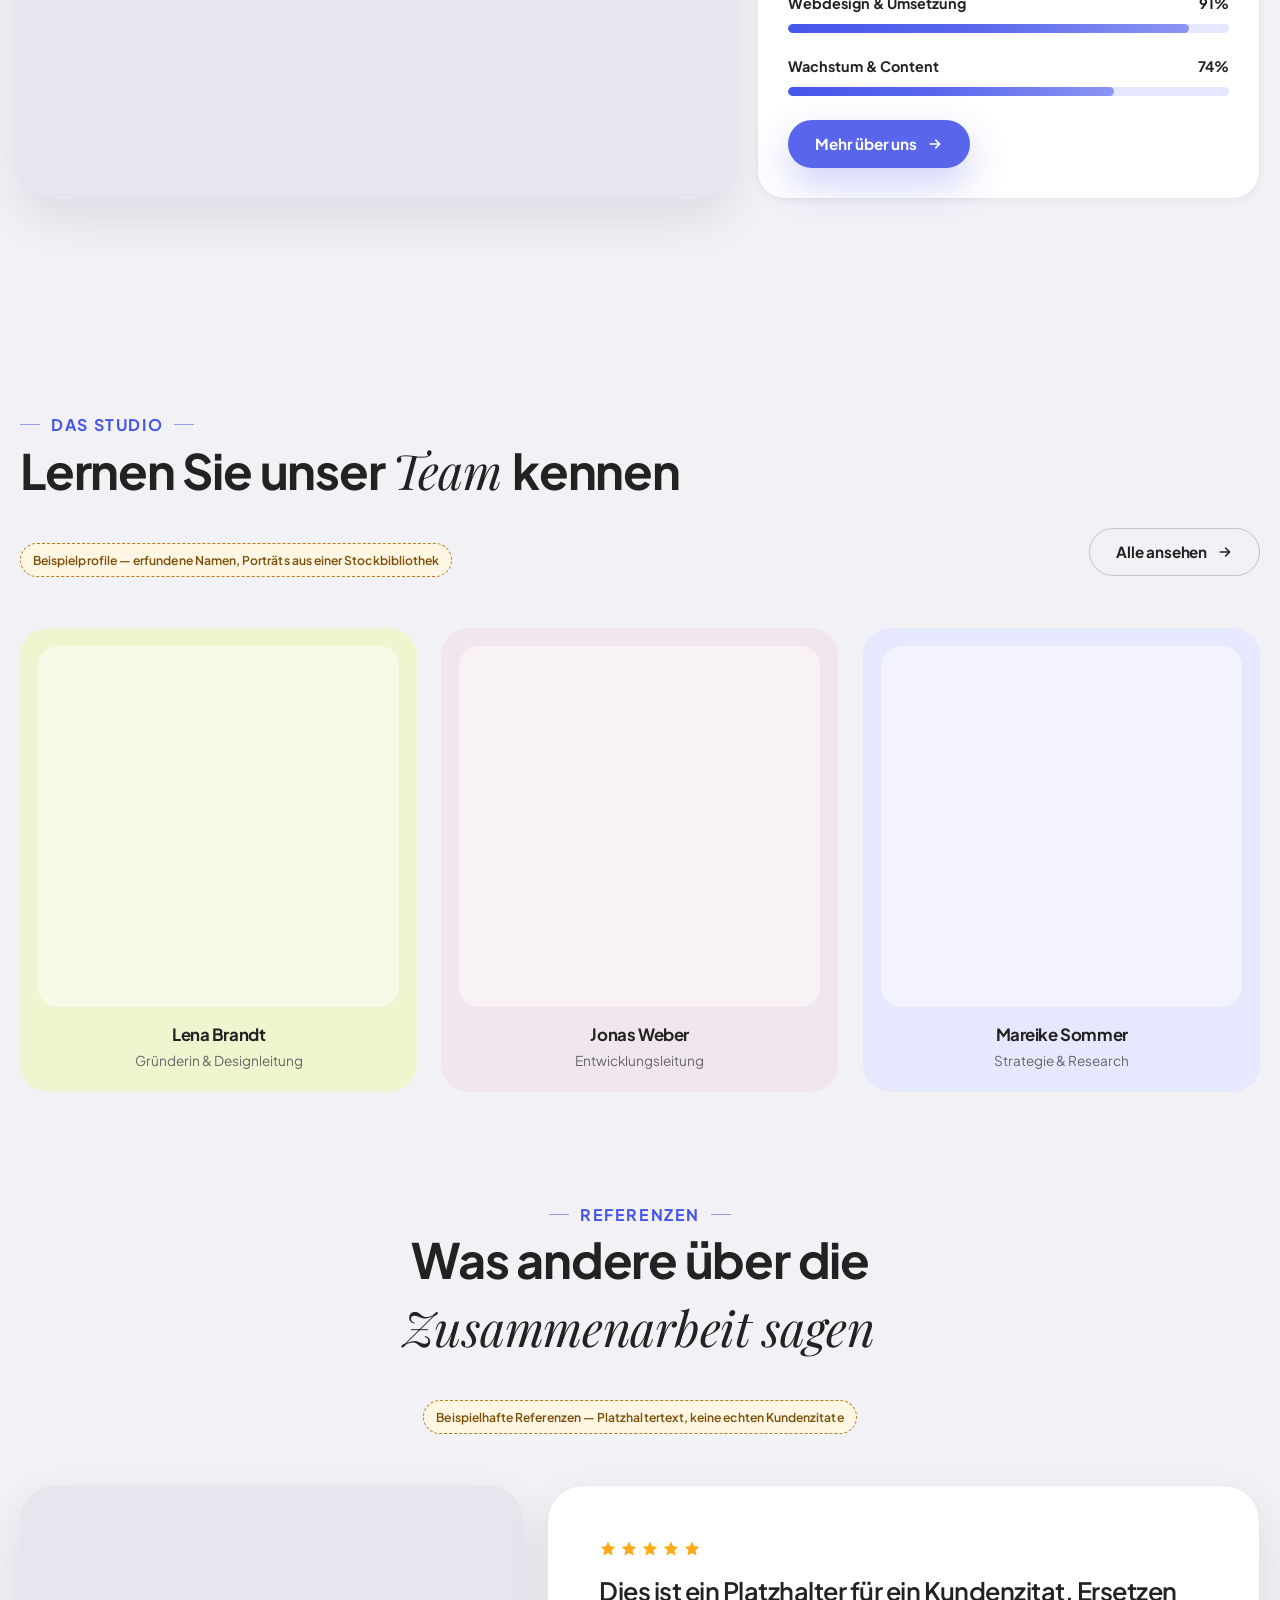
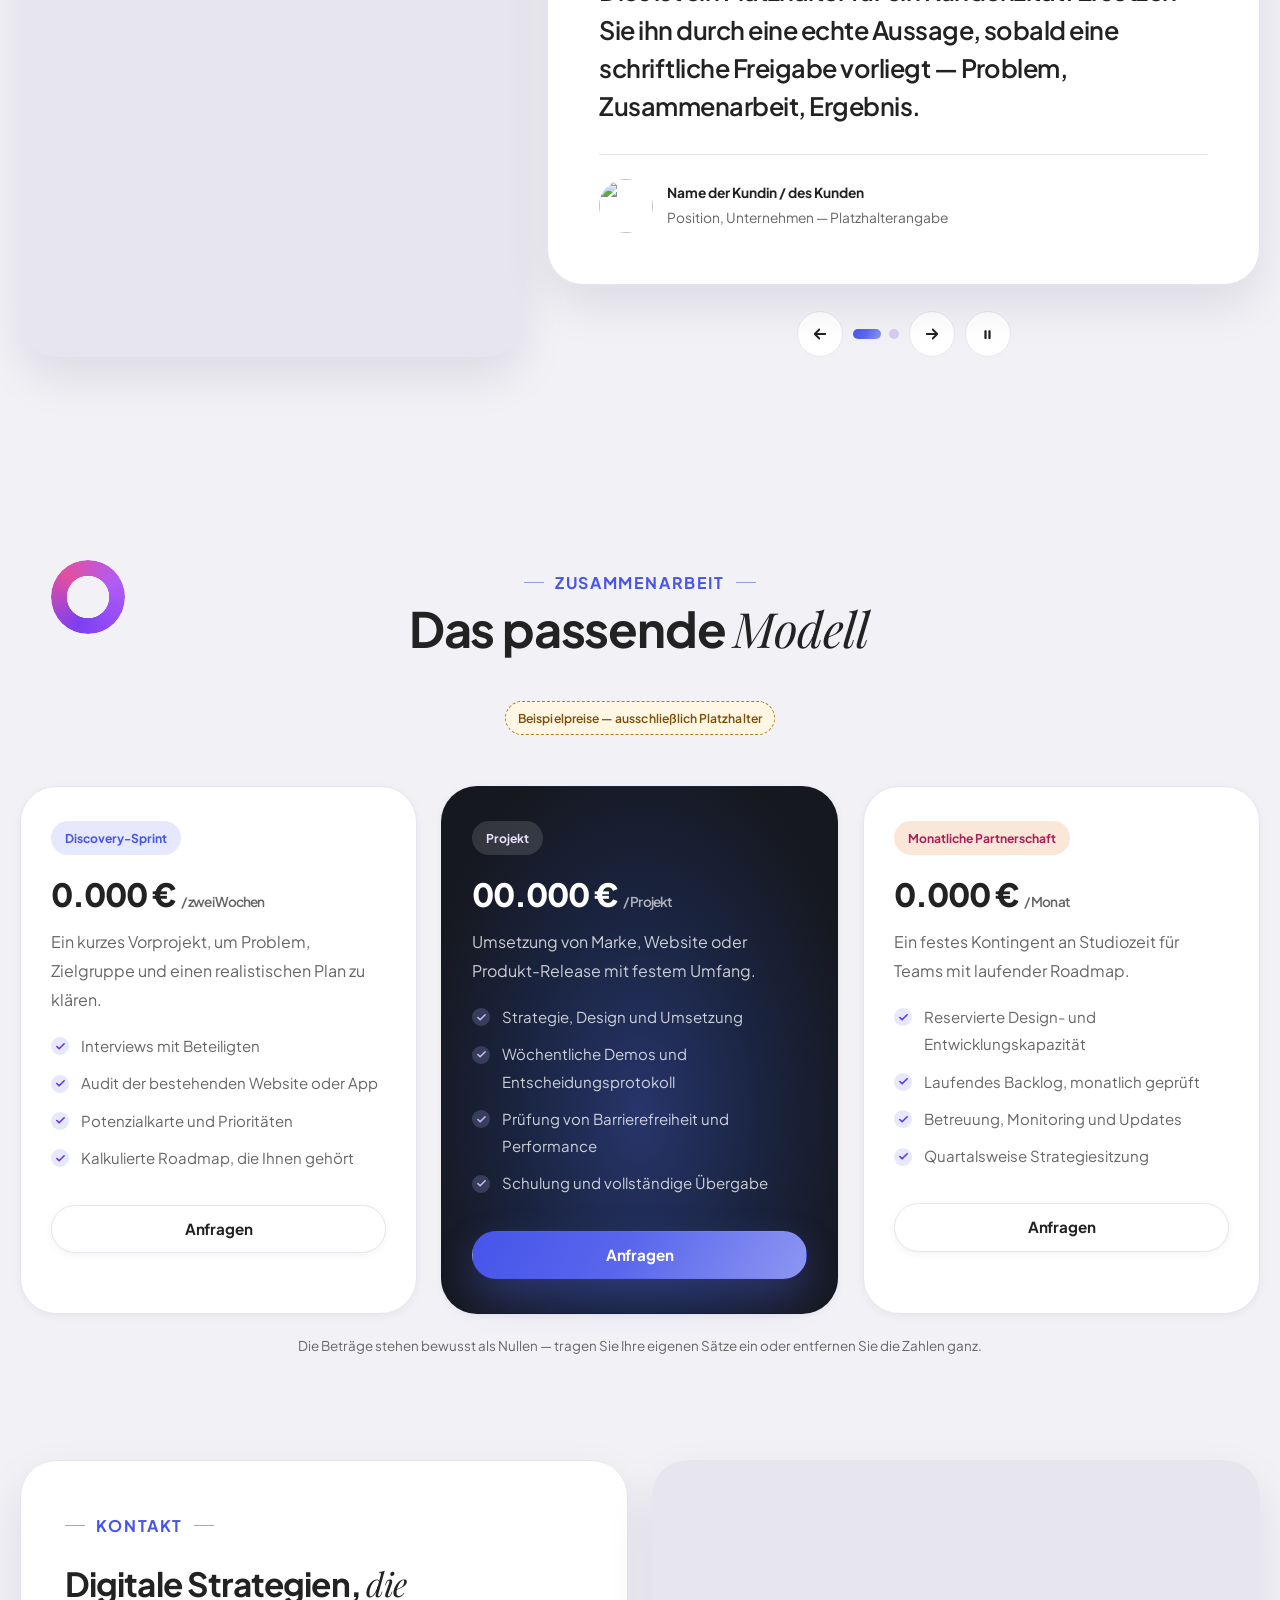
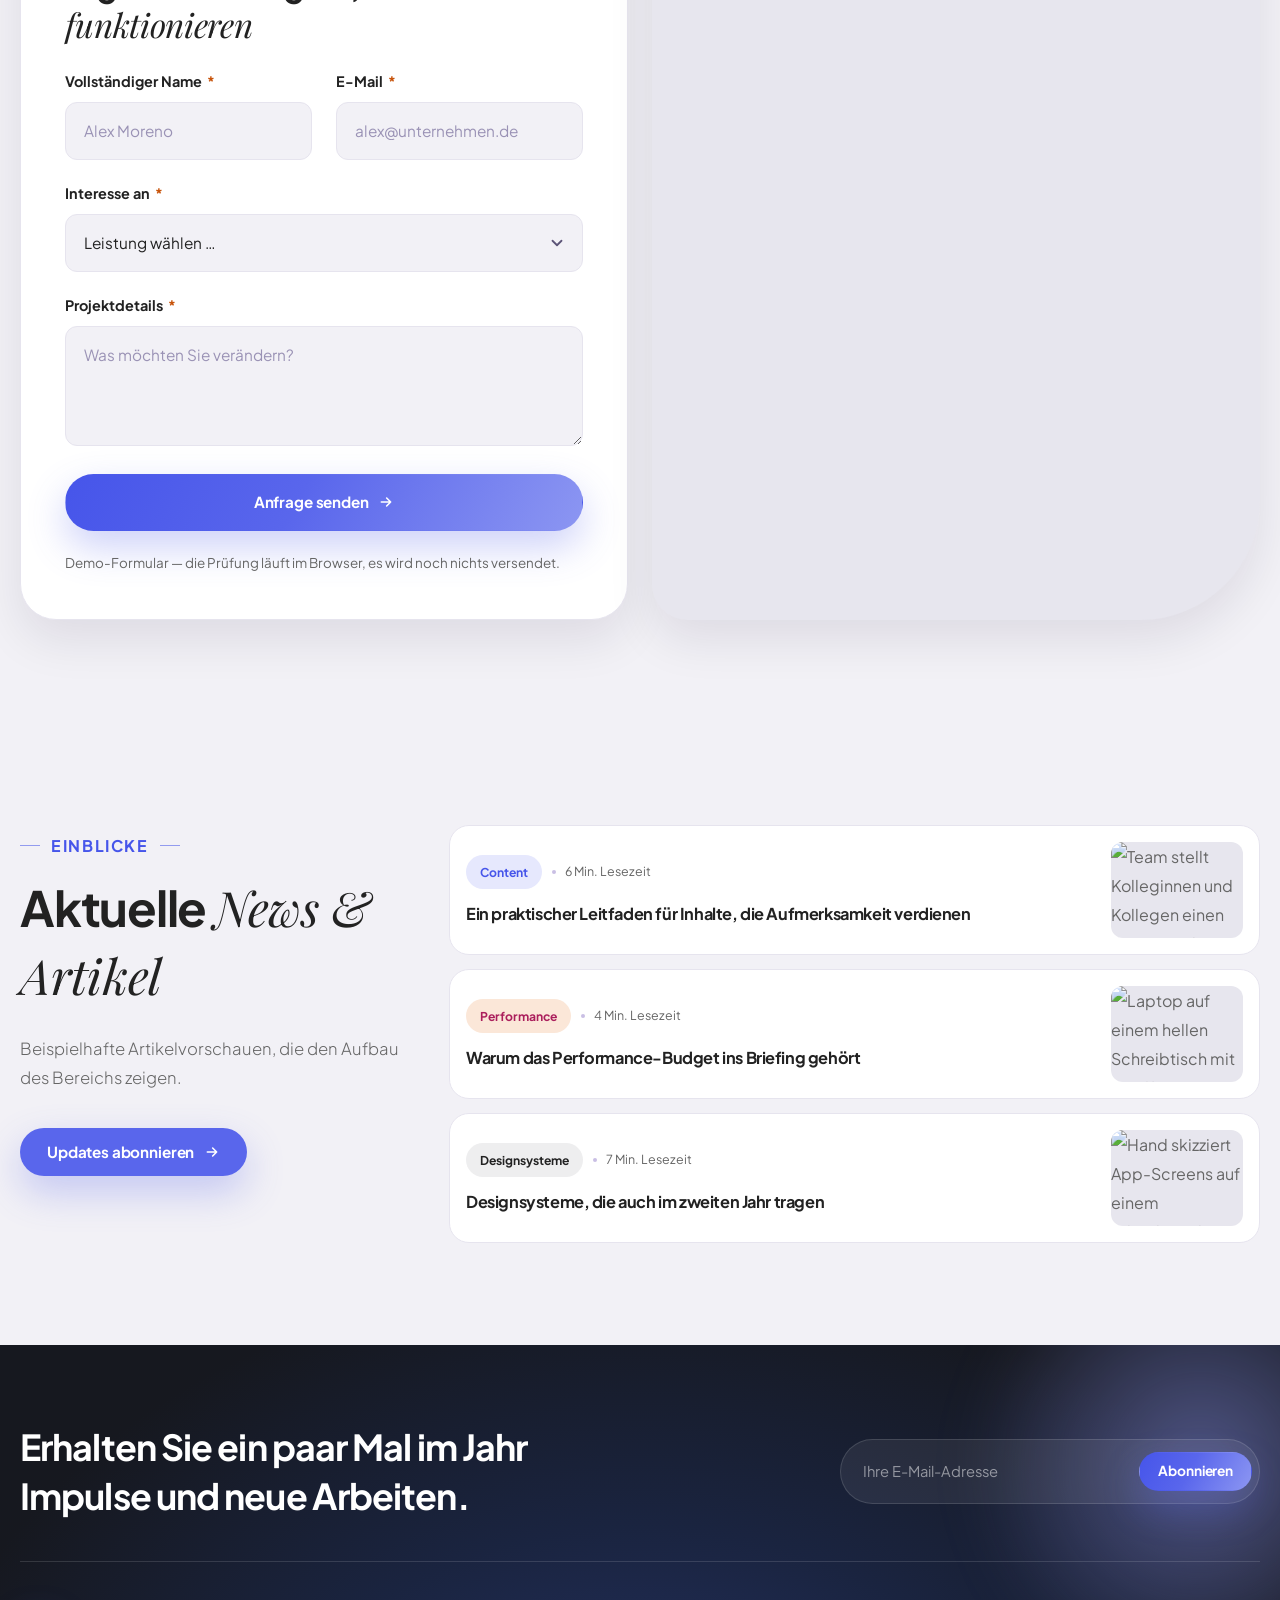
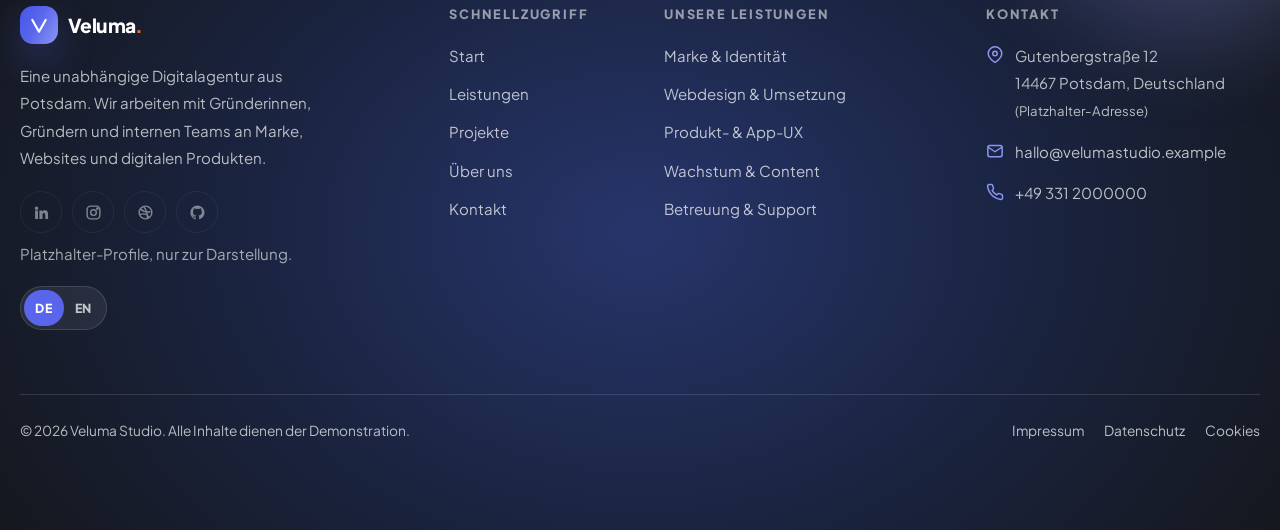
==== commit 7f3bd5a5: "Rewrite demo copy for visitors, fix 404 nav, prune dead CSS Three passes of work, split by area belo" ====
--- a/index.html
+++ b/index.html
@@ -4,7 +4,7 @@
   <meta charset="utf-8">
   <meta name="viewport" content="width=device-width, initial-scale=1">
   <title data-i18n="home.title">Veluma Studio — Digitalagentur in Potsdam</title>
-  <meta name="description" data-i18n-attr="content:home.desc" content="Unabhängige Digitalagentur in Potsdam: Marken, Websites und digitale Produkte für ambitionierte Teams. Demo-Website mit Platzhalterinhalten.">
+  <meta name="description" data-i18n-attr="content:home.desc" content="Unabhängige Digitalagentur in Potsdam: Marken, Websites und digitale Produkte für ambitionierte Teams.">
   <meta name="theme-color" content="#5966e8">
 
   <link rel="canonical" href="https://shadaf266.github.io/Digitel-Agency/">
@@ -15,7 +15,7 @@
   <meta property="og:type" content="website">
   <meta property="og:url" content="https://shadaf266.github.io/Digitel-Agency/">
   <meta property="og:title" data-i18n-attr="content:home.title" content="Veluma Studio — Digitalagentur in Potsdam">
-  <meta property="og:description" data-i18n-attr="content:home.desc" content="Unabhängige Digitalagentur in Potsdam: Marken, Websites und digitale Produkte für ambitionierte Teams. Demo-Website mit Platzhalterinhalten.">
+  <meta property="og:description" data-i18n-attr="content:home.desc" content="Unabhängige Digitalagentur in Potsdam: Marken, Websites und digitale Produkte für ambitionierte Teams.">
   <meta property="og:image" content="https://images.unsplash.com/photo-1522071820081-009f0129c71c?auto=format&fit=crop&w=1200&h=630&q=80">
   <meta property="og:image:width" content="1200">
   <meta property="og:image:height" content="630">
@@ -23,7 +23,7 @@
   <meta property="og:locale:alternate" content="en_GB">
   <meta name="twitter:card" content="summary_large_image">
   <meta name="twitter:title" data-i18n-attr="content:home.title" content="Veluma Studio — Digitalagentur in Potsdam">
-  <meta name="twitter:description" data-i18n-attr="content:home.desc" content="Unabhängige Digitalagentur in Potsdam: Marken, Websites und digitale Produkte für ambitionierte Teams. Demo-Website mit Platzhalterinhalten.">
+  <meta name="twitter:description" data-i18n-attr="content:home.desc" content="Unabhängige Digitalagentur in Potsdam: Marken, Websites und digitale Produkte für ambitionierte Teams.">
   <meta name="twitter:image" content="https://images.unsplash.com/photo-1522071820081-009f0129c71c?auto=format&fit=crop&w=1200&h=630&q=80">
 
 
@@ -168,7 +168,7 @@
              srcset="https://images.unsplash.com/photo-1522071820081-009f0129c71c?auto=format&amp;fit=crop&amp;w=320&amp;q=80 320w, https://images.unsplash.com/photo-1522071820081-009f0129c71c?auto=format&amp;fit=crop&amp;w=480&amp;q=80 480w, https://images.unsplash.com/photo-1522071820081-009f0129c71c?auto=format&amp;fit=crop&amp;w=640&amp;q=80 640w, https://images.unsplash.com/photo-1522071820081-009f0129c71c?auto=format&amp;fit=crop&amp;w=768&amp;q=80 768w, https://images.unsplash.com/photo-1522071820081-009f0129c71c?auto=format&amp;fit=crop&amp;w=1024&amp;q=80 1024w, https://images.unsplash.com/photo-1522071820081-009f0129c71c?auto=format&amp;fit=crop&amp;w=1280&amp;q=80 1280w, https://images.unsplash.com/photo-1522071820081-009f0129c71c?auto=format&amp;fit=crop&amp;w=1600&amp;q=80 1600w"
              sizes="(max-width: 991.98px) 94vw, min(1310px, 92vw)"
                alt="Teammitglieder arbeiten gemeinsam an einem Tisch mit aufgeklappten Laptops"
-               data-i18n-attr="alt:home.hero.imgAlt" width="1600" height="740">
+               data-i18n-attr="alt:home.hero.imgAlt" width="1600" height="740" fetchpriority="high">
         </div>
 
         <div class="banner__card">
@@ -181,7 +181,7 @@
             <span class="banner__num" data-count-to="200" data-suffix="k">200k</span>
           </div>
           <strong data-i18n="home.hero.satisfied">Zufriedene Kundinnen und Kunden</strong>
-          <p data-i18n="home.hero.proof">Platzhaltertext für einen kurzen Beleg — ersetzen Sie ihn durch einen Satz über die Menschen, die Sie erreichen.</p>
+          <p data-i18n="home.hero.proof">Platzhaltertext für einen kurzen Beleg über die Menschen, die Sie erreichen.</p>
           <p class="sample-tag" data-i18n="home.hero.sampleFigure">Beispielwert</p>
         </div>
 
@@ -899,7 +899,7 @@
               Digitale Strategien, <span class="accent-serif">die funktionieren</span>
             </h2>
 
-            <form id="contact-form" novalidate style="margin-top:22px;" data-msg-required="{field} ist ein Pflichtfeld." data-msg-consent="Bitte bestätigen Sie die Einwilligung, bevor Sie senden." data-msg-email="Bitte geben Sie eine gültige E-Mail-Adresse ein, zum Beispiel name@firma.de." data-msg-short="Bitte beschreiben Sie Ihr Anliegen etwas ausführlicher (mindestens 20 Zeichen)." data-msg-invalid="Bitte prüfen Sie die markierten Felder und versuchen Sie es erneut." data-msg-success="Danke — Ihre Nachricht ist bereit. Dieses Demo-Frontend sendet noch nichts; verbinden Sie das Formular mit Ihrem Endpunkt oder Postfach." data-i18n-attr="data-msg-required:form.msg.required,data-msg-consent:form.msg.consent,data-msg-email:form.msg.email,data-msg-short:form.msg.short,data-msg-invalid:form.msg.invalid,data-msg-success:form.msg.success">
+            <form id="contact-form" novalidate style="margin-top:22px;" data-msg-required="{field} ist ein Pflichtfeld." data-msg-consent="Bitte bestätigen Sie die Einwilligung, bevor Sie senden." data-msg-email="Bitte geben Sie eine gültige E-Mail-Adresse ein, zum Beispiel name@firma.de." data-msg-short="Bitte beschreiben Sie Ihr Anliegen etwas ausführlicher (mindestens 20 Zeichen)." data-msg-invalid="Bitte prüfen Sie die markierten Felder und versuchen Sie es erneut." data-msg-success="Danke — Ihre Angaben sind vollständig. Dies ist eine Demonstration, es wird nichts gesendet." data-i18n-attr="data-msg-required:form.msg.required,data-msg-consent:form.msg.consent,data-msg-email:form.msg.email,data-msg-short:form.msg.short,data-msg-invalid:form.msg.invalid,data-msg-success:form.msg.success">
               <div class="row">
                 <div class="col-md-6">
                   <div class="field">
@@ -988,7 +988,7 @@
           <div class="reveal">
             <p class="label" data-i18n="home.news.label">Einblicke</p>
             <h2 id="insights-heading" data-i18n-html="home.news.h2">Aktuelle <span class="accent-serif">News &amp; Artikel</span></h2>
-            <p class="lead" data-i18n="home.news.lead">Beispielhafte Artikelvorschauen — ersetzen Sie sie durch eigene Beiträge, sobald der Blog live geht.</p>
+            <p class="lead" data-i18n="home.news.lead">Beispielhafte Artikelvorschauen, die den Aufbau des Bereichs zeigen.</p>
             <a class="btn btn--primary" style="margin-top:18px;" href="kontakt/index.html">
               <span data-i18n="home.news.sub">Updates abonnieren</span>
               <svg class="btn-ico" viewBox="0 0 24 24" fill="none" stroke="currentColor" stroke-width="2.4" stroke-linecap="round" stroke-linejoin="round" aria-hidden="true"><path d="M5 12h14M13 6l6 6-6 6"/></svg>
@@ -1067,7 +1067,7 @@
       <form class="subscribe" novalidate
             data-msg-required="Bitte geben Sie Ihre E-Mail-Adresse ein."
             data-msg-email="Bitte geben Sie eine gültige E-Mail-Adresse ein, zum Beispiel name@firma.de."
-            data-msg-success="Danke — dieses Demo-Frontend speichert noch keine Adressen; verbinden Sie das Feld vor dem Livegang mit Ihrem Verteiler."
+            data-msg-success="Danke — dies ist eine Demonstration, es wird keine Adresse gespeichert."
             data-i18n-attr="data-msg-required:sub.msg.required,data-msg-email:sub.msg.email,data-msg-success:sub.msg.success">
         <label class="visually-hidden" for="footer-email" data-i18n="foot.emailLabel">E-Mail-Adresse für Studio-Updates</label>
         <input type="email" id="footer-email" name="email" placeholder="Ihre E-Mail-Adresse"
@@ -1107,7 +1107,7 @@
             <svg viewBox="0 0 24 24" fill="currentColor" aria-hidden="true"><path d="M12 2a10 10 0 0 0-3.2 19.5c.5.1.7-.2.7-.5v-1.8c-2.8.6-3.4-1.3-3.4-1.3-.4-1.2-1.1-1.5-1.1-1.5-.9-.6.1-.6.1-.6 1 .1 1.5 1 1.5 1 .9 1.6 2.4 1.1 3 .9.1-.7.4-1.1.6-1.4-2.2-.3-4.6-1.1-4.6-5 0-1.1.4-2 1-2.7-.1-.3-.4-1.3.1-2.7 0 0 .8-.3 2.7 1a9.4 9.4 0 0 1 5 0c1.9-1.3 2.7-1 2.7-1 .5 1.4.2 2.4.1 2.7.6.7 1 1.6 1 2.7 0 3.9-2.4 4.7-4.6 5 .4.3.7.9.7 1.9v2.8c0 .3.2.6.7.5A10 10 0 0 0 12 2z"/></svg>
           </span>
         </div>
-        <p class="social-row__note" data-i18n="foot.socialNote">Platzhalter-Profile — vor dem Livegang mit Ihren echten Konten verknüpfen.</p>
+        <p class="social-row__note" data-i18n="foot.socialNote">Platzhalter-Profile, nur zur Darstellung.</p>
         <div class="lang" role="group" aria-label="Sprache wählen" data-i18n-attr="aria-label:nav.lang" style="margin-top:20px;">
           <button type="button" data-lang-btn="de" aria-pressed="true" lang="de">DE</button>
           <button type="button" data-lang-btn="en" aria-pressed="false" lang="en">EN</button>
@@ -1156,7 +1156,7 @@
     </div>
 
     <div class="footer-bottom">
-      <p class="mb-0" data-i18n-html="foot.copyright">&copy; <span data-year>2026</span> Veluma Studio. Demo-Website — Namen, Bilder, Zahlen und Kontaktdaten sind Platzhalter.</p>
+      <p class="mb-0" data-i18n-html="foot.copyright">&copy; <span data-year>2026</span> Veluma Studio. Alle Inhalte dienen der Demonstration.</p>
       <ul>
         <li><a href="impressum/index.html" data-i18n="foot.imprint">Impressum</a></li>
         <li><a href="datenschutz/index.html" data-i18n="foot.privacy">Datenschutz</a></li>
--- a/assets/css/styles.css
+++ b/assets/css/styles.css
@@ -31,7 +31,6 @@
                                  rather than only as a 3:1 graphical indicator */
   --c-pink-100:    #fbe7d8;   /* secondary tint */
   --c-violet:      #8c96f2;
-  --c-lime:        #d9f45f;
 
   /* Neutrals — values measured from the reference design */
   --c-ink:         #222222;   /* headings */
@@ -39,7 +38,6 @@
   --c-muted:       #666666;   /* secondary copy — reference uses #707070, but
                                  #666 keeps 4.85:1 on the pastel tiles (AA) */
   --c-line:        #e6e4ee;
-  --c-white:       #ffffff;
 
   /* Surfaces — reference page tint #F2F1F6, light background #F8F6F1 */
   --c-lav:         #f2f1f6;
@@ -55,10 +53,8 @@
   --tint-blush:    #f1e5ee;
   --tint-peach:    #fbe7d8;
   --tint-lav:      #e6e8fd;
-  --tint-sky:      #e2e9f5;
-  --tint-lemon:    #f2f1f6;
-  --c-dark:        #16181f;
-  --c-dark-2:      #16243e;
+  --tint-sky:      #e2e9f5;  /* #666 4.70  #4655ea 4.59 (was #dfe6f2) */
+  --tint-lemon:    #f2f1f6;  /* #666 5.11  #4655ea 4.99 */
   --c-dark-line:   rgba(255, 255, 255, .13);
 
   /* Gradients */
@@ -140,7 +136,8 @@
 
   /* Status */
   --c-warn-bg:       #fff6e3;
-  --c-warn-line:     #c98a1f;
+  --c-warn-line:     #b67d18;   /* 3.54:1 on white, 3.29:1 on the badge fill;
+                                   #c98a1f was 2.94:1, just under 3:1 */
   --c-warn-text:     #7a4e07;
   --c-ok-bg:         #e9f8f1;
   --c-ok-line:       #b6e6d1;
@@ -319,8 +316,6 @@
 .section--dark .lead { color: rgba(255, 255, 255, .74); }
 
 .section--white { background: var(--c-surface); }
-.section--lav { background: var(--c-lav); }
-.section--soft { background: var(--g-soft); }
 
 .section-head {
   max-width: 660px;
@@ -348,50 +343,15 @@
   pointer-events: none;
   z-index: 0;
 }
-.shape--donut {
-  border-radius: 50%;
-  background: radial-gradient(circle at 32% 28%, #ffa3cd, #f46a1c 46%, #5966ec 100%);
-  box-shadow: inset -10px -14px 26px rgba(20, 15, 38, .3);
-}
-.shape--donut::after {
-  content: "";
-  position: absolute;
-  inset: 32%;
-  border-radius: 50%;
-  background: inherit;
-  filter: brightness(1.25);
-  box-shadow: inset 0 0 0 100px rgba(255, 255, 255, 0);
-}
-.shape--ring {
-  border-radius: 50%;
-  border: 16px solid rgba(89, 102, 236, .18);
-}
-.shape--ring-pink { border-color: rgba(244, 106, 28, .2); }
-.shape--pill {
-  border-radius: var(--r-pill);
-  background: var(--g-brand);
-  opacity: .14;
-}
 .shape--glow {
   border-radius: 50%;
   background: radial-gradient(circle, rgba(140, 150, 242, .5), transparent 68%);
   filter: blur(26px);
 }
 .shape--glow-pink { background: radial-gradient(circle, rgba(244, 106, 28, .38), transparent 68%); }
-.shape--dots {
-  background-image: radial-gradient(rgba(89, 102, 236, .32) 1.7px, transparent 1.8px);
-  background-size: 15px 15px;
-}
-.shape--cross {
-  background:
-    linear-gradient(var(--c-pink), var(--c-pink)) center/100% 22% no-repeat,
-    linear-gradient(var(--c-pink), var(--c-pink)) center/22% 100% no-repeat;
-  opacity: .5;
-}
 
 .float-slow { animation: floaty 9s ease-in-out infinite; }
 .float-fast { animation: floaty 6.5s ease-in-out infinite; }
-.spin-slow  { animation: spinny 28s linear infinite; }
 
 @keyframes floaty {
   0%, 100% { transform: translateY(0) rotate(0deg); }
@@ -444,6 +404,10 @@
 
 .btn--primary {
   --btn-bg: var(--c-purple);
+  /* Not --c-on-ink: that role inverts with the theme, but this button's fill
+     does not — brand purple stays #5966ec in both. Inheriting it put near-black
+     on purple in dark mode (3.97:1, under AA). White holds 4.63:1 on both. */
+  --btn-fg: #fff;
   box-shadow: var(--sh-glow);
 }
 .btn--primary:hover,
@@ -524,36 +488,6 @@
 }
 .icon-btn svg { width: 18px; height: 18px; }
 
-.eyebrow {
-  display: inline-flex;
-  align-items: center;
-  gap: .5rem;
-  padding: 7px 16px 7px 12px;
-  border-radius: var(--r-pill);
-  background: var(--c-surface);
-  border: 1px solid var(--c-line);
-  color: var(--c-accent);
-  font-size: .75rem;
-  font-weight: 800;
-  letter-spacing: .14em;
-  text-transform: uppercase;
-  margin-bottom: 20px;
-  box-shadow: var(--sh-xs);
-}
-.eyebrow::before {
-  content: "";
-  width: 9px;
-  height: 9px;
-  border-radius: 50%;
-  background: var(--g-brand);
-  flex: none;
-}
-.eyebrow--dark {
-  background: rgba(255, 255, 255, .08);
-  border-color: var(--c-dark-line);
-  color: #d9c9ff;
-}
-
 /* Clearly-labelled placeholder/sample marker */
 .sample-tag {
   display: inline-flex;
@@ -565,10 +499,17 @@
   background: var(--c-warn-bg);
   border: 1px dashed var(--c-warn-line);
   color: var(--c-warn-text);
-  font-size: .71rem;
-  font-weight: 800;
-  letter-spacing: .08em;
-  text-transform: uppercase;
+  /* Eleven of these sit across the site, one beside every section whose content
+     is invented: prices, references, team profiles, contact and legal details.
+     They have to stay — dropping them would present placeholder figures and
+     testimonials as genuine — but as uppercase 800-weight amber they read as
+     eleven warnings and made a finished site look like an unfinished draft.
+     Sentence case at 600 is a quiet annotation instead. Text contrast is
+     untouched by this (6.7:1 light, 9.6:1 dark), and the slightly larger size
+     compensates for the x-height lost with the uppercasing. */
+  font-size: .76rem;
+  font-weight: 600;
+  letter-spacing: .005em;
 }
 @media (max-width: 575.98px) {
   .sample-tag { font-size: .78rem; padding: 5px 10px; }
@@ -769,28 +710,12 @@
   font-size: clamp(40px, 5.6vw, 90px);
   line-height: 1;
 }
-.hero__copy {
-  max-width: 540px;
-  font-size: clamp(1rem, 1.25vw, 1.13rem);
-  color: var(--c-muted);
-}
 .hero__actions {
   display: flex;
   flex-wrap: wrap;
   gap: 14px;
   margin-top: 30px;
 }
-
-.hero__meta {
-  display: flex;
-  flex-wrap: wrap;
-  align-items: center;
-  gap: 18px;
-  margin-top: 36px;
-  padding-top: 26px;
-  border-top: 1px solid var(--c-line);
-}
-.hero__meta p { margin: 0; font-size: .89rem; color: var(--c-muted); max-width: 330px; }
 
 .avatar-stack { display: flex; }
 .avatar-stack img,
@@ -813,50 +738,6 @@
   font-size: .76rem;
   font-weight: 800;
 }
-
-/* Hero collage */
-.hero__media { position: relative; z-index: 2; }
-.collage {
-  position: relative;
-  display: grid;
-  grid-template-columns: 1.2fr .95fr;
-  gap: 16px;
-}
-.collage__img {
-  border-radius: var(--r-lg);
-  overflow: hidden;
-  box-shadow: var(--sh-md);
-  background: var(--c-lav-deep);
-}
-.collage__img img { width: 100%; height: 100%; object-fit: cover; }
-.collage__col { display: grid; gap: 16px; align-content: start; }
-.collage__img--tall { aspect-ratio: 3 / 4; }
-.collage__img--short { aspect-ratio: 4 / 3; }
-
-.float-card {
-  position: absolute;
-  background: var(--c-surface);
-  border-radius: var(--r-md);
-  padding: 15px 17px;
-  box-shadow: var(--sh-lg);
-  z-index: 3;
-  max-width: 252px;
-}
-.float-card p { margin: 0; font-size: .8rem; color: var(--c-muted); line-height: 1.5; }
-.float-card strong { display: block; color: var(--c-ink); font-size: .98rem; margin-bottom: 2px; }
-.float-card--br { right: -10px; bottom: 26px; }
-.float-card--tl { left: -16px; top: 38px; }
-
-.float-card__row { display: flex; align-items: center; gap: .7rem; }
-.float-card__icon {
-  width: 42px; height: 42px;
-  border-radius: 14px;
-  display: grid; place-items: center;
-  background: var(--c-purple-100);
-  color: var(--c-accent);
-  flex: none;
-}
-.float-card__icon svg { width: 20px; height: 20px; }
 
 /* Page hero (inner pages).
    This used to be the reference `.page-title`: a cover photograph behind a
@@ -919,7 +800,6 @@
   .page-hero__banner { aspect-ratio: 16 / 9; }
 }
 
-
 .breadcrumb-x {
   display: flex;
   flex-wrap: wrap;
@@ -983,21 +863,6 @@
 .card-x h3 { font-size: 1.28rem; margin-bottom: .55rem; }
 .card-x p { font-size: .95rem; color: var(--c-muted); }
 .card-x--dark p { color: rgba(255, 255, 255, .72); }
-
-.card-link {
-  display: inline-flex;
-  align-items: center;
-  gap: .5rem;
-  margin-top: 20px;
-  font-weight: 700;
-  font-size: .9rem;
-  color: var(--c-ink);
-}
-.card-x--dark .card-link { color: #fff; }
-.card-link svg { width: 16px; height: 16px; transition: transform .22s ease; }
-.card-link:hover { color: var(--c-link); }
-.card-x--dark .card-link:hover { color: #b6bdf8; }
-.card-link:hover svg { transform: translateX(4px); }
 
 .card-index {
   position: absolute;
@@ -1078,23 +943,6 @@
   backdrop-filter: blur(6px);
 }
 
-/* Post card */
-.post-card {
-  display: flex;
-  flex-direction: column;
-  height: 100%;
-  background: var(--c-surface);
-  border: 1px solid var(--c-line);
-  border-radius: var(--r-lg);
-  overflow: hidden;
-  box-shadow: var(--sh-xs);
-  transition: transform .28s ease, box-shadow .28s ease;
-}
-.post-card:hover { transform: translateY(-6px); box-shadow: var(--sh-md); }
-.post-card__media { aspect-ratio: 16 / 10; overflow: hidden; background: var(--c-lav-deep); }
-.post-card__media img { width: 100%; height: 100%; object-fit: cover; transition: transform .6s ease; }
-.post-card:hover .post-card__media img { transform: scale(1.05); }
-.post-card__body { padding: 24px 26px 28px; display: flex; flex-direction: column; flex: 1; }
 .post-card__meta {
   display: flex;
   flex-wrap: wrap;
@@ -1105,11 +953,6 @@
   margin-bottom: 14px;
 }
 .post-card__meta .dot { width: 4px; height: 4px; border-radius: 50%; background: var(--c-faint); }
-.post-card h3 { font-size: 1.14rem; line-height: 1.35; margin-bottom: .5rem; }
-.post-card h3 a { color: inherit; }
-.post-card h3 a:hover { color: var(--c-link); }
-.post-card p { font-size: .92rem; color: var(--c-muted); }
-.post-card .card-link { margin-top: auto; padding-top: 16px; }
 
 /* Stat card */
 .stat {
@@ -1282,41 +1125,6 @@
 .media-badge strong { display: block; color: var(--c-ink); font-size: .96rem; line-height: 1.35; }
 .media-badge p { margin: 2px 0 0; font-size: .8rem; line-height: 1.45; color: var(--c-muted); }
 
-/* Process */
-.process-step {
-  position: relative;
-  height: 100%;
-  padding: 32px 28px;
-  border-radius: var(--r-lg);
-  background: var(--c-surface);
-  border: 1px solid var(--c-line);
-  transition: transform .28s ease, box-shadow .28s ease;
-}
-.process-step:hover { transform: translateY(-6px); box-shadow: var(--sh-md); }
-.process-step__num {
-  display: inline-grid;
-  place-items: center;
-  width: 54px;
-  height: 54px;
-  border-radius: 18px;
-  background: var(--g-brand);
-  color: #fff;
-  font-weight: 800;
-  font-size: 1.1rem;
-  margin-bottom: 20px;
-  box-shadow: var(--sh-glow);
-}
-.process-step h3 { font-size: 1.16rem; margin-bottom: .45rem; }
-.process-step p { font-size: .93rem; color: var(--c-muted); margin: 0; }
-.process-step__line {
-  position: absolute;
-  top: 58px;
-  right: -14px;
-  width: 28px;
-  height: 2px;
-  background: repeating-linear-gradient(90deg, var(--c-dash) 0 6px, transparent 6px 12px);
-}
-
 /* Testimonial */
 .quote-card {
   position: relative;
@@ -1325,15 +1133,6 @@
   padding: clamp(32px, 4vw, 52px);
   box-shadow: var(--sh-md);
   border: 1px solid var(--c-line);
-}
-.quote-mark {
-  font-family: var(--f-serif);
-  font-size: 5rem;
-  line-height: .7;
-  color: var(--c-link);
-  opacity: .25;
-  display: block;
-  margin-bottom: .2rem;
 }
 .quote-card blockquote {
   margin: 0;
@@ -1889,8 +1688,8 @@
 .tint-blush { background: var(--tint-blush); }  /* #666 4.70  #4655ea 4.58 (was #e9dde6) */
 .tint-peach { background: var(--tint-peach); }  /* #666 4.79  #4655ea 4.68 */
 .tint-lav   { background: var(--tint-lav); }    /* #666 4.74  #4655ea 4.62 */
-.tint-sky   { background: var(--tint-sky); }    /* #666 4.70  #4655ea 4.59 (was #dfe6f2) */
-.tint-lemon { background: var(--tint-lemon); }  /* #666 5.11  #4655ea 4.99 */
+/* sky and lemon have no .tint-* class: nothing uses them as a utility, only the
+   nth-child tile cycles. Their measured ratios sit on the vars in section 01. */
 
 /* --- Centred section label with rules --- */
 .label {
@@ -1956,12 +1755,6 @@
   -webkit-mask: radial-gradient(circle, transparent 40%, #000 41%);
   mask: radial-gradient(circle, transparent 40%, #000 41%);
   filter: drop-shadow(0 18px 30px rgba(89, 102, 236, .32));
-}
-.obj--plus {
-  background: linear-gradient(140deg, #e24fa0, #8b3ff0 70%);
-  -webkit-clip-path: polygon(36% 0, 64% 0, 64% 36%, 100% 36%, 100% 64%, 64% 64%, 64% 100%, 36% 100%, 36% 64%, 0 64%, 0 36%, 36% 36%);
-  clip-path: polygon(36% 0, 64% 0, 64% 36%, 100% 36%, 100% 64%, 64% 64%, 64% 100%, 36% 100%, 36% 64%, 0 64%, 0 36%, 36% 36%);
-  filter: drop-shadow(0 16px 26px rgba(139, 63, 240, .34));
 }
 .obj--hex {
   background: linear-gradient(160deg, #a44ef0, #e24fa0);
@@ -2900,9 +2693,6 @@
 .row > *:nth-child(4n+3) .team-card { --tile-tint: var(--tint-lav); }
 .row > *:nth-child(4n+4) .team-card { --tile-tint: var(--tint-sky); }
 
-/* Post cards pick up the softer card surface used on the homepage */
-.post-card { background: var(--c-surface-soft); }
-
 /* --- Composition responsive --- */
 @media (max-width: 991.98px) {
   /* card is 300 x ~103 here (paragraph hidden) + the same 24px gap */
@@ -2939,9 +2729,7 @@
 
 /* ---------- 14. Utilities, motion & responsive ---------------------------- */
 .text-center { text-align: center; }
-.mt-0 { margin-top: 0 !important; }
 .mb-0 { margin-bottom: 0 !important; }
-.gap-row > * { margin-bottom: 24px; }
 
 .reveal {
   opacity: 0;
@@ -3004,10 +2792,6 @@
   .nav-menu .theme-toggle,
   .nav-menu .nav-search { align-self: flex-start; margin-left: 18px; }
 
-  .float-card--tl { left: 0; top: 16px; }
-  .float-card--br { right: 0; bottom: 16px; }
-
-  .process-step__line { display: none; }
   .footer-top h2 { max-width: 100%; }
 }
 
@@ -3024,11 +2808,7 @@
   .nav-bar { padding: 8px 8px 8px 16px; }
   .brand { font-size: 1.08rem; }
 
-  .collage { grid-template-columns: 1fr 1fr; gap: 12px; }
-  .collage__img--tall { aspect-ratio: 3 / 3.6; }
-  .float-card { position: static; max-width: 100%; margin-top: 14px; }
-
-  .card-x, .plan, .process-step, .info-card { padding: 24px 22px; }
+  .card-x, .plan, .info-card { padding: 24px 22px; }
   .quote-foot { flex-wrap: wrap; }
   .acc__panel p { padding-right: 10px; }
   .footer-bottom { justify-content: flex-start; }
@@ -3065,6 +2845,12 @@
      --c-muted  #a7aec0   7.7:1 /  6.8:1
      --c-accent #a9b2ff   8.5:1 /  7.5:1  (also 6.9:1 on --c-purple-100)
    ========================================================================== */
+/* Screen only. The @media print rule at the end of this file resets the page
+   background, but every card, band and tile paints its own surface from these
+   roles — so printing while dark was active produced light type on dark boxes
+   and flooded the page with ink. Shut out of print, the light roles in 01
+   apply instead and a printout looks the same whichever theme is on screen. */
+@media screen {
 :root[data-theme="dark"] {
   color-scheme: dark;
 
@@ -3156,6 +2942,7 @@
   --select-caret: url("data:image/svg+xml,%3Csvg xmlns='http://www.w3.org/2000/svg' viewBox='0 0 24 24' fill='none' stroke='%23a7aec0' stroke-width='2.4' stroke-linecap='round' stroke-linejoin='round'%3E%3Cpolyline points='6 9 12 15 18 9'/%3E%3C/svg%3E");
   --check-mark: url("data:image/svg+xml,%3Csvg xmlns='http://www.w3.org/2000/svg' viewBox='0 0 24 24' fill='none' stroke='%23c9b4ff' stroke-width='3.5' stroke-linecap='round' stroke-linejoin='round'%3E%3Cpolyline points='20 6 9 17 4 12'/%3E%3C/svg%3E");
 }
+}  /* end @media screen */
 
 /* Print */
 @media print {
